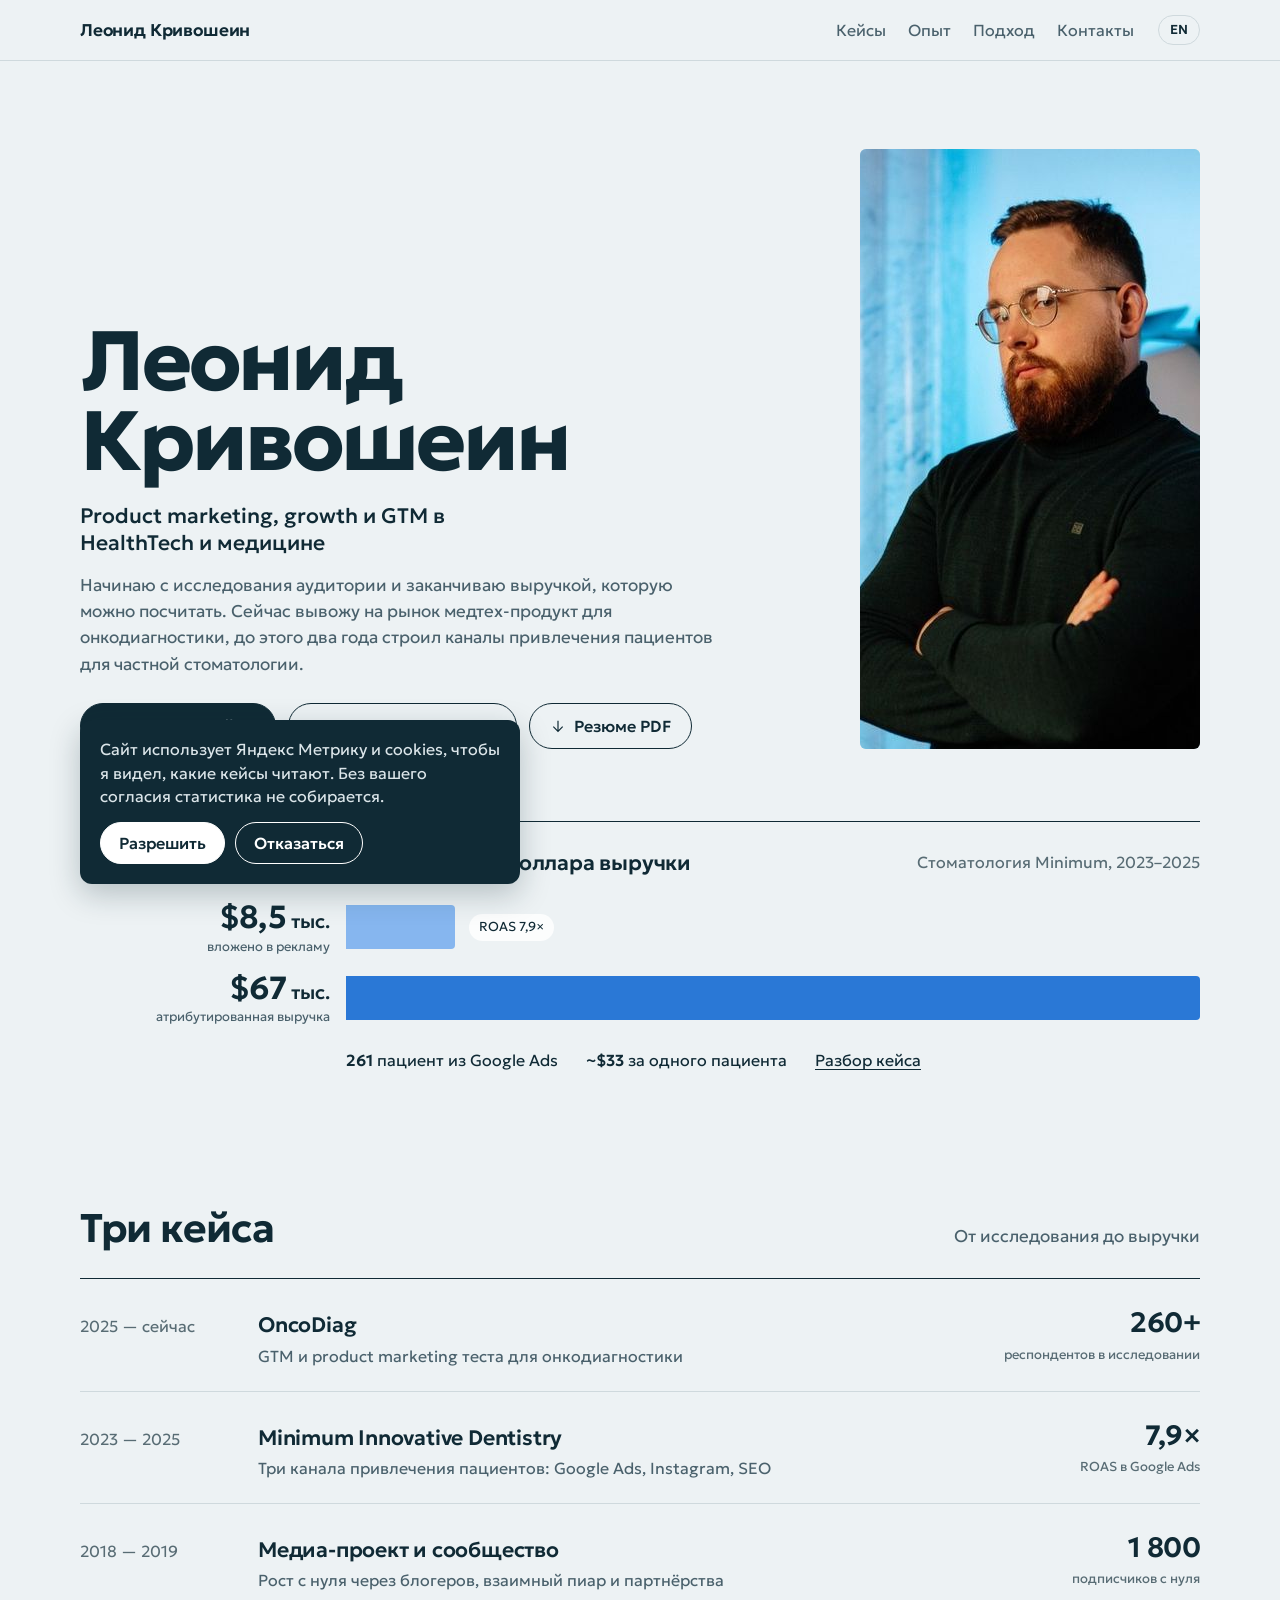
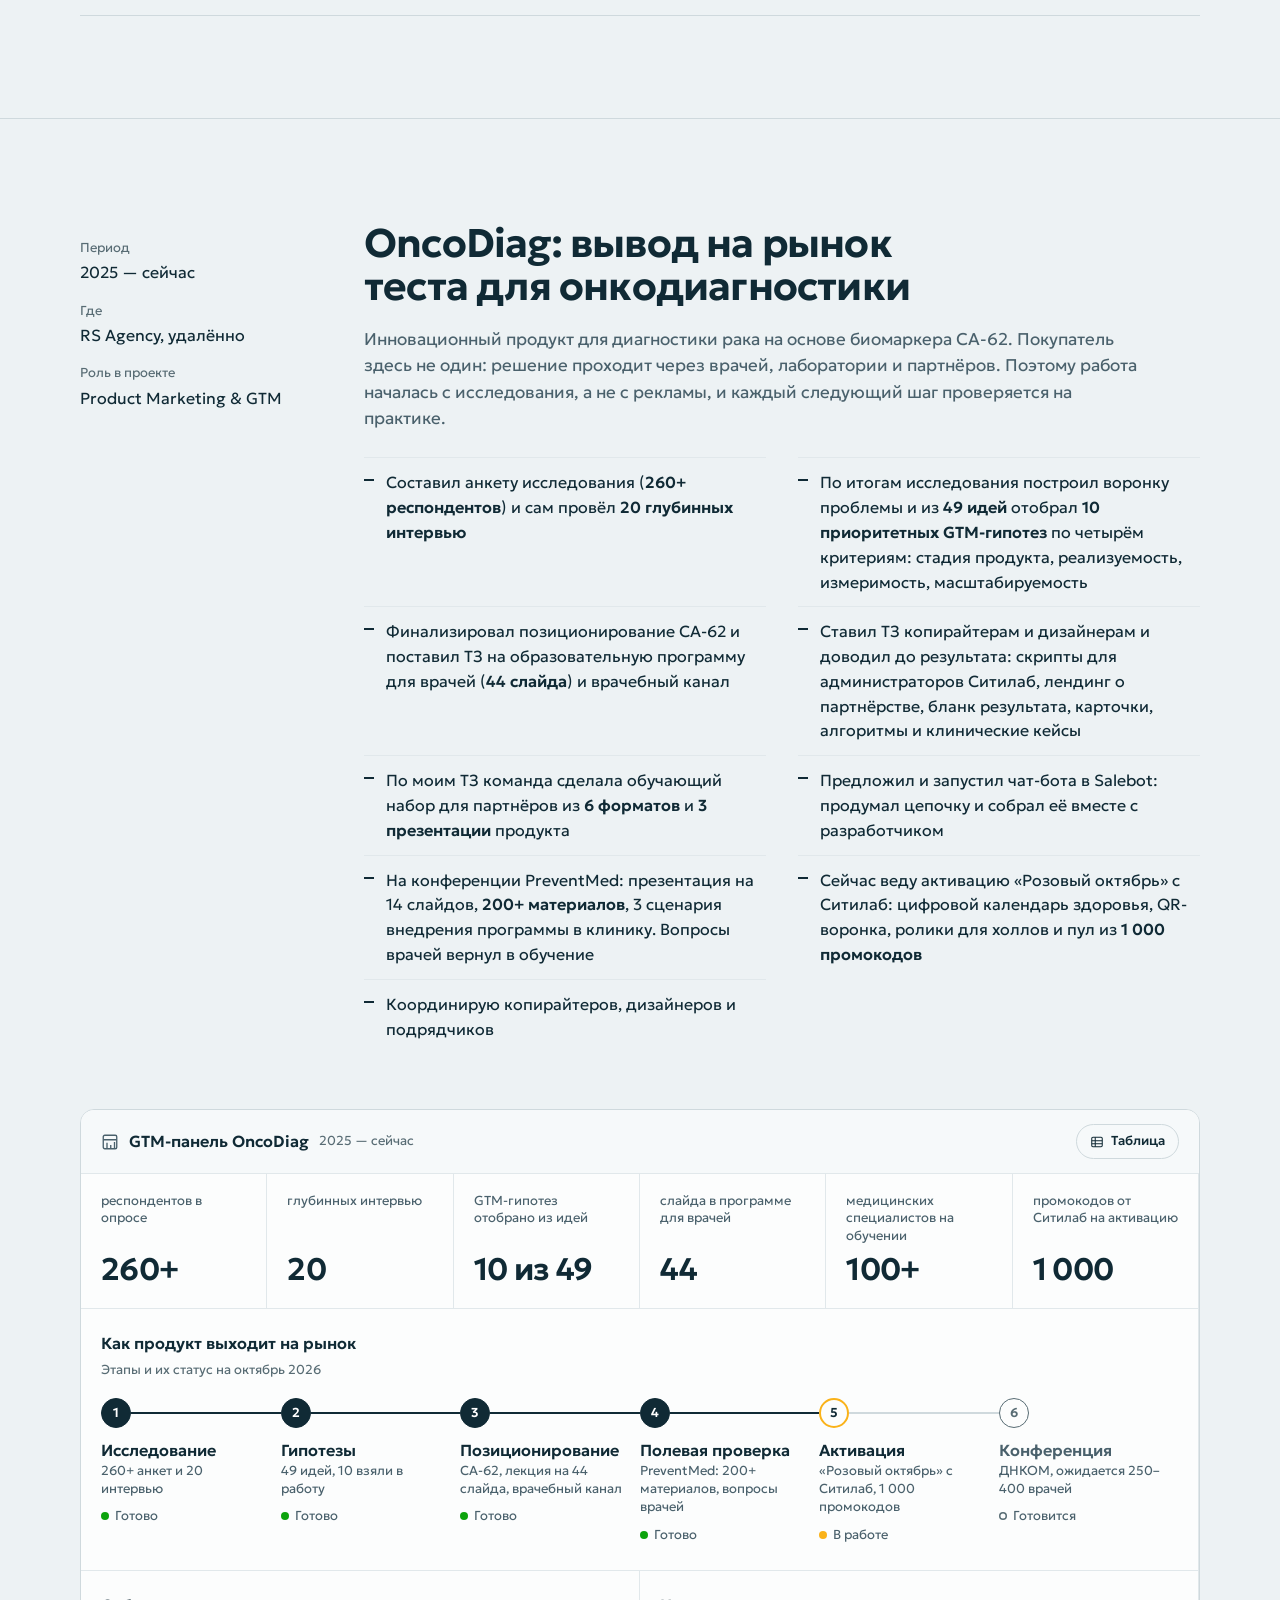
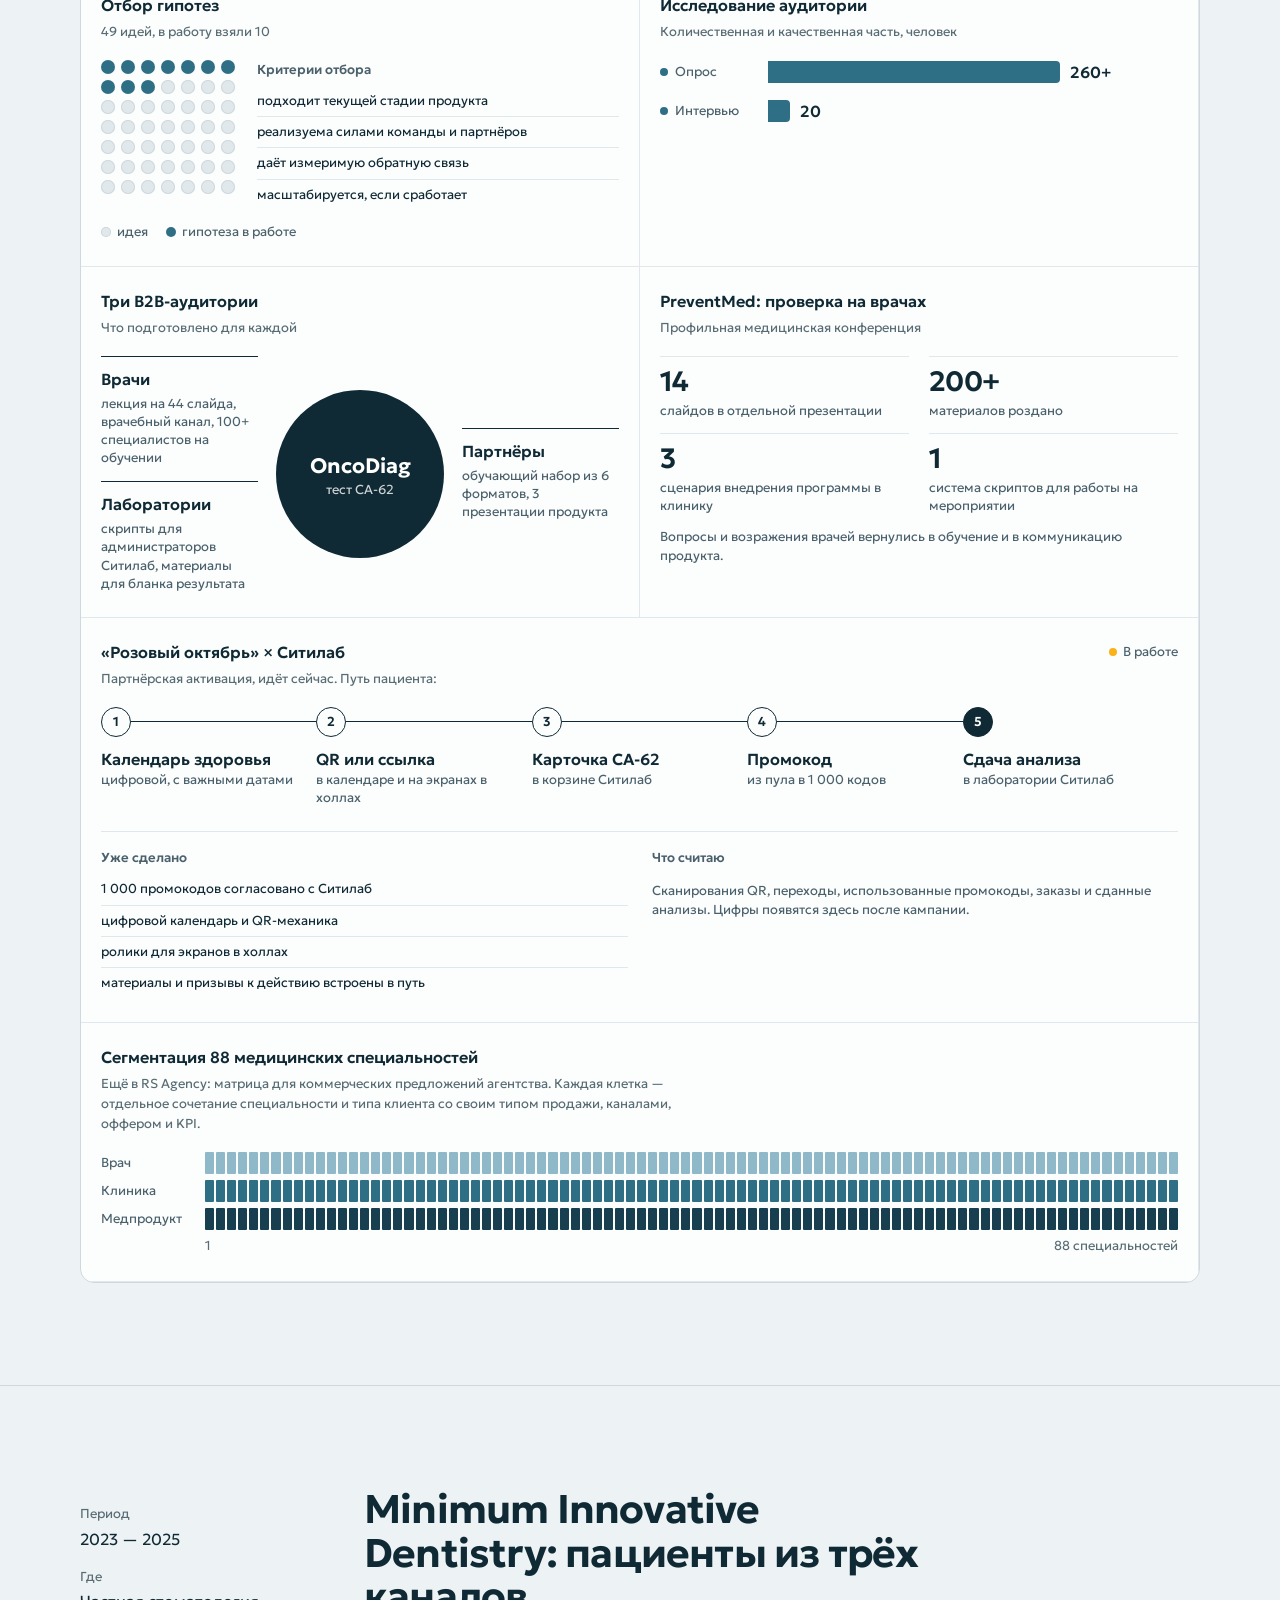
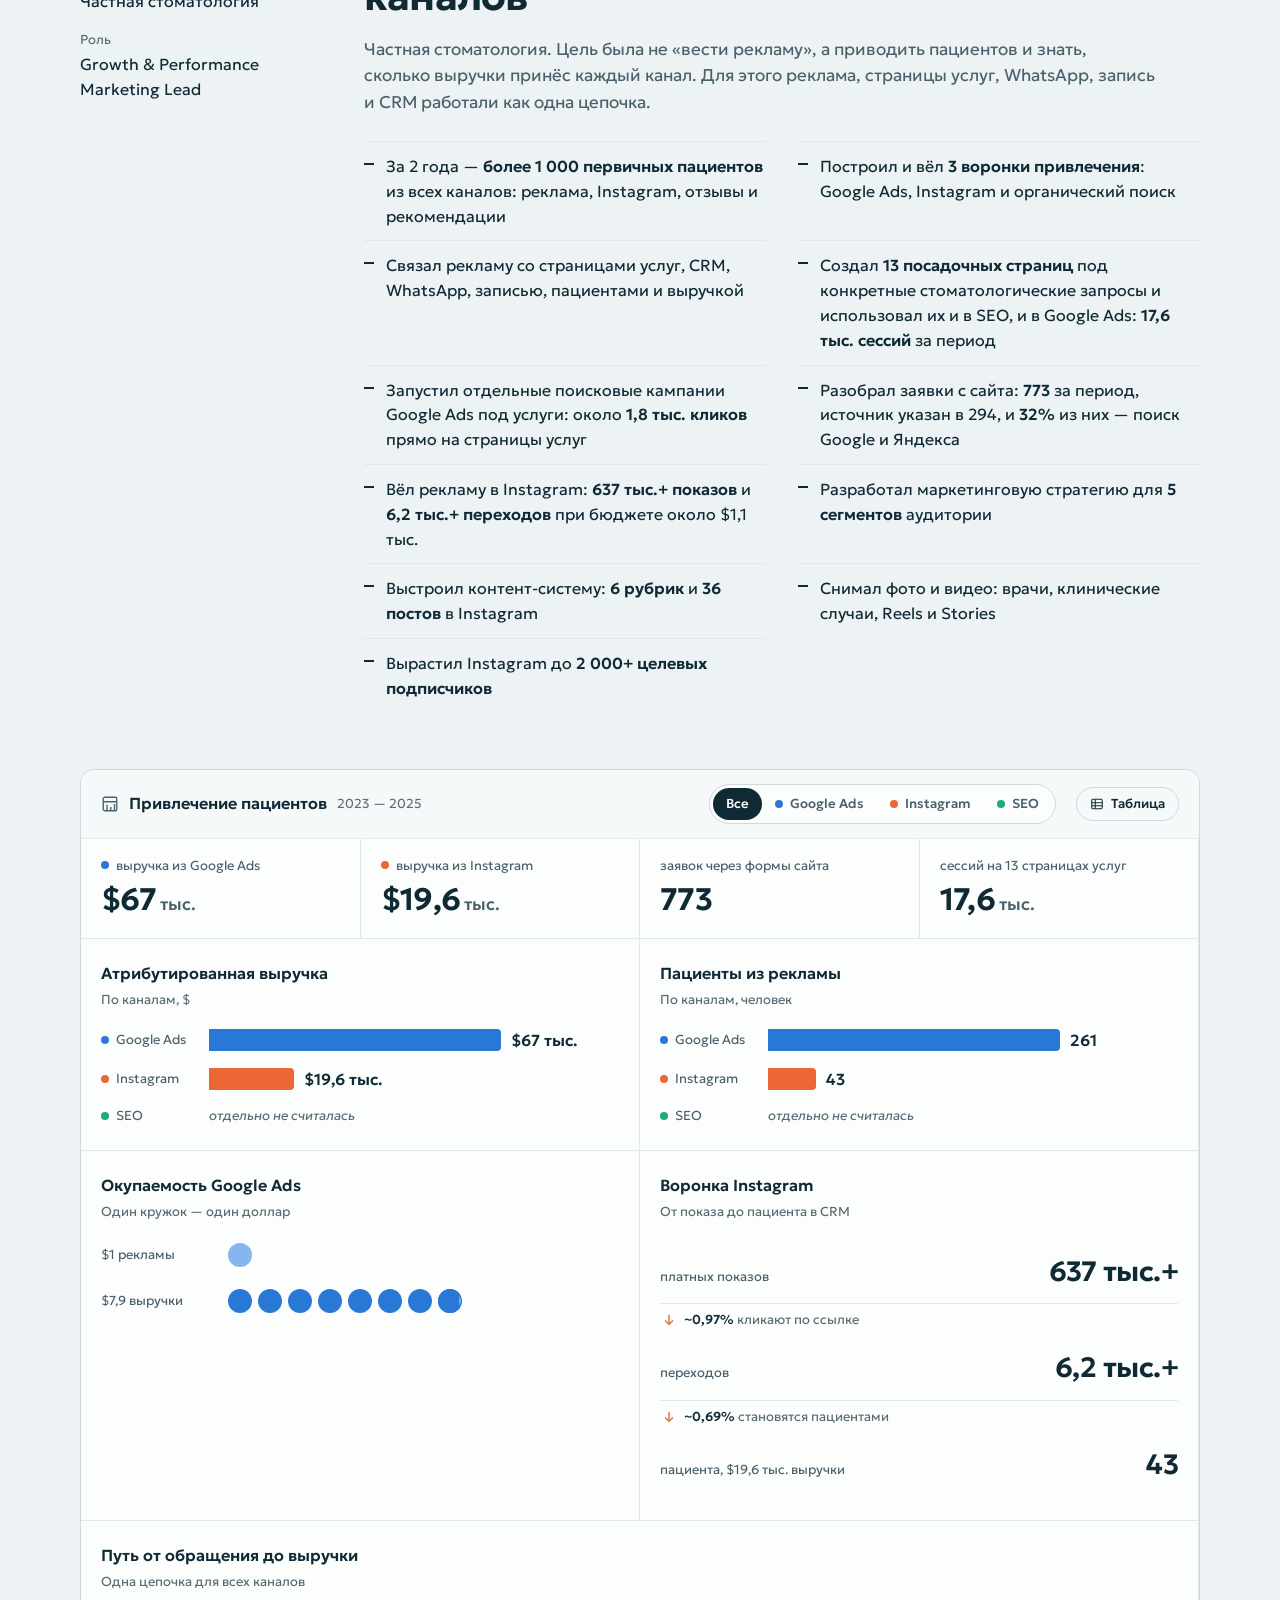
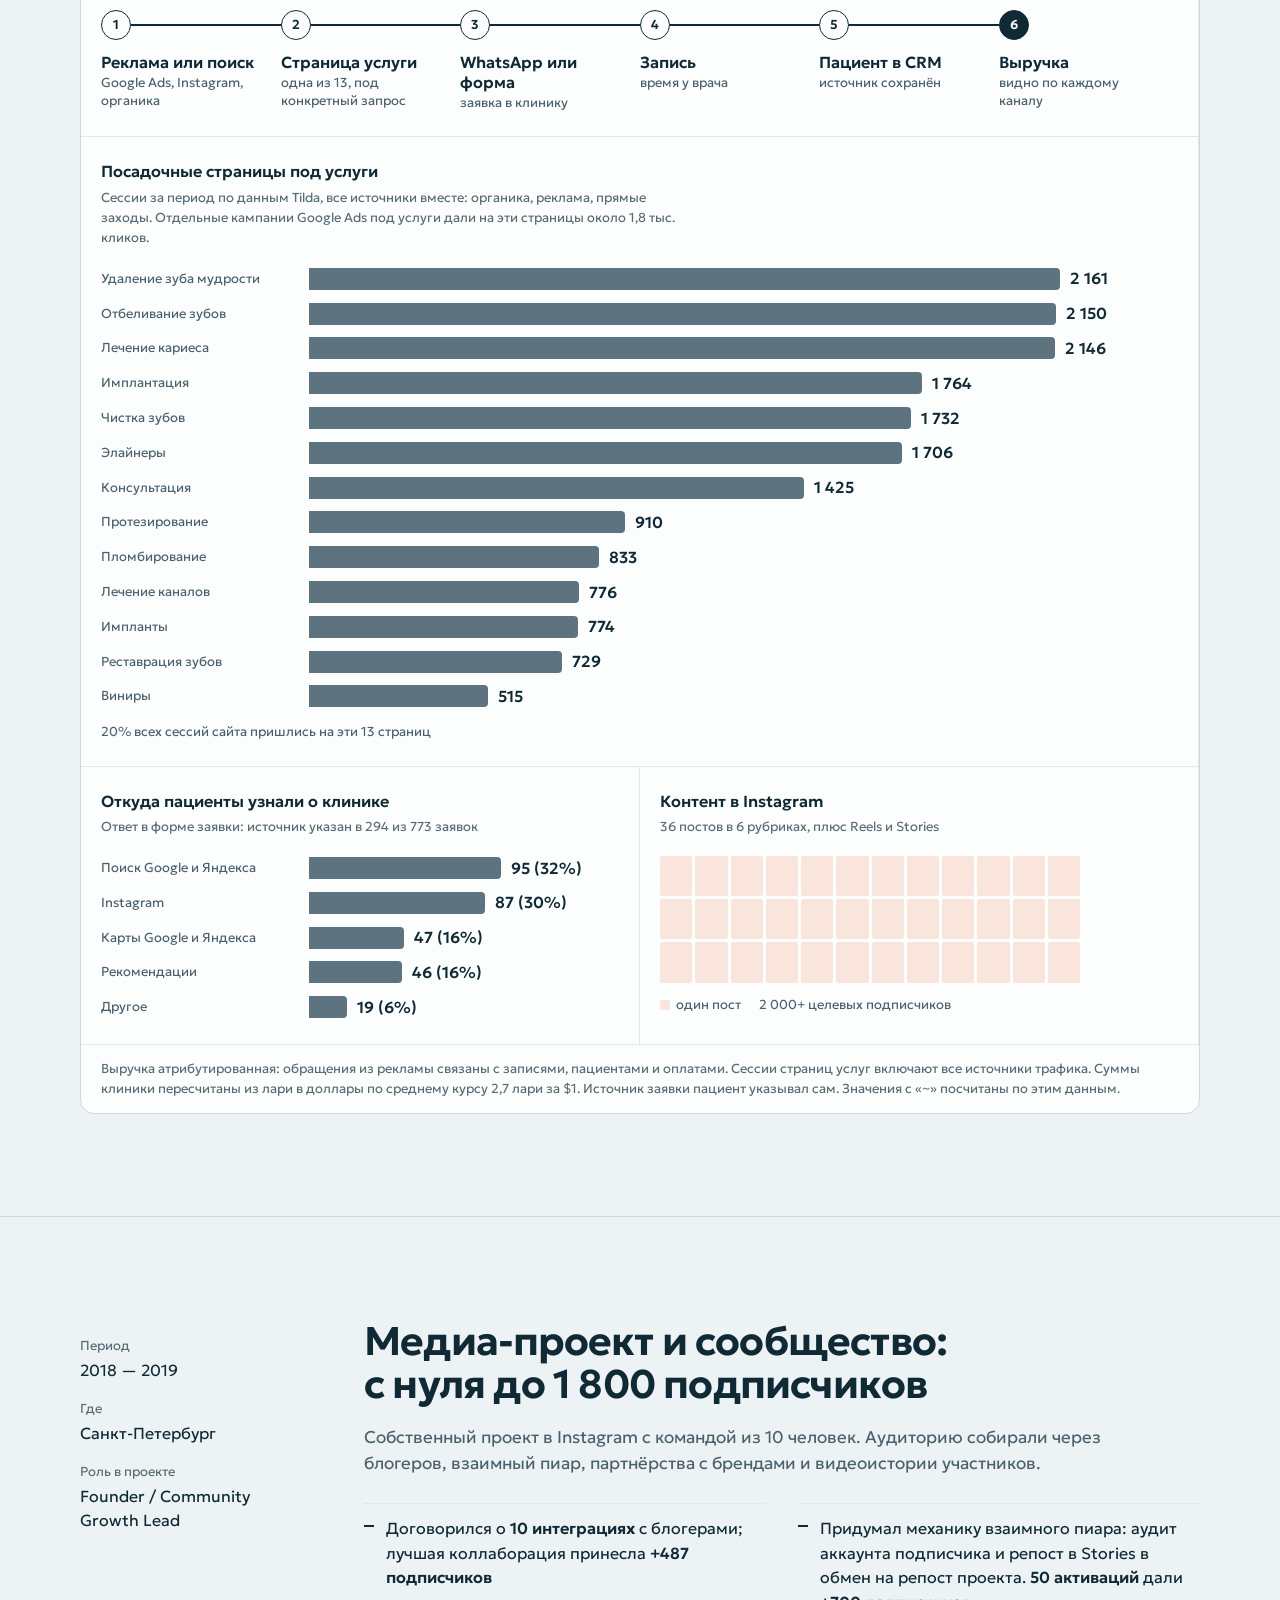
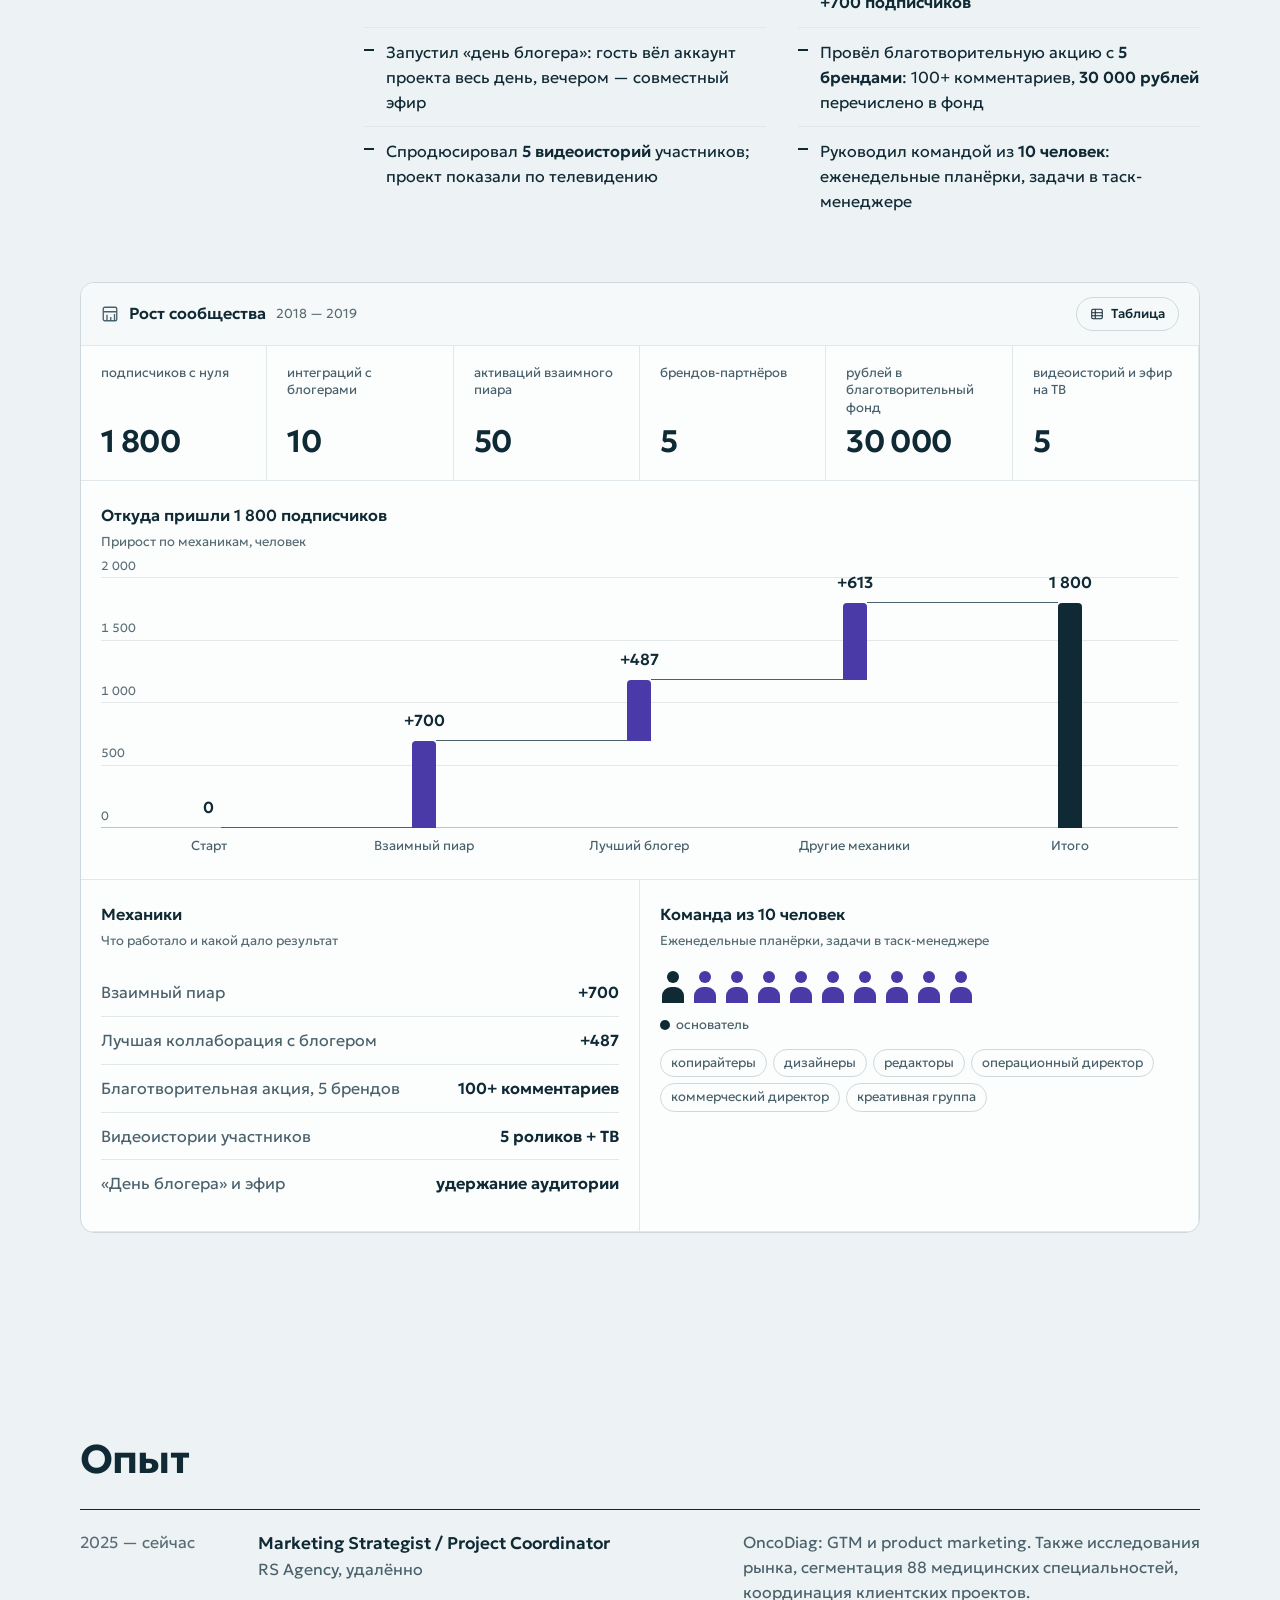
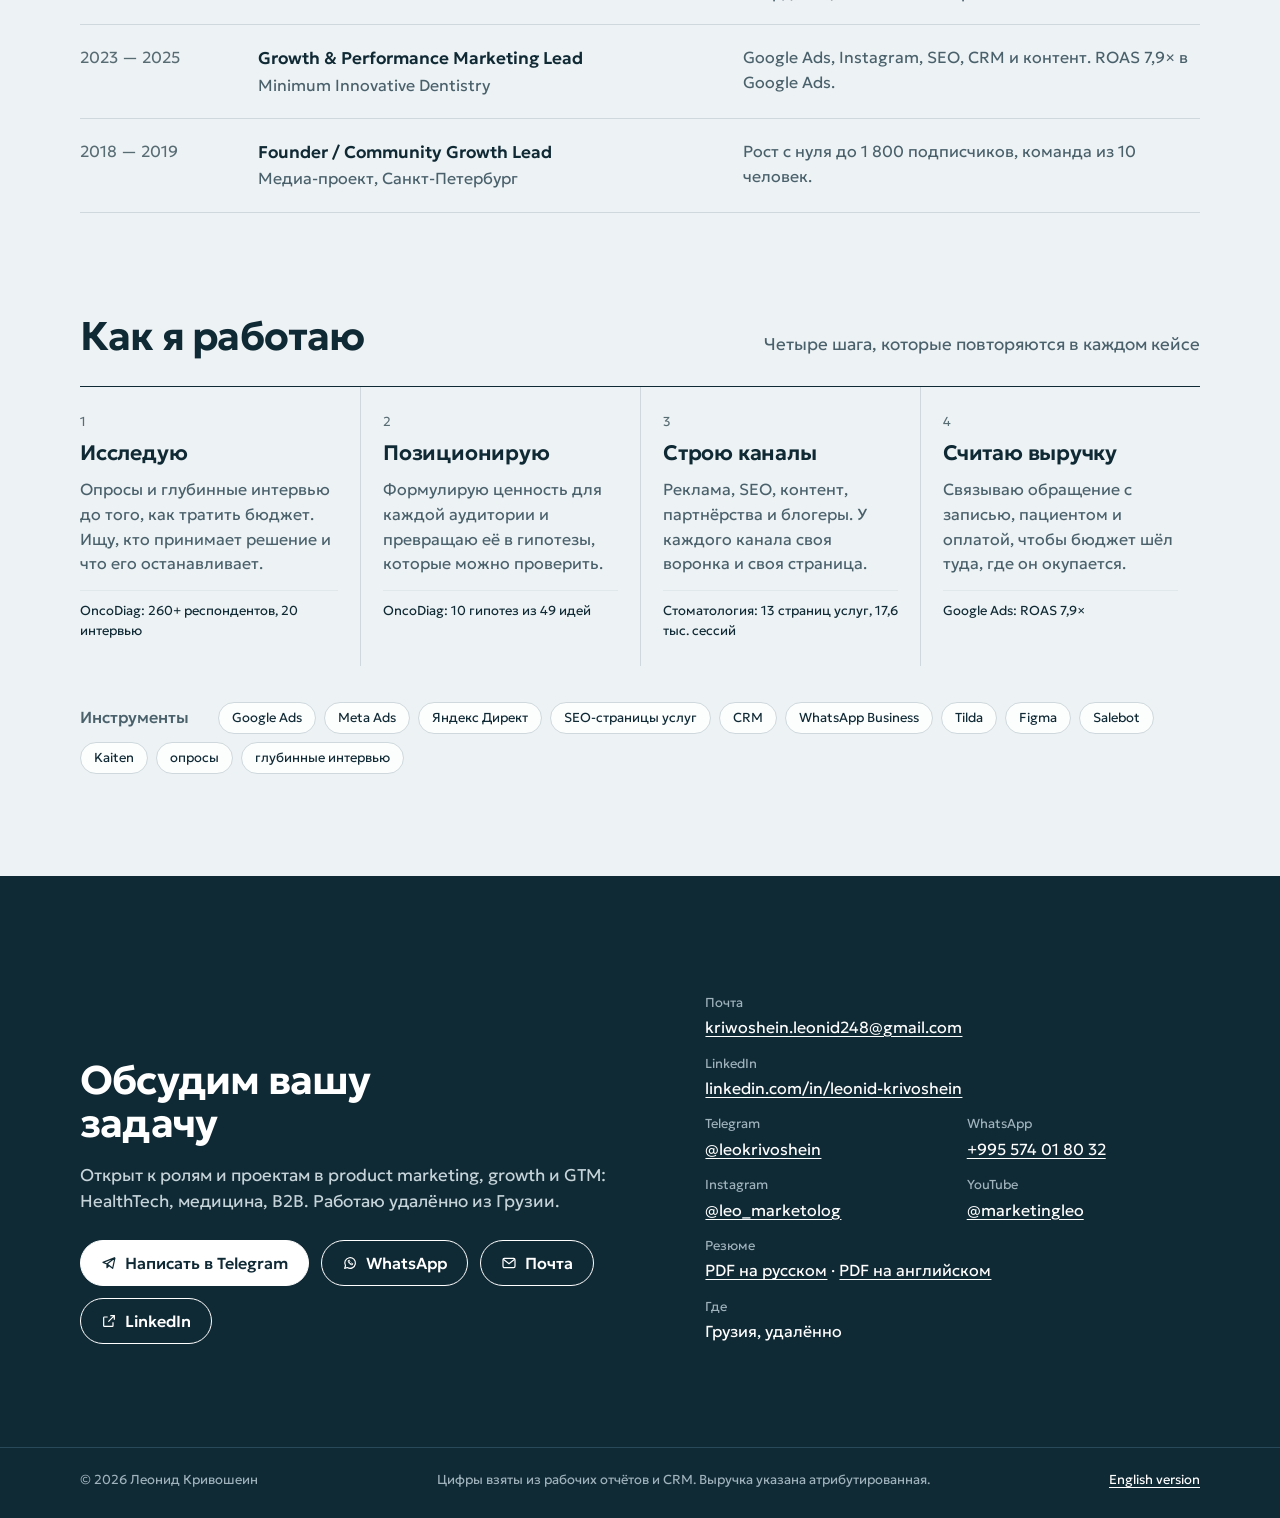
==== index.html @ 5409590f "Describe OncoDiag work as briefs and coordination, add the Salebot bot Materials for Citilab and par" ====
<!doctype html>
<html lang="ru">
<head>
<meta charset="utf-8">
<meta name="viewport" content="width=device-width, initial-scale=1">
<title>Леонид Кривошеин — product marketing и growth в HealthTech</title>
<meta name="description" content="Портфолио маркетолога: GTM медтех-продукта OncoDiag, привлечение пациентов стоматологии с ROAS 7,9×, рост сообщества с нуля до 1 800 подписчиков.">
<meta property="og:type" content="website">
<meta property="og:title" content="Леонид Кривошеин — product marketing и growth в HealthTech">
<meta property="og:description" content="Портфолио маркетолога: GTM медтех-продукта OncoDiag, привлечение пациентов стоматологии с ROAS 7,9×, рост сообщества с нуля до 1 800 подписчиков.">
<meta property="og:locale" content="ru_RU">
<meta property="og:image" content="https://leonidken2.github.io/portfolio/assets/og-ru.png">
<meta name="twitter:card" content="summary_large_image">
<meta name="theme-color" content="#edf2f4">
<link rel="alternate" hreflang="ru" href="https://leonidken2.github.io/portfolio/"><link rel="alternate" hreflang="en" href="https://leonidken2.github.io/portfolio/en/"><link rel="canonical" href="https://leonidken2.github.io/portfolio/">
<link rel="icon" href="assets/favicon.svg" type="image/svg+xml">
<link rel="preload" href="assets/fonts/geologica-cyrillic-full-normal.woff2" as="font" type="font/woff2" crossorigin>
<link rel="stylesheet" href="assets/style.css">
<script>document.documentElement.className+=" js"</script>
<script>
window.__loadMetrika=function(){
(function(m,e,t,r,i,k,a){m[i]=m[i]||function(){(m[i].a=m[i].a||[]).push(arguments)};
m[i].l=1*new Date();for(var j=0;j<document.scripts.length;j++){if(document.scripts[j].src===r){return;}}
k=e.createElement(t),a=e.getElementsByTagName(t)[0],k.async=1,k.src=r,a.parentNode.insertBefore(k,a)})
(window,document,"script","https://mc.yandex.ru/metrika/tag.js","ym");
ym(113589015,"init",{clickmap:true,trackLinks:true,accurateTrackBounce:true,webvisor:true,params:{lang:"ru"}});
};
</script>
</head>
<body data-ym="113589015">
<a class="skip" href="#main">К содержанию</a>
<header class="topbar"><div class="wrap">
  <a class="brand" href="#top">Леонид Кривошеин</a>
  <nav class="nav" aria-label="Разделы"><a href="#cases">Кейсы</a><a href="#experience">Опыт</a><a href="#approach">Подход</a><a href="#contact">Контакты</a></nav>
  <a class="lang" href="en/" hreflang="en" title="English version" data-goal="lang_switch">EN</a>
</div></header>

<main id="main">
<section class="hero" id="top"><div class="wrap">
  <div class="hero-grid">
    <div>
      <h1>Леонид<br>Кривошеин</h1>
      <p class="role">Product marketing, growth и GTM в HealthTech и медицине</p>
      <p class="lead">Начинаю с исследования аудитории и заканчиваю выручкой, которую можно посчитать. Сейчас вывожу на рынок медтех-продукт для онкодиагностики, до этого два года строил каналы привлечения пациентов для частной стоматологии.</p>
      <div class="actions">
        <a class="btn btn-solid" href="#cases"><svg viewBox="0 0 24 24" fill="none" stroke="currentColor" stroke-width="1.8" aria-hidden="true"><path d="M12 4v16M5 13l7 7 7-7"/></svg>Смотреть кейсы</a>
        <a class="btn btn-line" href="https://t.me/leokrivoshein" target="_blank" rel="noopener" data-goal="telegram"><svg viewBox="0 0 24 24" fill="none" stroke="currentColor" stroke-width="1.8" stroke-linejoin="round" aria-hidden="true"><path d="M21 4 3 11l6 2.5M21 4l-3.5 16-8.5-6.5M21 4 9 13.5V19l3-3.2"/></svg>Написать в Telegram</a>
        <a class="btn btn-line" href="cv/Leonid_Krivoshein_CV_RU.pdf" download data-goal="cv_download"><svg viewBox="0 0 24 24" fill="none" stroke="currentColor" stroke-width="1.8" aria-hidden="true"><path d="M12 4v16M5 13l7 7 7-7"/></svg>Резюме PDF</a>
      </div>
    </div>
    <figure class="portrait"><img src="assets/leonid.jpg" width="600" height="600" alt="Леонид Кривошеин"></figure>
  </div>
  <div class="roas">
    <div class="roas-head"><h2>Каждый доллар в Google Ads вернул 7,9 доллара выручки</h2><p>Стоматология Minimum, 2023–2025</p></div>
    <div class="roas-row"><div class="roas-val"><b>$8,5<small>&nbsp;тыс.</small></b><span>вложено в рекламу</span></div><div class="roas-track" style="--w-spend:12.71%"><div class="roas-bar spend" style="--w:12.71%"></div><span class="roas-mult">ROAS 7,9×</span></div></div><div class="roas-row"><div class="roas-val"><b>$67<small>&nbsp;тыс.</small></b><span>атрибутированная выручка</span></div><div class="roas-track" style="--w-spend:12.71%"><div class="roas-bar revenue" style="--w:100.00%"></div></div></div>
    <div class="roas-foot"><span><b>261</b> пациент из Google Ads</span><span><b>~$33</b> за одного пациента</span><a href="#dental">Разбор кейса</a></div>
  </div>
</div></section>

<section class="section" id="cases"><div class="wrap">
  <div class="section-head"><h2>Три кейса</h2><p>От исследования до выручки</p></div>
  <nav class="index" aria-label="Три кейса"><a href="#oncodiag"><span class="index-years">2025 — сейчас</span><span><span class="index-title">OncoDiag</span><span class="index-desc">GTM и product marketing теста для онкодиагностики</span></span><span class="index-metric">260+<small>респондентов в исследовании</small></span></a><a href="#dental"><span class="index-years">2023 — 2025</span><span><span class="index-title">Minimum Innovative Dentistry</span><span class="index-desc">Три канала привлечения пациентов: Google Ads, Instagram, SEO</span></span><span class="index-metric">7,9×<small>ROAS в Google Ads</small></span></a><a href="#community"><span class="index-years">2018 — 2019</span><span><span class="index-title">Медиа-проект и сообщество</span><span class="index-desc">Рост с нуля через блогеров, взаимный пиар и партнёрства</span></span><span class="index-metric">1 800<small>подписчиков с нуля</small></span></a></nav>
</div></section>

<section class="section case" id="oncodiag"><div class="wrap">
  <div class="case-top">
  <dl class="case-meta"><div><dt>Период</dt><dd>2025 — сейчас</dd></div><div><dt>Где</dt><dd>RS Agency, удалённо</dd></div><div><dt>Роль в проекте</dt><dd>Product Marketing &amp; GTM</dd></div></dl>
  <div>
    <h2>OncoDiag: вывод на рынок теста для онкодиагностики</h2>
    <p class="context">Инновационный продукт для диагностики рака на основе биомаркера CA-62. Покупатель здесь не один: решение проходит через врачей, лаборатории и партнёров. Поэтому работа началась с исследования, а не с рекламы, и каждый следующий шаг проверяется на практике.</p>
    <ul class="did"><li>Составил анкету исследования (<b>260+ респондентов</b>) и сам провёл <b>20 глубинных интервью</b></li><li>По итогам исследования построил воронку проблемы и из <b>49 идей</b> отобрал <b>10 приоритетных GTM-гипотез</b> по четырём критериям: стадия продукта, реализуемость, измеримость, масштабируемость</li><li>Финализировал позиционирование CA-62 и поставил ТЗ на образовательную программу для врачей (<b>44 слайда</b>) и врачебный канал</li><li>Ставил ТЗ копирайтерам и дизайнерам и доводил до результата: скрипты для администраторов Ситилаб, лендинг о партнёрстве, бланк результата, карточки, алгоритмы и клинические кейсы</li><li>По моим ТЗ команда сделала обучающий набор для партнёров из <b>6 форматов</b> и <b>3 презентации</b> продукта</li><li>Предложил и запустил чат-бота в Salebot: продумал цепочку и собрал её вместе с разработчиком</li><li>На конференции PreventMed: презентация на 14 слайдов, <b>200+ материалов</b>, 3 сценария внедрения программы в клинику. Вопросы врачей вернул в обучение</li><li>Сейчас веду активацию «Розовый октябрь» с Ситилаб: цифровой календарь здоровья, QR-воронка, ролики для холлов и пул из <b>1 000 промокодов</b></li><li>Координирую копирайтеров, дизайнеров и подрядчиков</li></ul>
  </div>
</div>
  <div class="dash">
  <div class="dash-bar"><div class="dash-title"><svg viewBox="0 0 24 24" fill="none" stroke="currentColor" stroke-width="1.8" aria-hidden="true"><rect x="3" y="3" width="18" height="18" rx="2"/><path d="M3 9h18M8 21v-8M13 21v-5M18 21V12"/></svg><h3>GTM-панель OncoDiag</h3><span>2025 — сейчас</span></div><button class="tbl-toggle" type="button" data-goal="table_open" aria-expanded="false" aria-controls="tbl-onco" data-show="Таблица" data-hide="Скрыть таблицу"><svg viewBox="0 0 24 24" fill="none" stroke="currentColor" stroke-width="1.8" aria-hidden="true"><rect x="3" y="4" width="18" height="16" rx="2"/><path d="M3 10h18M3 15h18M9 4v16"/></svg><span>Таблица</span></button></div>
  <div class="dtable-wrap" id="tbl-onco" hidden><table class="dtable"><caption>Ключевые цифры OncoDiag и RS Agency</caption><thead><tr><th scope="col">Показатель</th><th scope="col" class="num">Значение</th></tr></thead><tbody><tr><th scope="row">респондентов в опросе</th><td class="num">260+</td></tr><tr><th scope="row">глубинных интервью</th><td class="num">20</td></tr><tr><th scope="row">идей для GTM</th><td class="num">49</td></tr><tr><th scope="row">приоритетных GTM-гипотез</th><td class="num">10</td></tr><tr><th scope="row">слайдов в программе для врачей</th><td class="num">44</td></tr><tr><th scope="row">медицинских специалистов на обучении</th><td class="num">100+</td></tr><tr><th scope="row">форматов обучения партнёров</th><td class="num">6</td></tr><tr><th scope="row">презентаций продукта</th><td class="num">3</td></tr><tr><th scope="row">слайдов в презентации для PreventMed</th><td class="num">14</td></tr><tr><th scope="row">материалов роздано на PreventMed</th><td class="num">200+</td></tr><tr><th scope="row">сценариев внедрения в клинику</th><td class="num">3</td></tr><tr><th scope="row">промокодов на «Розовый октябрь»</th><td class="num">1 000</td></tr><tr><th scope="row">ожидаемая аудитория конференции ДНКОМ, врачей</th><td class="num">250–400</td></tr><tr><th scope="row">медицинских специальностей в матрице</th><td class="num">88</td></tr><tr><th scope="row">типа клиентов агентства</th><td class="num">3</td></tr></tbody></table></div>
  <div class="kpis"><div class="kpi"><div class="kpi-label">респондентов в опросе</div><div class="kpi-value">260+</div></div><div class="kpi"><div class="kpi-label">глубинных интервью</div><div class="kpi-value">20</div></div><div class="kpi"><div class="kpi-label">GTM-гипотез отобрано из идей</div><div class="kpi-value">10 из 49</div></div><div class="kpi"><div class="kpi-label">слайда в программе для врачей</div><div class="kpi-value">44</div></div><div class="kpi"><div class="kpi-label">медицинских специалистов на обучении</div><div class="kpi-value">100+</div></div><div class="kpi"><div class="kpi-label">промокодов от Ситилаб на активацию</div><div class="kpi-value">1 000</div></div></div>
  <div class="panels">
    <section class="panel wide"><h4>Как продукт выходит на рынок</h4><p class="sub">Этапы и их статус на октябрь 2026</p><ol class="chain" style="--n:6"><li class="s-done"><span class="dot">1</span><h5>Исследование</h5><p>260+ анкет и 20 интервью</p><span class="status s-done"><i></i>Готово</span></li><li class="s-done"><span class="dot">2</span><h5>Гипотезы</h5><p>49 идей, 10 взяли в работу</p><span class="status s-done"><i></i>Готово</span></li><li class="s-done"><span class="dot">3</span><h5>Позиционирование</h5><p>CA-62, лекция на 44 слайда, врачебный канал</p><span class="status s-done"><i></i>Готово</span></li><li class="s-done"><span class="dot">4</span><h5>Полевая проверка</h5><p>PreventMed: 200+ материалов, вопросы врачей</p><span class="status s-done"><i></i>Готово</span></li><li class="s-active"><span class="dot">5</span><h5>Активация</h5><p>«Розовый октябрь» с Ситилаб, 1 000 промокодов</p><span class="status s-active"><i></i>В работе</span></li><li class="s-next"><span class="dot">6</span><h5>Конференция</h5><p>ДНКОМ, ожидается 250–400 врачей</p><span class="status s-next"><i></i>Готовится</span></li></ol></section>
    <section class="panel"><h4>Отбор гипотез</h4><p class="sub">49 идей, в работу взяли 10</p>
      <div class="hyp"><div class="units" role="img" aria-label="49 идей, в работу взяли 10"><span class="on"></span><span class="on"></span><span class="on"></span><span class="on"></span><span class="on"></span><span class="on"></span><span class="on"></span><span class="on"></span><span class="on"></span><span class="on"></span><span></span><span></span><span></span><span></span><span></span><span></span><span></span><span></span><span></span><span></span><span></span><span></span><span></span><span></span><span></span><span></span><span></span><span></span><span></span><span></span><span></span><span></span><span></span><span></span><span></span><span></span><span></span><span></span><span></span><span></span><span></span><span></span><span></span><span></span><span></span><span></span><span></span><span></span><span></span></div>
      <div><h5 class="mini-h">Критерии отбора</h5><ul class="crit"><li>подходит текущей стадии продукта</li><li>реализуема силами команды и партнёров</li><li>даёт измеримую обратную связь</li><li>масштабируется, если сработает</li></ul></div></div>
      <div class="legend"><span><i class="u"></i>идея</span><span><i class="u on"></i>гипотеза в работе</span></div></section>
    <section class="panel"><h4>Исследование аудитории</h4><p class="sub">Количественная и качественная часть, человек</p><div class="hbars"><div class="hbar" data-ch="onco"><div class="hbar-name"><i style="background:var(--onco)"></i>Опрос</div><div class="hbar-track"><span class="hbar-fill" tabindex="0" style="--r:1.0000;background:var(--onco)" data-tip="260+" data-tip-label="Опрос, человек" aria-label="Опрос: 260+"></span><span class="hbar-val">260+</span></div></div><div class="hbar" data-ch="onco"><div class="hbar-name"><i style="background:var(--onco)"></i>Интервью</div><div class="hbar-track"><span class="hbar-fill" tabindex="0" style="--r:0.0769;background:var(--onco)" data-tip="20" data-tip-label="Интервью, человек" aria-label="Интервью: 20"></span><span class="hbar-val">20</span></div></div></div></section>
    <section class="panel"><h4>Три B2B-аудитории</h4><p class="sub">Что подготовлено для каждой</p>
      <div class="hub"><div class="hub-core"><b>OncoDiag</b><span>тест CA-62</span></div><div class="hub-node n1"><h5>Врачи</h5><p>лекция на 44 слайда, врачебный канал, 100+ специалистов на обучении</p></div><div class="hub-node n2"><h5>Лаборатории</h5><p>скрипты для администраторов Ситилаб, материалы для бланка результата</p></div><div class="hub-node n3"><h5>Партнёры</h5><p>обучающий набор из 6 форматов, 3 презентации продукта</p></div></div></section>
    <section class="panel"><h4>PreventMed: проверка на врачах</h4><p class="sub">Профильная медицинская конференция</p>
      <div class="minikpis"><div><b>14</b><span>слайдов в отдельной презентации</span></div><div><b>200+</b><span>материалов роздано</span></div><div><b>3</b><span>сценария внедрения программы в клинику</span></div><div><b>1</b><span>система скриптов для работы на мероприятии</span></div></div><p class="panel-note">Вопросы и возражения врачей вернулись в обучение и в коммуникацию продукта.</p></section>
    <section class="panel wide"><div class="panel-head"><div><h4>«Розовый октябрь» × Ситилаб</h4><p class="sub">Партнёрская активация, идёт сейчас. Путь пациента:</p></div>
      <span class="status s-active"><i></i>В работе</span></div>
      <ol class="chain" style="--n:5"><li><span class="dot">1</span><h5>Календарь здоровья</h5><p>цифровой, с важными датами</p></li><li><span class="dot">2</span><h5>QR или ссылка</h5><p>в календаре и на экранах в холлах</p></li><li><span class="dot">3</span><h5>Карточка CA-62</h5><p>в корзине Ситилаб</p></li><li><span class="dot">4</span><h5>Промокод</h5><p>из пула в 1 000 кодов</p></li><li class="end"><span class="dot">5</span><h5>Сдача анализа</h5><p>в лаборатории Ситилаб</p></li></ol>
      <div class="po-foot"><div><h5 class="mini-h">Уже сделано</h5><ul class="crit"><li>1 000 промокодов согласовано с Ситилаб</li><li>цифровой календарь и QR-механика</li><li>ролики для экранов в холлах</li><li>материалы и призывы к действию встроены в путь</li></ul></div>
      <div><h5 class="mini-h">Что считаю</h5><p class="panel-note">Сканирования QR, переходы, использованные промокоды, заказы и сданные анализы. Цифры появятся здесь после кампании.</p></div></div></section>
    <section class="panel wide"><h4>Сегментация 88 медицинских специальностей</h4><p class="sub">Ещё в RS Agency: матрица для коммерческих предложений агентства. Каждая клетка — отдельное сочетание специальности и типа клиента со своим типом продажи, каналами, оффером и KPI.</p>
      <div class="matrix" role="img" aria-label="Сегментация 88 медицинских специальностей: 88 × 3"><div class="matrix-label">Врач</div><div class="matrix-row r1"><span></span><span></span><span></span><span></span><span></span><span></span><span></span><span></span><span></span><span></span><span></span><span></span><span></span><span></span><span></span><span></span><span></span><span></span><span></span><span></span><span></span><span></span><span></span><span></span><span></span><span></span><span></span><span></span><span></span><span></span><span></span><span></span><span></span><span></span><span></span><span></span><span></span><span></span><span></span><span></span><span></span><span></span><span></span><span></span><span></span><span></span><span></span><span></span><span></span><span></span><span></span><span></span><span></span><span></span><span></span><span></span><span></span><span></span><span></span><span></span><span></span><span></span><span></span><span></span><span></span><span></span><span></span><span></span><span></span><span></span><span></span><span></span><span></span><span></span><span></span><span></span><span></span><span></span><span></span><span></span><span></span><span></span><span></span><span></span><span></span><span></span><span></span><span></span></div><div class="matrix-label">Клиника</div><div class="matrix-row r2"><span></span><span></span><span></span><span></span><span></span><span></span><span></span><span></span><span></span><span></span><span></span><span></span><span></span><span></span><span></span><span></span><span></span><span></span><span></span><span></span><span></span><span></span><span></span><span></span><span></span><span></span><span></span><span></span><span></span><span></span><span></span><span></span><span></span><span></span><span></span><span></span><span></span><span></span><span></span><span></span><span></span><span></span><span></span><span></span><span></span><span></span><span></span><span></span><span></span><span></span><span></span><span></span><span></span><span></span><span></span><span></span><span></span><span></span><span></span><span></span><span></span><span></span><span></span><span></span><span></span><span></span><span></span><span></span><span></span><span></span><span></span><span></span><span></span><span></span><span></span><span></span><span></span><span></span><span></span><span></span><span></span><span></span><span></span><span></span><span></span><span></span><span></span><span></span></div><div class="matrix-label">Медпродукт</div><div class="matrix-row r3"><span></span><span></span><span></span><span></span><span></span><span></span><span></span><span></span><span></span><span></span><span></span><span></span><span></span><span></span><span></span><span></span><span></span><span></span><span></span><span></span><span></span><span></span><span></span><span></span><span></span><span></span><span></span><span></span><span></span><span></span><span></span><span></span><span></span><span></span><span></span><span></span><span></span><span></span><span></span><span></span><span></span><span></span><span></span><span></span><span></span><span></span><span></span><span></span><span></span><span></span><span></span><span></span><span></span><span></span><span></span><span></span><span></span><span></span><span></span><span></span><span></span><span></span><span></span><span></span><span></span><span></span><span></span><span></span><span></span><span></span><span></span><span></span><span></span><span></span><span></span><span></span><span></span><span></span><span></span><span></span><span></span><span></span><span></span><span></span><span></span><span></span><span></span><span></span></div>
      <div class="matrix-axis"><span>1</span><span>88 специальностей</span></div></div></section>
  </div>
</div>
</div></section>

<section class="section case" id="dental"><div class="wrap">
  <div class="case-top">
  <dl class="case-meta"><div><dt>Период</dt><dd>2023 — 2025</dd></div><div><dt>Где</dt><dd>Частная стоматология</dd></div><div><dt>Роль</dt><dd>Growth &amp; Performance Marketing Lead</dd></div></dl>
  <div>
    <h2>Minimum Innovative Dentistry: пациенты из трёх каналов</h2>
    <p class="context">Частная стоматология. Цель была не «вести рекламу», а приводить пациентов и знать, сколько выручки принёс каждый канал. Для этого реклама, страницы услуг, WhatsApp, запись и CRM работали как одна цепочка.</p>
    <ul class="did"><li>За 2 года — <b>более 1 000 первичных пациентов</b> из всех каналов: реклама, Instagram, отзывы и рекомендации</li><li>Построил и вёл <b>3 воронки привлечения</b>: Google Ads, Instagram и органический поиск</li><li>Связал рекламу со страницами услуг, CRM, WhatsApp, записью, пациентами и выручкой</li><li>Создал <b>13 посадочных страниц</b> под конкретные стоматологические запросы и использовал их и в SEO, и в Google Ads: <b>17,6 тыс. сессий</b> за период</li><li>Запустил отдельные поисковые кампании Google Ads под услуги: около <b>1,8 тыс. кликов</b> прямо на страницы услуг</li><li>Разобрал заявки с сайта: <b>773</b> за период, источник указан в 294, и <b>32%</b> из них — поиск Google и Яндекса</li><li>Вёл рекламу в Instagram: <b>637 тыс.+ показов</b> и <b>6,2 тыс.+ переходов</b> при бюджете около $1,1 тыс.</li><li>Разработал маркетинговую стратегию для <b>5 сегментов</b> аудитории</li><li>Выстроил контент-систему: <b>6 рубрик</b> и <b>36 постов</b> в Instagram</li><li>Снимал фото и видео: врачи, клинические случаи, Reels и Stories</li><li>Вырастил Instagram до <b>2 000+ целевых подписчиков</b></li></ul>
  </div>
</div>
  <div class="dash" data-view="all">
  <div class="dash-bar"><div class="dash-title"><svg viewBox="0 0 24 24" fill="none" stroke="currentColor" stroke-width="1.8" aria-hidden="true"><rect x="3" y="3" width="18" height="18" rx="2"/><path d="M3 9h18M8 21v-8M13 21v-5M18 21V12"/></svg><h3>Привлечение пациентов</h3><span>2023 — 2025</span></div><div class="seg" role="group" aria-label="Канал"><button type="button" data-goal="channel_filter" data-view="all" aria-pressed="true">Все</button><button type="button" data-goal="channel_filter" data-view="google" aria-pressed="false"><i style="background:var(--google)"></i>Google Ads</button><button type="button" data-goal="channel_filter" data-view="insta" aria-pressed="false"><i style="background:var(--insta)"></i>Instagram</button><button type="button" data-goal="channel_filter" data-view="seo" aria-pressed="false"><i style="background:var(--seo)"></i>SEO</button></div><button class="tbl-toggle" type="button" data-goal="table_open" aria-expanded="false" aria-controls="tbl-dental" data-show="Таблица" data-hide="Скрыть таблицу"><svg viewBox="0 0 24 24" fill="none" stroke="currentColor" stroke-width="1.8" aria-hidden="true"><rect x="3" y="4" width="18" height="16" rx="2"/><path d="M3 10h18M3 15h18M9 4v16"/></svg><span>Таблица</span></button></div>
  <div class="dtable-wrap" id="tbl-dental" hidden><table class="dtable"><caption>Данные панели по каналам</caption><thead><tr><th scope="col">Канал</th><th scope="col" class="num">Бюджет</th><th scope="col" class="num">Выручка</th><th scope="col" class="num">Пациенты</th><th scope="col">Ещё</th></tr></thead><tbody><tr><th scope="row">Google Ads</th><td class="num">$8,5 тыс.</td><td class="num">$67 тыс.</td><td class="num">261</td><td>ROAS 7,9×</td></tr><tr><th scope="row">Instagram</th><td class="num">~$1,1 тыс.</td><td class="num">$19,6 тыс.</td><td class="num">43</td><td>637 тыс.+ показов, 6,2 тыс.+ переходов</td></tr><tr><th scope="row">SEO</th><td class="num">—</td><td class="num">—</td><td class="num">—</td><td>31 295 переходов из поисковых систем</td></tr></tbody></table>
    <table class="dtable"><caption>Страницы услуг: сессии в Tilda и клики из кампаний Google Ads под услугу</caption><thead><tr><th scope="col">Страница</th><th scope="col" class="num">Сессии</th><th scope="col" class="num">Клики Google Ads</th></tr></thead><tbody><tr><th scope="row">Удаление зуба мудрости</th><td class="num">2 161</td><td class="num">324</td></tr><tr><th scope="row">Отбеливание зубов</th><td class="num">2 150</td><td class="num">170</td></tr><tr><th scope="row">Лечение кариеса</th><td class="num">2 146</td><td class="num">119</td></tr><tr><th scope="row">Имплантация</th><td class="num">1 764</td><td class="num">343</td></tr><tr><th scope="row">Чистка зубов</th><td class="num">1 732</td><td class="num">228</td></tr><tr><th scope="row">Элайнеры</th><td class="num">1 706</td><td class="num">—</td></tr><tr><th scope="row">Консультация</th><td class="num">1 425</td><td class="num">5</td></tr><tr><th scope="row">Протезирование</th><td class="num">910</td><td class="num">~236</td></tr><tr><th scope="row">Пломбирование</th><td class="num">833</td><td class="num">98</td></tr><tr><th scope="row">Лечение каналов</th><td class="num">776</td><td class="num">~116</td></tr><tr><th scope="row">Импланты</th><td class="num">774</td><td class="num">—</td></tr><tr><th scope="row">Реставрация зубов</th><td class="num">729</td><td class="num">15</td></tr><tr><th scope="row">Виниры</th><td class="num">515</td><td class="num">134</td></tr><tr><th scope="row">Итого</th><td class="num">17 621</td><td class="num">1 788</td></tr></tbody></table>
    <table class="dtable"><caption>Источник, который пациент указал в заявке</caption><thead><tr><th scope="col">Источник</th><th scope="col" class="num">Заявки</th><th scope="col" class="num">Доля</th></tr></thead><tbody><tr><th scope="row">Поиск Google</th><td class="num">89</td><td class="num">30%</td></tr><tr><th scope="row">Поиск Яндекса</th><td class="num">6</td><td class="num">2%</td></tr><tr><th scope="row">Instagram</th><td class="num">87</td><td class="num">30%</td></tr><tr><th scope="row">Google Карты</th><td class="num">36</td><td class="num">12%</td></tr><tr><th scope="row">Яндекс Карты</th><td class="num">11</td><td class="num">4%</td></tr><tr><th scope="row">Рекомендации</th><td class="num">46</td><td class="num">16%</td></tr><tr><th scope="row">Другое</th><td class="num">19</td><td class="num">6%</td></tr><tr><th scope="row">Итого с указанным источником</th><td class="num">294</td><td class="num">100%</td></tr></tbody></table></div>
  <div class="kpis" data-view="all"><div class="kpi"><div class="kpi-label"><i style="background:var(--google)"></i>выручка из Google Ads</div><div class="kpi-value">$67<small>&nbsp;тыс.</small></div></div><div class="kpi"><div class="kpi-label"><i style="background:var(--insta)"></i>выручка из Instagram</div><div class="kpi-value">$19,6<small>&nbsp;тыс.</small></div></div><div class="kpi"><div class="kpi-label">заявок через формы сайта</div><div class="kpi-value">773</div></div><div class="kpi"><div class="kpi-label">сессий на 13 страницах услуг</div><div class="kpi-value">17,6<small>&nbsp;тыс.</small></div></div></div><div class="kpis" data-view="google" hidden><div class="kpi"><div class="kpi-label"><i style="background:var(--google)"></i>бюджет</div><div class="kpi-value">$8,5<small>&nbsp;тыс.</small></div></div><div class="kpi"><div class="kpi-label"><i style="background:var(--google)"></i>атрибутированная выручка</div><div class="kpi-value">$67<small>&nbsp;тыс.</small></div></div><div class="kpi"><div class="kpi-label"><i style="background:var(--google)"></i>ROAS</div><div class="kpi-value">7,9×</div></div><div class="kpi"><div class="kpi-label"><i style="background:var(--google)"></i>пациент</div><div class="kpi-value">261</div></div><div class="kpi"><div class="kpi-label"><i style="background:var(--google)"></i>стоимость пациента</div><div class="kpi-value">~$33</div><div class="kpi-note">расчёт</div></div><div class="kpi"><div class="kpi-label"><i style="background:var(--google)"></i>выручка на пациента</div><div class="kpi-value">~$257</div><div class="kpi-note">расчёт</div></div></div><div class="kpis" data-view="insta" hidden><div class="kpi"><div class="kpi-label"><i style="background:var(--insta)"></i>платных показов</div><div class="kpi-value">637 тыс.+</div></div><div class="kpi"><div class="kpi-label"><i style="background:var(--insta)"></i>переходов по ссылке</div><div class="kpi-value">6,2 тыс.+</div></div><div class="kpi"><div class="kpi-label"><i style="background:var(--insta)"></i>бюджет</div><div class="kpi-value">~$1,1<small>&nbsp;тыс.</small></div></div><div class="kpi"><div class="kpi-label"><i style="background:var(--insta)"></i>пациента по CRM</div><div class="kpi-value">43</div></div><div class="kpi"><div class="kpi-label"><i style="background:var(--insta)"></i>атрибутированная выручка</div><div class="kpi-value">$19,6<small>&nbsp;тыс.</small></div></div><div class="kpi"><div class="kpi-label"><i style="background:var(--insta)"></i>CTR</div><div class="kpi-value">~0,97%</div><div class="kpi-note">расчёт</div></div></div><div class="kpis" data-view="seo" hidden><div class="kpi"><div class="kpi-label"><i style="background:var(--seo)"></i>страниц под конкретные услуги</div><div class="kpi-value">13</div></div><div class="kpi"><div class="kpi-label"><i style="background:var(--seo)"></i>переходов из поисковых систем</div><div class="kpi-value">31,3<small>&nbsp;тыс.</small></div><div class="kpi-note">около трети трафика, из них ~23,9 тыс. из Google</div></div><div class="kpi"><div class="kpi-label"><i style="background:var(--seo)"></i>заявок, где указан поиск Google или Яндекса</div><div class="kpi-value">95</div><div class="kpi-note">32% заявок с указанным источником</div></div><div class="kpi"><div class="kpi-label"><i style="background:var(--seo)"></i>отдельной атрибуции выручки нет</div><div class="kpi-value">—</div></div></div>
  <div class="panels">
    <section class="panel" data-ch="all google insta"><h4>Атрибутированная выручка</h4><p class="sub">По каналам, $</p><div class="hbars"><div class="hbar" data-ch="google"><div class="hbar-name"><i style="background:var(--google)"></i>Google Ads</div><div class="hbar-track"><span class="hbar-fill" tabindex="0" style="--r:1.0000;background:var(--google)" data-tip="$67 тыс." data-tip-label="Google Ads, $" aria-label="Google Ads: $67 тыс."></span><span class="hbar-val">$67 тыс.</span></div></div><div class="hbar" data-ch="insta"><div class="hbar-name"><i style="background:var(--insta)"></i>Instagram</div><div class="hbar-track"><span class="hbar-fill" tabindex="0" style="--r:0.2928;background:var(--insta)" data-tip="$19,6 тыс." data-tip-label="Instagram, $" aria-label="Instagram: $19,6 тыс."></span><span class="hbar-val">$19,6 тыс.</span></div></div><div class="hbar" data-ch="seo"><div class="hbar-name"><i style="background:var(--seo)"></i>SEO</div><div class="hbar-track"><span class="hbar-none">отдельно не считалась</span></div></div></div></section>
    <section class="panel" data-ch="all google insta"><h4>Пациенты из рекламы</h4><p class="sub">По каналам, человек</p><div class="hbars"><div class="hbar" data-ch="google"><div class="hbar-name"><i style="background:var(--google)"></i>Google Ads</div><div class="hbar-track"><span class="hbar-fill" tabindex="0" style="--r:1.0000;background:var(--google)" data-tip="261" data-tip-label="Google Ads, человек" aria-label="Google Ads: 261"></span><span class="hbar-val">261</span></div></div><div class="hbar" data-ch="insta"><div class="hbar-name"><i style="background:var(--insta)"></i>Instagram</div><div class="hbar-track"><span class="hbar-fill" tabindex="0" style="--r:0.1648;background:var(--insta)" data-tip="43" data-tip-label="Instagram, человек" aria-label="Instagram: 43"></span><span class="hbar-val">43</span></div></div><div class="hbar" data-ch="seo"><div class="hbar-name"><i style="background:var(--seo)"></i>SEO</div><div class="hbar-track"><span class="hbar-none">отдельно не считалась</span></div></div></div></section>
    <section class="panel" data-ch="google"><h4>Окупаемость Google Ads</h4><p class="sub">Один кружок — один доллар</p><div class="coins"><div class="coins-row"><span>$1 рекламы</span><svg viewBox="0 0 30 30" width="30" height="30" role="img" aria-label="$1 рекламы"><circle cx="15" cy="15" r="12" fill="var(--google-light)"/></svg></div><div class="coins-row"><span>$7,9 выручки</span><svg viewBox="0 0 240 30" width="240" height="30" role="img" aria-label="$7,9 выручки"><circle cx="15" cy="15" r="12" fill="var(--google)"/><circle cx="45" cy="15" r="12" fill="var(--google)"/><circle cx="75" cy="15" r="12" fill="var(--google)"/><circle cx="105" cy="15" r="12" fill="var(--google)"/><circle cx="135" cy="15" r="12" fill="var(--google)"/><circle cx="165" cy="15" r="12" fill="var(--google)"/><circle cx="195" cy="15" r="12" fill="var(--google)"/><clipPath id="clip79"><rect x="213" y="0" width="21.6" height="30"/></clipPath><circle cx="225" cy="15" r="11.25" fill="none" stroke="var(--google)" stroke-width="1.5"/><circle cx="225" cy="15" r="12" fill="var(--google)" clip-path="url(#clip79)"/></svg></div></div></section>
    <section class="panel" data-ch="insta"><h4>Воронка Instagram</h4><p class="sub">От показа до пациента в CRM</p><div class="ladder"><div class="ladder-step"><span>платных показов</span><b>637 тыс.+</b></div><div class="ladder-rate"><svg viewBox="0 0 16 16" fill="none" stroke="currentColor" stroke-width="1.6" aria-hidden="true"><path d="M8 2v11M3.5 8.5 8 13l4.5-4.5"/></svg><span><b>~0,97%</b> кликают по ссылке</span></div><div class="ladder-step"><span>переходов</span><b>6,2 тыс.+</b></div><div class="ladder-rate"><svg viewBox="0 0 16 16" fill="none" stroke="currentColor" stroke-width="1.6" aria-hidden="true"><path d="M8 2v11M3.5 8.5 8 13l4.5-4.5"/></svg><span><b>~0,69%</b> становятся пациентами</span></div><div class="ladder-step"><span>пациента, $19,6 тыс. выручки</span><b>43</b></div></div></section>
    <section class="panel wide" data-ch="all"><h4>Путь от обращения до выручки</h4><p class="sub">Одна цепочка для всех каналов</p><ol class="chain" style="--n:6"><li><span class="dot">1</span><h5>Реклама или поиск</h5><p>Google Ads, Instagram, органика</p></li><li><span class="dot">2</span><h5>Страница услуги</h5><p>одна из 13, под конкретный запрос</p></li><li><span class="dot">3</span><h5>WhatsApp или форма</h5><p>заявка в клинику</p></li><li><span class="dot">4</span><h5>Запись</h5><p>время у врача</p></li><li><span class="dot">5</span><h5>Пациент в CRM</h5><p>источник сохранён</p></li><li class="end"><span class="dot">6</span><h5>Выручка</h5><p>видно по каждому каналу</p></li></ol></section>
    <section class="panel wide" data-ch="google seo"><h4>Посадочные страницы под услуги</h4><p class="sub">Сессии за период по данным Tilda, все источники вместе: органика, реклама, прямые заходы. Отдельные кампании Google Ads под услуги дали на эти страницы около 1,8 тыс. кликов.</p><div class="hbars names"><div class="hbar" data-ch="page"><div class="hbar-name"><i style="background:var(--mixed)"></i>Удаление зуба мудрости</div><div class="hbar-track"><span class="hbar-fill" tabindex="0" style="--r:1.0000;background:var(--mixed)" data-tip="2 161" data-tip-label="Удаление зуба мудрости, сессий" aria-label="Удаление зуба мудрости: 2 161"></span><span class="hbar-val">2 161</span></div></div><div class="hbar" data-ch="page"><div class="hbar-name"><i style="background:var(--mixed)"></i>Отбеливание зубов</div><div class="hbar-track"><span class="hbar-fill" tabindex="0" style="--r:0.9949;background:var(--mixed)" data-tip="2 150" data-tip-label="Отбеливание зубов, сессий" aria-label="Отбеливание зубов: 2 150"></span><span class="hbar-val">2 150</span></div></div><div class="hbar" data-ch="page"><div class="hbar-name"><i style="background:var(--mixed)"></i>Лечение кариеса</div><div class="hbar-track"><span class="hbar-fill" tabindex="0" style="--r:0.9931;background:var(--mixed)" data-tip="2 146" data-tip-label="Лечение кариеса, сессий" aria-label="Лечение кариеса: 2 146"></span><span class="hbar-val">2 146</span></div></div><div class="hbar" data-ch="page"><div class="hbar-name"><i style="background:var(--mixed)"></i>Имплантация</div><div class="hbar-track"><span class="hbar-fill" tabindex="0" style="--r:0.8163;background:var(--mixed)" data-tip="1 764" data-tip-label="Имплантация, сессий" aria-label="Имплантация: 1 764"></span><span class="hbar-val">1 764</span></div></div><div class="hbar" data-ch="page"><div class="hbar-name"><i style="background:var(--mixed)"></i>Чистка зубов</div><div class="hbar-track"><span class="hbar-fill" tabindex="0" style="--r:0.8015;background:var(--mixed)" data-tip="1 732" data-tip-label="Чистка зубов, сессий" aria-label="Чистка зубов: 1 732"></span><span class="hbar-val">1 732</span></div></div><div class="hbar" data-ch="page"><div class="hbar-name"><i style="background:var(--mixed)"></i>Элайнеры</div><div class="hbar-track"><span class="hbar-fill" tabindex="0" style="--r:0.7894;background:var(--mixed)" data-tip="1 706" data-tip-label="Элайнеры, сессий" aria-label="Элайнеры: 1 706"></span><span class="hbar-val">1 706</span></div></div><div class="hbar" data-ch="page"><div class="hbar-name"><i style="background:var(--mixed)"></i>Консультация</div><div class="hbar-track"><span class="hbar-fill" tabindex="0" style="--r:0.6594;background:var(--mixed)" data-tip="1 425" data-tip-label="Консультация, сессий" aria-label="Консультация: 1 425"></span><span class="hbar-val">1 425</span></div></div><div class="hbar" data-ch="page"><div class="hbar-name"><i style="background:var(--mixed)"></i>Протезирование</div><div class="hbar-track"><span class="hbar-fill" tabindex="0" style="--r:0.4211;background:var(--mixed)" data-tip="910" data-tip-label="Протезирование, сессий" aria-label="Протезирование: 910"></span><span class="hbar-val">910</span></div></div><div class="hbar" data-ch="page"><div class="hbar-name"><i style="background:var(--mixed)"></i>Пломбирование</div><div class="hbar-track"><span class="hbar-fill" tabindex="0" style="--r:0.3855;background:var(--mixed)" data-tip="833" data-tip-label="Пломбирование, сессий" aria-label="Пломбирование: 833"></span><span class="hbar-val">833</span></div></div><div class="hbar" data-ch="page"><div class="hbar-name"><i style="background:var(--mixed)"></i>Лечение каналов</div><div class="hbar-track"><span class="hbar-fill" tabindex="0" style="--r:0.3591;background:var(--mixed)" data-tip="776" data-tip-label="Лечение каналов, сессий" aria-label="Лечение каналов: 776"></span><span class="hbar-val">776</span></div></div><div class="hbar" data-ch="page"><div class="hbar-name"><i style="background:var(--mixed)"></i>Импланты</div><div class="hbar-track"><span class="hbar-fill" tabindex="0" style="--r:0.3582;background:var(--mixed)" data-tip="774" data-tip-label="Импланты, сессий" aria-label="Импланты: 774"></span><span class="hbar-val">774</span></div></div><div class="hbar" data-ch="page"><div class="hbar-name"><i style="background:var(--mixed)"></i>Реставрация зубов</div><div class="hbar-track"><span class="hbar-fill" tabindex="0" style="--r:0.3373;background:var(--mixed)" data-tip="729" data-tip-label="Реставрация зубов, сессий" aria-label="Реставрация зубов: 729"></span><span class="hbar-val">729</span></div></div><div class="hbar" data-ch="page"><div class="hbar-name"><i style="background:var(--mixed)"></i>Виниры</div><div class="hbar-track"><span class="hbar-fill" tabindex="0" style="--r:0.2383;background:var(--mixed)" data-tip="515" data-tip-label="Виниры, сессий" aria-label="Виниры: 515"></span><span class="hbar-val">515</span></div></div></div>
      <p class="panel-note">20% всех сессий сайта пришлись на эти 13 страниц</p></section>
    <section class="panel" data-ch="all"><h4>Откуда пациенты узнали о клинике</h4><p class="sub">Ответ в форме заявки: источник указан в 294 из 773 заявок</p><div class="hbars names"><div class="hbar" data-ch="src"><div class="hbar-name"><i style="background:var(--mixed)"></i>Поиск Google и Яндекса</div><div class="hbar-track"><span class="hbar-fill" tabindex="0" style="--r:1.0000;background:var(--mixed)" data-tip="95 (32%)" data-tip-label="Поиск Google и Яндекса, заявок" aria-label="Поиск Google и Яндекса: 95 (32%)"></span><span class="hbar-val">95 (32%)</span></div></div><div class="hbar" data-ch="src"><div class="hbar-name"><i style="background:var(--mixed)"></i>Instagram</div><div class="hbar-track"><span class="hbar-fill" tabindex="0" style="--r:0.9158;background:var(--mixed)" data-tip="87 (30%)" data-tip-label="Instagram, заявок" aria-label="Instagram: 87 (30%)"></span><span class="hbar-val">87 (30%)</span></div></div><div class="hbar" data-ch="src"><div class="hbar-name"><i style="background:var(--mixed)"></i>Карты Google и Яндекса</div><div class="hbar-track"><span class="hbar-fill" tabindex="0" style="--r:0.4947;background:var(--mixed)" data-tip="47 (16%)" data-tip-label="Карты Google и Яндекса, заявок" aria-label="Карты Google и Яндекса: 47 (16%)"></span><span class="hbar-val">47 (16%)</span></div></div><div class="hbar" data-ch="src"><div class="hbar-name"><i style="background:var(--mixed)"></i>Рекомендации</div><div class="hbar-track"><span class="hbar-fill" tabindex="0" style="--r:0.4842;background:var(--mixed)" data-tip="46 (16%)" data-tip-label="Рекомендации, заявок" aria-label="Рекомендации: 46 (16%)"></span><span class="hbar-val">46 (16%)</span></div></div><div class="hbar" data-ch="src"><div class="hbar-name"><i style="background:var(--mixed)"></i>Другое</div><div class="hbar-track"><span class="hbar-fill" tabindex="0" style="--r:0.2000;background:var(--mixed)" data-tip="19 (6%)" data-tip-label="Другое, заявок" aria-label="Другое: 19 (6%)"></span><span class="hbar-val">19 (6%)</span></div></div></div></section>
    <section class="panel" data-ch="insta"><h4>Контент в Instagram</h4><p class="sub">36 постов в 6 рубриках, плюс Reels и Stories</p>
      <div class="posts" role="img" aria-label="36 постов в 6 рубриках, плюс Reels и Stories"><span></span><span></span><span></span><span></span><span></span><span></span><span></span><span></span><span></span><span></span><span></span><span></span><span></span><span></span><span></span><span></span><span></span><span></span><span></span><span></span><span></span><span></span><span></span><span></span><span></span><span></span><span></span><span></span><span></span><span></span><span></span><span></span><span></span><span></span><span></span><span></span></div>
      <div class="legend"><span><i style="background:var(--insta-wash)"></i>один пост</span><span>2 000+ целевых подписчиков</span></div></section>
  </div>
  <p class="dash-note">Выручка атрибутированная: обращения из рекламы связаны с записями, пациентами и оплатами. Сессии страниц услуг включают все источники трафика. Суммы клиники пересчитаны из лари в доллары по среднему курсу 2,7 лари за $1. Источник заявки пациент указывал сам. Значения с «~» посчитаны по этим данным.</p>
</div>
</div></section>

<section class="section case" id="community"><div class="wrap">
  <div class="case-top">
  <dl class="case-meta"><div><dt>Период</dt><dd>2018 — 2019</dd></div><div><dt>Где</dt><dd>Санкт-Петербург</dd></div><div><dt>Роль в проекте</dt><dd>Founder / Community Growth Lead</dd></div></dl>
  <div>
    <h2>Медиа-проект и сообщество: с нуля до 1 800 подписчиков</h2>
    <p class="context">Собственный проект в Instagram с командой из 10 человек. Аудиторию собирали через блогеров, взаимный пиар, партнёрства с брендами и видеоистории участников.</p>
    <ul class="did"><li>Договорился о <b>10 интеграциях</b> с блогерами; лучшая коллаборация принесла <b>+487 подписчиков</b></li><li>Придумал механику взаимного пиара: аудит аккаунта подписчика и репост в Stories в обмен на репост проекта. <b>50 активаций</b> дали <b>+700 подписчиков</b></li><li>Запустил «день блогера»: гость вёл аккаунт проекта весь день, вечером — совместный эфир</li><li>Провёл благотворительную акцию с <b>5 брендами</b>: 100+ комментариев, <b>30 000 рублей</b> перечислено в фонд</li><li>Спродюсировал <b>5 видеоисторий</b> участников; проект показали по телевидению</li><li>Руководил командой из <b>10 человек</b>: еженедельные планёрки, задачи в таск-менеджере</li></ul>
  </div>
</div>
  <div class="dash">
  <div class="dash-bar"><div class="dash-title"><svg viewBox="0 0 24 24" fill="none" stroke="currentColor" stroke-width="1.8" aria-hidden="true"><rect x="3" y="3" width="18" height="18" rx="2"/><path d="M3 9h18M8 21v-8M13 21v-5M18 21V12"/></svg><h3>Рост сообщества</h3><span>2018 — 2019</span></div><button class="tbl-toggle" type="button" data-goal="table_open" aria-expanded="false" aria-controls="tbl-comm" data-show="Таблица" data-hide="Скрыть таблицу"><svg viewBox="0 0 24 24" fill="none" stroke="currentColor" stroke-width="1.8" aria-hidden="true"><rect x="3" y="4" width="18" height="16" rx="2"/><path d="M3 10h18M3 15h18M9 4v16"/></svg><span>Таблица</span></button></div>
  <div class="dtable-wrap" id="tbl-comm" hidden><table class="dtable"><caption>Прирост подписчиков по механикам</caption><thead><tr><th scope="col">Источник</th><th scope="col" class="num">Подписчики</th></tr></thead><tbody><tr><th scope="row">Взаимный пиар</th><td class="num">+700</td></tr><tr><th scope="row">Лучшая коллаборация с блогером</th><td class="num">+487</td></tr><tr><th scope="row">Другие блогеры, эфиры, видео и акции</th><td class="num">+613</td></tr><tr><th scope="row">Итого</th><td class="num">1 800</td></tr></tbody></table></div>
  <div class="kpis"><div class="kpi"><div class="kpi-label">подписчиков с нуля</div><div class="kpi-value">1 800</div></div><div class="kpi"><div class="kpi-label">интеграций с блогерами</div><div class="kpi-value">10</div></div><div class="kpi"><div class="kpi-label">активаций взаимного пиара</div><div class="kpi-value">50</div></div><div class="kpi"><div class="kpi-label">брендов-партнёров</div><div class="kpi-value">5</div></div><div class="kpi"><div class="kpi-label">рублей в благотворительный фонд</div><div class="kpi-value">30 000</div></div><div class="kpi"><div class="kpi-label">видеоисторий и эфир на ТВ</div><div class="kpi-value">5</div></div></div>
  <div class="panels">
    <section class="panel wide"><h4>Откуда пришли 1 800 подписчиков</h4><p class="sub">Прирост по механикам, человек</p><div class="wfall" style="--n:5"><div class="wf-grid" aria-hidden="true"><div class="base" style="bottom:0.00%"><span>0</span></div><div class="" style="bottom:25.00%"><span>500</span></div><div class="" style="bottom:50.00%"><span>1 000</span></div><div class="" style="bottom:75.00%"><span>1 500</span></div><div class="" style="bottom:100.00%"><span>2 000</span></div></div><div class="wf-col"><span class="wf-val" style="--top:0%">0</span><span class="wf-link r" style="--y:0%"></span></div><div class="wf-col"><span class="wf-bar" tabindex="0" style="--b:0.00%;--h:35.00%" data-tip="+700" data-tip-label="Взаимный пиар" aria-label="Взаимный пиар: +700"></span><span class="wf-val" style="--top:35.00%">+700</span><span class="wf-link l" style="--y:0.00%"></span><span class="wf-link r" style="--y:35.00%"></span></div><div class="wf-col"><span class="wf-bar" tabindex="0" style="--b:35.00%;--h:24.35%" data-tip="+487" data-tip-label="Лучшая коллаборация с блогером" aria-label="Лучшая коллаборация с блогером: +487"></span><span class="wf-val" style="--top:59.35%">+487</span><span class="wf-link l" style="--y:35.00%"></span><span class="wf-link r" style="--y:59.35%"></span></div><div class="wf-col"><span class="wf-bar" tabindex="0" style="--b:59.35%;--h:30.65%" data-tip="+613" data-tip-label="Другие блогеры, эфиры, видео и акции" aria-label="Другие блогеры, эфиры, видео и акции: +613"></span><span class="wf-val" style="--top:90.00%">+613</span><span class="wf-link l" style="--y:59.35%"></span><span class="wf-link r" style="--y:90.00%"></span></div><div class="wf-col"><span class="wf-bar total" tabindex="0" style="--b:0.00%;--h:90.00%" data-tip="1 800" data-tip-label="Итого" aria-label="Итого: 1 800"></span><span class="wf-val" style="--top:90.00%">1 800</span><span class="wf-link l" style="--y:90.00%"></span></div></div><div class="wf-labels" style="--n:5"><span title="Старт">Старт</span><span title="Взаимный пиар">Взаимный пиар</span><span title="Лучшая коллаборация с блогером">Лучший блогер</span><span title="Другие блогеры, эфиры, видео и акции">Другие механики</span><span title="Итого">Итого</span></div></section>
    <section class="panel"><h4>Механики</h4><p class="sub">Что работало и какой дало результат</p><ul class="mech"><li><span>Взаимный пиар</span><b>+700</b></li><li><span>Лучшая коллаборация с блогером</span><b>+487</b></li><li><span>Благотворительная акция, 5 брендов</span><b>100+ комментариев</b></li><li><span>Видеоистории участников</span><b>5 роликов + ТВ</b></li><li><span>«День блогера» и эфир</span><b>удержание аудитории</b></li></ul></section>
    <section class="panel"><h4>Команда из 10 человек</h4><p class="sub">Еженедельные планёрки, задачи в таск-менеджере</p>
      <div class="team" role="img" aria-label="Команда из 10 человек"><svg viewBox="0 0 26 34" aria-hidden="true" class="lead"><circle cx="13" cy="8" r="6" fill="currentColor"/><path d="M2 34v-7a9 9 0 0 1 9-9h4a9 9 0 0 1 9 9v7z" fill="currentColor"/></svg><svg viewBox="0 0 26 34" aria-hidden="true"><circle cx="13" cy="8" r="6" fill="currentColor"/><path d="M2 34v-7a9 9 0 0 1 9-9h4a9 9 0 0 1 9 9v7z" fill="currentColor"/></svg><svg viewBox="0 0 26 34" aria-hidden="true"><circle cx="13" cy="8" r="6" fill="currentColor"/><path d="M2 34v-7a9 9 0 0 1 9-9h4a9 9 0 0 1 9 9v7z" fill="currentColor"/></svg><svg viewBox="0 0 26 34" aria-hidden="true"><circle cx="13" cy="8" r="6" fill="currentColor"/><path d="M2 34v-7a9 9 0 0 1 9-9h4a9 9 0 0 1 9 9v7z" fill="currentColor"/></svg><svg viewBox="0 0 26 34" aria-hidden="true"><circle cx="13" cy="8" r="6" fill="currentColor"/><path d="M2 34v-7a9 9 0 0 1 9-9h4a9 9 0 0 1 9 9v7z" fill="currentColor"/></svg><svg viewBox="0 0 26 34" aria-hidden="true"><circle cx="13" cy="8" r="6" fill="currentColor"/><path d="M2 34v-7a9 9 0 0 1 9-9h4a9 9 0 0 1 9 9v7z" fill="currentColor"/></svg><svg viewBox="0 0 26 34" aria-hidden="true"><circle cx="13" cy="8" r="6" fill="currentColor"/><path d="M2 34v-7a9 9 0 0 1 9-9h4a9 9 0 0 1 9 9v7z" fill="currentColor"/></svg><svg viewBox="0 0 26 34" aria-hidden="true"><circle cx="13" cy="8" r="6" fill="currentColor"/><path d="M2 34v-7a9 9 0 0 1 9-9h4a9 9 0 0 1 9 9v7z" fill="currentColor"/></svg><svg viewBox="0 0 26 34" aria-hidden="true"><circle cx="13" cy="8" r="6" fill="currentColor"/><path d="M2 34v-7a9 9 0 0 1 9-9h4a9 9 0 0 1 9 9v7z" fill="currentColor"/></svg><svg viewBox="0 0 26 34" aria-hidden="true"><circle cx="13" cy="8" r="6" fill="currentColor"/><path d="M2 34v-7a9 9 0 0 1 9-9h4a9 9 0 0 1 9 9v7z" fill="currentColor"/></svg></div>
      <div class="legend"><span><i style="background:var(--ink);border-radius:50%"></i>основатель</span></div>
      <div class="roles"><span>копирайтеры</span><span>дизайнеры</span><span>редакторы</span><span>операционный директор</span><span>коммерческий директор</span><span>креативная группа</span></div></section>
  </div>
</div>
</div></section>

<section class="section" id="experience"><div class="wrap">
  <div class="section-head"><h2>Опыт</h2></div>
  <ol class="exp"><li><span class="exp-years">2025 — сейчас</span><span><span class="exp-role">Marketing Strategist / Project Coordinator</span><br><span class="exp-org">RS Agency, удалённо</span></span><span class="exp-what">OncoDiag: GTM и product marketing. Также исследования рынка, сегментация 88 медицинских специальностей, координация клиентских проектов.</span></li><li><span class="exp-years">2023 — 2025</span><span><span class="exp-role">Growth &amp; Performance Marketing Lead</span><br><span class="exp-org">Minimum Innovative Dentistry</span></span><span class="exp-what">Google Ads, Instagram, SEO, CRM и контент. ROAS 7,9× в Google Ads.</span></li><li><span class="exp-years">2018 — 2019</span><span><span class="exp-role">Founder / Community Growth Lead</span><br><span class="exp-org">Медиа-проект, Санкт-Петербург</span></span><span class="exp-what">Рост с нуля до 1 800 подписчиков, команда из 10 человек.</span></li></ol>
</div></section>

<section class="section" id="approach" style="padding-top:0"><div class="wrap">
  <div class="section-head"><h2>Как я работаю</h2><p>Четыре шага, которые повторяются в каждом кейсе</p></div>
  <ol class="steps"><li><span class="n">1</span><h3>Исследую</h3><p>Опросы и глубинные интервью до того, как тратить бюджет. Ищу, кто принимает решение и что его останавливает.</p><p class="proof">OncoDiag: 260+ респондентов, 20 интервью</p></li><li><span class="n">2</span><h3>Позиционирую</h3><p>Формулирую ценность для каждой аудитории и превращаю её в гипотезы, которые можно проверить.</p><p class="proof">OncoDiag: 10 гипотез из 49 идей</p></li><li><span class="n">3</span><h3>Строю каналы</h3><p>Реклама, SEO, контент, партнёрства и блогеры. У каждого канала своя воронка и своя страница.</p><p class="proof">Стоматология: 13 страниц услуг, 17,6 тыс. сессий</p></li><li><span class="n">4</span><h3>Считаю выручку</h3><p>Связываю обращение с записью, пациентом и оплатой, чтобы бюджет шёл туда, где он окупается.</p><p class="proof">Google Ads: ROAS 7,9×</p></li></ol>
  <ul class="tools"><li style="border:0;background:none;padding-left:0"><h3>Инструменты</h3></li><li>Google Ads</li><li>Meta Ads</li><li>Яндекс Директ</li><li>SEO-страницы услуг</li><li>CRM</li><li>WhatsApp Business</li><li>Tilda</li><li>Figma</li><li>Salebot</li><li>Kaiten</li><li>опросы</li><li>глубинные интервью</li></ul>
</div></section>

<section class="section contact" id="contact"><div class="wrap contact-grid">
  <div>
    <h2>Обсудим вашу задачу</h2>
    <p>Открыт к ролям и проектам в product marketing, growth и GTM: HealthTech, медицина, B2B. Работаю удалённо из Грузии.</p>
    <div class="actions">
      <a class="btn btn-solid" href="https://t.me/leokrivoshein" target="_blank" rel="noopener" data-goal="telegram"><svg viewBox="0 0 24 24" fill="none" stroke="currentColor" stroke-width="1.8" stroke-linejoin="round" aria-hidden="true"><path d="M21 4 3 11l6 2.5M21 4l-3.5 16-8.5-6.5M21 4 9 13.5V19l3-3.2"/></svg>Написать в Telegram</a><a class="btn btn-line" href="https://wa.me/99574018032" target="_blank" rel="noopener" data-goal="whatsapp"><svg viewBox="0 0 24 24" fill="none" stroke="currentColor" stroke-width="1.8" stroke-linejoin="round" aria-hidden="true"><path d="M4 20l1.3-3.9A8 8 0 1 1 8 18.8z"/><path d="M9.2 8.6c0 3.3 2.9 6.2 6.2 6.2l.9-1.6-2-1-1 .9a4.5 4.5 0 0 1-2.4-2.4l.9-1-1-2z" stroke-width="1.4"/></svg>WhatsApp</a><a class="btn btn-line" href="mailto:kriwoshein.leonid248@gmail.com" data-goal="email"><svg viewBox="0 0 24 24" fill="none" stroke="currentColor" stroke-width="1.8" aria-hidden="true"><rect x="3" y="5" width="18" height="14" rx="2"/><path d="m3.5 6.5 8.5 6.5 8.5-6.5"/></svg>Почта</a><a class="btn btn-line" href="https://linkedin.com/in/leonid-krivoshein/" target="_blank" rel="noopener" data-goal="linkedin"><svg viewBox="0 0 24 24" fill="none" stroke="currentColor" stroke-width="1.8" aria-hidden="true"><path d="M14 4h6v6M20 4l-9 9M18 14v5a1 1 0 0 1-1 1H5a1 1 0 0 1-1-1V7a1 1 0 0 1 1-1h5"/></svg>LinkedIn</a>
    </div>
  </div>
  <dl>
    <div class="full"><dt>Почта</dt><dd><a href="mailto:kriwoshein.leonid248@gmail.com" data-goal="email">kriwoshein.leonid248@gmail.com</a></dd></div>
    <div class="full"><dt>LinkedIn</dt><dd><a href="https://linkedin.com/in/leonid-krivoshein/" target="_blank" rel="noopener" data-goal="linkedin">linkedin.com/in/leonid-krivoshein</a></dd></div>
    <div><dt>Telegram</dt><dd><a href="https://t.me/leokrivoshein" target="_blank" rel="noopener" data-goal="telegram">@leokrivoshein</a></dd></div>
    <div><dt>WhatsApp</dt><dd><a href="https://wa.me/99574018032" target="_blank" rel="noopener" data-goal="whatsapp">+995 574 01 80 32</a></dd></div>
    <div><dt>Instagram</dt><dd><a href="https://www.instagram.com/leo_marketolog/" target="_blank" rel="noopener" data-goal="instagram">@leo_marketolog</a></dd></div>
    <div><dt>YouTube</dt><dd><a href="https://www.youtube.com/@marketingleo" target="_blank" rel="noopener" data-goal="youtube">@marketingleo</a></dd></div>
    <div class="full"><dt>Резюме</dt><dd><a href="cv/Leonid_Krivoshein_CV_RU.pdf" download data-goal="cv_download">PDF на русском</a> · <a href="cv/Leonid_Krivoshein_CV_EN.pdf" download data-goal="cv_download">PDF на английском</a></dd></div>
    <div class="full"><dt>Где</dt><dd>Грузия, удалённо</dd></div>
  </dl>
</div></section>
</main>

<footer class="footer"><div class="wrap">
  <p>© 2026 Леонид Кривошеин</p>
  <p>Цифры взяты из рабочих отчётов и CRM. Выручка указана атрибутированная.</p>
  <p><a href="en/" hreflang="en" data-goal="lang_switch">English version</a> <button type="button" class="linkbtn" data-consent-open hidden>Настройки cookies</button></p>
</div></footer>
<div class="consent" id="consent" role="region" aria-label="Cookies" hidden><p>Сайт использует Яндекс Метрику и cookies, чтобы я видел, какие кейсы читают. Без вашего согласия статистика не собирается.</p><div class="consent-actions"><button type="button" class="btn btn-solid" data-consent="yes">Разрешить</button><button type="button" class="btn btn-line" data-consent="no">Отказаться</button></div></div>
<script src="assets/app.js" defer></script>
</body>
</html>
---- assets/style.css ----
/* Leonid Krivoshein — portfolio
   One family (Geologica), cool clinical paper, data colors carry identity:
   Google Ads = blue, Instagram = orange, SEO = aqua. */

@font-face {
  font-family: "Geologica";
  font-style: oblique 0deg 12deg;
  font-display: swap;
  font-weight: 100 900;
  src: url(fonts/geologica-cyrillic-full-normal.woff2) format("woff2-variations");
  unicode-range: U+0301, U+0400-045F, U+0490-0491, U+04B0-04B1, U+2116;
}
@font-face {
  font-family: "Geologica";
  font-style: oblique 0deg 12deg;
  font-display: swap;
  font-weight: 100 900;
  src: url(fonts/geologica-latin-full-normal.woff2) format("woff2-variations");
  unicode-range: U+0000-00FF, U+0131, U+0152-0153, U+02BB-02BC, U+02C6, U+02DA, U+02DC, U+0304, U+0308, U+0329, U+2000-206F, U+20AC, U+2122, U+2191, U+2193, U+2212, U+2215, U+FEFF, U+FFFD;
}

:root {
  color-scheme: light;
  --paper: #edf2f4;
  --surface: #fcfdfd;
  --ink: #102a35;
  --ink-2: #4a616c;
  --muted: #586c74;
  --line: #cfd9dd;
  --line-soft: #e1e8eb;
  --grid: #e3e9eb;
  --dim: #c5cfd3;

  --google: #2a78d6;
  --google-light: #86b6ef;
  --google-deep: #184f95;
  --insta: #eb6834;
  --insta-wash: rgba(235, 104, 52, 0.16);
  --seo: #1baf7a;
  --onco: #2f6f86;
  --onco-light: #8fb9c8;
  --onco-deep: #173f4f;
  --community: #4a3aa7;
  --focus: #2a78d6;

  --font: "Geologica", system-ui, -apple-system, "Segoe UI", sans-serif;
  --step--1: 0.8125rem;   /* 13 */
  --step-0: 1rem;         /* 16 */
  --step-1: 1.0625rem;    /* 17 body */
  --step-2: 1.3125rem;    /* 21 */
  --step-3: 1.75rem;      /* 28 */
  --step-4: clamp(1.75rem, 1.2rem + 2.2vw, 2.5rem);   /* h2 */
  --step-5: clamp(2.5rem, 1.4rem + 5.2vw, 5.25rem);   /* h1 */

  --wrap: 1120px;
  --gutter: clamp(16px, 4vw, 40px);
  --r-frame: 14px;
  --r-mark: 4px;
}

*, *::before, *::after { box-sizing: border-box; }
html { -webkit-text-size-adjust: 100%; scroll-behavior: smooth; }
@media (prefers-reduced-motion: reduce) { html { scroll-behavior: auto; } }

body {
  margin: 0;
  background: var(--paper);
  color: var(--ink);
  font-family: var(--font);
  font-size: var(--step-1);
  font-weight: 360;
  line-height: 1.55;
  font-variation-settings: "SHRP" 0;
  text-rendering: optimizeLegibility;
}

img { max-width: 100%; display: block; }
a { color: inherit; text-decoration-thickness: 1px; text-underline-offset: 3px; }
a:hover { text-decoration-thickness: 2px; }
:focus-visible { outline: 2px solid var(--focus); outline-offset: 3px; border-radius: 2px; }
p { margin: 0 0 1em; max-width: 66ch; }
h1, h2, h3 { margin: 0; font-weight: 640; letter-spacing: -0.02em; line-height: 1.08; }
h2 { font-size: var(--step-4); }
h3 { font-size: var(--step-0); font-weight: 560; letter-spacing: 0; line-height: 1.3; }
ul, ol { margin: 0; padding: 0; list-style: none; }

.wrap { width: min(100% - 2 * var(--gutter), var(--wrap)); margin-inline: auto; }

.skip { position: absolute; left: -9999px; top: 8px; background: var(--ink); color: #fff; padding: 8px 12px; z-index: 50; }
.skip:focus { left: 8px; }

/* ---------- Top bar ---------- */
.topbar { border-bottom: 1px solid var(--line); background: var(--paper); position: sticky; top: 0; z-index: 20; }
.topbar .wrap { display: flex; align-items: center; gap: 24px; min-height: 60px; }
.brand { font-weight: 600; text-decoration: none; letter-spacing: -0.01em; margin-right: auto; white-space: nowrap; }
.nav { display: flex; gap: 22px; font-size: var(--step-0); }
.nav a { text-decoration: none; color: var(--ink-2); }
.nav a:hover { color: var(--ink); text-decoration: underline; }
.lang {
  font-size: var(--step--1); font-weight: 560; text-decoration: none;
  border: 1px solid var(--line); border-radius: 999px; padding: 4px 11px; color: var(--ink);
}
.lang:hover { border-color: var(--ink); }
@media (max-width: 760px) { .nav { display: none; } }

/* ---------- Hero ---------- */
.hero { padding: clamp(40px, 7vw, 88px) 0 0; }
.hero-grid { display: grid; grid-template-columns: minmax(0, 1fr) clamp(220px, 28vw, 340px); gap: clamp(28px, 5vw, 64px); align-items: end; }
.hero h1 {
  font-size: var(--step-5); font-weight: 720; letter-spacing: -0.035em; line-height: 0.95;
  font-variation-settings: "SHRP" 70;
}
.hero .role { font-size: var(--step-2); font-weight: 480; margin: 22px 0 14px; max-width: 30ch; line-height: 1.3; }
.hero .lead { color: var(--ink-2); max-width: 54ch; }
.actions { display: flex; flex-wrap: wrap; gap: 12px; margin-top: 26px; }
.btn {
  display: inline-flex; align-items: center; gap: 8px; min-height: 46px; padding: 0 20px;
  border-radius: 999px; font-size: var(--step-0); font-weight: 520; text-decoration: none;
  border: 1px solid var(--ink); transition: background-color .15s, color .15s;
}
.btn-solid { background: var(--ink); color: #fff; }
.btn-solid:hover { background: #1d4252; }
.btn-line { color: var(--ink); }
.btn-line:hover { background: var(--ink); color: #fff; }
.btn svg { width: 16px; height: 16px; flex: none; }

.portrait { margin: 0; position: relative; }
.portrait img { aspect-ratio: 4 / 5; object-fit: cover; object-position: 50% 20%; border-radius: 6px; width: 100%; background: #bfe0ef; }
.portrait figcaption { font-size: var(--step--1); color: var(--muted); margin-top: 10px; }

/* the to-scale spend → revenue bars: the one loud thing */
.roas { margin-top: clamp(40px, 6vw, 72px); padding: 28px 0 32px; border-top: 1px solid var(--ink); }
.roas-head { display: flex; flex-wrap: wrap; justify-content: space-between; gap: 6px 24px; margin-bottom: 22px; }
.roas-head h2 { font-size: var(--step-2); font-weight: 560; letter-spacing: -0.01em; line-height: 1.3; }
.roas-head p { margin: 0; color: var(--muted); font-size: var(--step-0); }
.roas-row { display: grid; grid-template-columns: clamp(150px, 20vw, 250px) minmax(0, 1fr); align-items: center; gap: 16px; }
.roas-row + .roas-row { margin-top: 14px; }
.roas-val { text-align: right; line-height: 1.15; }
.roas-val b { display: block; white-space: nowrap; font-size: clamp(1.25rem, 0.9rem + 1.6vw, 2rem); font-weight: 650; letter-spacing: -0.02em; }
.roas-val span { font-size: var(--step--1); color: var(--ink-2); }
.roas-track { position: relative; height: clamp(28px, 4vw, 44px); }
.roas-bar {
  position: absolute; inset: 0 auto 0 0; width: var(--w);
  border-radius: 0 var(--r-mark) var(--r-mark) 0; transform-origin: left center;
}
.roas-bar.spend { background: var(--google-light); }
.roas-bar.revenue { background: var(--google); }
.js .roas-bar { transform: scaleX(0); }
.js .roas.is-in .roas-bar { transform: scaleX(1); transition: transform 1.1s cubic-bezier(.2, .7, .1, 1); }
.js .roas.is-in .roas-bar.revenue { transition-delay: .35s; transition-duration: 1.6s; }
.roas-mult {
  position: absolute; top: 50%; transform: translateY(-50%); left: calc(var(--w-spend) + 14px);
  font-size: var(--step--1); color: var(--ink); background: var(--surface); border-radius: 999px; padding: 3px 10px; white-space: nowrap;
}
.roas-foot { display: flex; flex-wrap: wrap; gap: 8px 28px; margin-top: 22px; padding-left: calc(clamp(150px, 20vw, 250px) + 16px); font-size: var(--step-0); }
.roas-foot b { font-weight: 620; }
@media (prefers-reduced-motion: reduce) { .js .roas-bar { transform: none; transition: none !important; } }

@media (max-width: 760px) {
  .hero-grid { grid-template-columns: 1fr; }
  .portrait { order: -1; max-width: 220px; }
  .roas-row { grid-template-columns: 1fr; gap: 6px; }
  .roas-val { text-align: left; display: flex; align-items: baseline; gap: 10px; }
  .roas-val b { display: inline; }
  .roas-foot { padding-left: 0; }
}

/* ---------- Case index ---------- */
.section { padding: clamp(56px, 8vw, 104px) 0; }
.section-head { display: flex; flex-wrap: wrap; align-items: baseline; justify-content: space-between; gap: 8px 24px; margin-bottom: 28px; }
.section-head p { margin: 0; color: var(--ink-2); }
.index { border-top: 1px solid var(--ink); }
.index a {
  display: grid; grid-template-columns: 150px minmax(0, 1fr) auto; gap: 8px 28px; align-items: baseline;
  padding: 22px 0; border-bottom: 1px solid var(--line); text-decoration: none;
}
.index a:hover .index-title { text-decoration: underline; text-decoration-thickness: 1px; text-underline-offset: 4px; }
.index-years { color: var(--muted); font-size: var(--step-0); }
.index-title { font-size: var(--step-2); font-weight: 560; letter-spacing: -0.01em; line-height: 1.25; }
.index-desc { display: block; color: var(--ink-2); font-size: var(--step-0); margin-top: 4px; }
.index-metric { text-align: right; font-size: var(--step-3); font-weight: 640; letter-spacing: -0.02em; white-space: nowrap; }
.index-metric small { display: block; font-size: var(--step--1); font-weight: 400; color: var(--muted); letter-spacing: 0; }
@media (max-width: 760px) {
  .index a { grid-template-columns: 1fr; }
  .index-metric { text-align: left; }
}

/* ---------- Case ---------- */
.case { border-top: 1px solid var(--line); }
.case-top { display: grid; grid-template-columns: 220px minmax(0, 1fr); gap: 24px clamp(24px, 5vw, 64px); }
.case-meta { font-size: var(--step-0); color: var(--ink-2); }
.case-meta dt { color: var(--muted); font-size: var(--step--1); margin-top: 14px; }
.case-meta dt:first-child { margin-top: 0; }
.case-meta > div + div { margin-top: 16px; }
.case-meta dd { margin: 2px 0 0; color: var(--ink); }
.case h2 { max-width: 22ch; margin-bottom: 18px; }
.case .context { color: var(--ink-2); }
.did { margin-top: 26px; display: grid; grid-template-columns: repeat(2, minmax(0, 1fr)); gap: 0 32px; }
.did li { padding: 12px 0 12px 22px; border-top: 1px solid var(--line-soft); position: relative; font-size: var(--step-0); }
.did li::before { content: ""; position: absolute; left: 0; top: 21px; width: 10px; height: 2px; background: var(--ink); }
.did b { font-weight: 600; }
@media (max-width: 860px) {
  .case-top { grid-template-columns: 1fr; }
  .case-meta { display: flex; flex-wrap: wrap; gap: 4px 28px; }
  .case-meta div { min-width: 120px; }
  .case-meta dt { margin-top: 0; }
  .case-meta > div + div { margin-top: 0; }
  .did { grid-template-columns: 1fr; }
}

/* ---------- Dashboard frame (BI look) ---------- */
.dash {
  margin-top: clamp(36px, 5vw, 56px); background: var(--surface);
  border: 1px solid var(--line); border-radius: var(--r-frame); overflow: hidden;
}
.dash-bar {
  display: flex; flex-wrap: wrap; align-items: center; gap: 12px 20px; padding: 14px 20px;
  border-bottom: 1px solid var(--line-soft); background: #f6f9fa;
}
.dash-title { display: flex; align-items: center; gap: 10px; margin-right: auto; }
.dash-title svg { width: 18px; height: 18px; color: var(--ink-2); flex: none; }
.dash-title h3 { font-size: var(--step-0); font-weight: 580; }
.dash-title span { color: var(--muted); font-size: var(--step--1); }
.seg { display: inline-flex; flex-wrap: wrap; border: 1px solid var(--line); border-radius: 999px; padding: 3px; background: var(--surface); }
.seg button {
  font: inherit; font-size: var(--step--1); font-weight: 520; color: var(--ink-2); background: none;
  border: 0; border-radius: 999px; padding: 6px 13px; cursor: pointer; display: inline-flex; align-items: center; gap: 7px;
}
.seg button:hover { color: var(--ink); background: var(--line-soft); }
.seg button[aria-pressed="true"] { background: var(--ink); color: #fff; }
.seg i { width: 8px; height: 8px; border-radius: 50%; display: inline-block; }
.tbl-toggle {
  font: inherit; font-size: var(--step--1); font-weight: 520; color: var(--ink); background: none; cursor: pointer;
  border: 1px solid var(--line); border-radius: 999px; padding: 6px 13px; display: inline-flex; gap: 7px; align-items: center;
}
.tbl-toggle:hover { border-color: var(--ink); }
.tbl-toggle svg { width: 14px; height: 14px; }

/* KPI strip: ruled cells, not floating cards */
.kpis { display: grid; grid-template-columns: repeat(auto-fit, minmax(150px, 1fr)); border-bottom: 1px solid var(--line-soft); }
.kpis[hidden] { display: none; }
.kpi { display: flex; flex-direction: column; justify-content: space-between; gap: 8px; padding: 18px 20px 20px; border-right: 1px solid var(--line-soft); border-top: 1px solid var(--line-soft); margin-top: -1px; }
.kpi-label { font-size: var(--step--1); color: var(--ink-2); line-height: 1.35; display: flex; align-items: center; gap: 7px; }
.kpi-label i { width: 8px; height: 8px; border-radius: 50%; flex: none; }
.kpi-value { font-size: clamp(1.5rem, 1.2rem + 1vw, 1.95rem); font-weight: 640; letter-spacing: -0.02em; line-height: 1.15; }
.kpi-note { order: 3; }
.kpi-value small { font-size: 0.55em; font-weight: 520; letter-spacing: 0; color: var(--ink-2); }
.roas-val b small { font-size: 0.6em; font-weight: 520; letter-spacing: 0; }
.kpi-note { font-size: var(--step--1); color: var(--muted); margin-top: 4px; }

.panels { display: grid; grid-template-columns: repeat(2, minmax(0, 1fr)); }
.panel { padding: 22px 20px 24px; border-right: 1px solid var(--line-soft); border-bottom: 1px solid var(--line-soft); transition: opacity .25s; min-width: 0; }
.panel.wide { grid-column: 1 / -1; }
.panel h4 { margin: 0 0 4px; font-size: var(--step-0); font-weight: 580; }
.panel .sub { margin: 0 0 18px; font-size: var(--step--1); color: var(--muted); }
.dash[data-view]:not([data-view="all"]) .panel:not([data-ch~="all"]):not(.is-match) { opacity: .32; }
@media (max-width: 760px) { .panels { grid-template-columns: 1fr; } .panel { border-right: 0; } }

.dash-note { padding: 14px 20px; font-size: var(--step--1); color: var(--muted); margin: 0; max-width: none; }

/* data tables (twin of every chart) */
.dtable-wrap { padding: 4px 20px 20px; overflow-x: auto; border-bottom: 1px solid var(--line-soft); }
.dtable-wrap[hidden] { display: none; }
.dtable { width: 100%; border-collapse: collapse; font-size: var(--step-0); font-variant-numeric: tabular-nums; }
.dtable caption { text-align: left; font-size: var(--step--1); color: var(--muted); padding: 14px 0 8px; }
.dtable th, .dtable td { text-align: left; padding: 9px 14px 9px 0; border-bottom: 1px solid var(--line-soft); vertical-align: top; }
.dtable th { font-weight: 560; font-size: var(--step--1); color: var(--ink-2); }
.dtable td.num { text-align: right; white-space: nowrap; }
.dtable th.num { text-align: right; }

/* ---------- Chart marks ---------- */
.hbars { display: grid; gap: 14px; }
.hbar { display: grid; grid-template-columns: 96px minmax(0, 1fr); align-items: center; gap: 12px; font-size: var(--step--1); }
.hbar-name { color: var(--ink-2); display: flex; align-items: center; gap: 7px; }
.hbar-name i { width: 8px; height: 8px; border-radius: 50%; flex: none; }
.hbar-track { display: flex; align-items: center; gap: 10px; min-width: 0; }
.hbar-fill { height: 22px; border-radius: 0 var(--r-mark) var(--r-mark) 0; width: max(3px, calc((100% - 118px) * var(--r))); flex: none; cursor: default; transition: filter .15s; }
.hbar-fill:hover, .hbar-fill:focus-visible { filter: brightness(1.12); }
.hbar-val { font-size: var(--step-0); font-weight: 580; white-space: nowrap; }
.hbar-none { color: var(--muted); font-style: oblique 8deg; }
.dash[data-view="google"] .hbar[data-ch="insta"] .hbar-fill,
.dash[data-view="insta"] .hbar[data-ch="google"] .hbar-fill { background: var(--dim) !important; }

/* Instagram ladder */
.ladder { display: grid; gap: 0; }
.ladder-step { display: grid; grid-template-columns: minmax(0, 1fr) auto; align-items: baseline; padding: 10px 0; border-bottom: 1px solid var(--line-soft); }
.ladder-step:last-child { border-bottom: 0; }
.ladder-step b { font-size: var(--step-3); font-weight: 640; letter-spacing: -0.02em; }
.ladder-step span { color: var(--ink-2); font-size: var(--step--1); }
.ladder-rate { display: flex; align-items: center; gap: 8px; padding: 6px 0 6px 2px; font-size: var(--step--1); color: var(--muted); }
.ladder-rate svg { width: 14px; height: 14px; color: var(--insta); flex: none; }
.ladder-rate b { color: var(--ink); font-weight: 580; }

/* coins (unit chart for ROAS) */
.coins { display: grid; gap: 16px; }
.coins-row { display: grid; grid-template-columns: 112px minmax(0, 1fr); gap: 12px; align-items: center; font-size: var(--step--1); color: var(--ink-2); }
.coins-row svg { height: 30px; width: auto; max-width: 100%; overflow: visible; }

/* chain / sequence */
.chain { display: grid; grid-template-columns: repeat(var(--n), minmax(0, 1fr)); gap: 0; counter-reset: step; }
.chain li { position: relative; padding: 0 14px 0 0; }
.chain .dot { width: 30px; height: 30px; border-radius: 50%; display: grid; place-items: center; font-size: var(--step--1); font-weight: 620; background: var(--surface); border: 1.5px solid var(--ink); position: relative; z-index: 1; }
.chain li::after { content: ""; position: absolute; left: 30px; right: 0; top: 14px; height: 1.5px; background: var(--ink); }
.chain li:last-child::after { display: none; }
.chain li.end .dot { background: var(--ink); color: #fff; }
.chain h5 { margin: 12px 0 2px; font-size: var(--step-0); font-weight: 580; line-height: 1.25; }
.chain p { margin: 0; font-size: var(--step--1); color: var(--ink-2); line-height: 1.4; }
@media (max-width: 760px) {
  .chain { grid-template-columns: 1fr; }
  .chain li { padding: 0 0 18px 44px; }
  .chain .dot { position: absolute; left: 0; top: 0; }
  .chain li::after { left: 14px; right: auto; top: 30px; bottom: 0; width: 1.5px; height: auto; }
  .chain h5 { margin-top: 4px; }
}

/* hub: three B2B audiences */
.hub { display: grid; grid-template-columns: 1fr auto 1fr; grid-template-rows: auto auto; gap: 14px 18px; align-items: center; }
.hub-core {
  grid-column: 2; grid-row: 1 / span 2; width: 168px; aspect-ratio: 1; border-radius: 50%;
  display: grid; place-content: center; text-align: center; padding: 16px; background: var(--ink); color: #fff;
}
.hub-core b { font-size: var(--step-2); font-weight: 650; display: block; }
.hub-core span { font-size: var(--step--1); opacity: .8; line-height: 1.3; }
.hub-node { border-top: 1.5px solid var(--ink); padding-top: 10px; }
.hub-node h5 { margin: 0 0 3px; font-size: var(--step-0); font-weight: 580; }
.hub-node p { margin: 0; font-size: var(--step--1); color: var(--ink-2); line-height: 1.4; }
.hub-node.n1 { grid-column: 1; grid-row: 1; }
.hub-node.n2 { grid-column: 1; grid-row: 2; }
.hub-node.n3 { grid-column: 3; grid-row: 1 / span 2; }
@media (max-width: 760px) {
  .hub { grid-template-columns: 1fr; }
  .hub-core { grid-column: 1; grid-row: auto; width: 140px; }
  .hub-node.n1, .hub-node.n2, .hub-node.n3 { grid-column: 1; grid-row: auto; }
}

/* 88 × 3 segmentation matrix */
.matrix { display: grid; grid-template-columns: 92px minmax(0, 1fr); gap: 6px 12px; align-items: center; }
.matrix-label { font-size: var(--step--1); color: var(--ink-2); }
.matrix-row { display: grid; grid-template-columns: repeat(88, minmax(0, 1fr)); gap: 2px; }
@media (max-width: 560px) { .matrix-row { gap: 1px; } .matrix-row span { height: 18px; border-radius: 0; } .matrix { grid-template-columns: 74px minmax(0, 1fr); } }
.matrix-row span { height: 22px; border-radius: 1px; }
.matrix-row.r1 span { background: var(--onco-light); }
.matrix-row.r2 span { background: var(--onco); }
.matrix-row.r3 span { background: var(--onco-deep); }
.matrix-axis { grid-column: 2; display: flex; justify-content: space-between; font-size: var(--step--1); color: var(--muted); }

/* content grid (36 posts) */
.posts { display: grid; grid-template-columns: repeat(12, minmax(0, 1fr)); gap: 3px; max-width: 420px; }
.posts span { aspect-ratio: 4 / 5; background: var(--insta-wash); border-radius: 2px; position: relative; }
.legend { display: flex; flex-wrap: wrap; gap: 6px 18px; font-size: var(--step--1); color: var(--ink-2); margin-top: 12px; }
.legend i { display: inline-block; width: 10px; height: 10px; border-radius: 2px; margin-right: 6px; vertical-align: -1px; }

/* waterfall (html, so labels keep real text size on phones) */
.wfall { position: relative; height: 250px; margin: 26px 0 0 0; display: grid; grid-template-columns: repeat(var(--n), minmax(0, 1fr)); }
.wf-grid { position: absolute; inset: 0; pointer-events: none; }
.wf-grid div { position: absolute; left: 0; right: 0; border-top: 1px solid var(--grid); }
.wf-grid div.base { border-top-color: #b9c6cb; }
.wf-grid span { position: absolute; left: 0; bottom: 3px; font-size: 12px; color: var(--muted); font-variant-numeric: tabular-nums; }
.wf-col { position: relative; }
.wf-bar {
  position: absolute; left: 50%; width: 24px; margin-left: -12px; bottom: var(--b); height: var(--h);
  border-radius: var(--r-mark) var(--r-mark) 0 0; background: var(--community); cursor: default;
}
.wf-bar.total { background: var(--ink); }
.wf-bar::after { content: ""; position: absolute; inset: -6px -14px; }
.wf-bar:hover, .wf-bar:focus-visible { filter: brightness(1.2); }
.wf-val { position: absolute; left: 0; right: 0; text-align: center; bottom: calc(var(--top) + 8px); font-size: var(--step-0); font-weight: 600; white-space: nowrap; }
.wf-link { position: absolute; border-top: 1px solid var(--ink-2); bottom: var(--y); }
.wf-link.l { left: 0; right: calc(50% + 12px); }
.wf-link.r { left: calc(50% + 12px); right: 0; }
.wf-labels { display: grid; grid-template-columns: repeat(var(--n), minmax(0, 1fr)); margin-top: 10px; }
.wf-labels span { text-align: center; font-size: var(--step--1); color: var(--ink-2); line-height: 1.3; padding: 0 4px; }
@media (max-width: 560px) { .wf-labels span { font-size: 11.5px; padding: 0 2px; } .wfall { height: 220px; } .wf-val { font-size: var(--step--1); } }

/* team pictogram */
.team { display: flex; gap: 6px; flex-wrap: wrap; align-items: flex-end; }
.team svg { width: 26px; height: 34px; color: var(--community); }
.team svg.lead { color: var(--ink); }
.roles { display: flex; flex-wrap: wrap; gap: 6px; margin-top: 14px; }
.roles span { font-size: var(--step--1); border: 1px solid var(--line); border-radius: 999px; padding: 3px 10px; color: var(--ink-2); }

/* mechanics list in community case */
.mech { display: grid; gap: 0; }
.mech li { display: grid; grid-template-columns: minmax(0, 1fr) auto; gap: 12px; padding: 11px 0; border-bottom: 1px solid var(--line-soft); font-size: var(--step-0); }
.mech li:last-child { border-bottom: 0; }
.mech b { font-weight: 620; text-align: right; }
.mech span { color: var(--ink-2); }

/* ---------- Experience ---------- */
.exp { border-top: 1px solid var(--ink); }
.exp li { display: grid; grid-template-columns: 150px minmax(0, 1fr) minmax(0, 1fr); gap: 6px 28px; padding: 20px 0; border-bottom: 1px solid var(--line); }
.exp-years { color: var(--muted); font-size: var(--step-0); }
.exp-role { font-weight: 560; }
.exp-org { color: var(--ink-2); font-size: var(--step-0); }
.exp-what { color: var(--ink-2); font-size: var(--step-0); }
@media (max-width: 760px) { .exp li { grid-template-columns: 1fr; } }

/* ---------- Approach ---------- */
.steps { display: grid; grid-template-columns: repeat(4, minmax(0, 1fr)); border-top: 1px solid var(--ink); }
.steps li { padding: 20px 22px 24px 0; }
.steps li + li { padding-left: 22px; border-left: 1px solid var(--line); }
.steps .n { font-size: var(--step--1); color: var(--muted); }
.steps h3 { font-size: var(--step-2); font-weight: 600; margin: 6px 0 10px; letter-spacing: -0.01em; }
.steps p { font-size: var(--step-0); color: var(--ink-2); margin: 0 0 14px; }
.steps .proof { font-size: var(--step--1); color: var(--ink); border-top: 1px solid var(--line-soft); padding-top: 10px; margin: 0; }
@media (max-width: 900px) {
  .steps { grid-template-columns: repeat(2, minmax(0, 1fr)); }
  .steps li:nth-child(3) { padding-left: 0; border-left: 0; }
  .steps li:nth-child(n + 3) { border-top: 1px solid var(--line); }
}
@media (max-width: 560px) {
  .steps { grid-template-columns: 1fr; }
  .steps li, .steps li + li { padding-left: 0; border-left: 0; }
  .steps li + li { border-top: 1px solid var(--line); }
}
.tools { margin-top: 36px; display: flex; flex-wrap: wrap; gap: 8px; align-items: center; }
.tools h3 { margin-right: 8px; color: var(--ink-2); font-weight: 500; }
.tools li { border: 1px solid var(--line); border-radius: 999px; padding: 5px 13px; font-size: var(--step--1); background: var(--surface); }

/* ---------- Contact ---------- */
.contact { background: var(--ink); color: #fff; }
.contact h2 { max-width: 16ch; }
.contact p { color: #c6d4da; margin-top: 16px; }
.contact .btn { border-color: #fff; }
.contact .btn-solid { background: #fff; color: var(--ink); }
.contact .btn-solid:hover { background: #dfe8ec; }
.contact .btn-line { color: #fff; }
.contact .btn-line:hover { background: #fff; color: var(--ink); }
.contact :focus-visible { outline-color: #9ec5f4; }
.contact-grid { display: grid; grid-template-columns: minmax(0, 1.2fr) minmax(0, 1fr); gap: 32px; align-items: end; }
.contact dl { margin: 0; font-size: var(--step-0); }
.contact dt { color: #9fb3bc; font-size: var(--step--1); margin-top: 14px; }
.contact dd { margin: 2px 0 0; }
.contact dd a { color: #fff; }
@media (max-width: 760px) { .contact-grid { grid-template-columns: 1fr; } }

.footer { background: var(--ink); color: #9fb3bc; font-size: var(--step--1); border-top: 1px solid #27495a; }
.footer .wrap { display: flex; flex-wrap: wrap; justify-content: space-between; gap: 8px 24px; padding: 22px 0 28px; }
.footer p { margin: 0; }
.footer a { color: #fff; }

/* ---------- Tooltip ---------- */
.tip {
  position: fixed; z-index: 60; pointer-events: none; background: var(--ink); color: #fff;
  padding: 8px 11px; border-radius: 8px; font-size: var(--step--1); line-height: 1.35; max-width: 240px;
  opacity: 0; transform: translateY(4px); transition: opacity .12s, transform .12s;
}
.tip.on { opacity: 1; transform: none; }
.tip b { display: block; font-size: var(--step-0); font-weight: 600; }
.tip span { color: #c6d4da; }

@media print {
  .topbar, .seg, .tbl-toggle { display: none; }
  .contact, .footer { background: none; color: var(--ink); }
}

@media (max-width: 560px) {
  .dash-bar { padding: 12px 14px; }
  .seg { width: 100%; justify-content: space-between; }
  .seg button { padding: 6px 9px; }
  .kpi { padding: 14px 14px 16px; }
  .kpi-value { font-size: 1.3rem; }
  .panel { padding: 20px 14px 22px; }
  .hbar { grid-template-columns: 84px minmax(0, 1fr); }
  .hbar-fill { width: max(3px, calc((100% - 104px) * var(--r))); }
  .portrait { max-width: 190px; }
}

section[id] { scroll-margin-top: 64px; }

/* ---------- additions: status, hypotheses, field test, activation, page charts ---------- */
:root { --mixed: #5d7480; --good: #0ca30c; --warn: #fab219; }

.status { display: inline-flex; align-items: center; gap: 6px; margin-top: 8px; font-size: var(--step--1); color: var(--ink-2); white-space: nowrap; }
.status i { width: 8px; height: 8px; border-radius: 50%; flex: none; }
.status.s-done i { background: var(--good); }
.status.s-active i { background: var(--warn); }
.status.s-next i { background: transparent; box-shadow: inset 0 0 0 1.5px var(--muted); }
.chain li.s-done .dot { background: var(--ink); color: #fff; }
.chain li.s-active .dot { border-color: var(--warn); border-width: 2px; }
.chain li.s-next .dot { border-color: var(--muted); color: var(--muted); }
.chain li.s-active::after, .chain li.s-next::after { background: var(--line); }
.chain li.s-next h5, .chain li.s-next p { color: var(--ink-2); }

.mini-h { margin: 0 0 6px; font-size: var(--step--1); font-weight: 560; color: var(--ink-2); }
.crit li { font-size: var(--step--1); line-height: 1.4; padding: 6px 0; border-bottom: 1px solid var(--line-soft); }
.crit li:last-child { border-bottom: 0; }
.panel-note { margin: 14px 0 0; font-size: var(--step--1); color: var(--ink-2); line-height: 1.45; }
.panel-head { display: flex; justify-content: space-between; align-items: flex-start; gap: 12px; }
.panel-head .status { margin-top: 2px; }

.hyp { display: grid; grid-template-columns: auto minmax(0, 1fr); gap: 22px; align-items: start; }
.units { display: grid; grid-template-columns: repeat(7, 14px); gap: 6px; }
.units span { width: 14px; height: 14px; border-radius: 50%; background: var(--line-soft); box-shadow: inset 0 0 0 1px var(--line); }
.units span.on { background: var(--onco); box-shadow: none; }
.legend i.u { width: 10px; height: 10px; border-radius: 50%; background: var(--line-soft); box-shadow: inset 0 0 0 1px var(--line); }
.legend i.u.on { background: var(--onco); box-shadow: none; }
@media (max-width: 560px) { .hyp { grid-template-columns: 1fr; } }

.minikpis { display: grid; grid-template-columns: repeat(2, minmax(0, 1fr)); gap: 14px 20px; }
.minikpis div { border-top: 1px solid var(--line-soft); padding-top: 10px; }
.minikpis b { display: block; font-size: var(--step-3); font-weight: 640; letter-spacing: -0.02em; line-height: 1.1; }
.minikpis span { font-size: var(--step--1); color: var(--ink-2); line-height: 1.35; display: block; margin-top: 4px; }

.po-foot { display: grid; grid-template-columns: repeat(2, minmax(0, 1fr)); gap: 24px; margin-top: 24px; padding-top: 16px; border-top: 1px solid var(--line-soft); }
@media (max-width: 760px) { .po-foot { grid-template-columns: 1fr; } }

.hbars.names .hbar { grid-template-columns: 196px minmax(0, 1fr); }
.hbars.names { gap: 10px; }
@media (max-width: 560px) { .hbars.names .hbar { grid-template-columns: 112px minmax(0, 1fr); } .hbars.names .hbar-name { line-height: 1.25; } }
.hbars.names .hbar-name i { display: none; }

/* ---------- cookie consent ---------- */
.consent {
  position: fixed; z-index: 40; left: max(16px, calc((100vw - var(--wrap)) / 2)); bottom: 16px;
  width: min(440px, calc(100vw - 32px)); background: var(--ink); color: #fff;
  border-radius: 12px; padding: 18px 20px 20px; box-shadow: 0 10px 30px rgba(16, 42, 53, 0.25);
}
.consent[hidden] { display: none; }
.consent p { margin: 0 0 14px; font-size: var(--step-0); line-height: 1.45; color: #dbe5e9; }
.consent-actions { display: flex; gap: 10px; flex-wrap: wrap; }
.consent .btn { font: inherit; font-size: var(--step-0); font-weight: 520; min-height: 42px; padding: 0 18px; border-color: #fff; cursor: pointer; }
.consent .btn-solid { background: #fff; color: var(--ink); }
.consent .btn-solid:hover { background: #dfe8ec; }
.consent .btn-line { color: #fff; background: transparent; }
.consent .btn-line:hover { background: #fff; color: var(--ink); }
.consent :focus-visible { outline-color: #9ec5f4; }
.linkbtn { font: inherit; color: #fff; background: none; border: 0; padding: 0; margin-left: 16px; text-decoration: underline; text-underline-offset: 3px; cursor: pointer; }
.linkbtn[hidden] { display: none; }
@media print { .consent { display: none; } }

.contact dl { display: grid; grid-template-columns: repeat(2, minmax(0, 1fr)); gap: 0 28px; }
.contact dl > div { min-width: 0; }
.contact dl > div.full { grid-column: 1 / -1; }
.contact dd { overflow-wrap: anywhere; }
@media (max-width: 560px) { .contact dl { grid-template-columns: 1fr; } }

/* ---------- Toolkit: working materials ---------- */
.toolkit .dash { scroll-margin-top: 80px; }
.toolkit .section-head { margin-bottom: 0; }
a.tbl-toggle { text-decoration: none; }
.tk-n { display: block; font-size: var(--step--1); font-weight: 620; color: var(--onco); font-variant-numeric: tabular-nums; }
.tk-grid { display: grid; grid-template-columns: repeat(4, minmax(0, 1fr)); gap: 12px; }
.tk-grid li { border: 1px solid var(--line-soft); border-radius: var(--r-mark); padding: 12px 14px 14px; background: var(--paper); }
.tk-grid h5 { margin: 6px 0 4px; font-size: var(--step-0); font-weight: 580; line-height: 1.25; }
.tk-grid p { margin: 0; font-size: var(--step--1); color: var(--ink-2); line-height: 1.4; }
.tk-learn li { font-size: var(--step-0); padding: 9px 0; }
.tk-table { overflow-x: auto; }
.tk-table .dtable caption { position: absolute; width: 1px; height: 1px; overflow: hidden; clip: rect(0 0 0 0); white-space: nowrap; }
@media (max-width: 560px) { .tk-table .dtable { font-size: var(--step--1); } .tk-table .dtable th, .tk-table .dtable td { padding-right: 8px; } }
.tk-table tbody tr:last-child th, .tk-table tbody tr:last-child td { font-weight: 620; color: var(--ink); border-bottom: 0; }
.tk-note { font-size: var(--step-0); margin-top: 0; }
.tk-cards { display: grid; grid-template-columns: repeat(2, minmax(0, 1fr)); gap: 12px; }
.tk-cards li { border: 1px solid var(--line-soft); border-radius: var(--r-mark); padding: 14px 16px; background: var(--paper); }
.tk-cards h5 { margin: 0 0 6px; font-size: var(--step-0); font-weight: 580; }
.tk-cards p { margin: 0; font-size: var(--step--1); color: var(--ink-2); line-height: 1.45; max-width: none; }
.tk-plan { display: grid; grid-template-columns: repeat(4, minmax(0, 1fr)); gap: 8px; }
.tk-plan li { border-left: 3px solid var(--onco); background: var(--paper); padding: 8px 12px; font-size: var(--step--1); line-height: 1.35; border-radius: 0 var(--r-mark) var(--r-mark) 0; }
.tk-plan .tk-n { margin-bottom: 2px; }
@media (max-width: 900px) { .tk-grid, .tk-plan { grid-template-columns: repeat(2, minmax(0, 1fr)); } }
@media (max-width: 560px) { .tk-grid, .tk-plan, .tk-cards { grid-template-columns: 1fr; } }
.tk-crumbs { font-size: var(--step--1); color: var(--muted); margin: 0 0 18px; }
.tk-crumbs a { color: var(--ink-2); }
.tk-head { margin-bottom: 0; flex-direction: column; align-items: flex-start; }
.tk-h1 { font-size: var(--step-4); max-width: 24ch; }
.tk-foot { margin-top: clamp(36px, 5vw, 56px); }
.tk-foot h2 { font-size: var(--step-2); margin-bottom: 14px; }
.tk-foot .actions { margin-top: 24px; }
.tk-others { display: grid; grid-template-columns: repeat(3, minmax(0, 1fr)); gap: 12px; }
.tk-others a { display: block; text-decoration: none; border: 1px solid var(--line); border-radius: var(--r-frame); padding: 14px 16px; background: var(--surface); }
.tk-others a:hover { border-color: var(--ink); }
.tk-others .index-title { display: block; font-weight: 580; margin-bottom: 4px; }
.tk-others .index-desc { display: block; font-size: var(--step--1); color: var(--ink-2); line-height: 1.4; }
.nav a[aria-current="page"] { color: var(--ink); text-decoration: underline; }
@media (max-width: 760px) { .tk-others { grid-template-columns: 1fr; } }
.tk-head + .index { margin-top: 28px; }
.tk-others .index-title { font-size: var(--step-0); letter-spacing: 0; line-height: 1.3; }
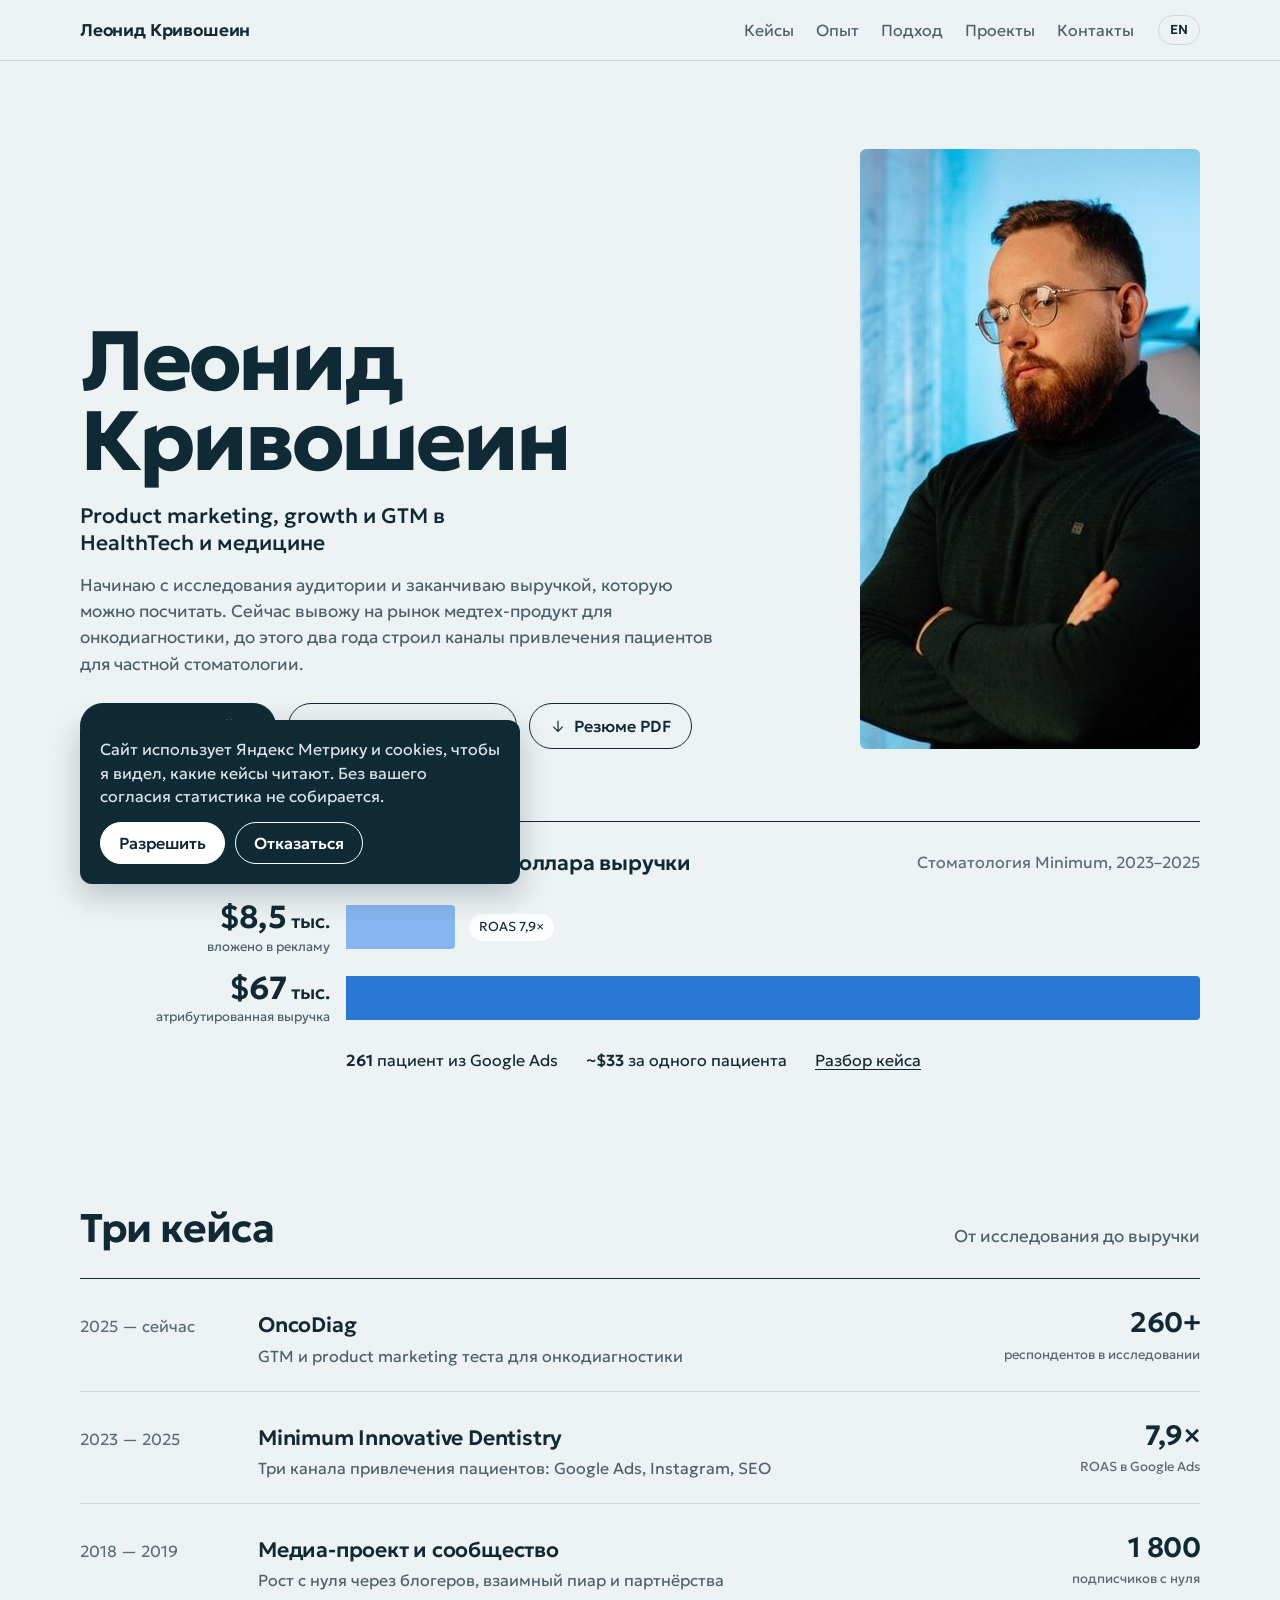
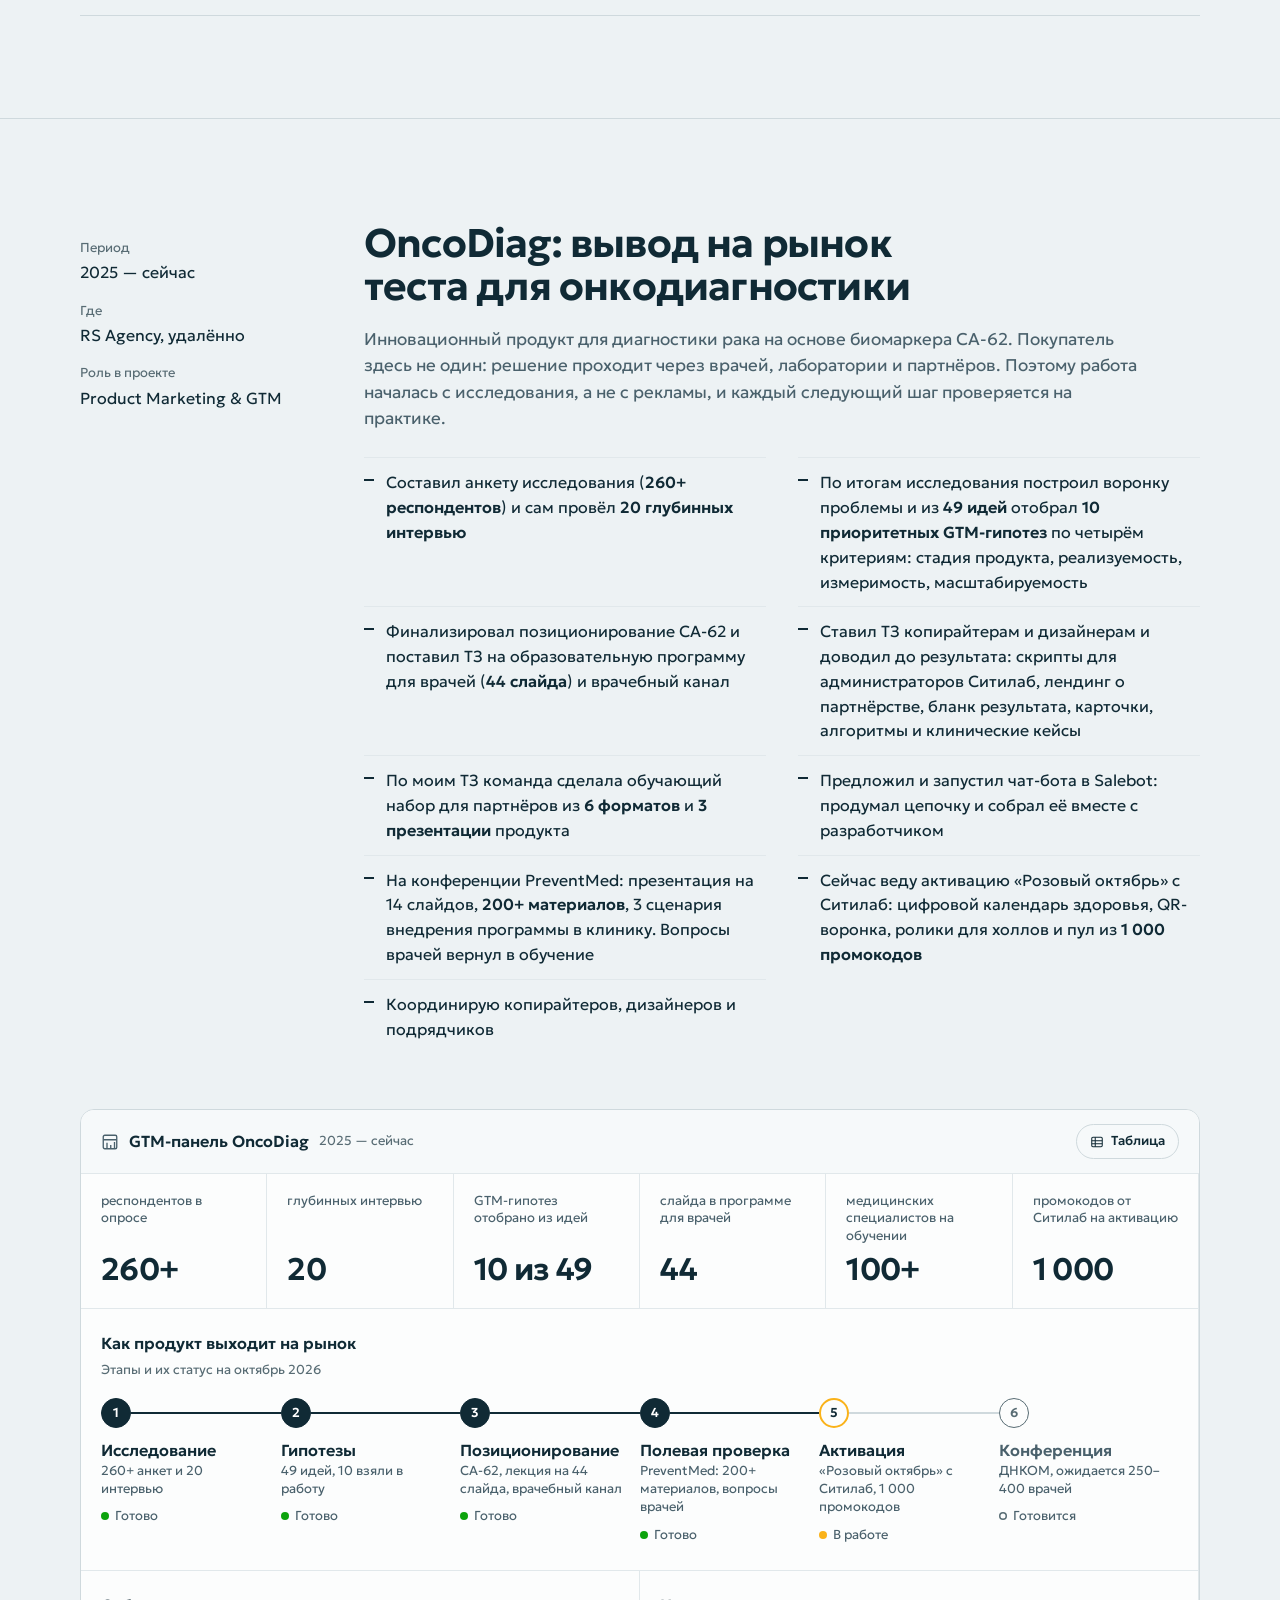
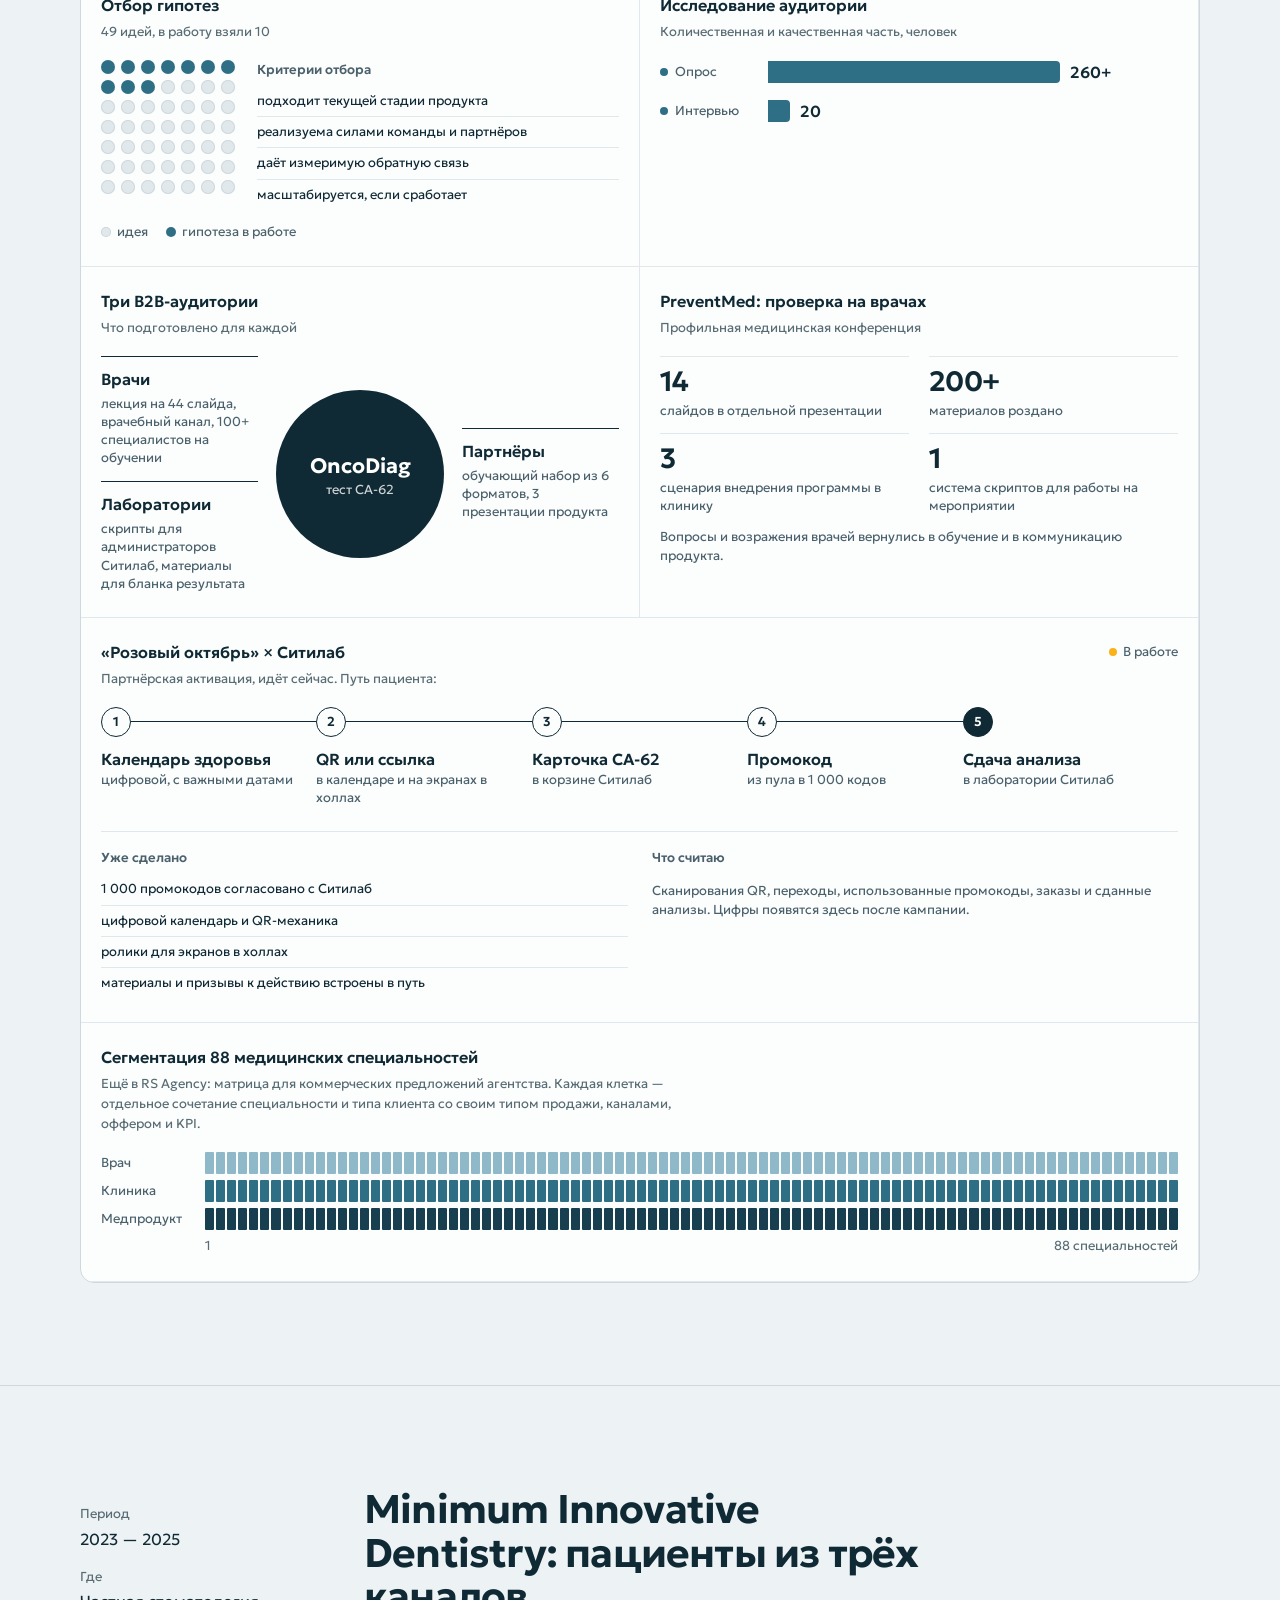
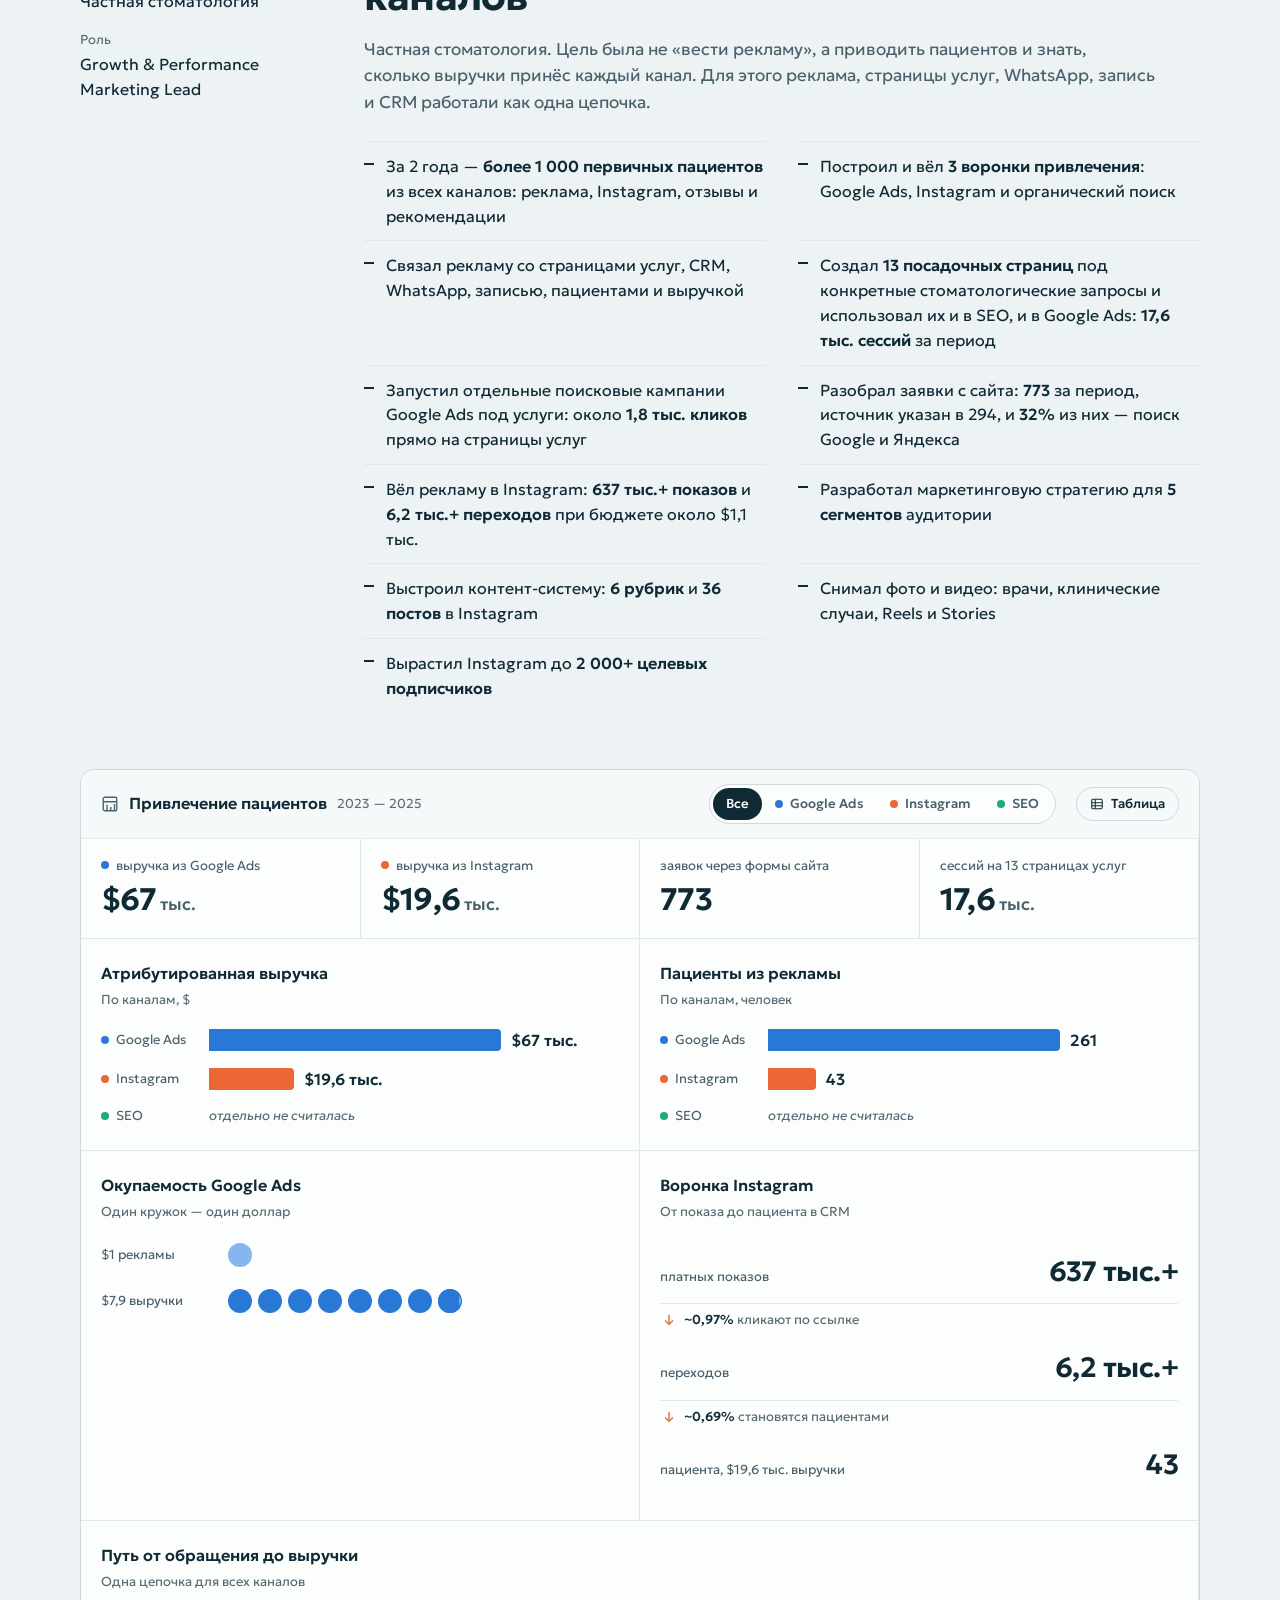
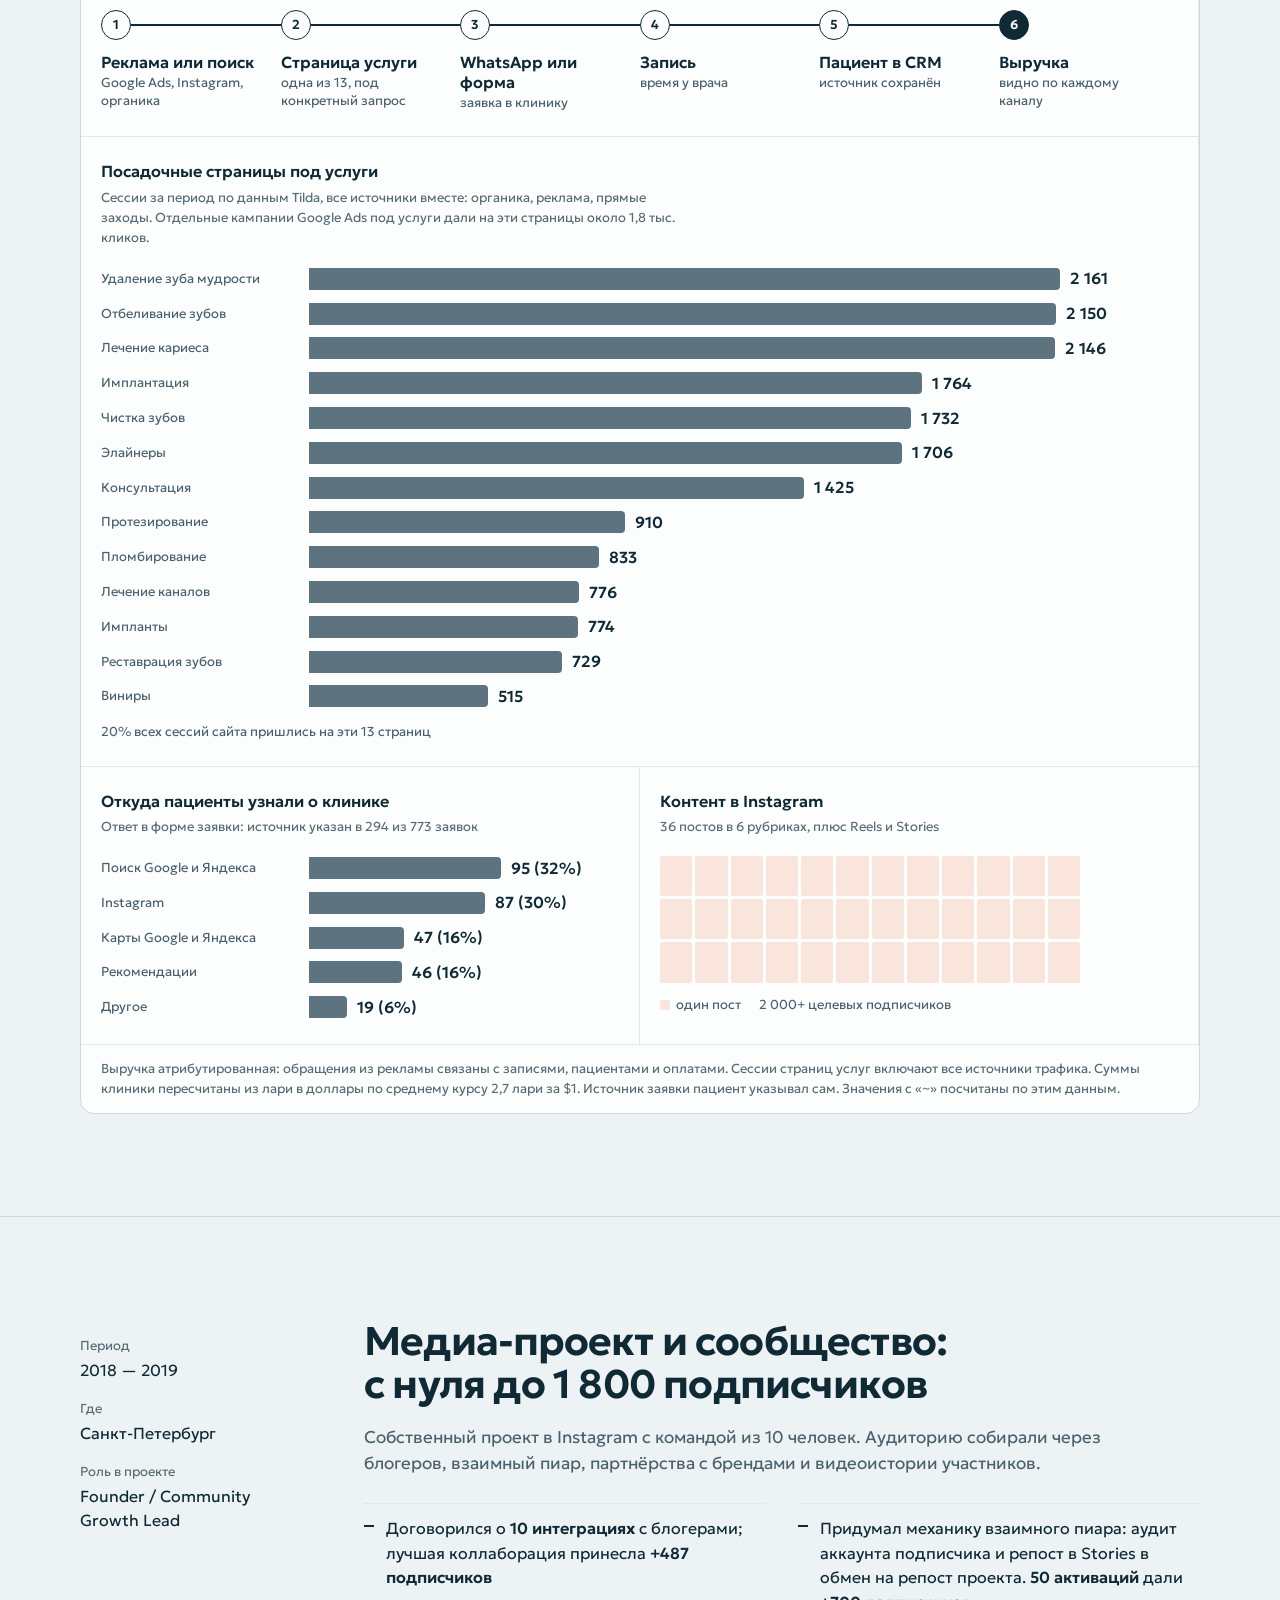
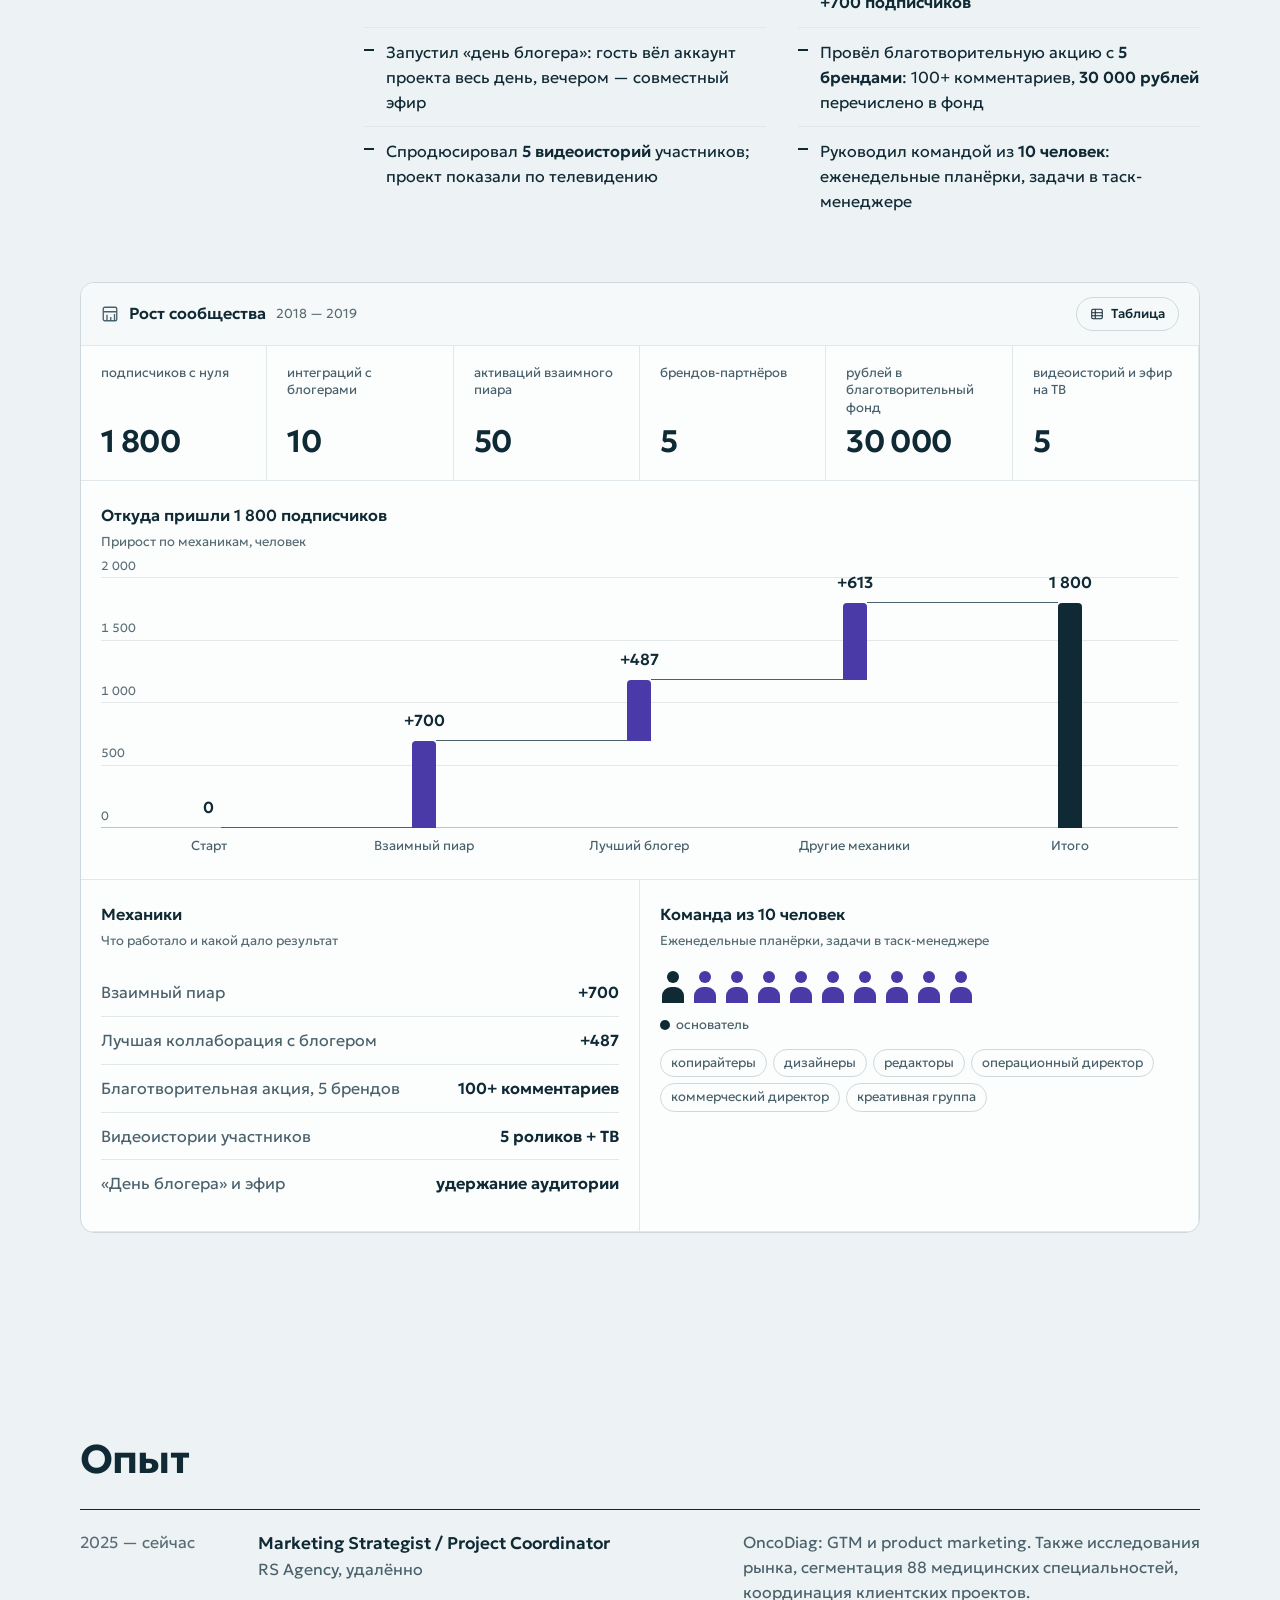
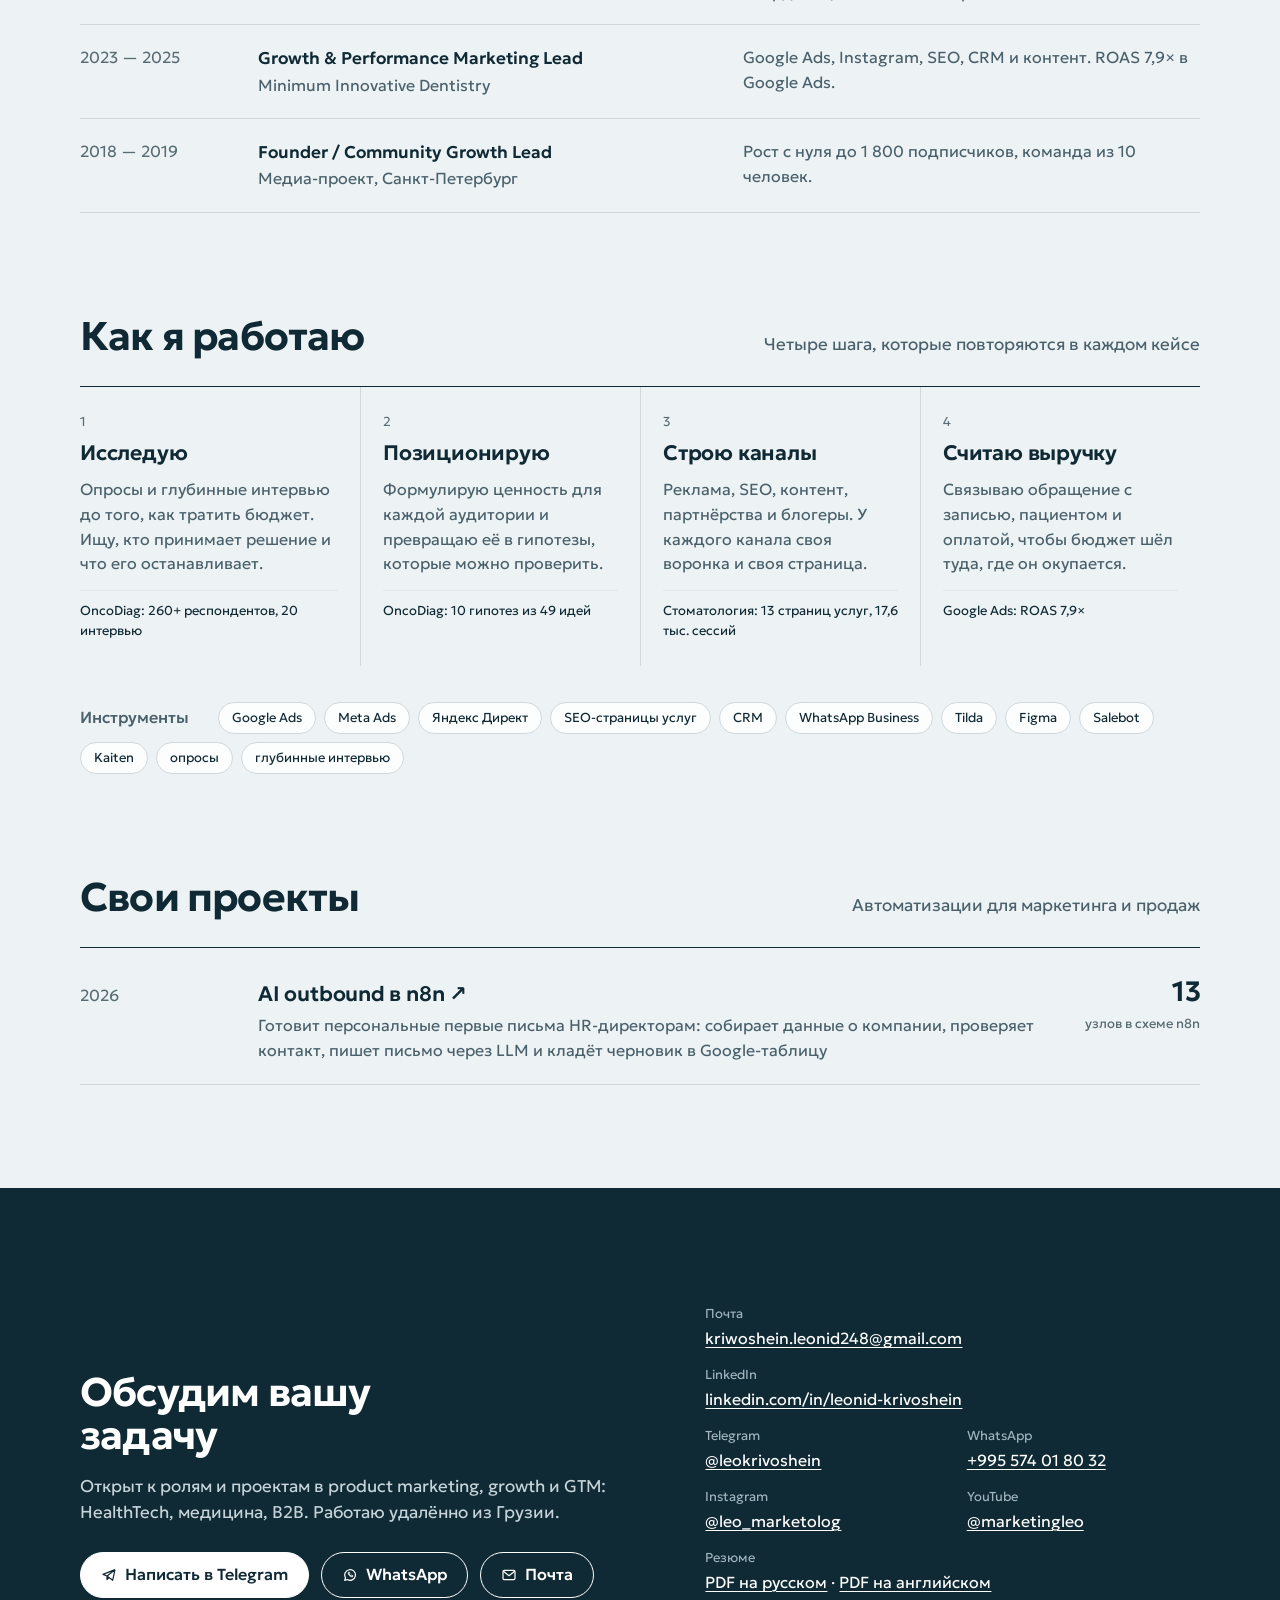
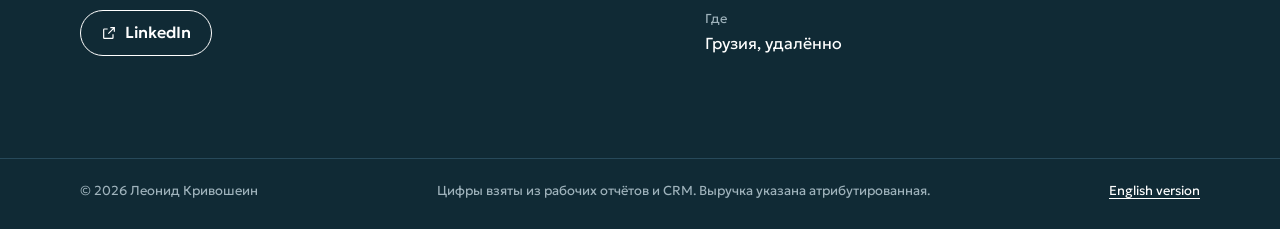
==== commit 11918569: "Add side projects section with the n8n AI outbound workflow Co-Authored-By: Claude Opus 5.5 <noreply" ====
--- a/index.html
+++ b/index.html
@@ -31,7 +31,7 @@
 <a class="skip" href="#main">К содержанию</a>
 <header class="topbar"><div class="wrap">
   <a class="brand" href="#top">Леонид Кривошеин</a>
-  <nav class="nav" aria-label="Разделы"><a href="#cases">Кейсы</a><a href="#experience">Опыт</a><a href="#approach">Подход</a><a href="#contact">Контакты</a></nav>
+  <nav class="nav" aria-label="Разделы"><a href="#cases">Кейсы</a><a href="#experience">Опыт</a><a href="#approach">Подход</a><a href="#projects">Проекты</a><a href="#contact">Контакты</a></nav>
   <a class="lang" href="en/" hreflang="en" title="English version" data-goal="lang_switch">EN</a>
 </div></header>
 
@@ -165,6 +165,11 @@
   <ul class="tools"><li style="border:0;background:none;padding-left:0"><h3>Инструменты</h3></li><li>Google Ads</li><li>Meta Ads</li><li>Яндекс Директ</li><li>SEO-страницы услуг</li><li>CRM</li><li>WhatsApp Business</li><li>Tilda</li><li>Figma</li><li>Salebot</li><li>Kaiten</li><li>опросы</li><li>глубинные интервью</li></ul>
 </div></section>
 
+<section class="section" id="projects" style="padding-top:0"><div class="wrap">
+  <div class="section-head"><h2>Свои проекты</h2><p>Автоматизации для маркетинга и продаж</p></div>
+  <div class="index"><a href="https://github.com/leonidken2/portfolio/tree/main/projects/n8n-ai-outbound" target="_blank" rel="noopener" data-goal="project_github"><span class="index-years">2026</span><span><span class="index-title">AI outbound в n8n ↗</span><span class="index-desc">Готовит персональные первые письма HR-директорам: собирает данные о компании, проверяет контакт, пишет письмо через LLM и кладёт черновик в Google-таблицу</span></span><span class="index-metric">13<small>узлов в схеме n8n</small></span></a></div>
+</div></section>
+
 <section class="section contact" id="contact"><div class="wrap contact-grid">
   <div>
     <h2>Обсудим вашу задачу</h2>
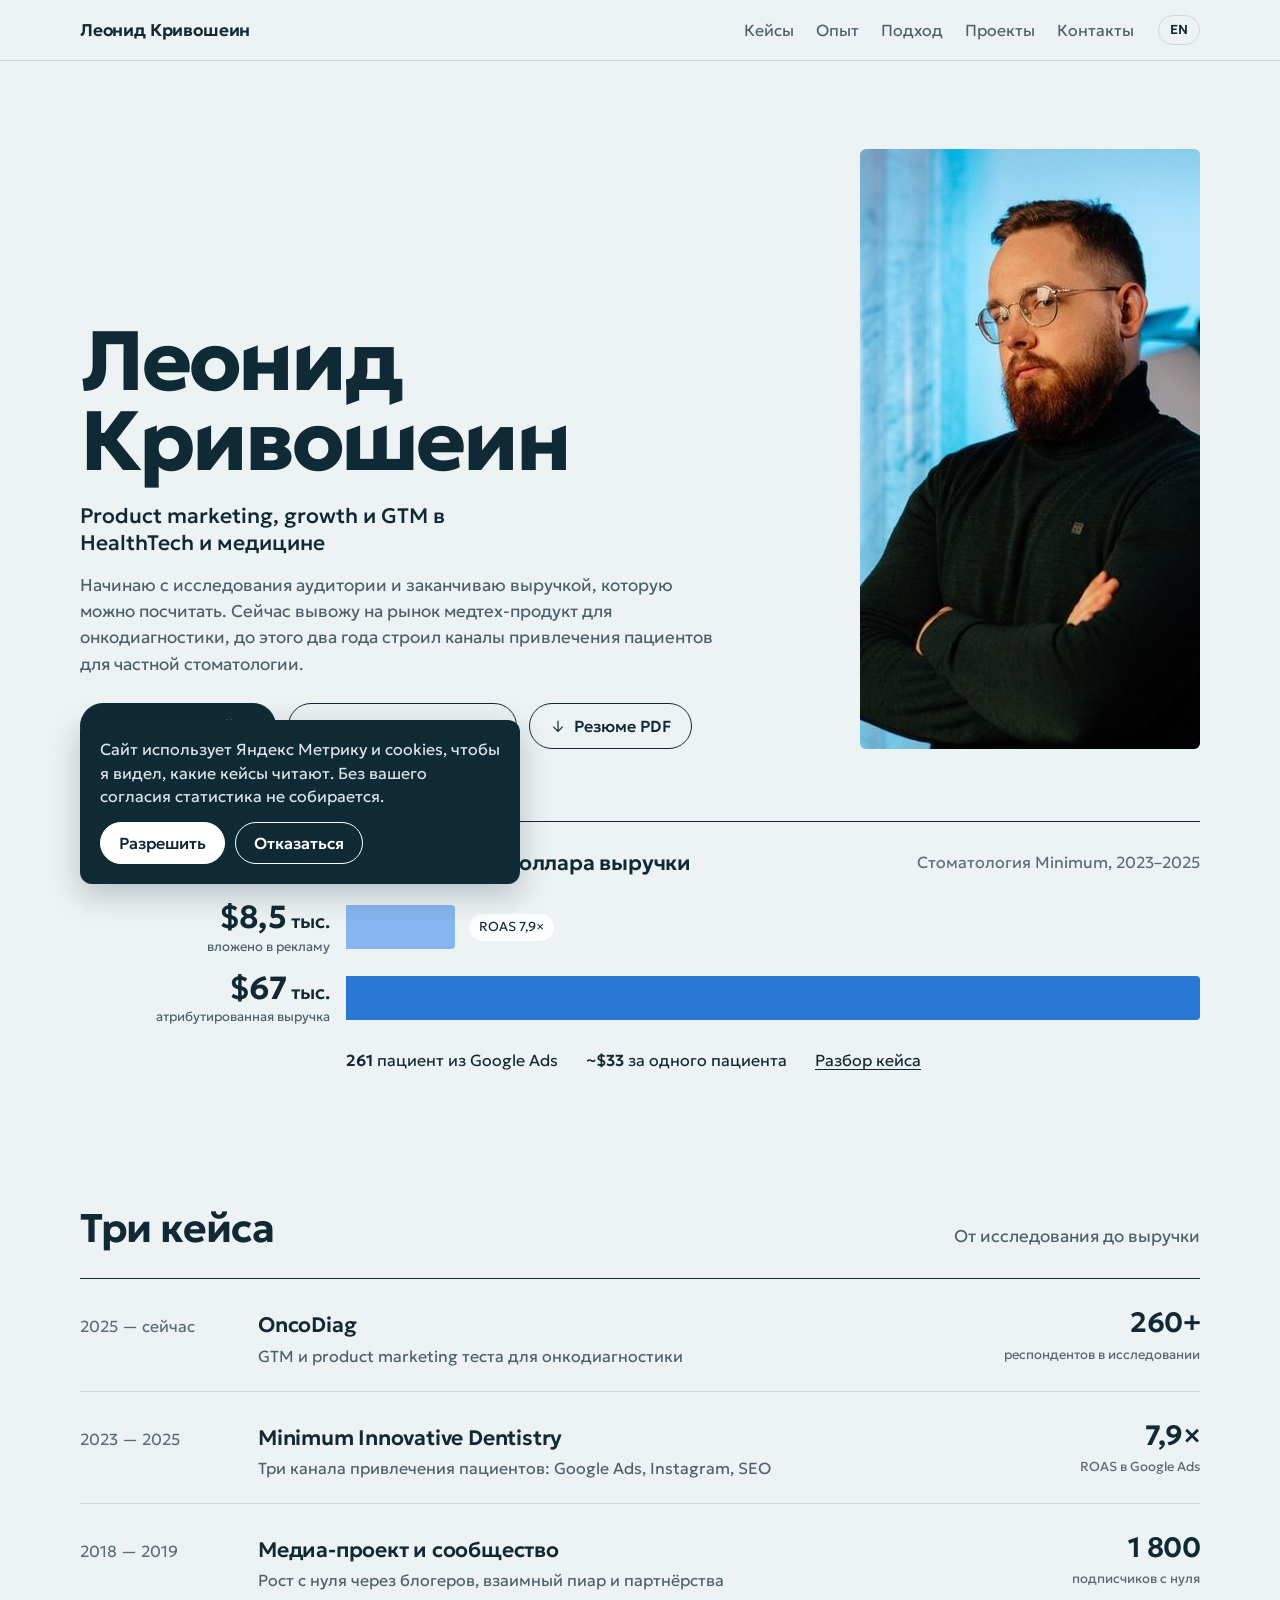
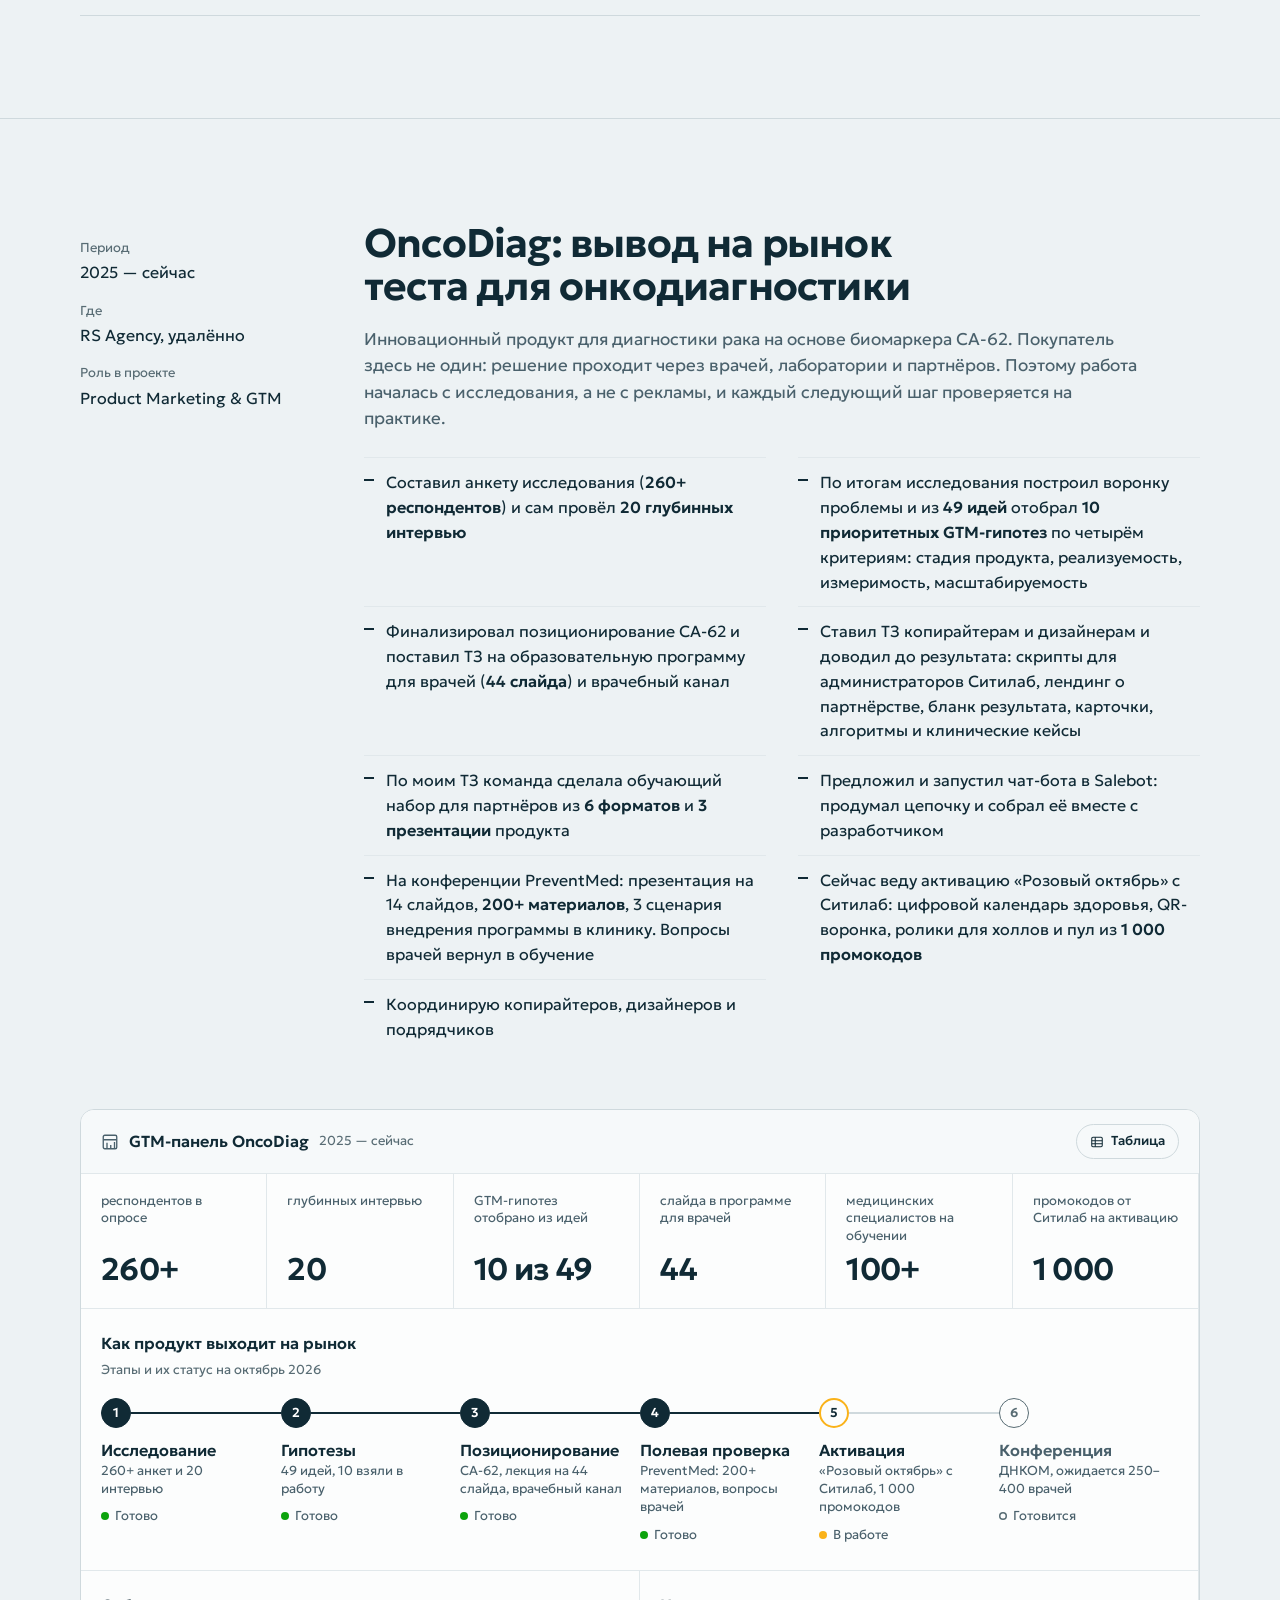
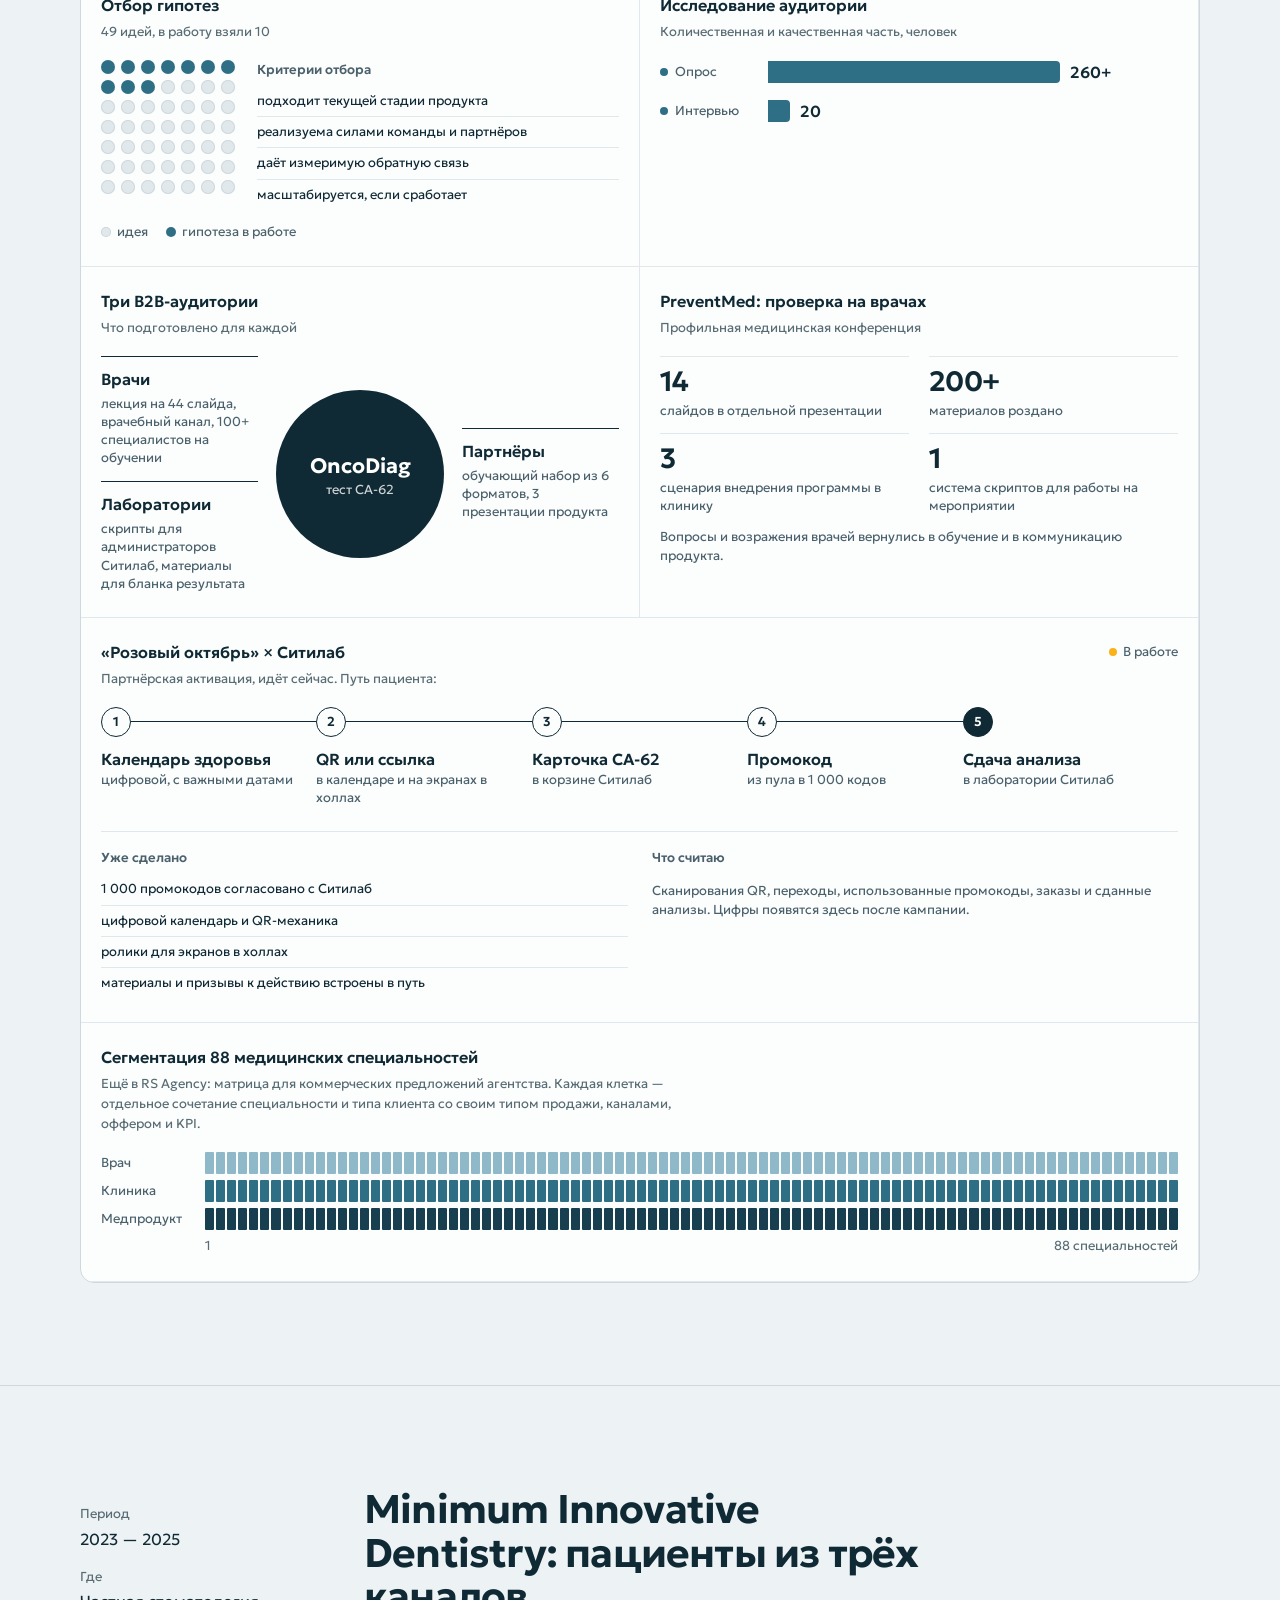
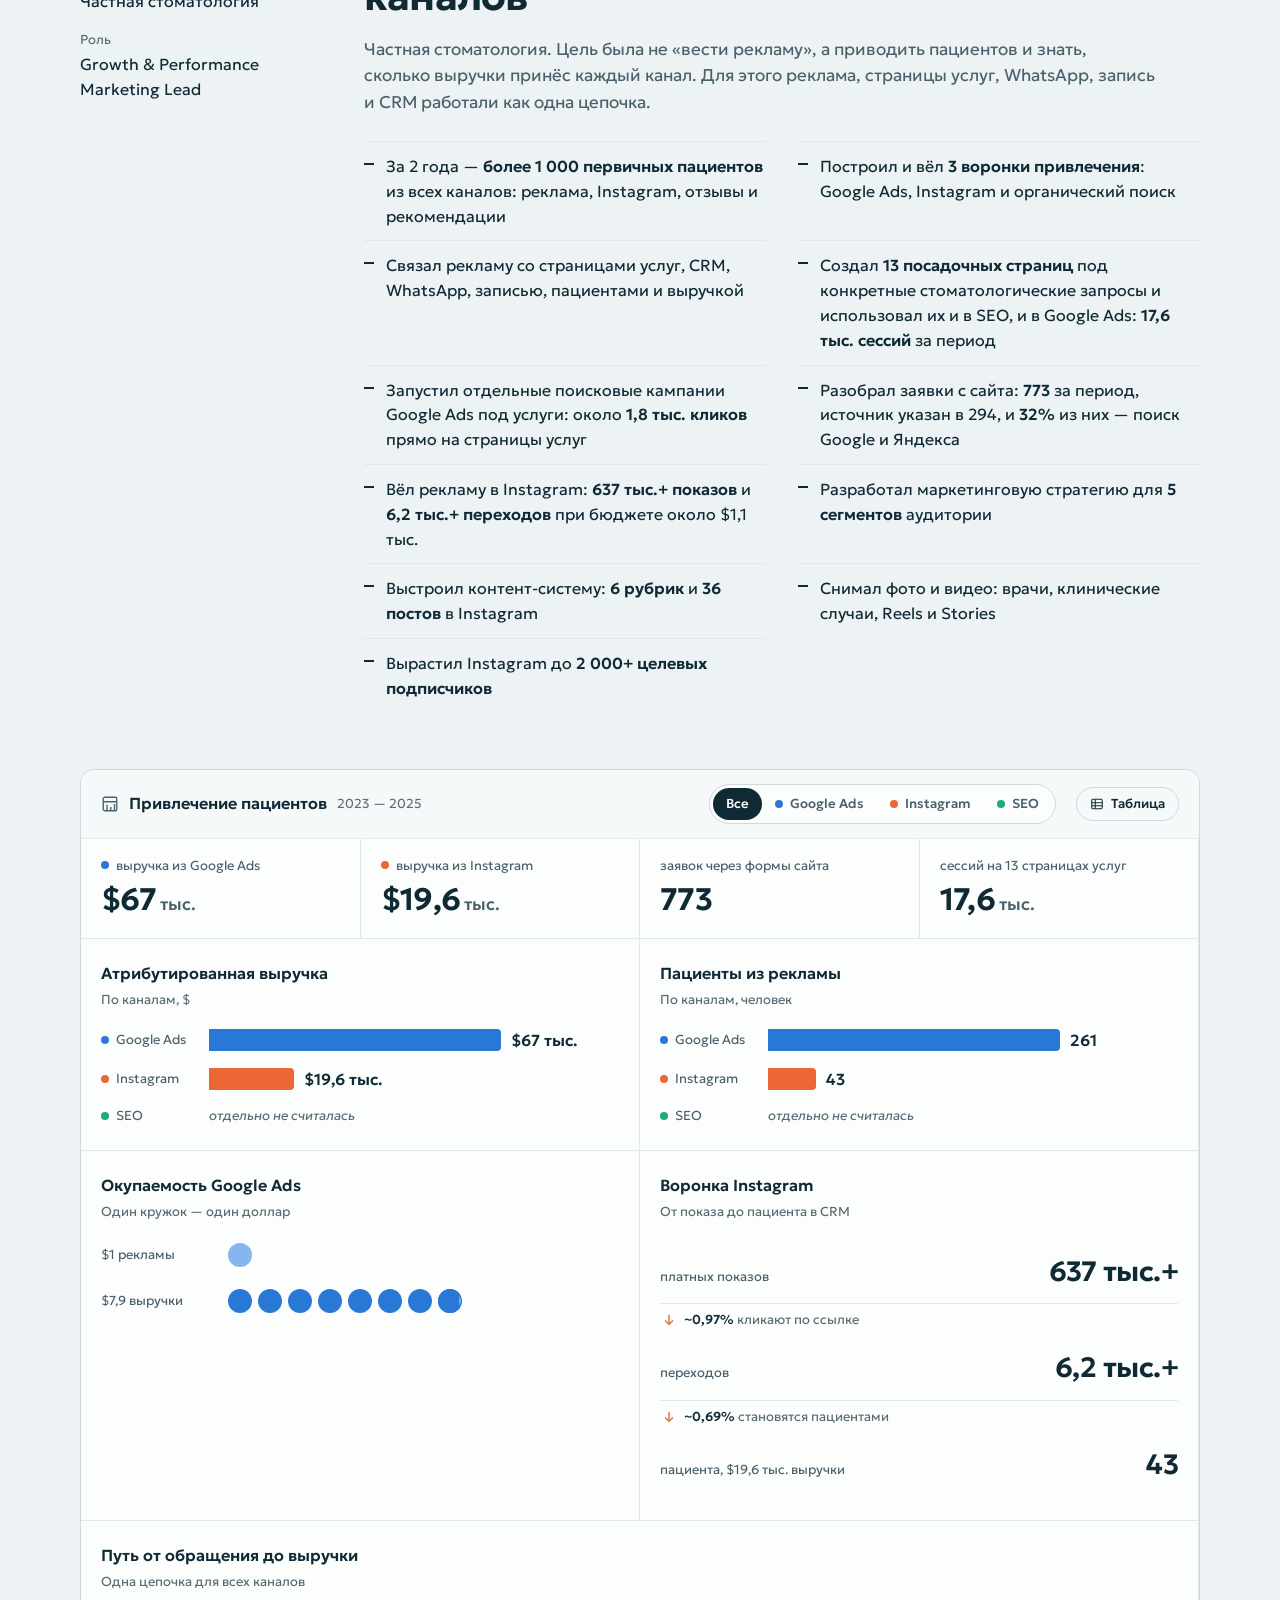
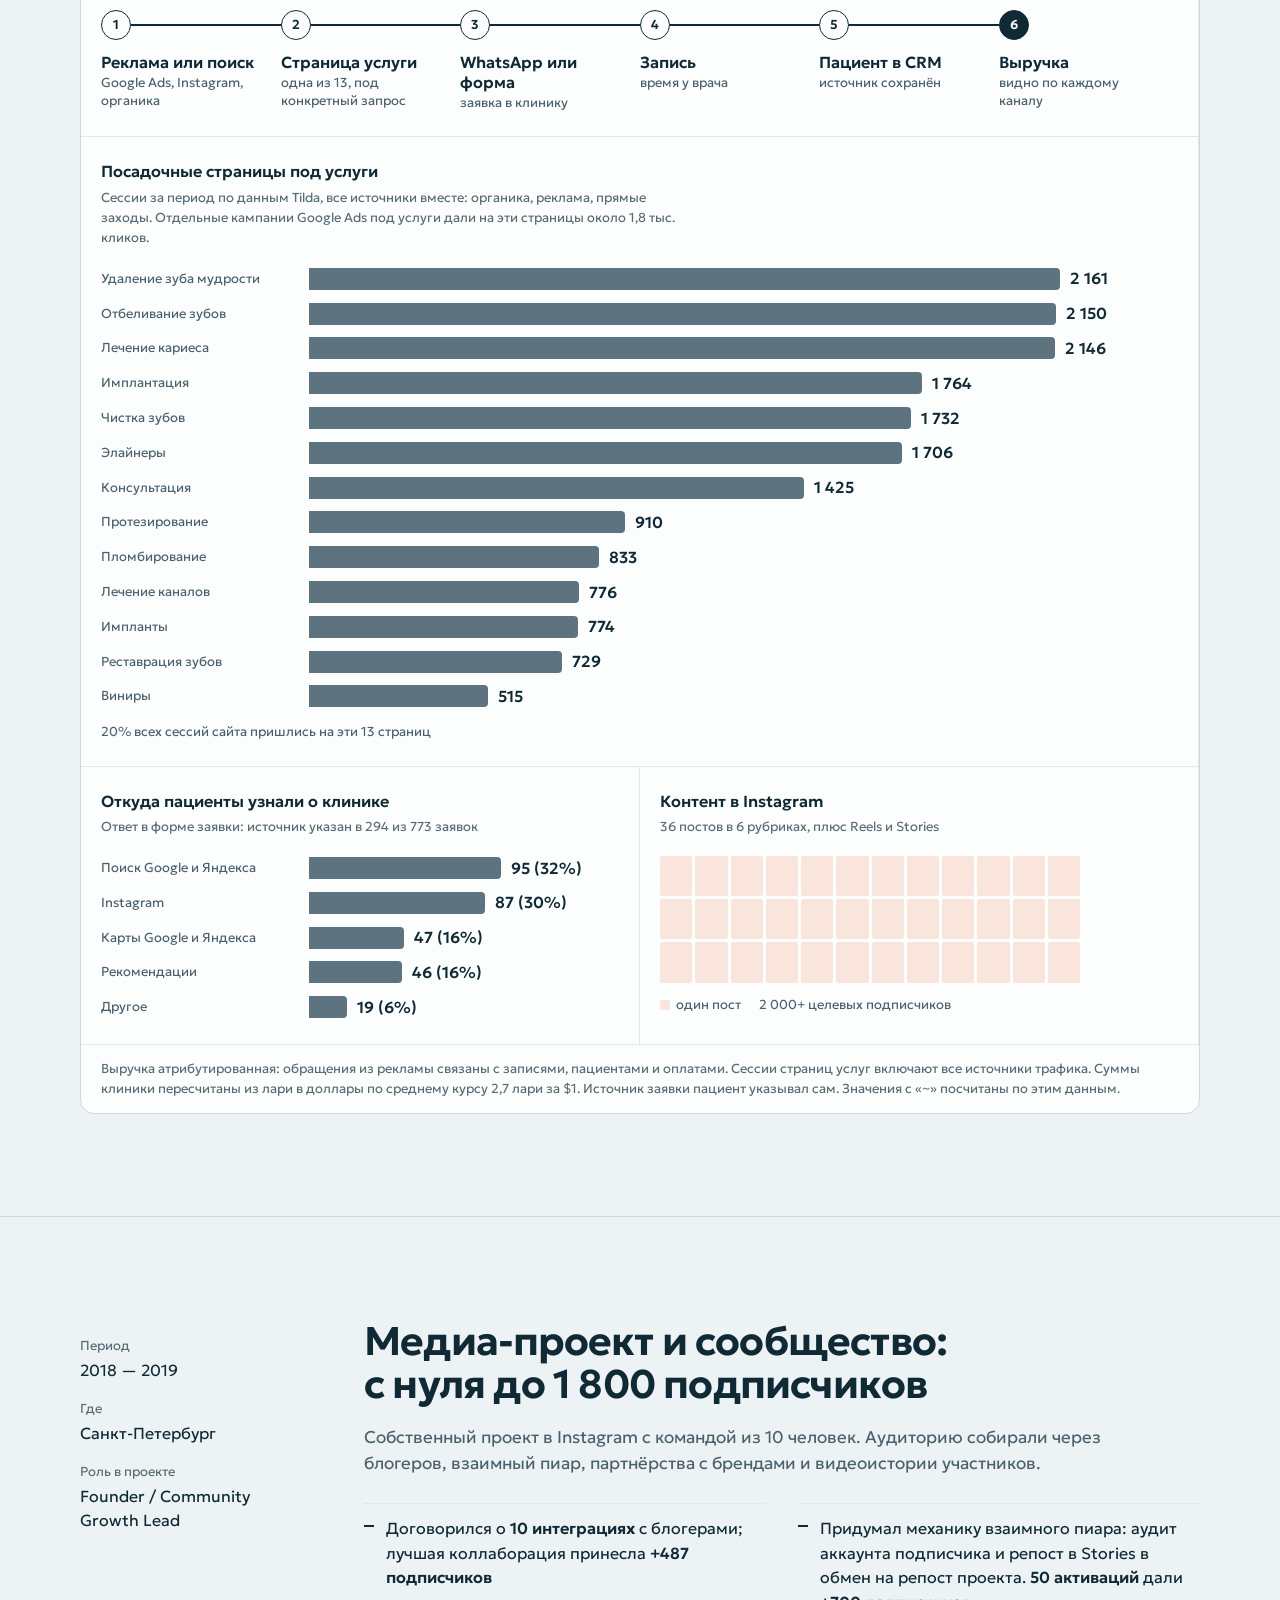
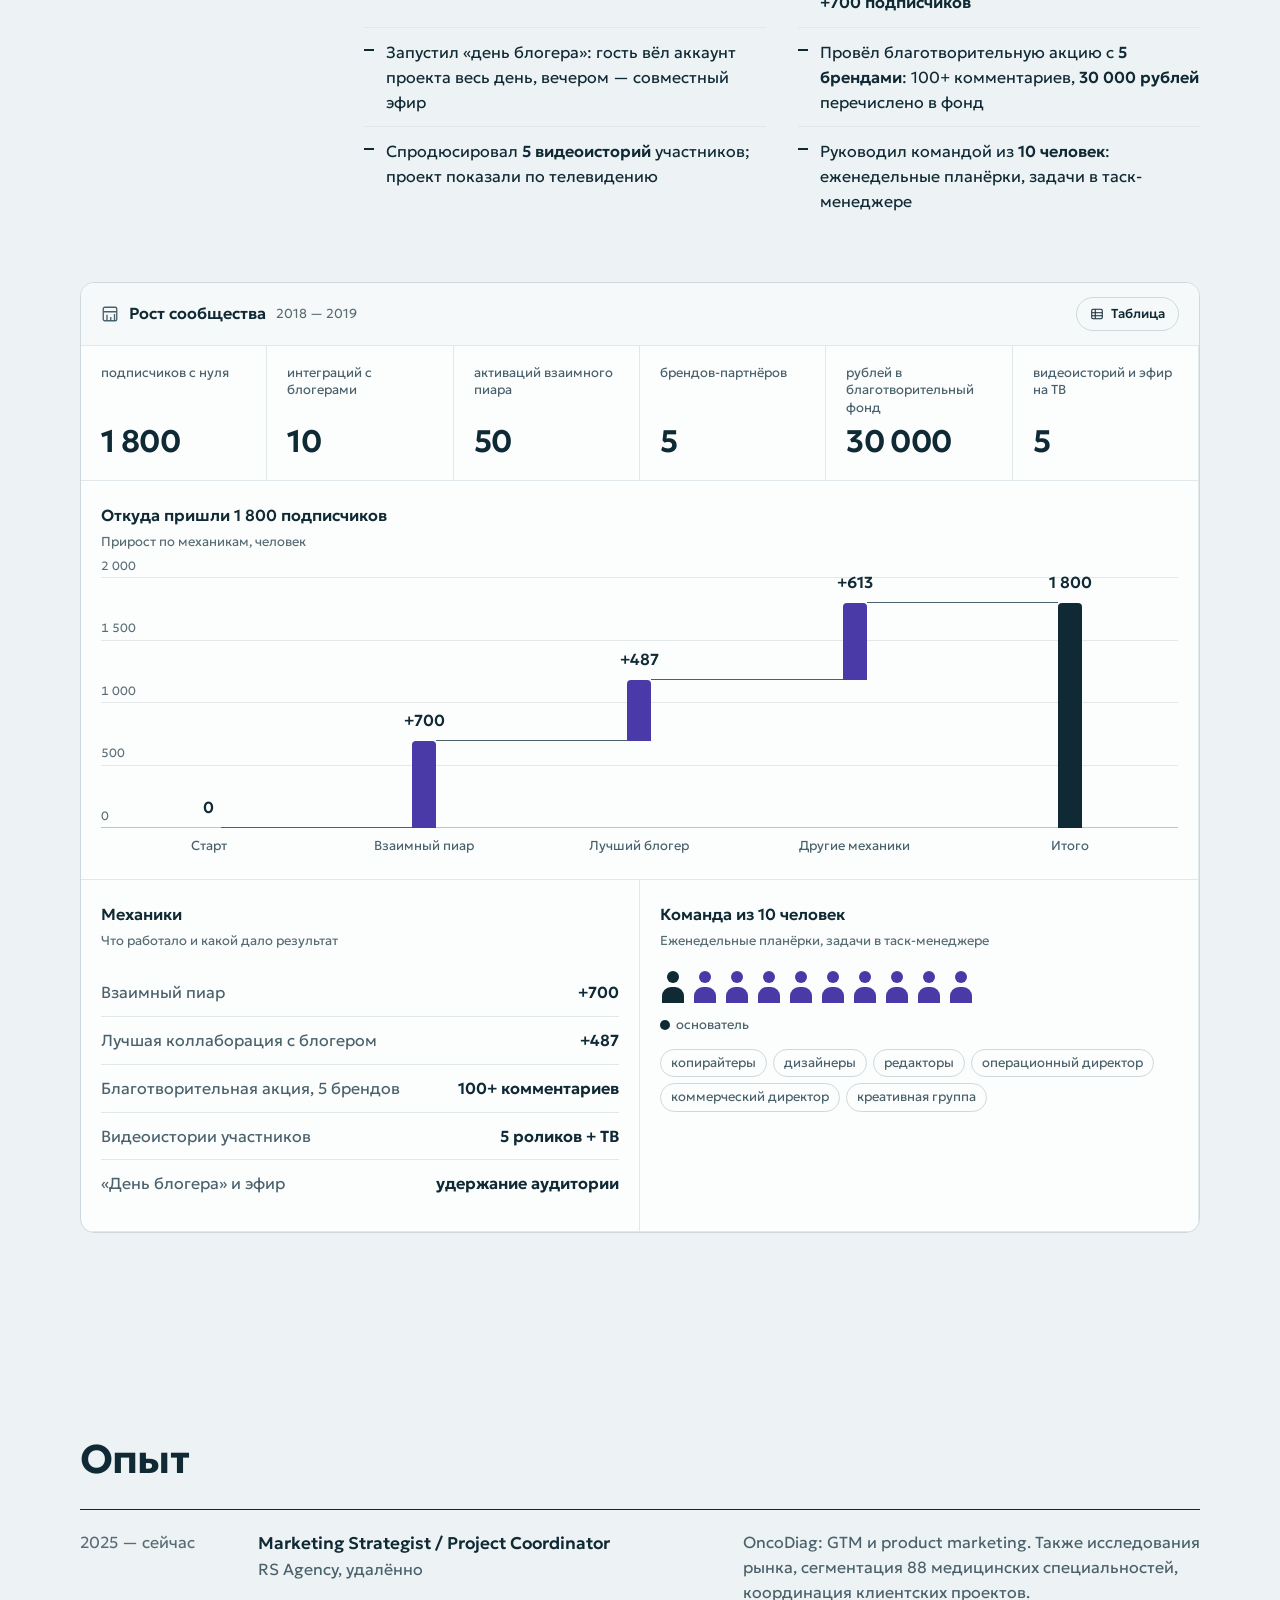
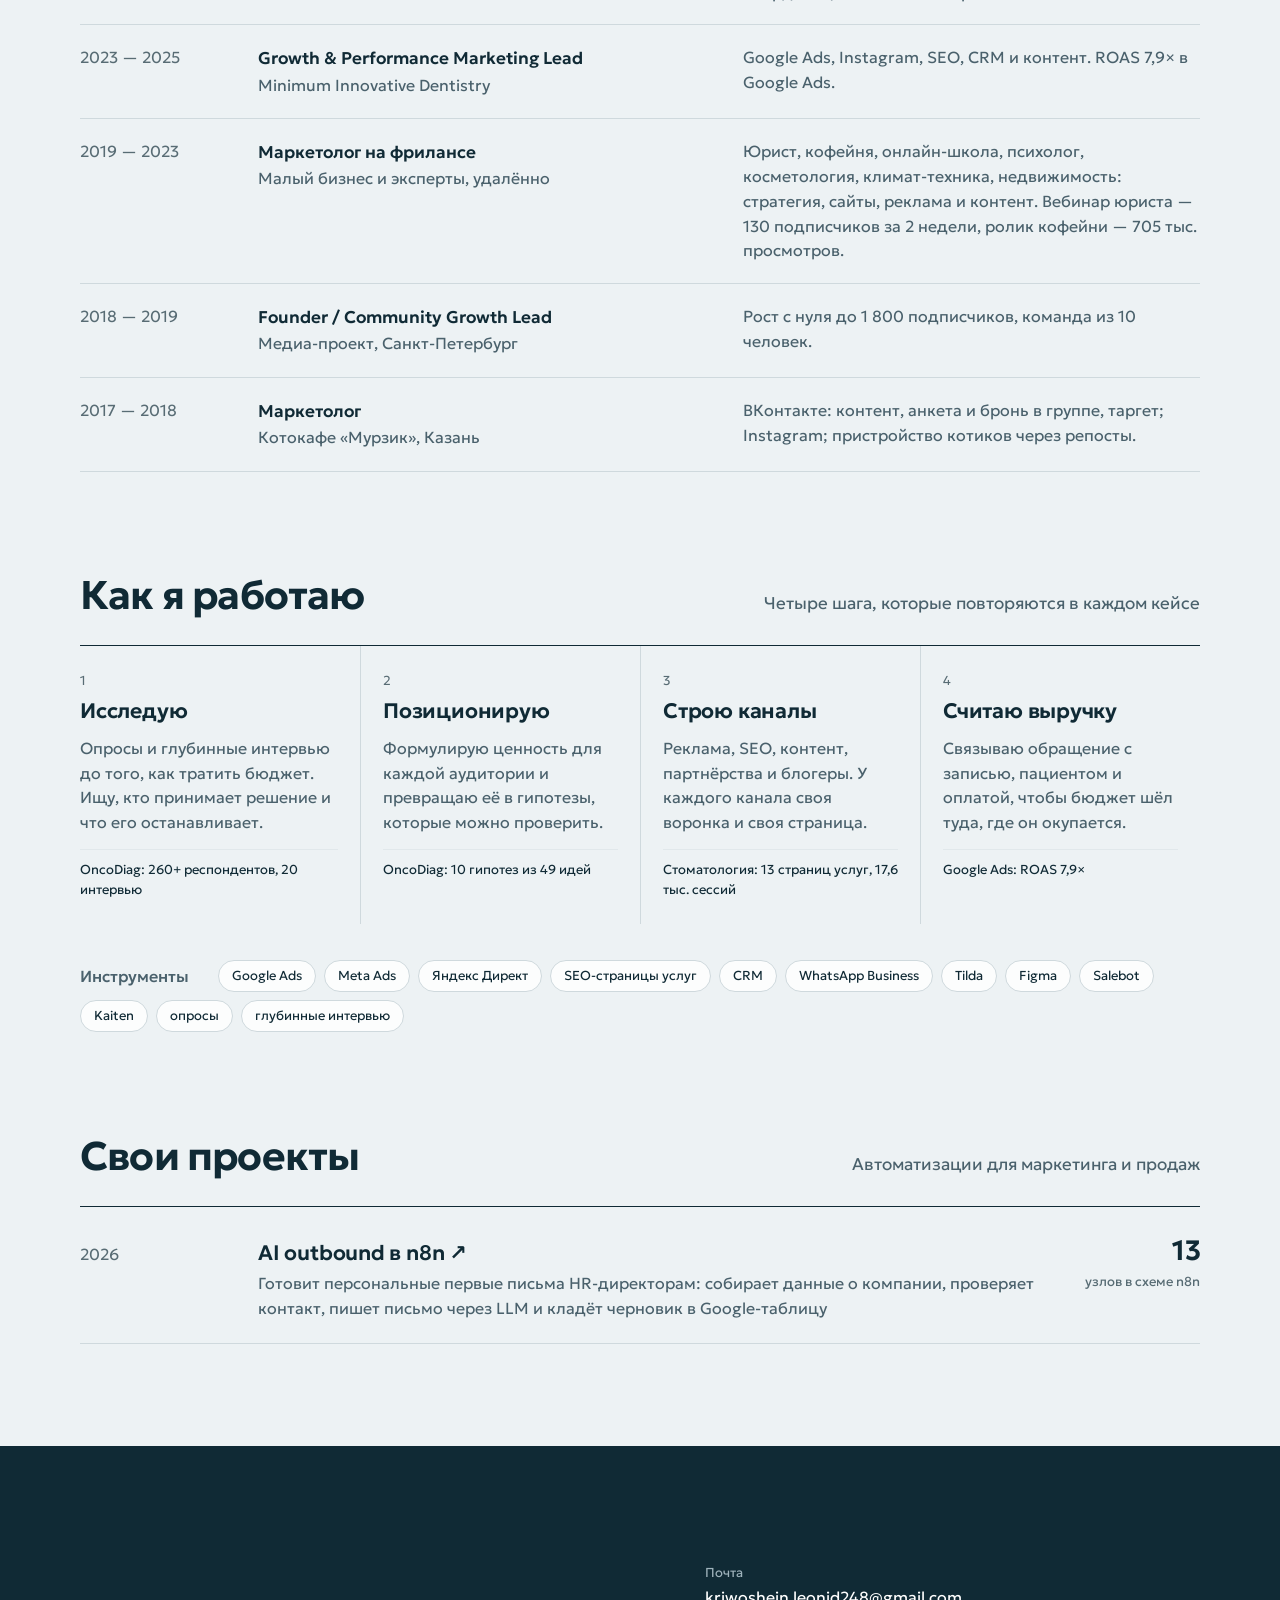
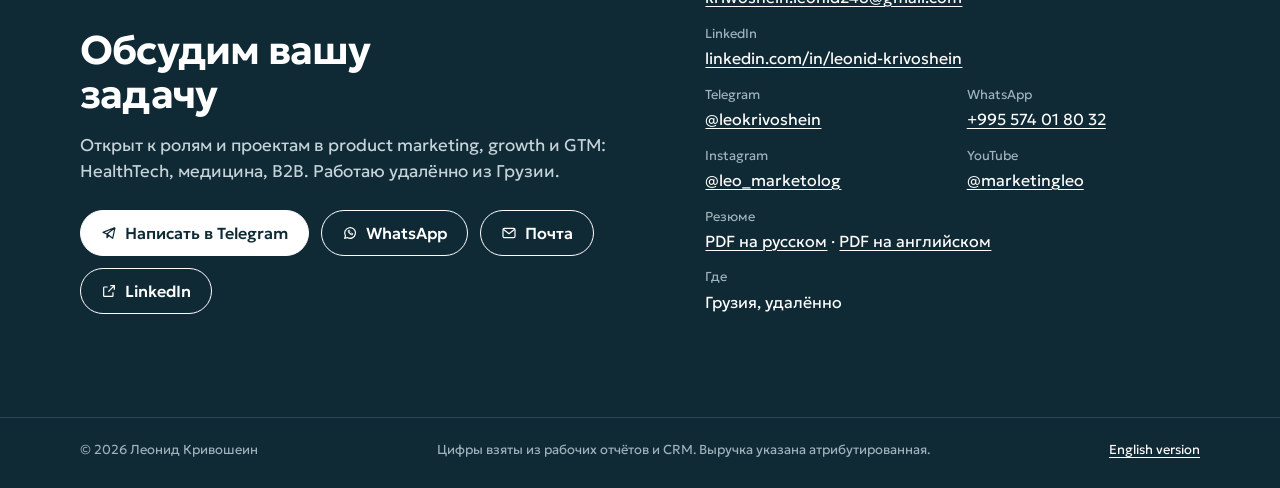
==== commit 6ff9c44a: "CV and site: add 2017–2023 experience (freelance 2019–2023, Murzik cat café 2017–2018) Summary now o" ====
--- a/index.html
+++ b/index.html
@@ -156,7 +156,7 @@
 
 <section class="section" id="experience"><div class="wrap">
   <div class="section-head"><h2>Опыт</h2></div>
-  <ol class="exp"><li><span class="exp-years">2025 — сейчас</span><span><span class="exp-role">Marketing Strategist / Project Coordinator</span><br><span class="exp-org">RS Agency, удалённо</span></span><span class="exp-what">OncoDiag: GTM и product marketing. Также исследования рынка, сегментация 88 медицинских специальностей, координация клиентских проектов.</span></li><li><span class="exp-years">2023 — 2025</span><span><span class="exp-role">Growth &amp; Performance Marketing Lead</span><br><span class="exp-org">Minimum Innovative Dentistry</span></span><span class="exp-what">Google Ads, Instagram, SEO, CRM и контент. ROAS 7,9× в Google Ads.</span></li><li><span class="exp-years">2018 — 2019</span><span><span class="exp-role">Founder / Community Growth Lead</span><br><span class="exp-org">Медиа-проект, Санкт-Петербург</span></span><span class="exp-what">Рост с нуля до 1 800 подписчиков, команда из 10 человек.</span></li></ol>
+  <ol class="exp"><li><span class="exp-years">2025 — сейчас</span><span><span class="exp-role">Marketing Strategist / Project Coordinator</span><br><span class="exp-org">RS Agency, удалённо</span></span><span class="exp-what">OncoDiag: GTM и product marketing. Также исследования рынка, сегментация 88 медицинских специальностей, координация клиентских проектов.</span></li><li><span class="exp-years">2023 — 2025</span><span><span class="exp-role">Growth &amp; Performance Marketing Lead</span><br><span class="exp-org">Minimum Innovative Dentistry</span></span><span class="exp-what">Google Ads, Instagram, SEO, CRM и контент. ROAS 7,9× в Google Ads.</span></li><li><span class="exp-years">2019 — 2023</span><span><span class="exp-role">Маркетолог на фрилансе</span><br><span class="exp-org">Малый бизнес и эксперты, удалённо</span></span><span class="exp-what">Юрист, кофейня, онлайн-школа, психолог, косметология, климат-техника, недвижимость: стратегия, сайты, реклама и контент. Вебинар юриста — 130 подписчиков за 2 недели, ролик кофейни — 705 тыс. просмотров.</span></li><li><span class="exp-years">2018 — 2019</span><span><span class="exp-role">Founder / Community Growth Lead</span><br><span class="exp-org">Медиа-проект, Санкт-Петербург</span></span><span class="exp-what">Рост с нуля до 1 800 подписчиков, команда из 10 человек.</span></li><li><span class="exp-years">2017 — 2018</span><span><span class="exp-role">Маркетолог</span><br><span class="exp-org">Котокафе «Мурзик», Казань</span></span><span class="exp-what">ВКонтакте: контент, анкета и бронь в группе, таргет; Instagram; пристройство котиков через репосты.</span></li></ol>
 </div></section>
 
 <section class="section" id="approach" style="padding-top:0"><div class="wrap">
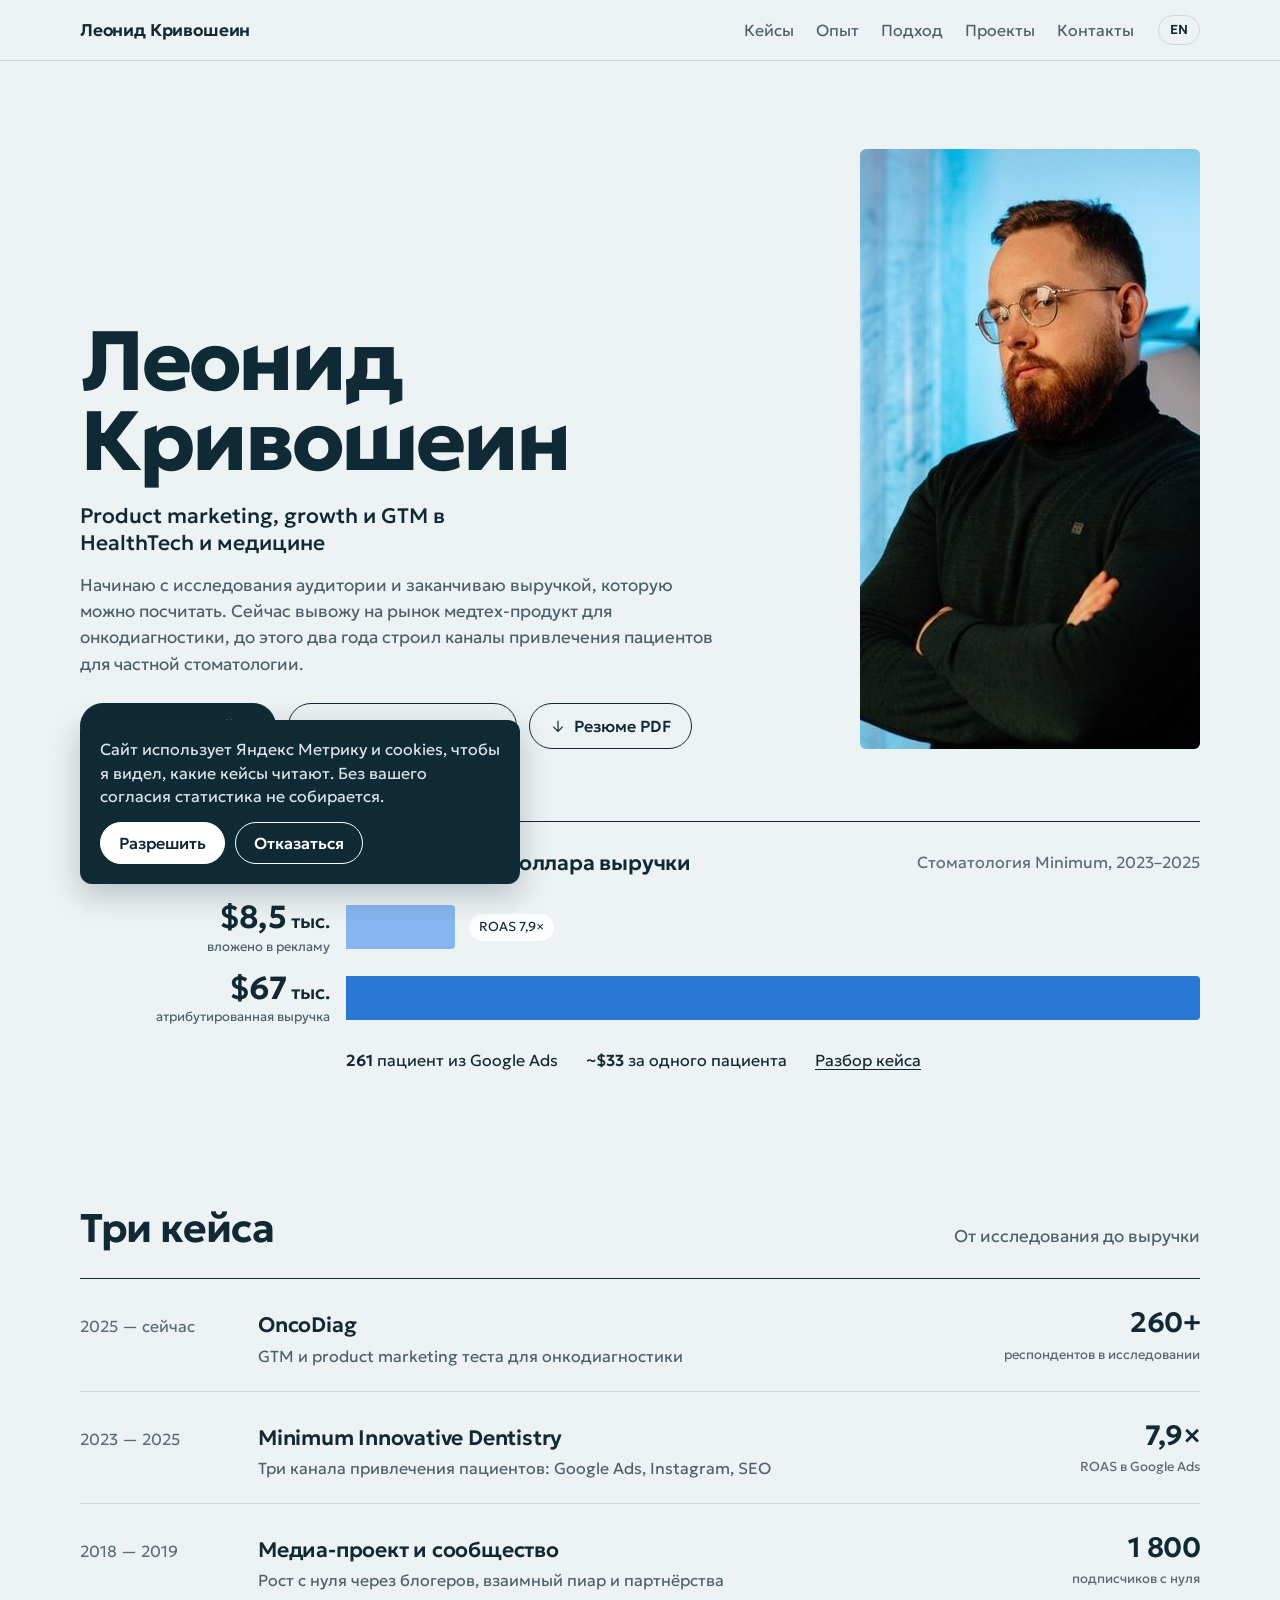
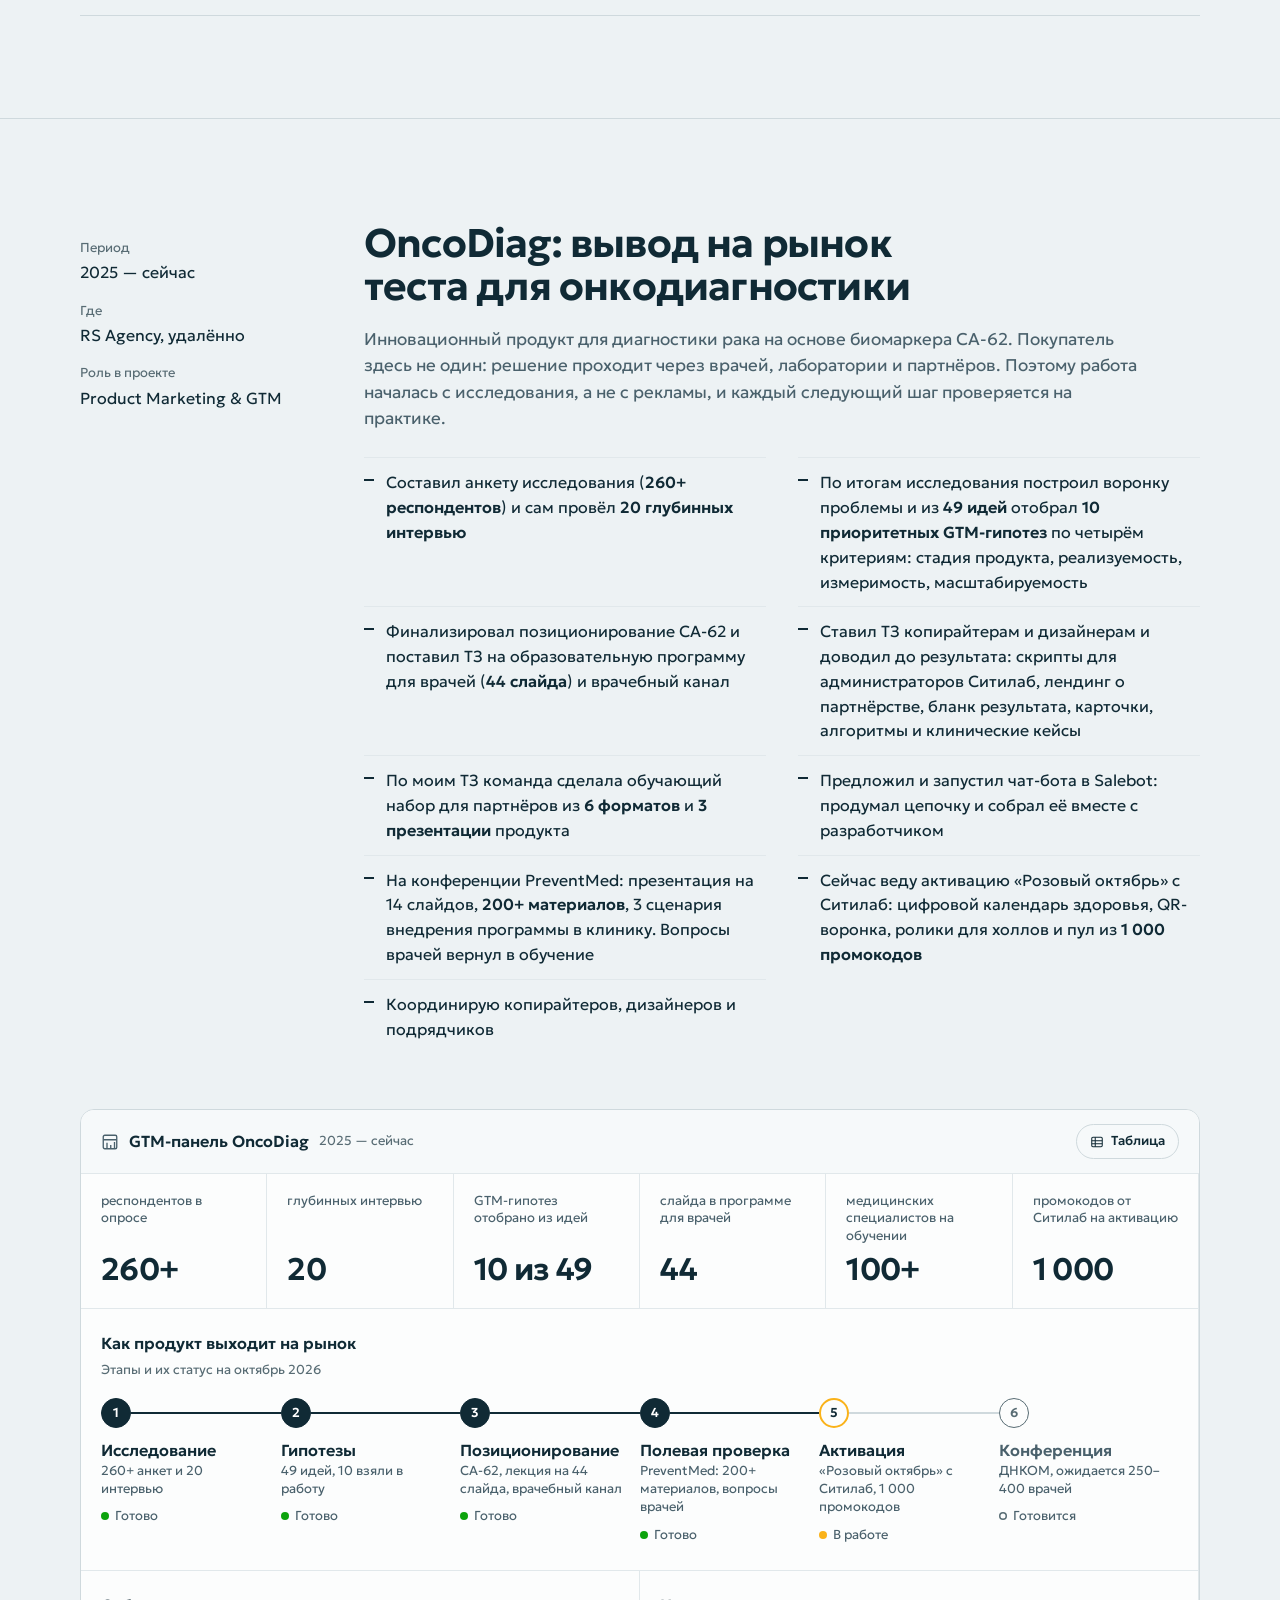
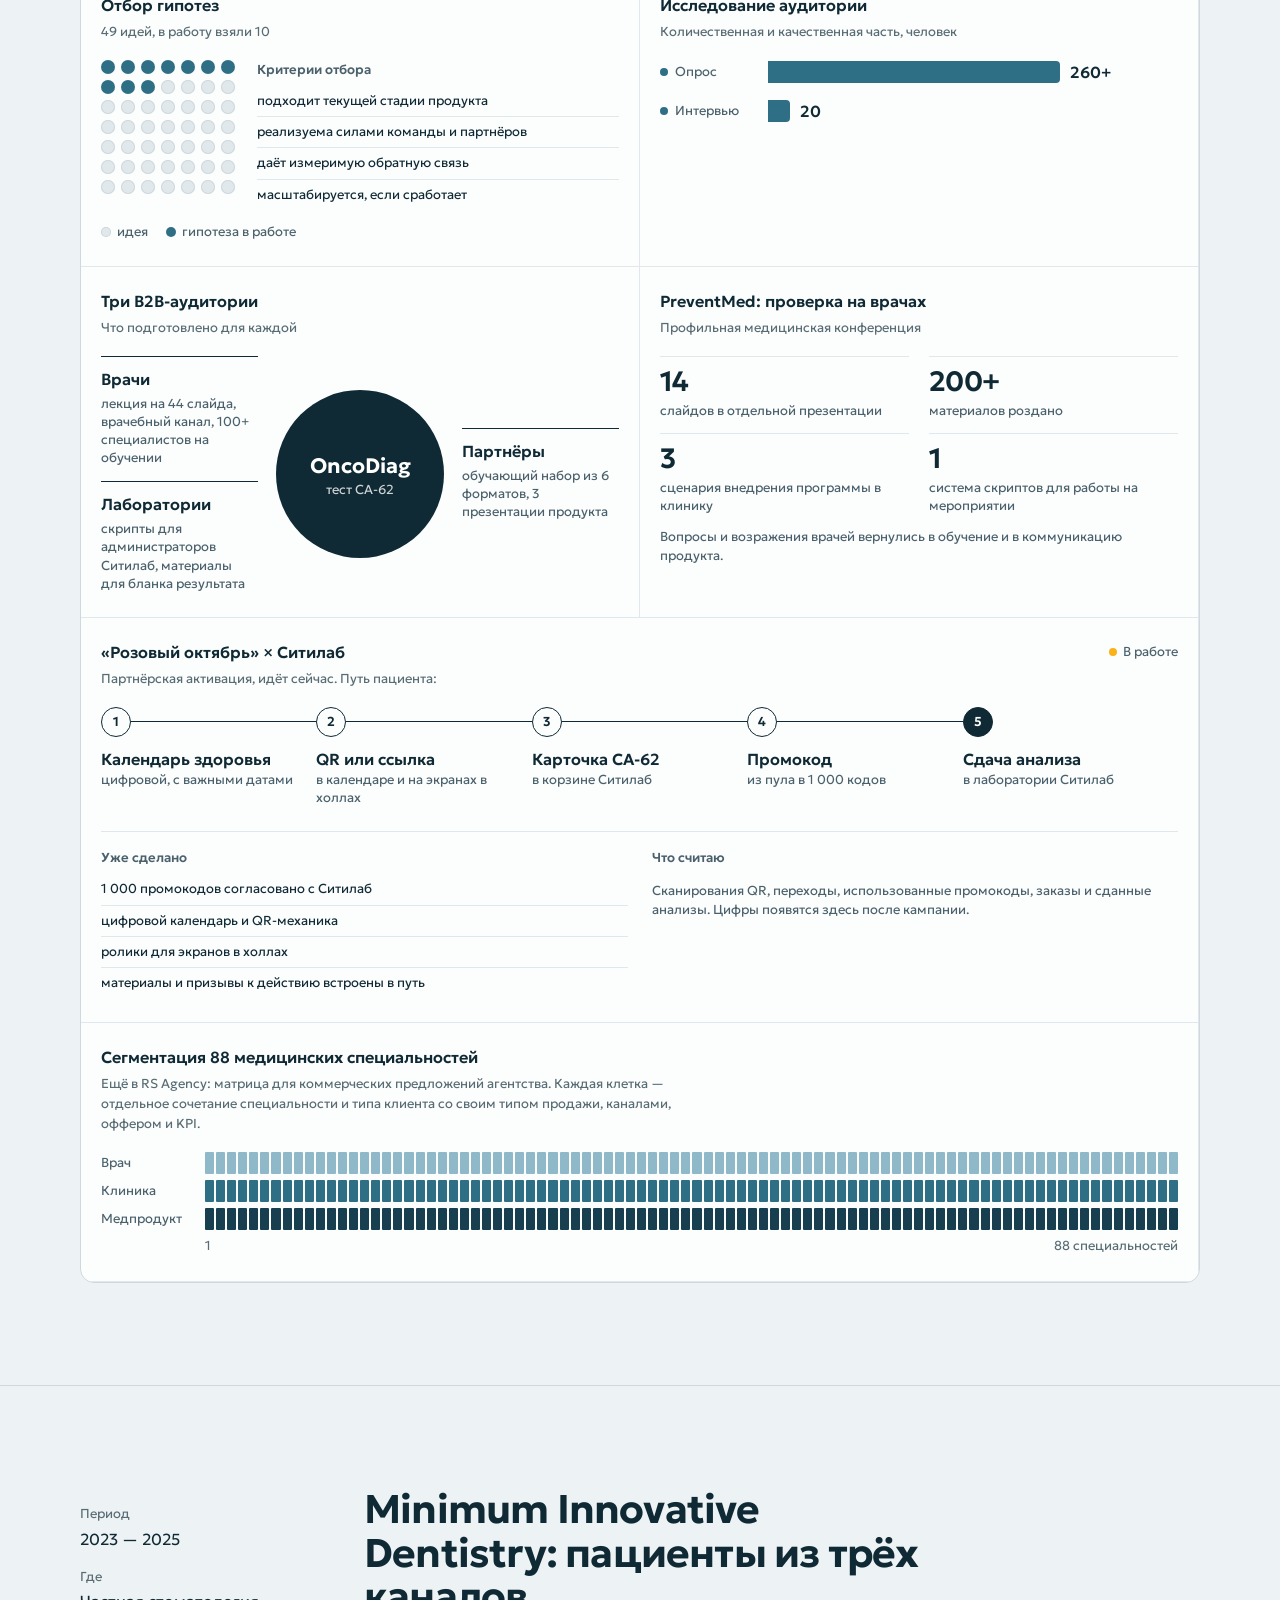
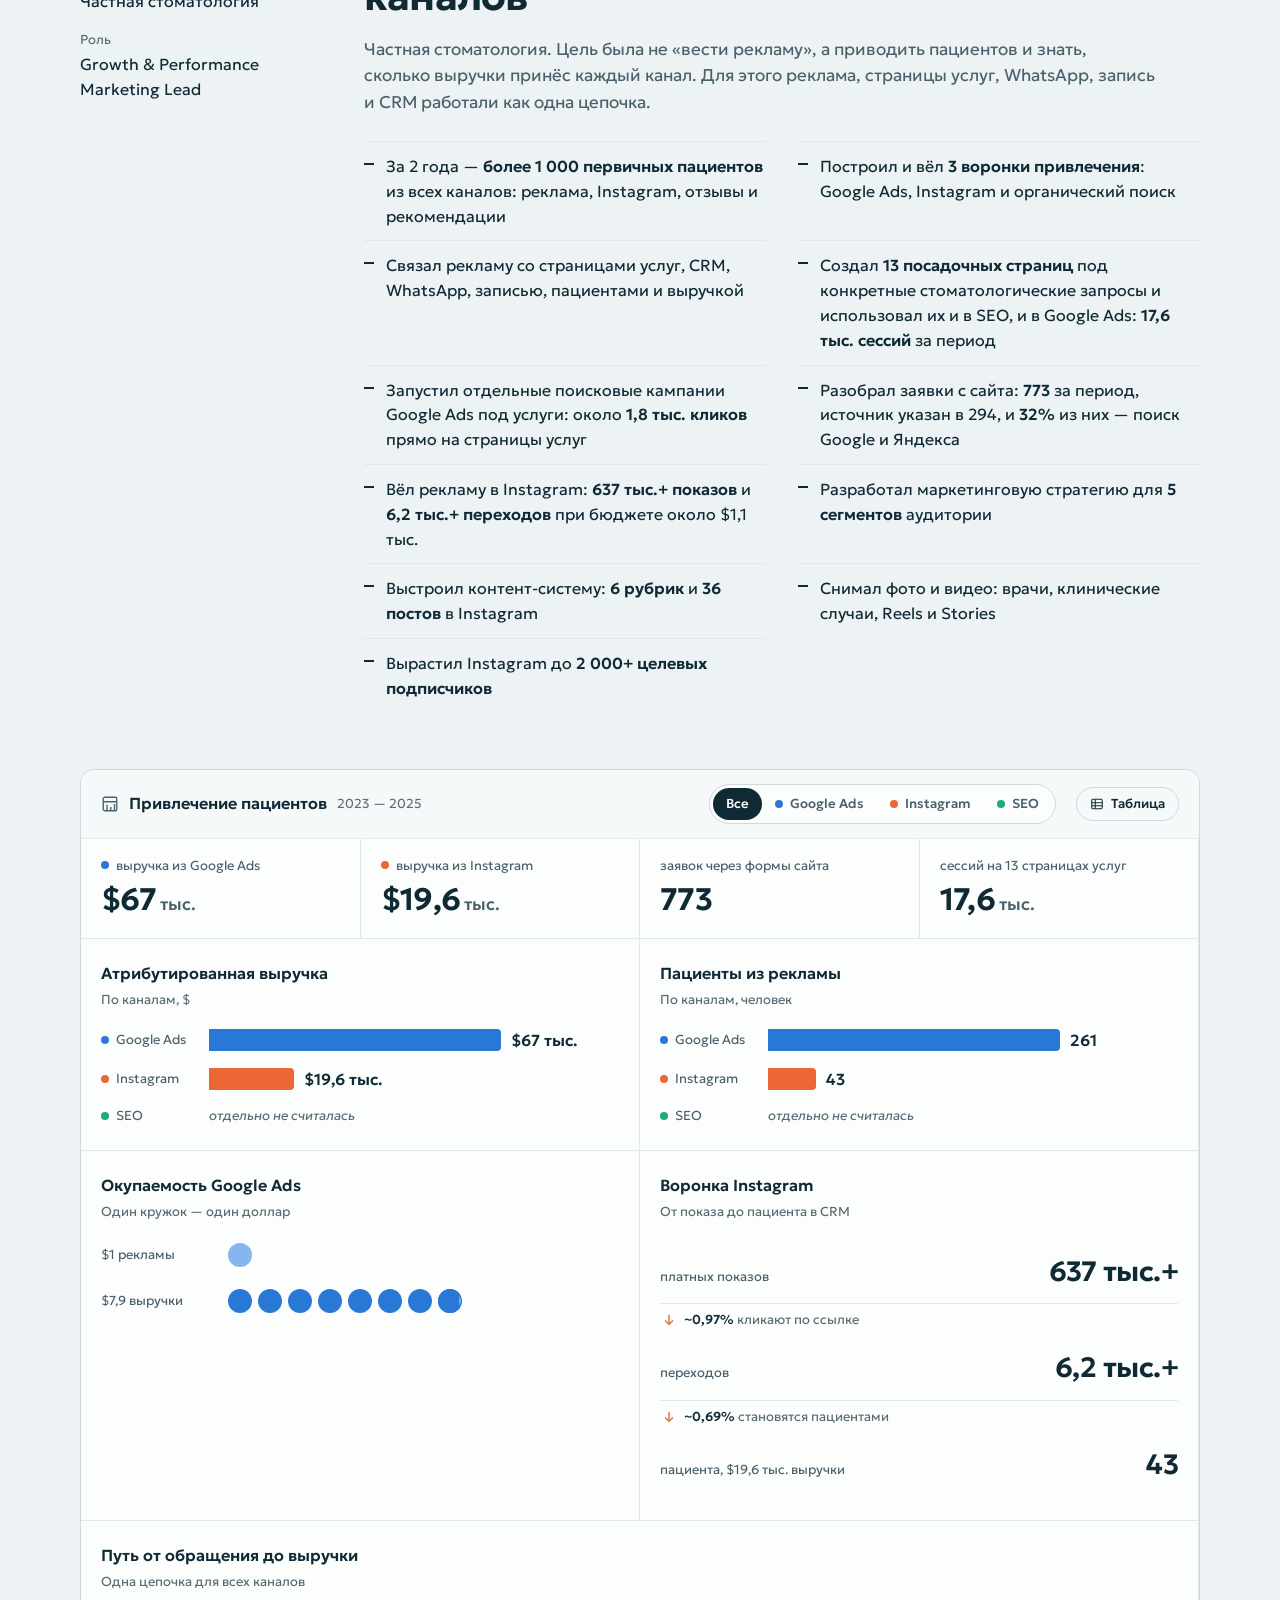
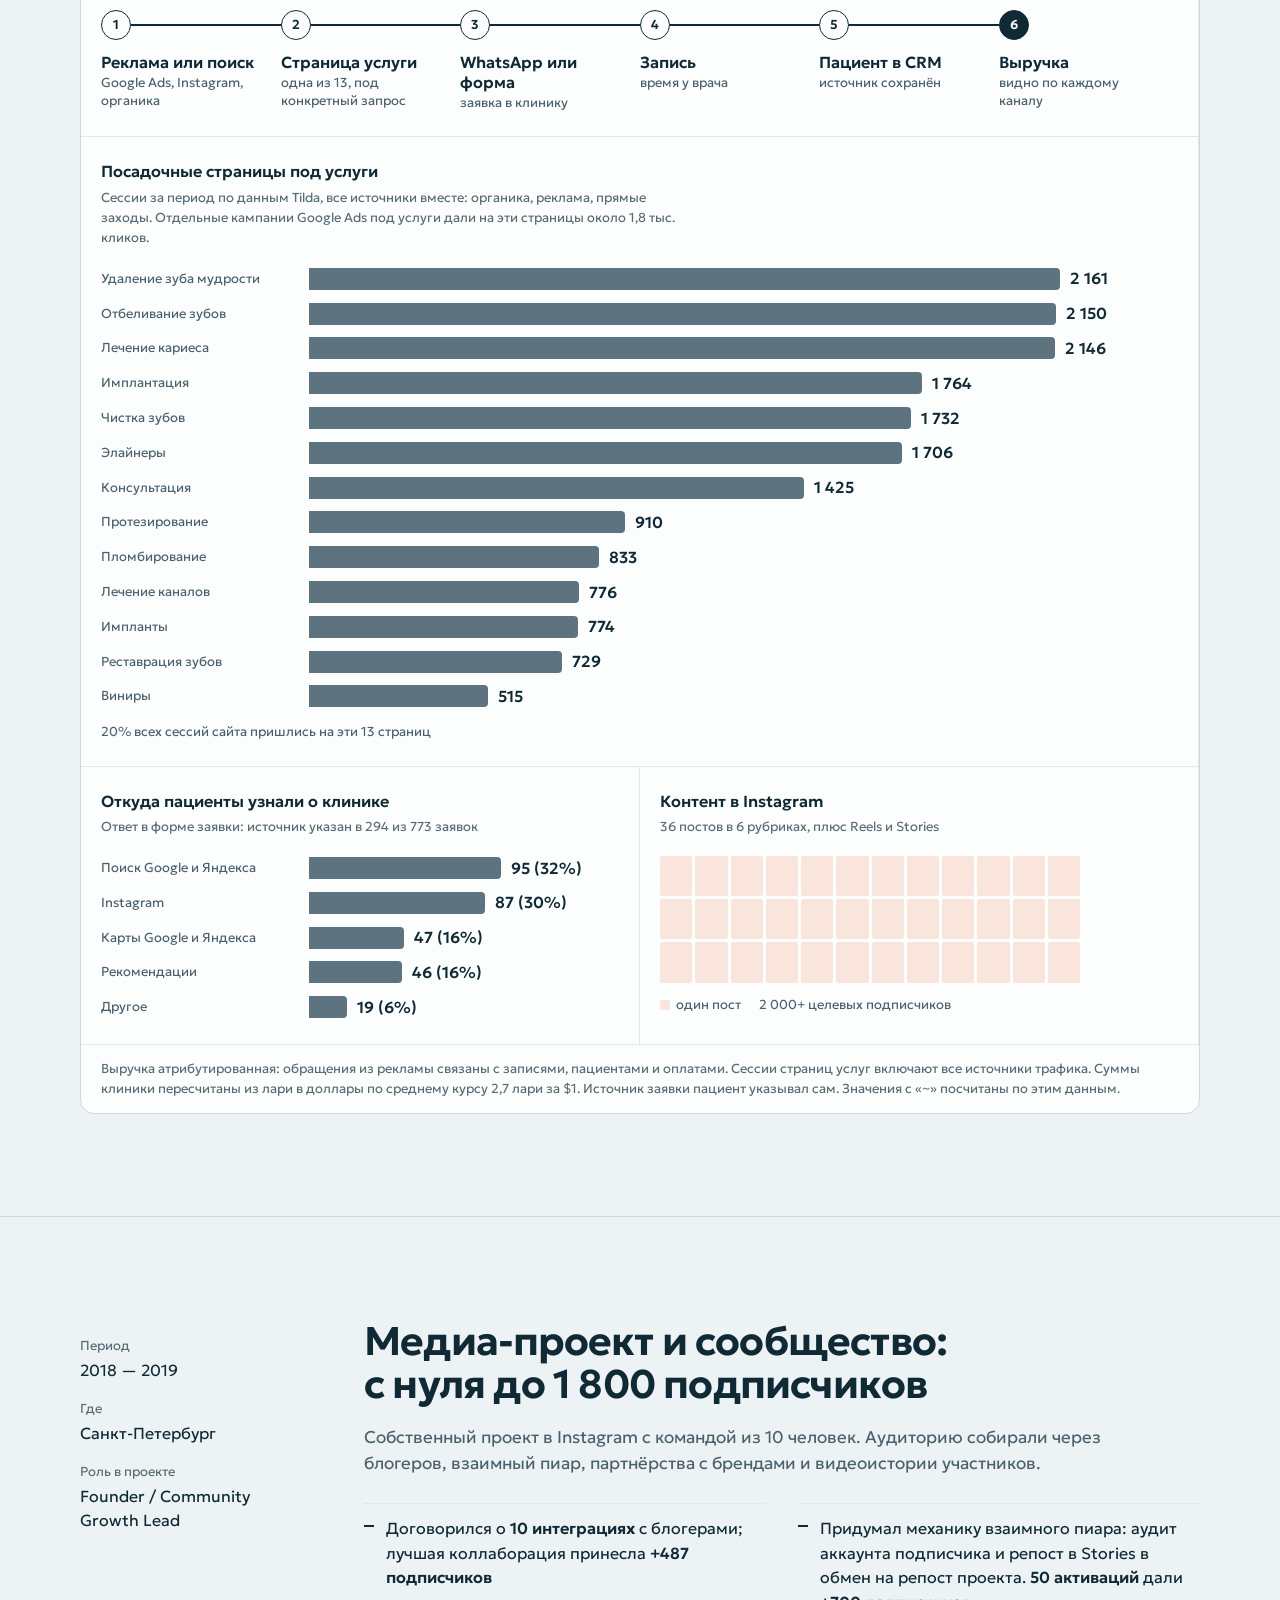
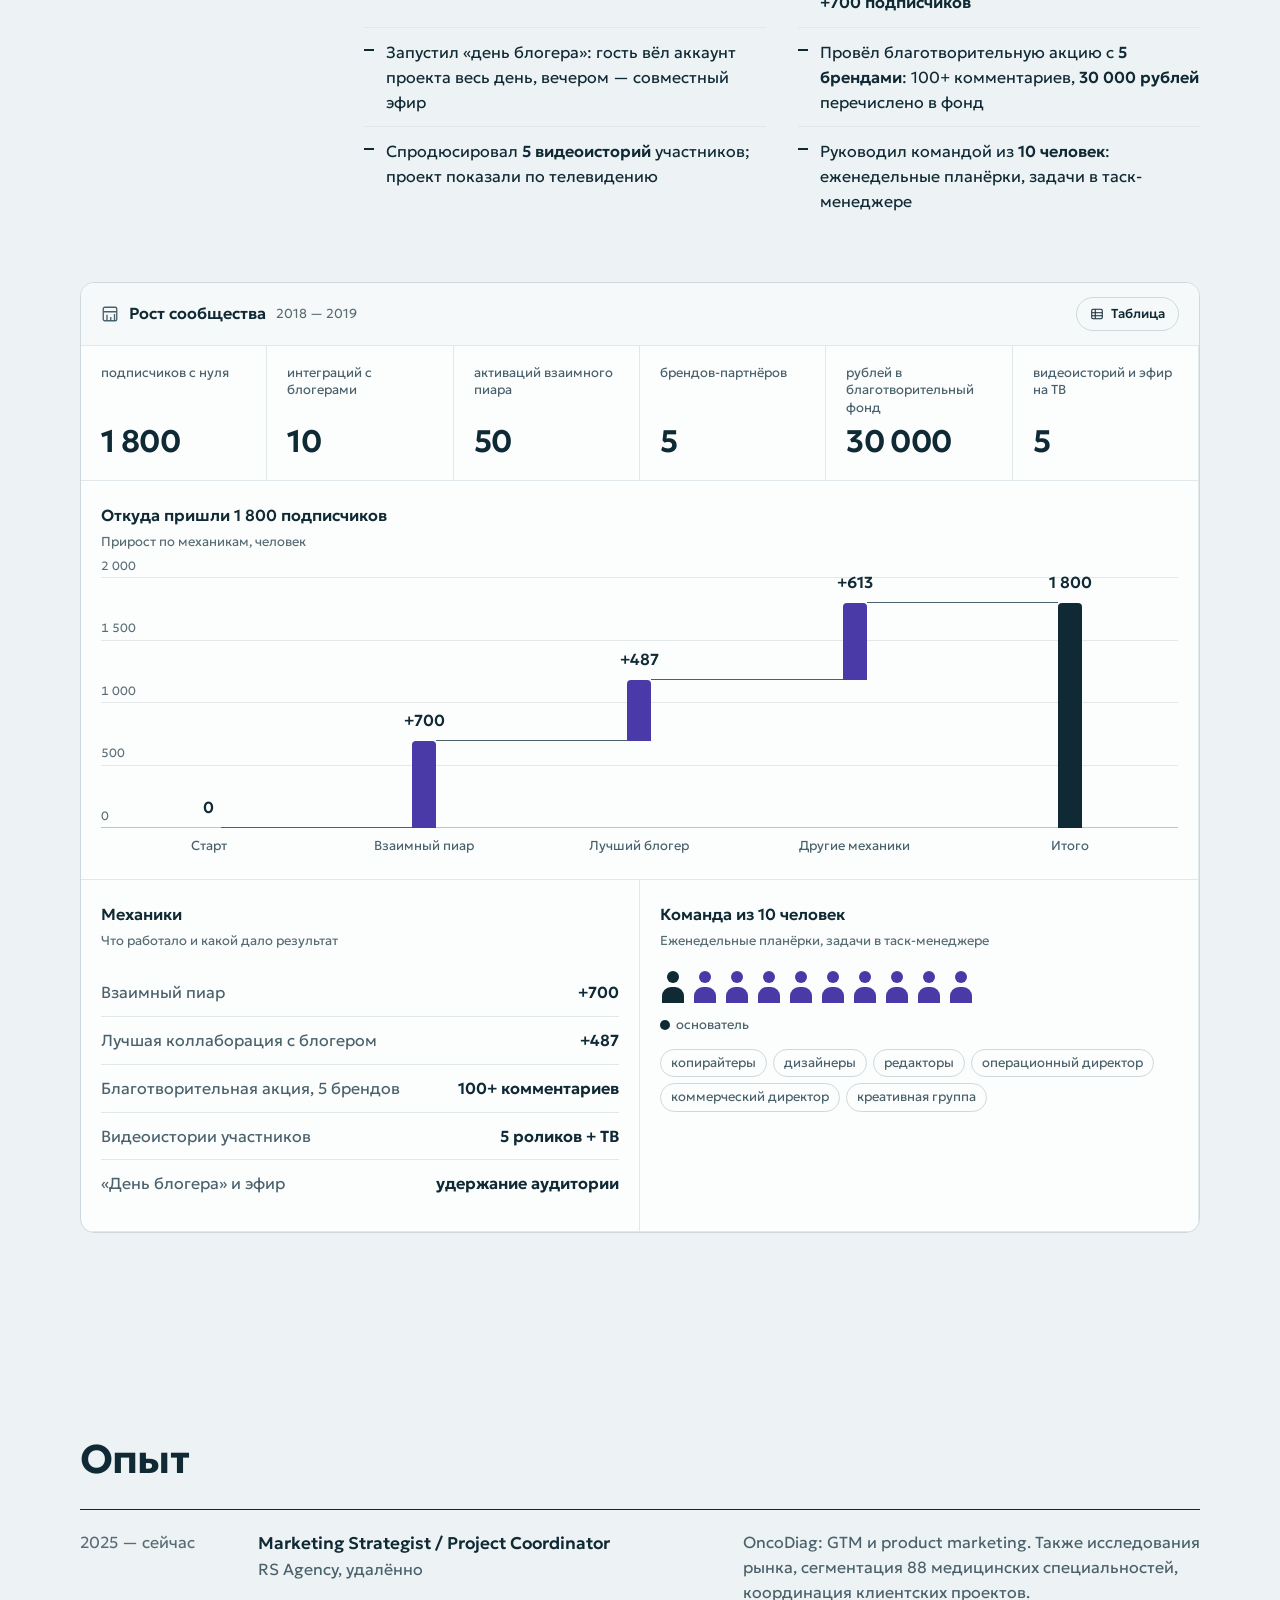
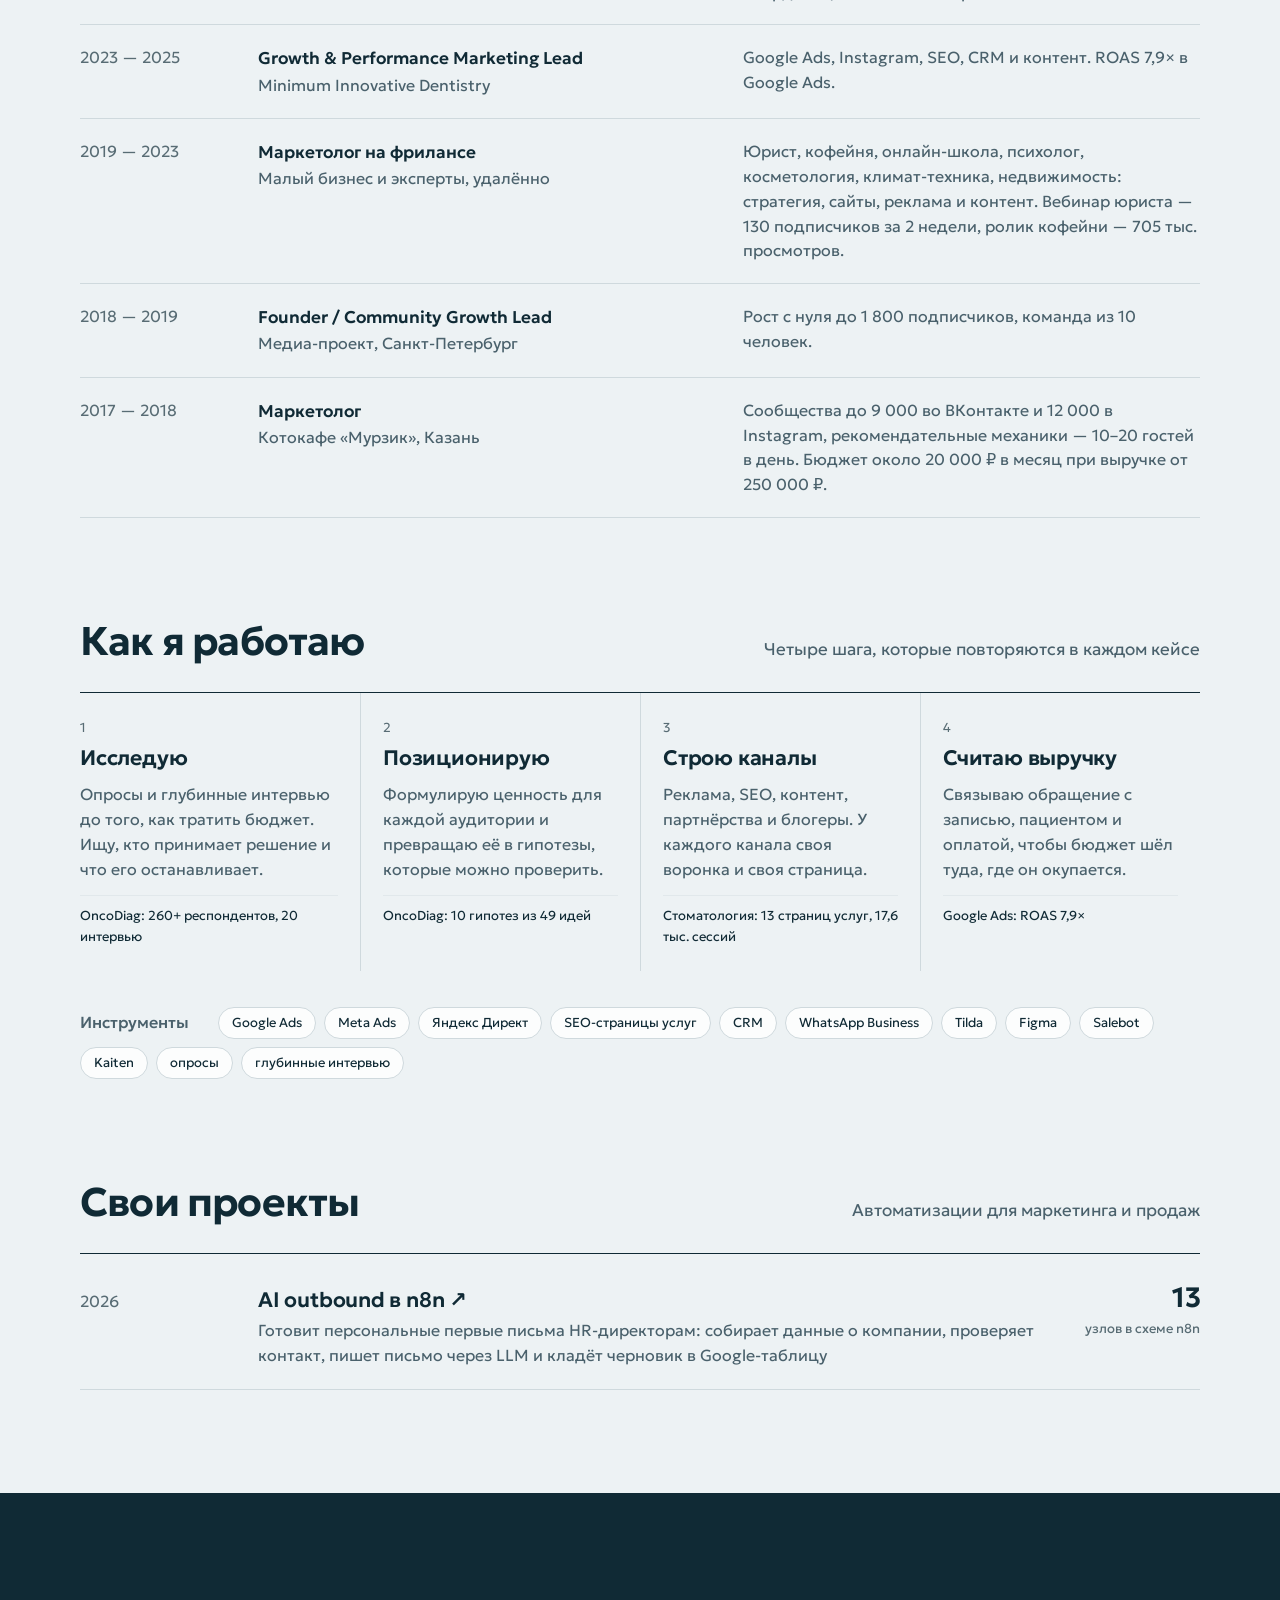
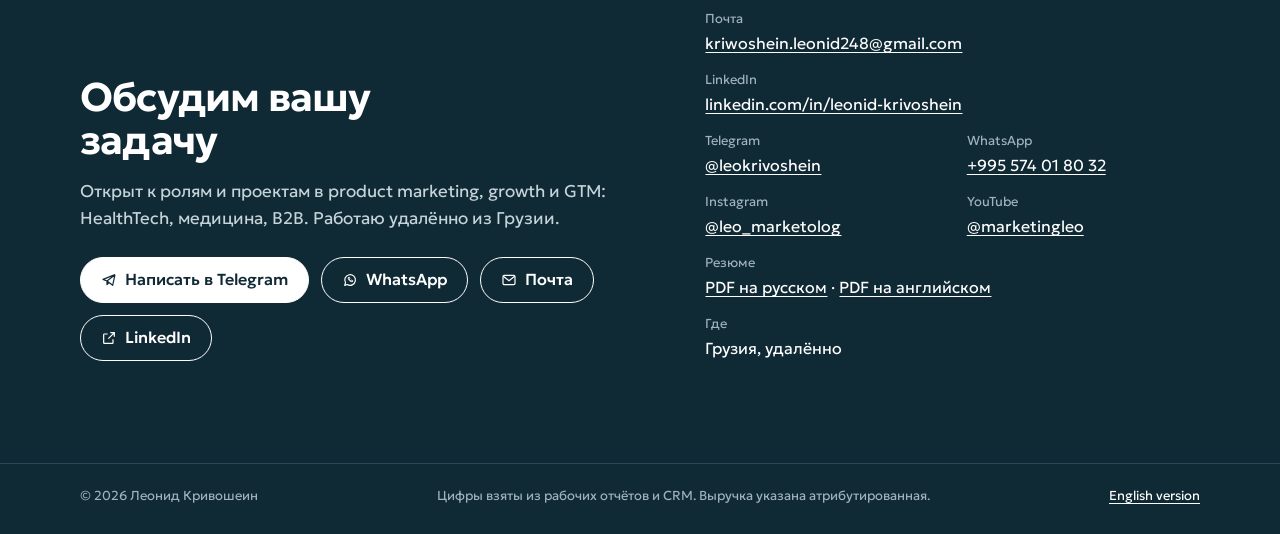
==== commit 1a2a5262: "CV and site: Murzik cat café results and links VK 9,000 and Instagram 12,000, referral mechanics (10" ====
--- a/index.html
+++ b/index.html
@@ -156,7 +156,7 @@
 
 <section class="section" id="experience"><div class="wrap">
   <div class="section-head"><h2>Опыт</h2></div>
-  <ol class="exp"><li><span class="exp-years">2025 — сейчас</span><span><span class="exp-role">Marketing Strategist / Project Coordinator</span><br><span class="exp-org">RS Agency, удалённо</span></span><span class="exp-what">OncoDiag: GTM и product marketing. Также исследования рынка, сегментация 88 медицинских специальностей, координация клиентских проектов.</span></li><li><span class="exp-years">2023 — 2025</span><span><span class="exp-role">Growth &amp; Performance Marketing Lead</span><br><span class="exp-org">Minimum Innovative Dentistry</span></span><span class="exp-what">Google Ads, Instagram, SEO, CRM и контент. ROAS 7,9× в Google Ads.</span></li><li><span class="exp-years">2019 — 2023</span><span><span class="exp-role">Маркетолог на фрилансе</span><br><span class="exp-org">Малый бизнес и эксперты, удалённо</span></span><span class="exp-what">Юрист, кофейня, онлайн-школа, психолог, косметология, климат-техника, недвижимость: стратегия, сайты, реклама и контент. Вебинар юриста — 130 подписчиков за 2 недели, ролик кофейни — 705 тыс. просмотров.</span></li><li><span class="exp-years">2018 — 2019</span><span><span class="exp-role">Founder / Community Growth Lead</span><br><span class="exp-org">Медиа-проект, Санкт-Петербург</span></span><span class="exp-what">Рост с нуля до 1 800 подписчиков, команда из 10 человек.</span></li><li><span class="exp-years">2017 — 2018</span><span><span class="exp-role">Маркетолог</span><br><span class="exp-org">Котокафе «Мурзик», Казань</span></span><span class="exp-what">ВКонтакте: контент, анкета и бронь в группе, таргет; Instagram; пристройство котиков через репосты.</span></li></ol>
+  <ol class="exp"><li><span class="exp-years">2025 — сейчас</span><span><span class="exp-role">Marketing Strategist / Project Coordinator</span><br><span class="exp-org">RS Agency, удалённо</span></span><span class="exp-what">OncoDiag: GTM и product marketing. Также исследования рынка, сегментация 88 медицинских специальностей, координация клиентских проектов.</span></li><li><span class="exp-years">2023 — 2025</span><span><span class="exp-role">Growth &amp; Performance Marketing Lead</span><br><span class="exp-org">Minimum Innovative Dentistry</span></span><span class="exp-what">Google Ads, Instagram, SEO, CRM и контент. ROAS 7,9× в Google Ads.</span></li><li><span class="exp-years">2019 — 2023</span><span><span class="exp-role">Маркетолог на фрилансе</span><br><span class="exp-org">Малый бизнес и эксперты, удалённо</span></span><span class="exp-what">Юрист, кофейня, онлайн-школа, психолог, косметология, климат-техника, недвижимость: стратегия, сайты, реклама и контент. Вебинар юриста — 130 подписчиков за 2 недели, ролик кофейни — 705 тыс. просмотров.</span></li><li><span class="exp-years">2018 — 2019</span><span><span class="exp-role">Founder / Community Growth Lead</span><br><span class="exp-org">Медиа-проект, Санкт-Петербург</span></span><span class="exp-what">Рост с нуля до 1 800 подписчиков, команда из 10 человек.</span></li><li><span class="exp-years">2017 — 2018</span><span><span class="exp-role">Маркетолог</span><br><span class="exp-org">Котокафе «Мурзик», Казань</span></span><span class="exp-what">Сообщества до 9 000 во ВКонтакте и 12 000 в Instagram, рекомендательные механики — 10–20 гостей в день. Бюджет около 20 000 ₽ в месяц при выручке от 250 000 ₽.</span></li></ol>
 </div></section>
 
 <section class="section" id="approach" style="padding-top:0"><div class="wrap">
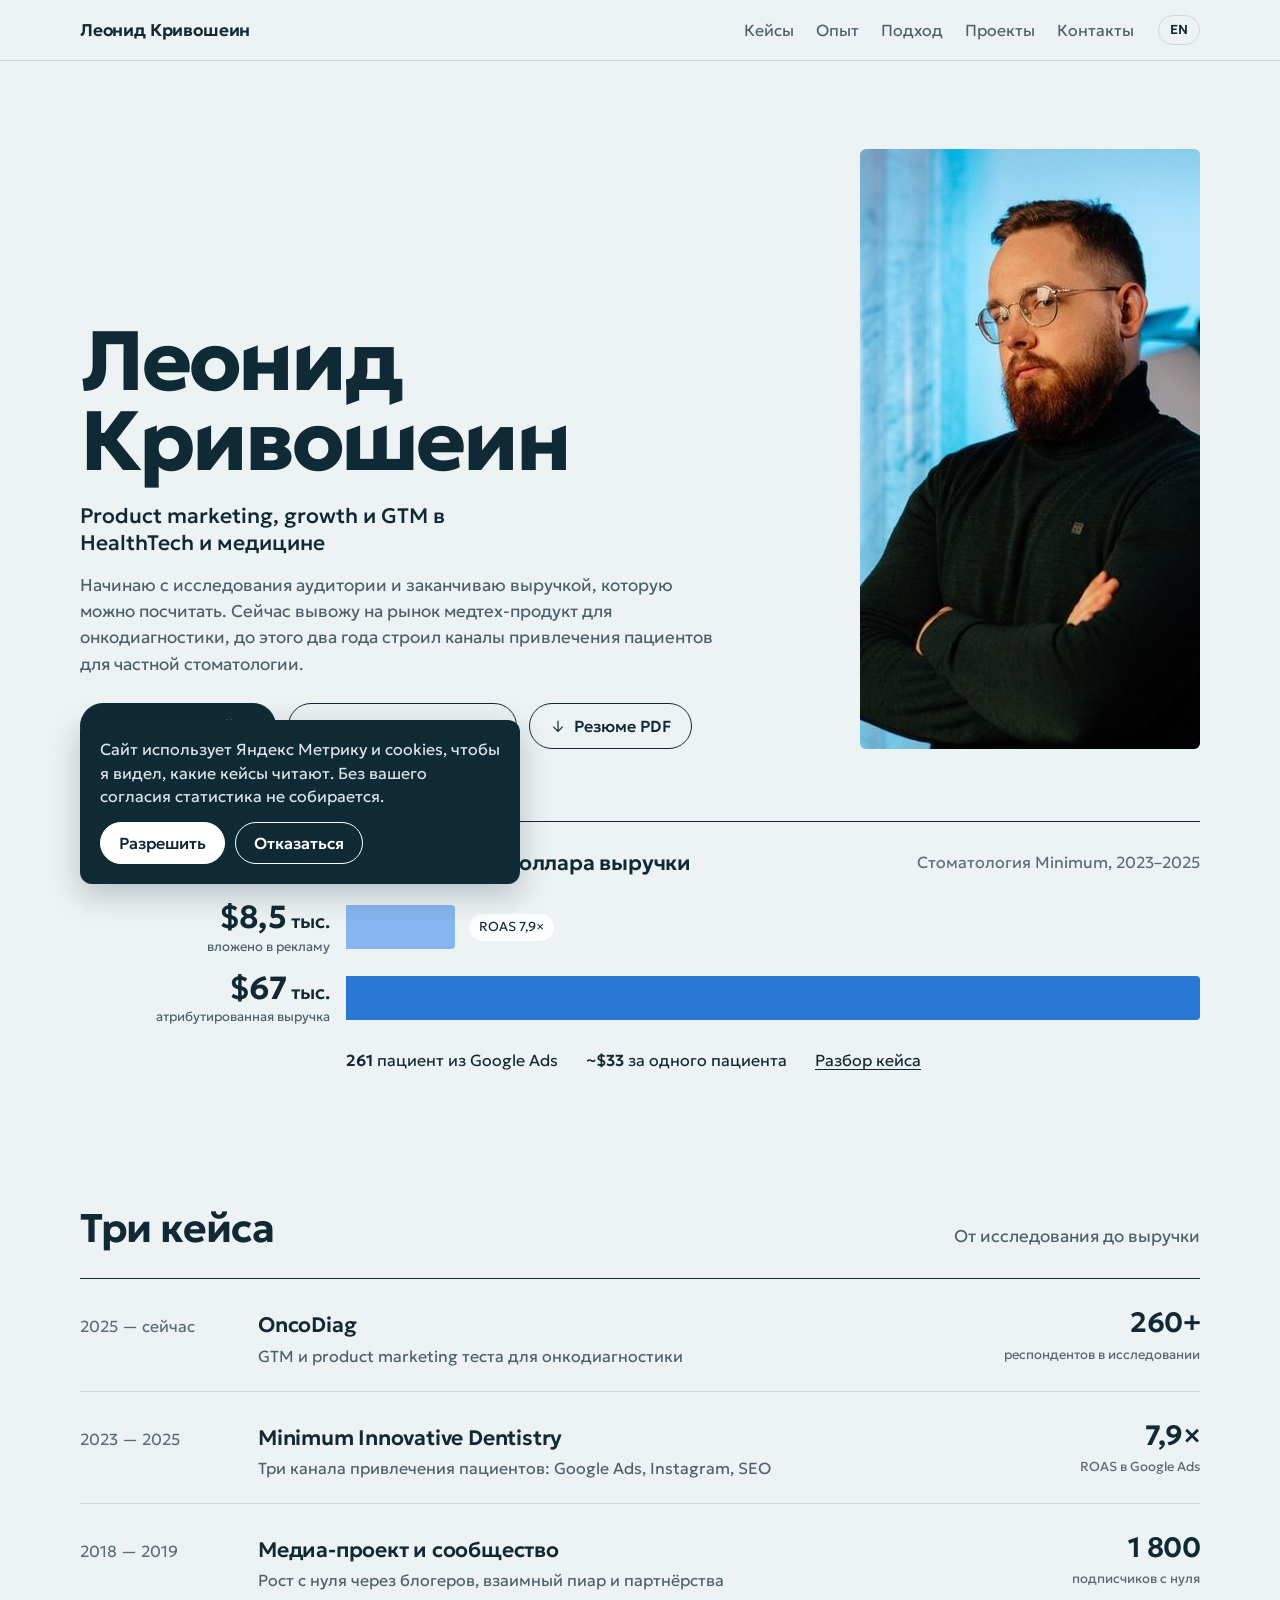
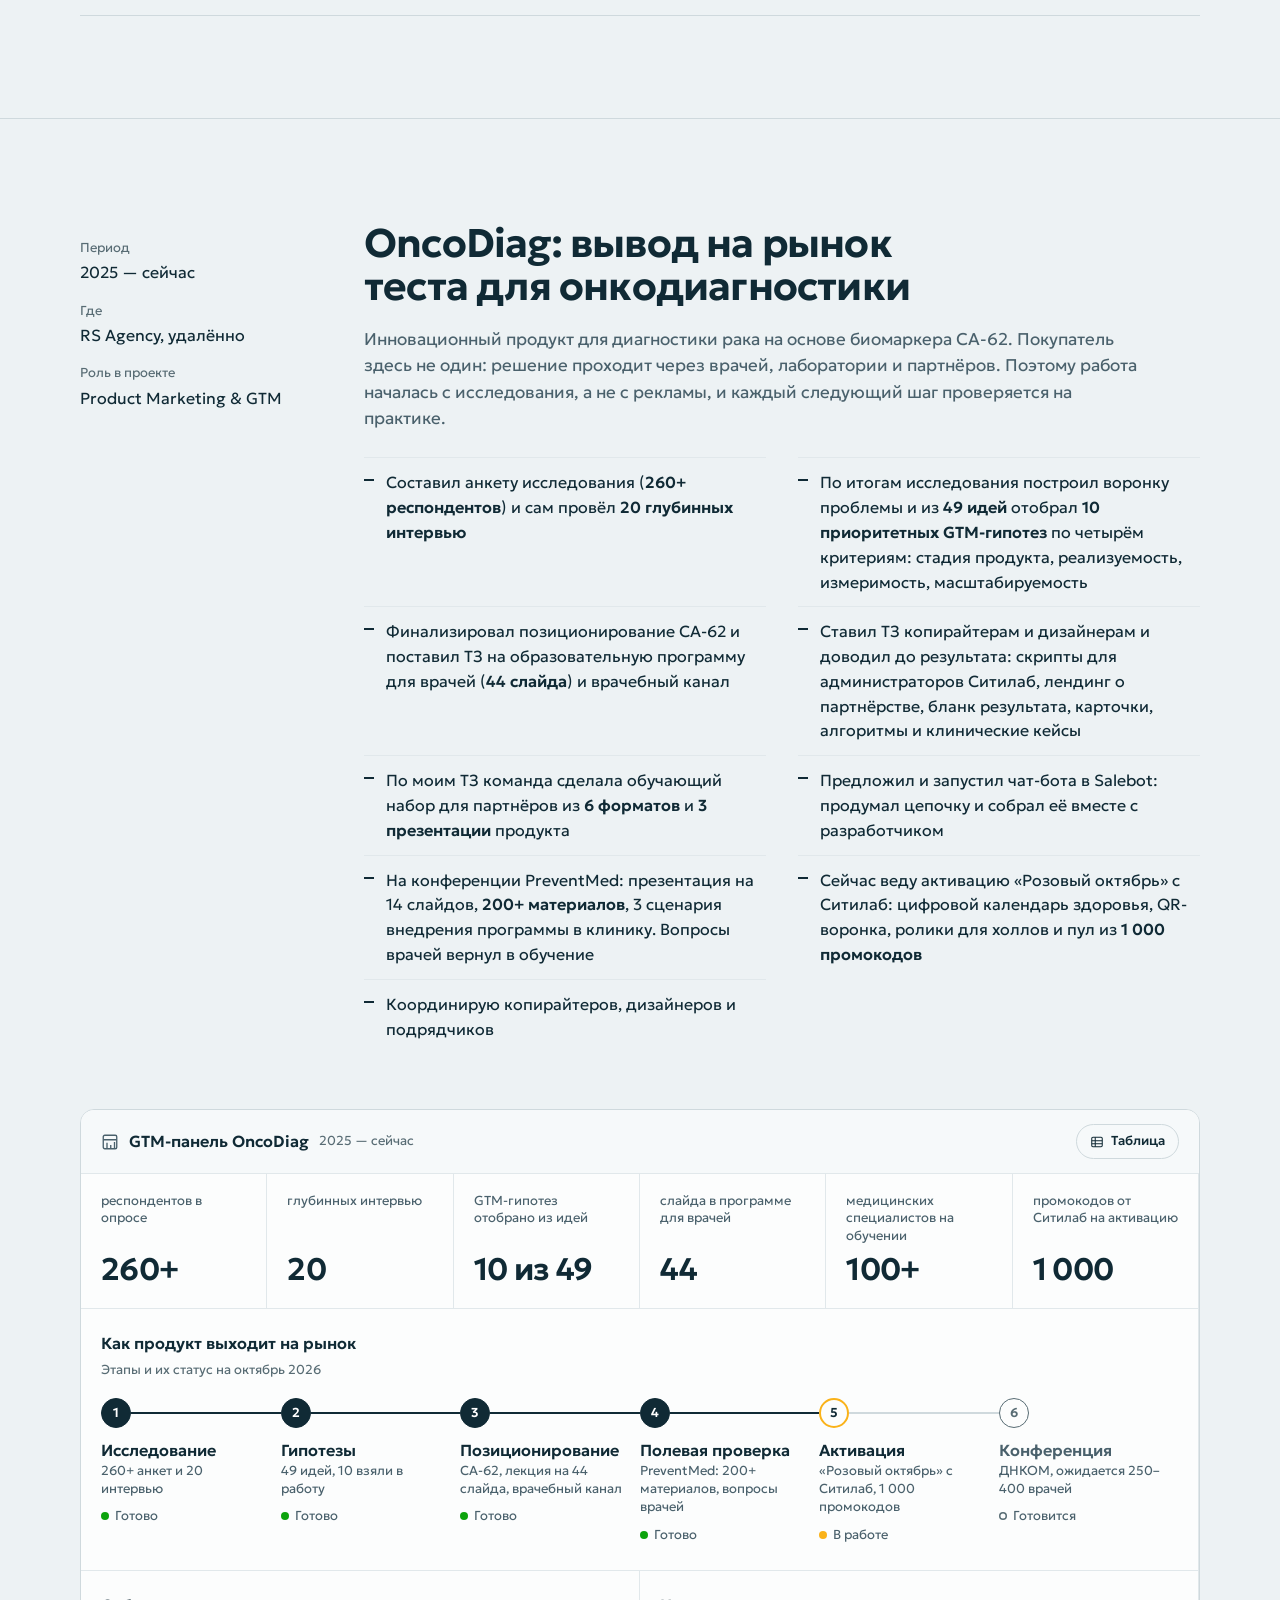
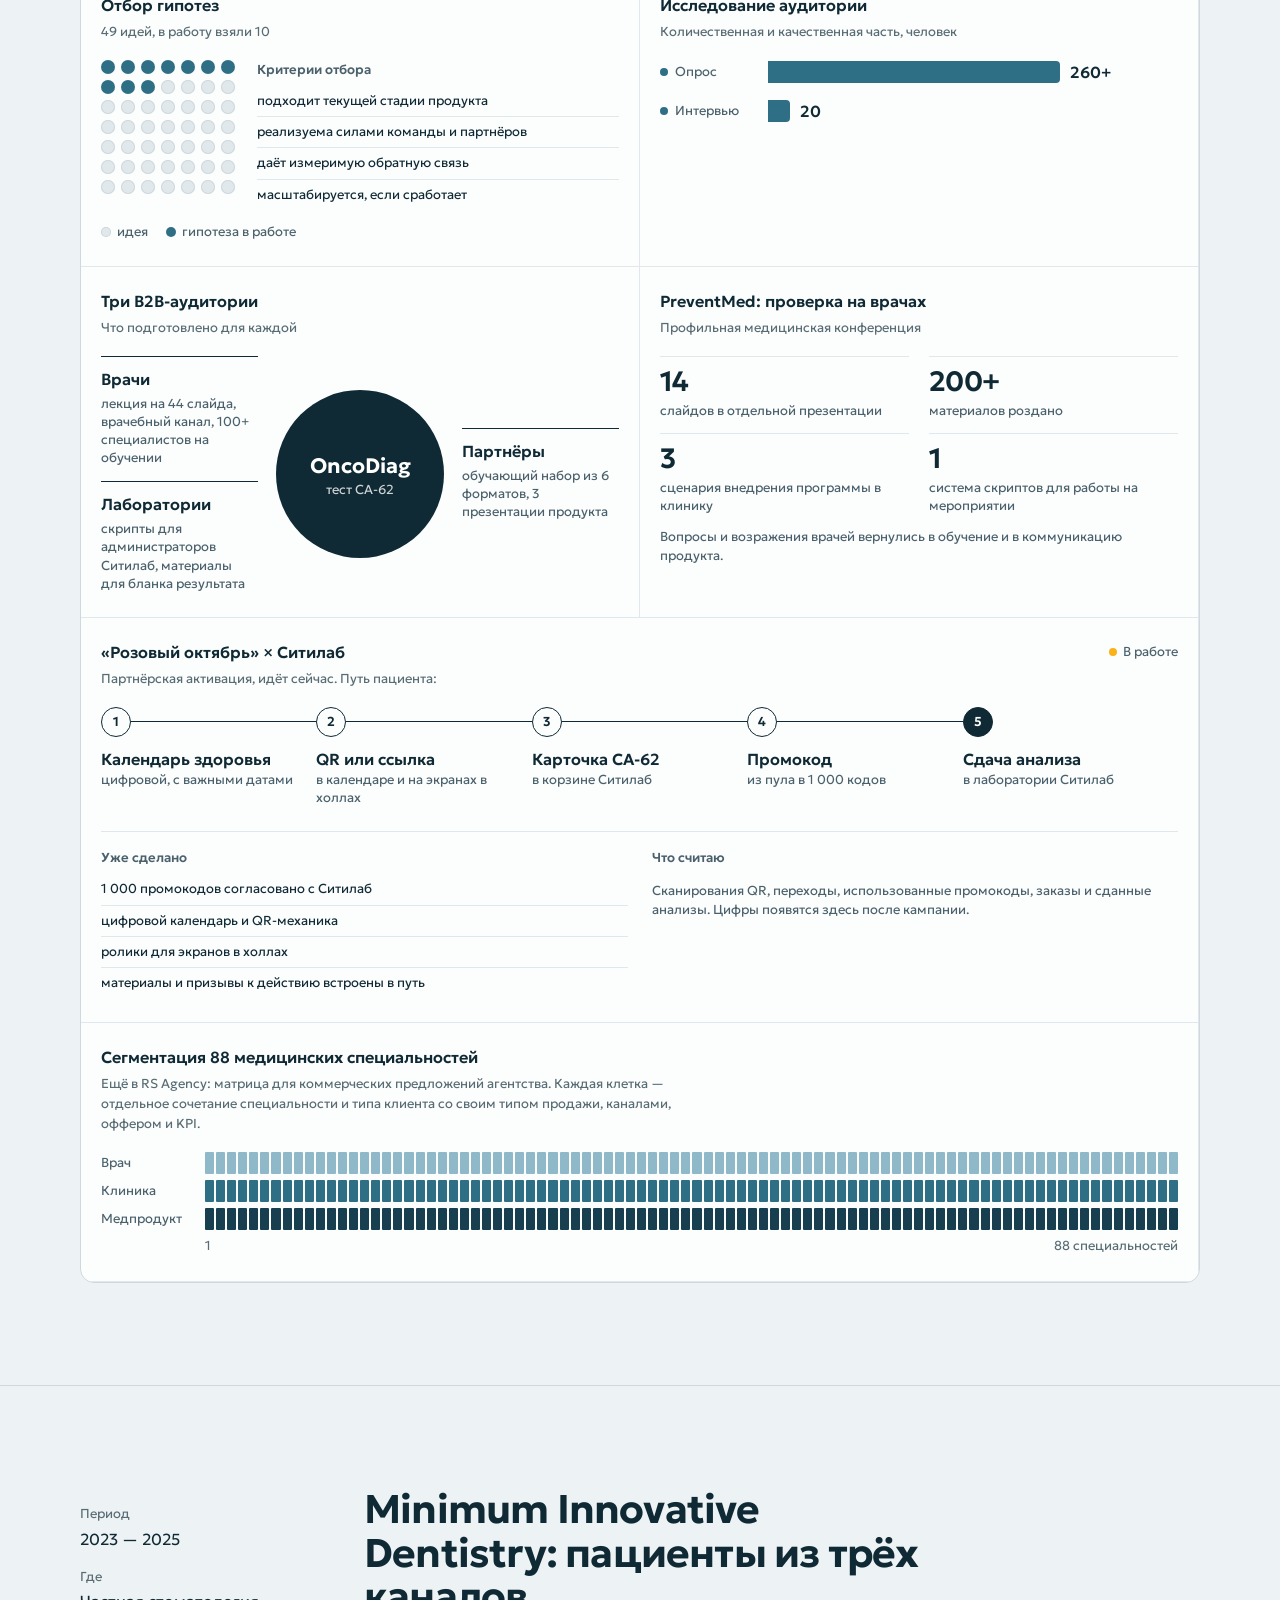
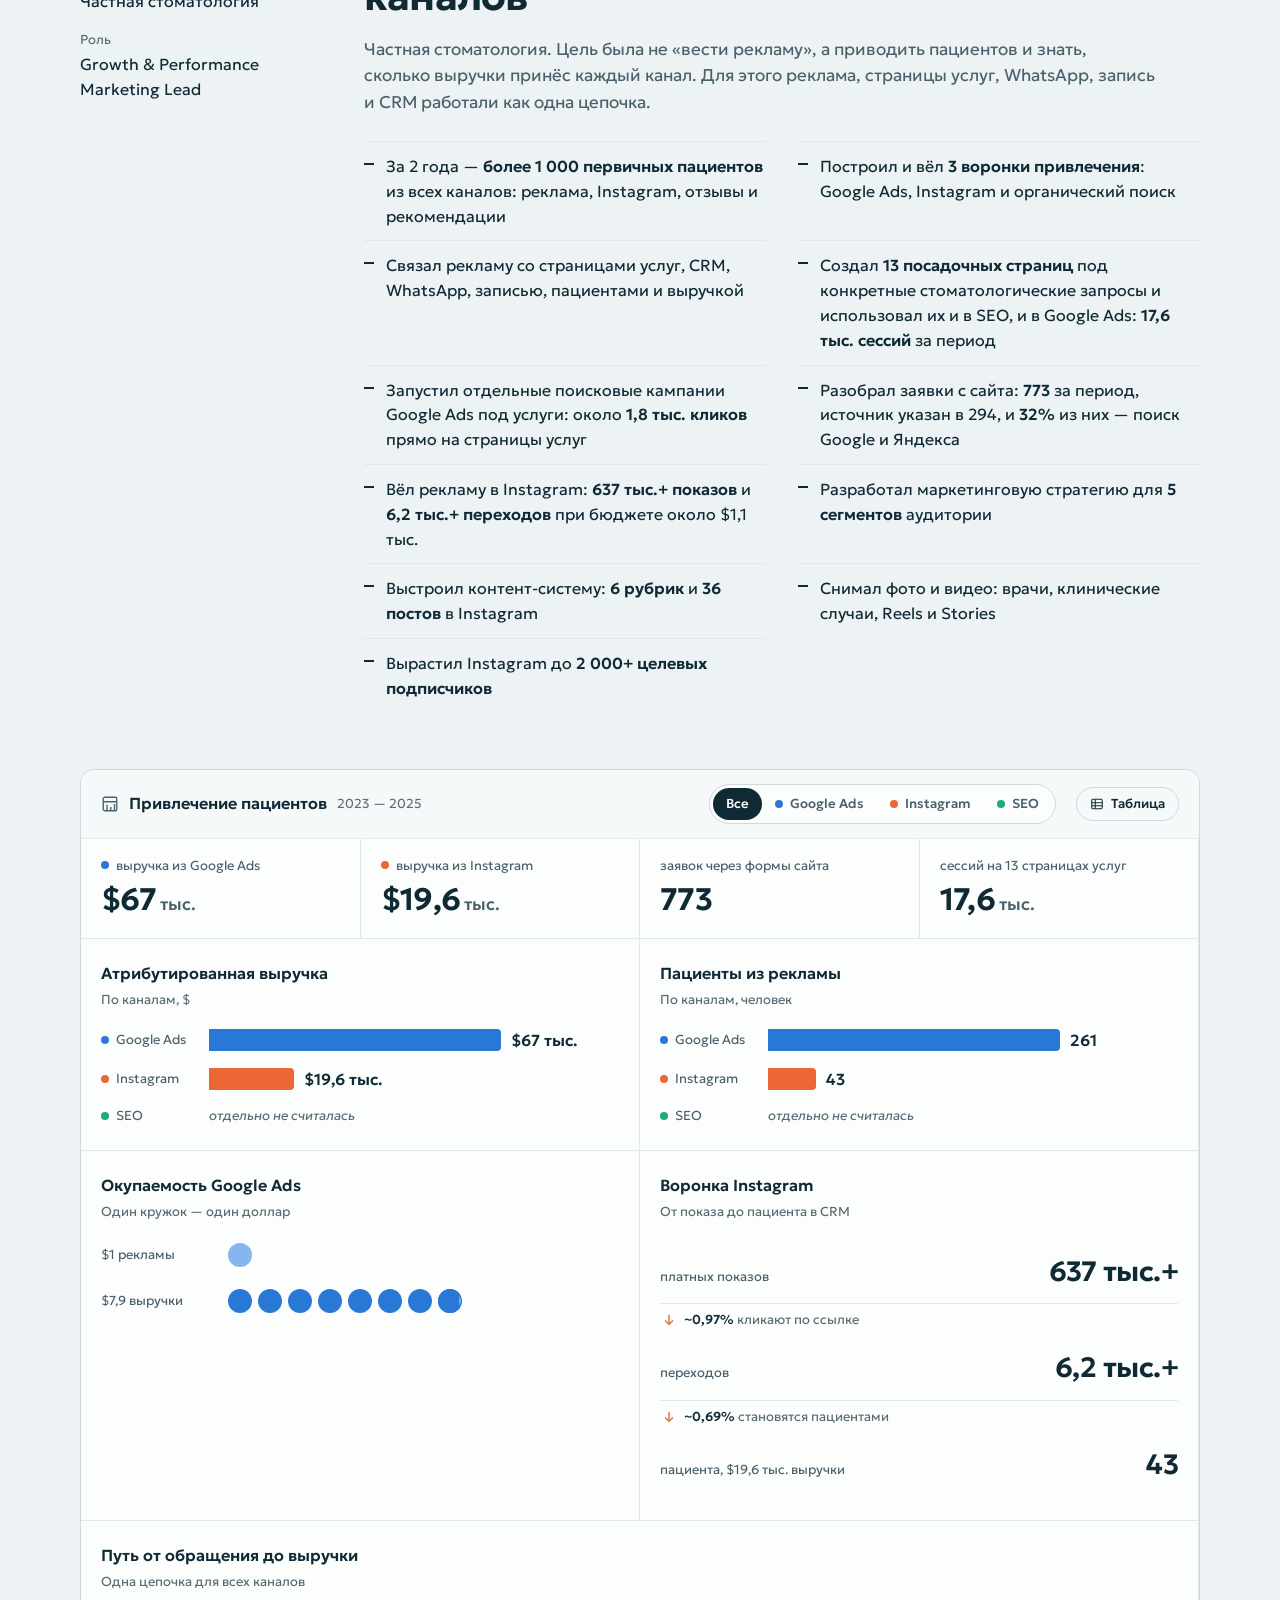
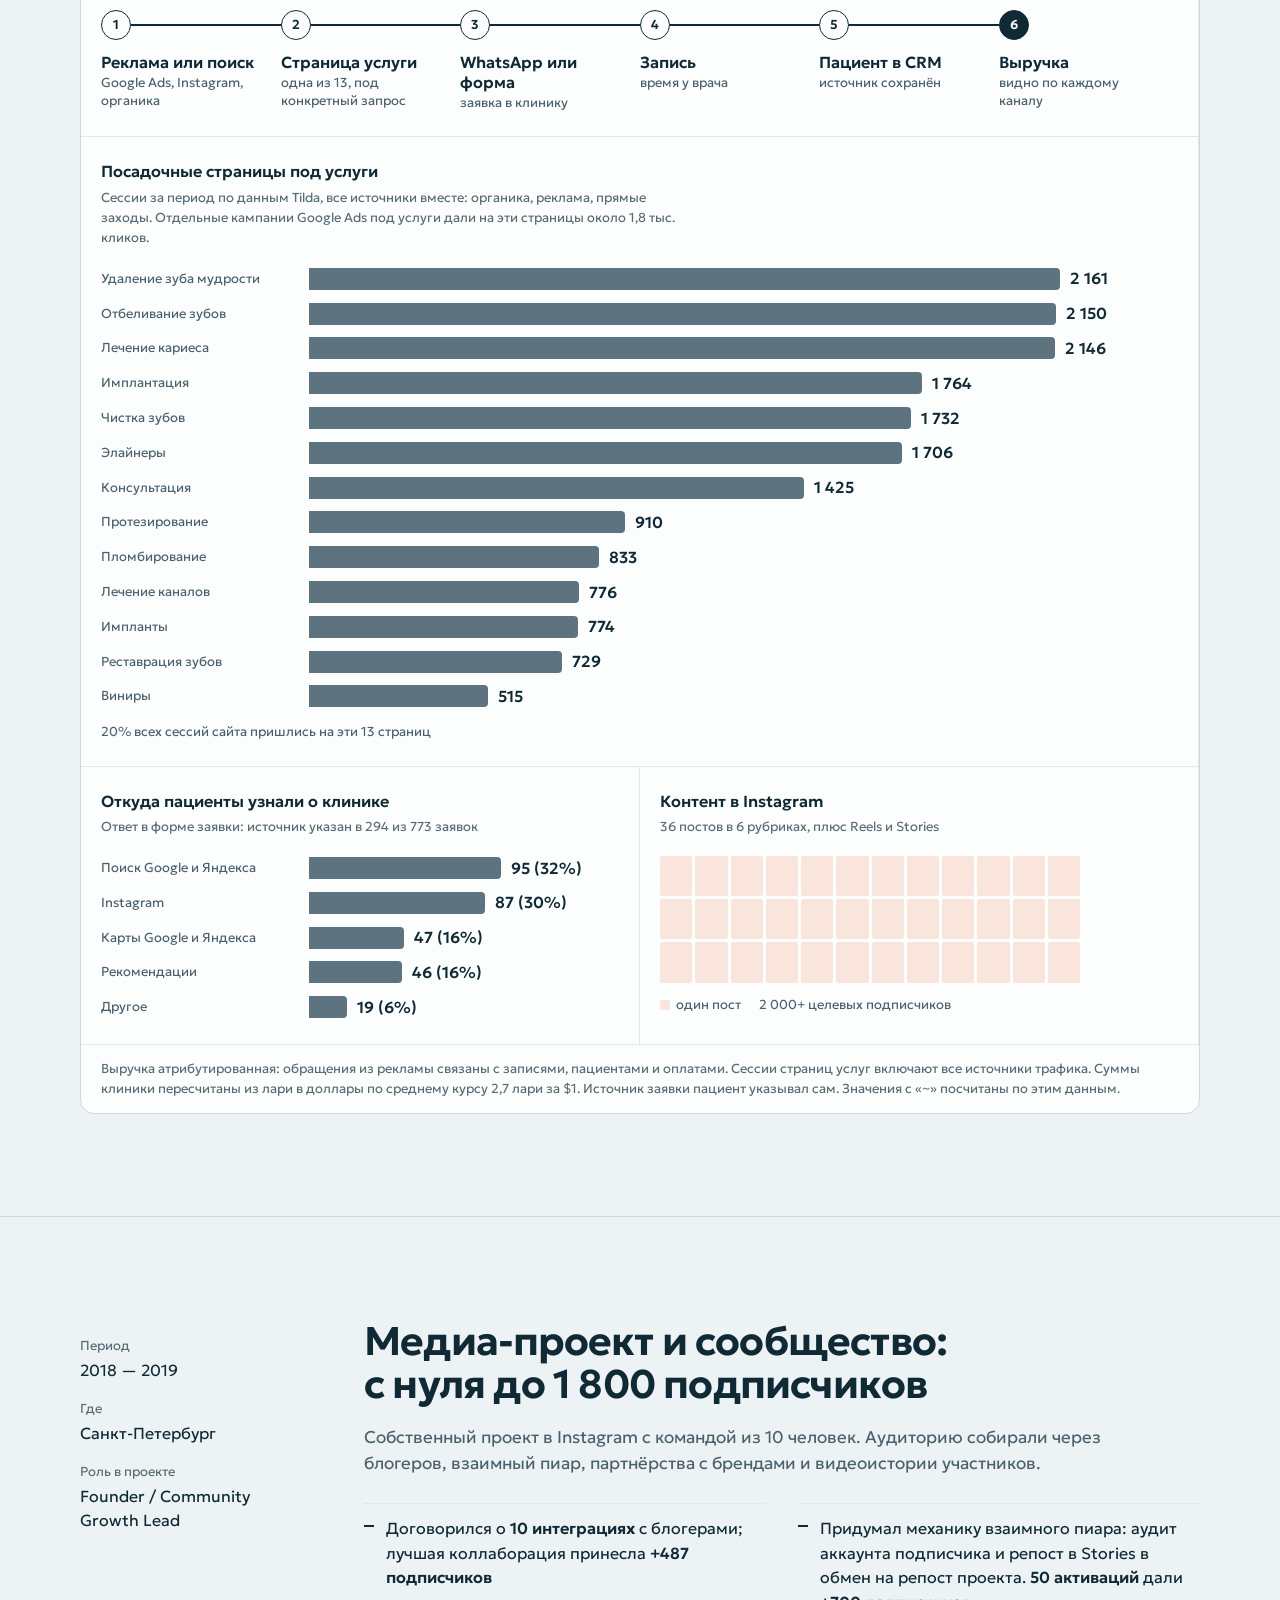
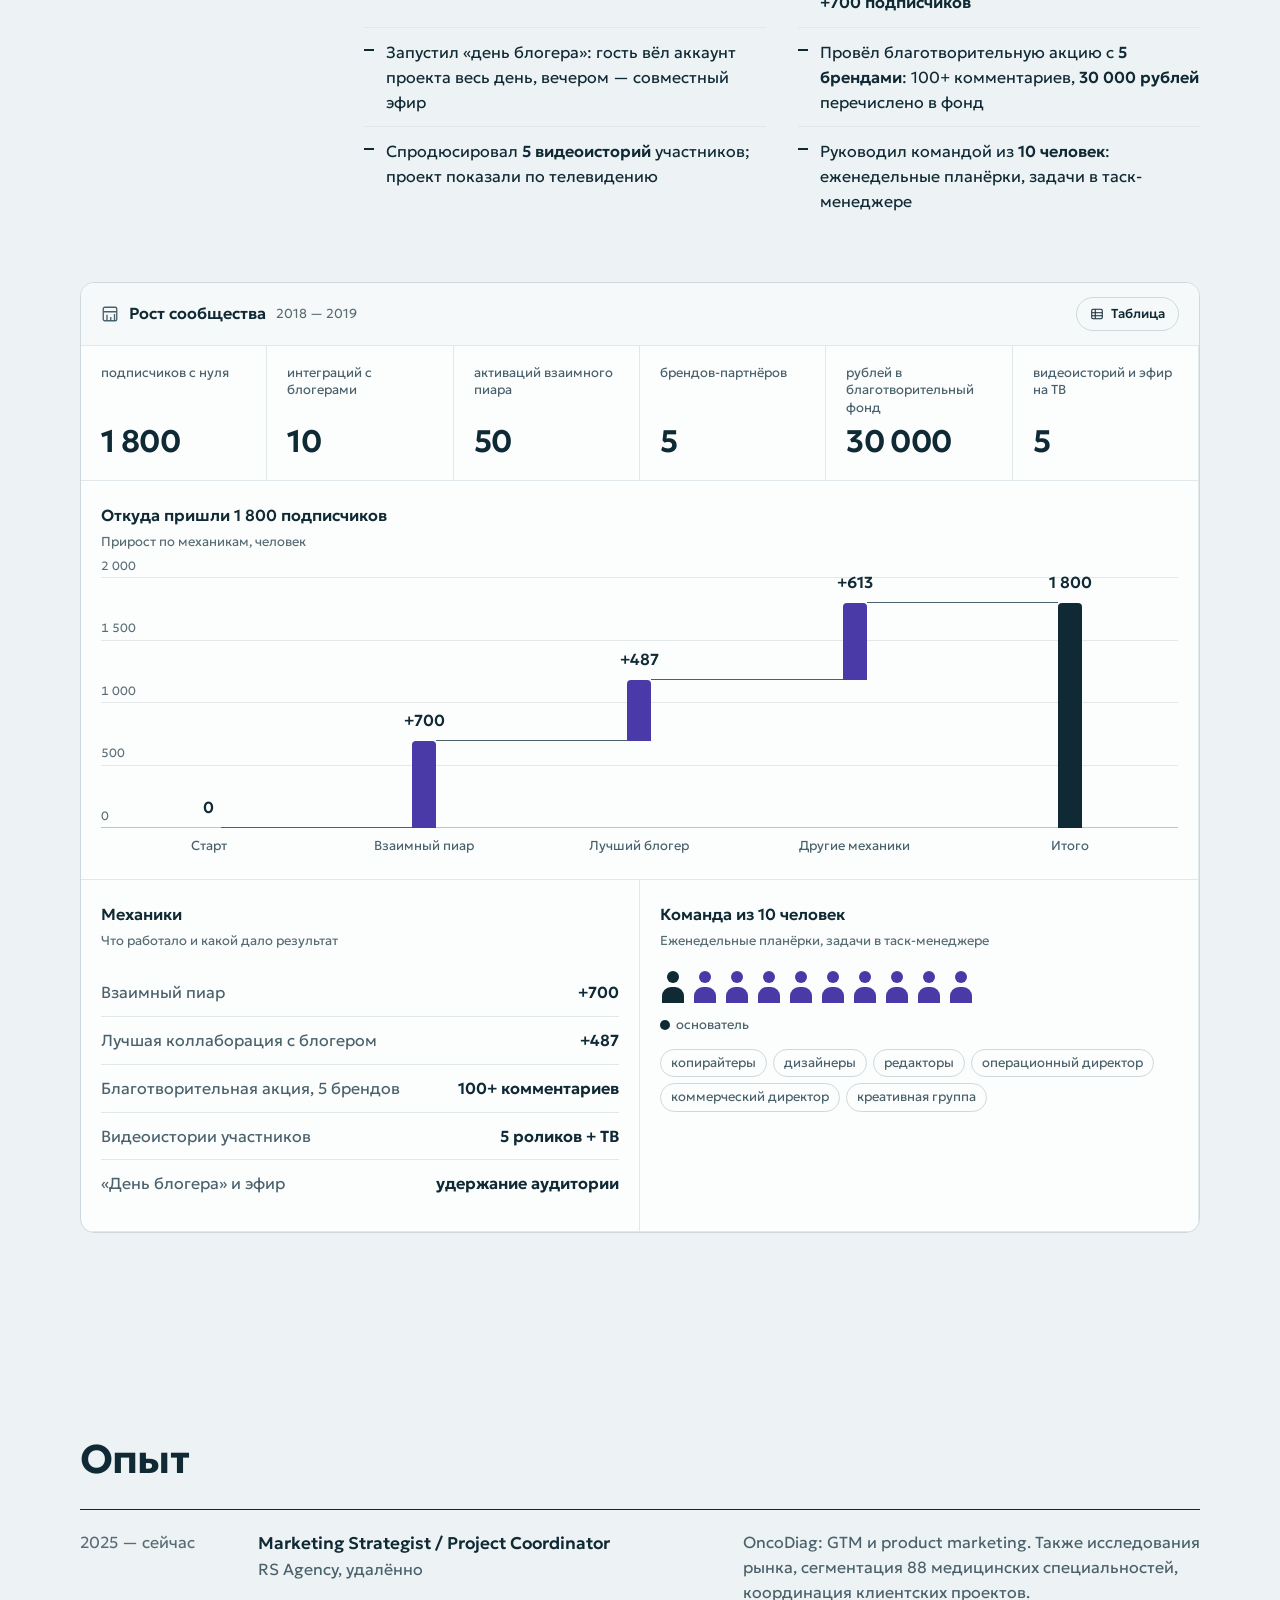
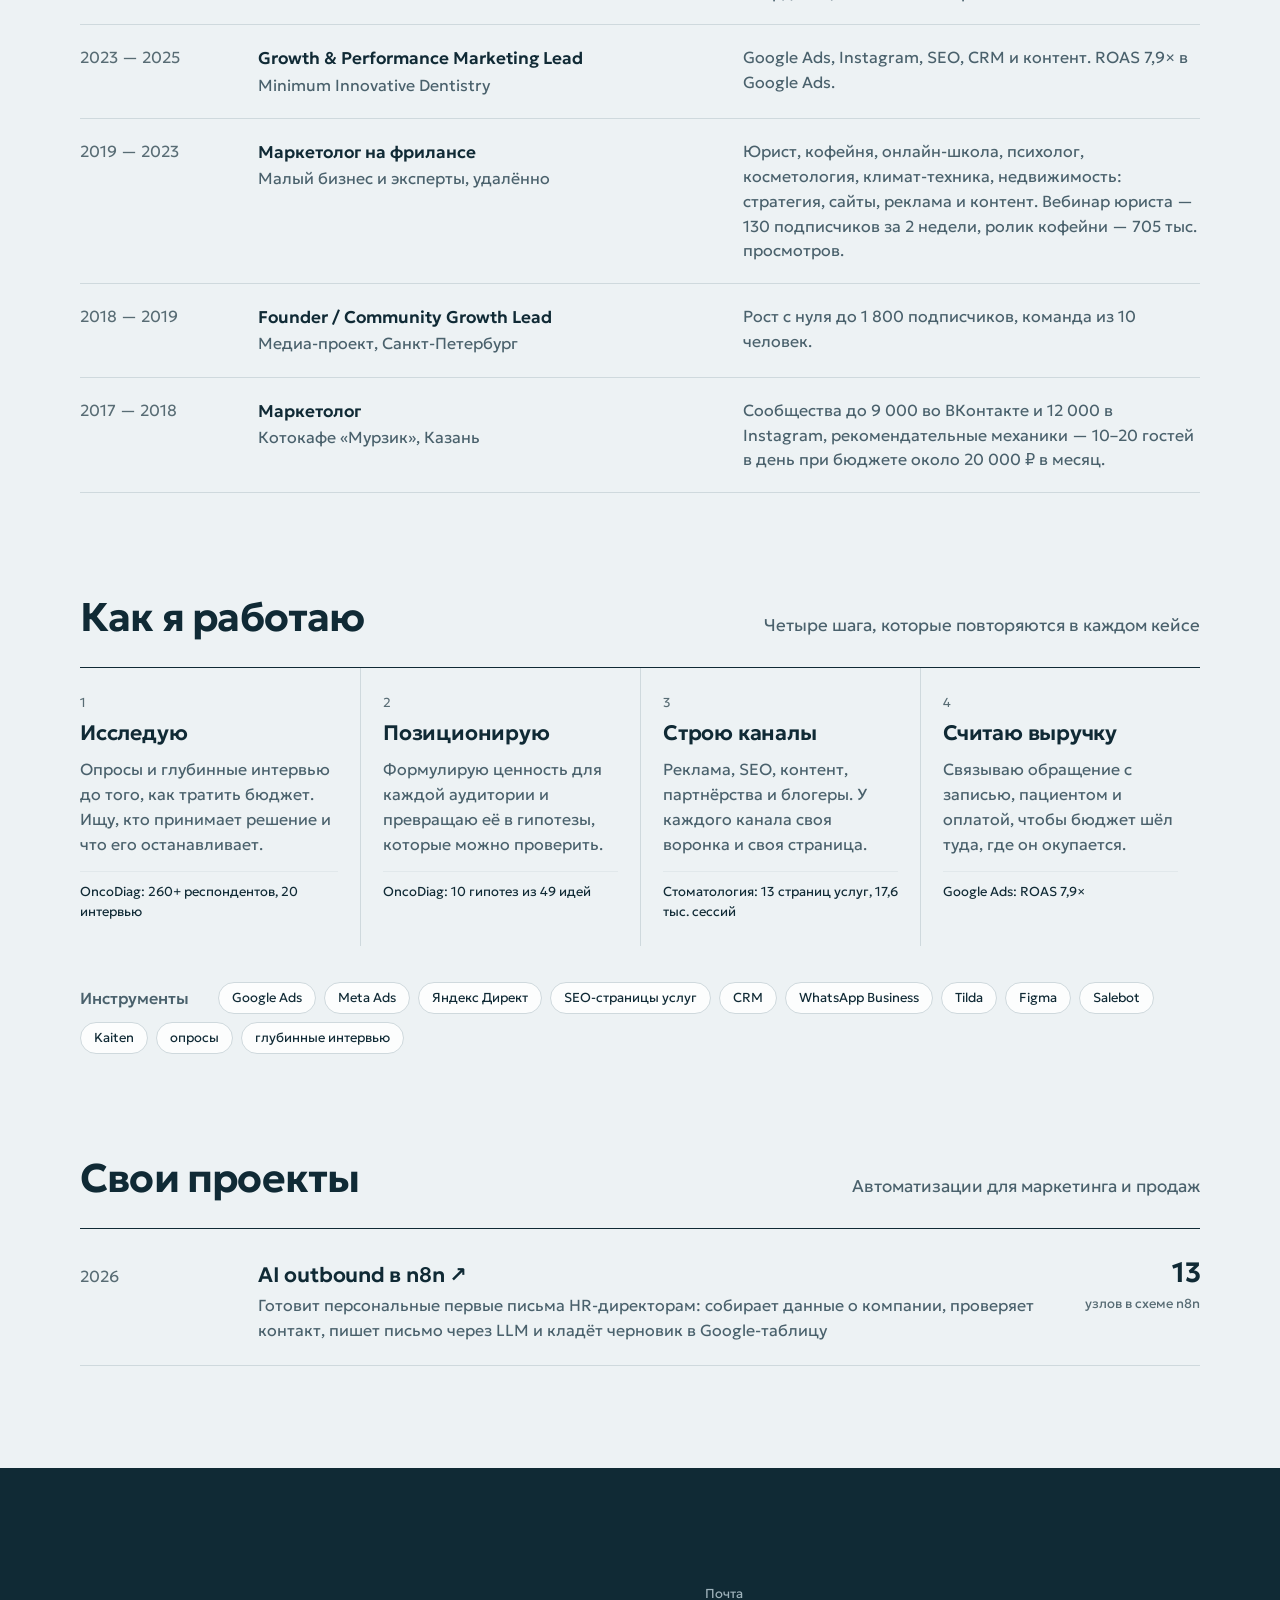
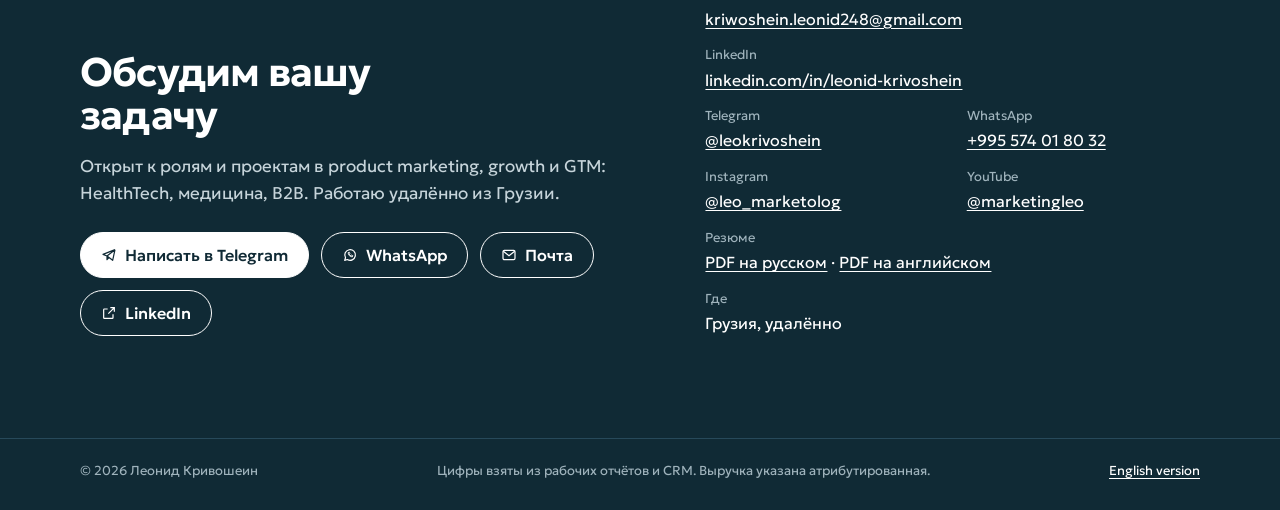
==== commit 822aca1f: "CV and site: drop café revenue figures, keep one Instagram link Co-Authored-By: Claude Opus 5.5 <nor" ====
--- a/index.html
+++ b/index.html
@@ -156,7 +156,7 @@
 
 <section class="section" id="experience"><div class="wrap">
   <div class="section-head"><h2>Опыт</h2></div>
-  <ol class="exp"><li><span class="exp-years">2025 — сейчас</span><span><span class="exp-role">Marketing Strategist / Project Coordinator</span><br><span class="exp-org">RS Agency, удалённо</span></span><span class="exp-what">OncoDiag: GTM и product marketing. Также исследования рынка, сегментация 88 медицинских специальностей, координация клиентских проектов.</span></li><li><span class="exp-years">2023 — 2025</span><span><span class="exp-role">Growth &amp; Performance Marketing Lead</span><br><span class="exp-org">Minimum Innovative Dentistry</span></span><span class="exp-what">Google Ads, Instagram, SEO, CRM и контент. ROAS 7,9× в Google Ads.</span></li><li><span class="exp-years">2019 — 2023</span><span><span class="exp-role">Маркетолог на фрилансе</span><br><span class="exp-org">Малый бизнес и эксперты, удалённо</span></span><span class="exp-what">Юрист, кофейня, онлайн-школа, психолог, косметология, климат-техника, недвижимость: стратегия, сайты, реклама и контент. Вебинар юриста — 130 подписчиков за 2 недели, ролик кофейни — 705 тыс. просмотров.</span></li><li><span class="exp-years">2018 — 2019</span><span><span class="exp-role">Founder / Community Growth Lead</span><br><span class="exp-org">Медиа-проект, Санкт-Петербург</span></span><span class="exp-what">Рост с нуля до 1 800 подписчиков, команда из 10 человек.</span></li><li><span class="exp-years">2017 — 2018</span><span><span class="exp-role">Маркетолог</span><br><span class="exp-org">Котокафе «Мурзик», Казань</span></span><span class="exp-what">Сообщества до 9 000 во ВКонтакте и 12 000 в Instagram, рекомендательные механики — 10–20 гостей в день. Бюджет около 20 000 ₽ в месяц при выручке от 250 000 ₽.</span></li></ol>
+  <ol class="exp"><li><span class="exp-years">2025 — сейчас</span><span><span class="exp-role">Marketing Strategist / Project Coordinator</span><br><span class="exp-org">RS Agency, удалённо</span></span><span class="exp-what">OncoDiag: GTM и product marketing. Также исследования рынка, сегментация 88 медицинских специальностей, координация клиентских проектов.</span></li><li><span class="exp-years">2023 — 2025</span><span><span class="exp-role">Growth &amp; Performance Marketing Lead</span><br><span class="exp-org">Minimum Innovative Dentistry</span></span><span class="exp-what">Google Ads, Instagram, SEO, CRM и контент. ROAS 7,9× в Google Ads.</span></li><li><span class="exp-years">2019 — 2023</span><span><span class="exp-role">Маркетолог на фрилансе</span><br><span class="exp-org">Малый бизнес и эксперты, удалённо</span></span><span class="exp-what">Юрист, кофейня, онлайн-школа, психолог, косметология, климат-техника, недвижимость: стратегия, сайты, реклама и контент. Вебинар юриста — 130 подписчиков за 2 недели, ролик кофейни — 705 тыс. просмотров.</span></li><li><span class="exp-years">2018 — 2019</span><span><span class="exp-role">Founder / Community Growth Lead</span><br><span class="exp-org">Медиа-проект, Санкт-Петербург</span></span><span class="exp-what">Рост с нуля до 1 800 подписчиков, команда из 10 человек.</span></li><li><span class="exp-years">2017 — 2018</span><span><span class="exp-role">Маркетолог</span><br><span class="exp-org">Котокафе «Мурзик», Казань</span></span><span class="exp-what">Сообщества до 9 000 во ВКонтакте и 12 000 в Instagram, рекомендательные механики — 10–20 гостей в день при бюджете около 20 000 ₽ в месяц.</span></li></ol>
 </div></section>
 
 <section class="section" id="approach" style="padding-top:0"><div class="wrap">
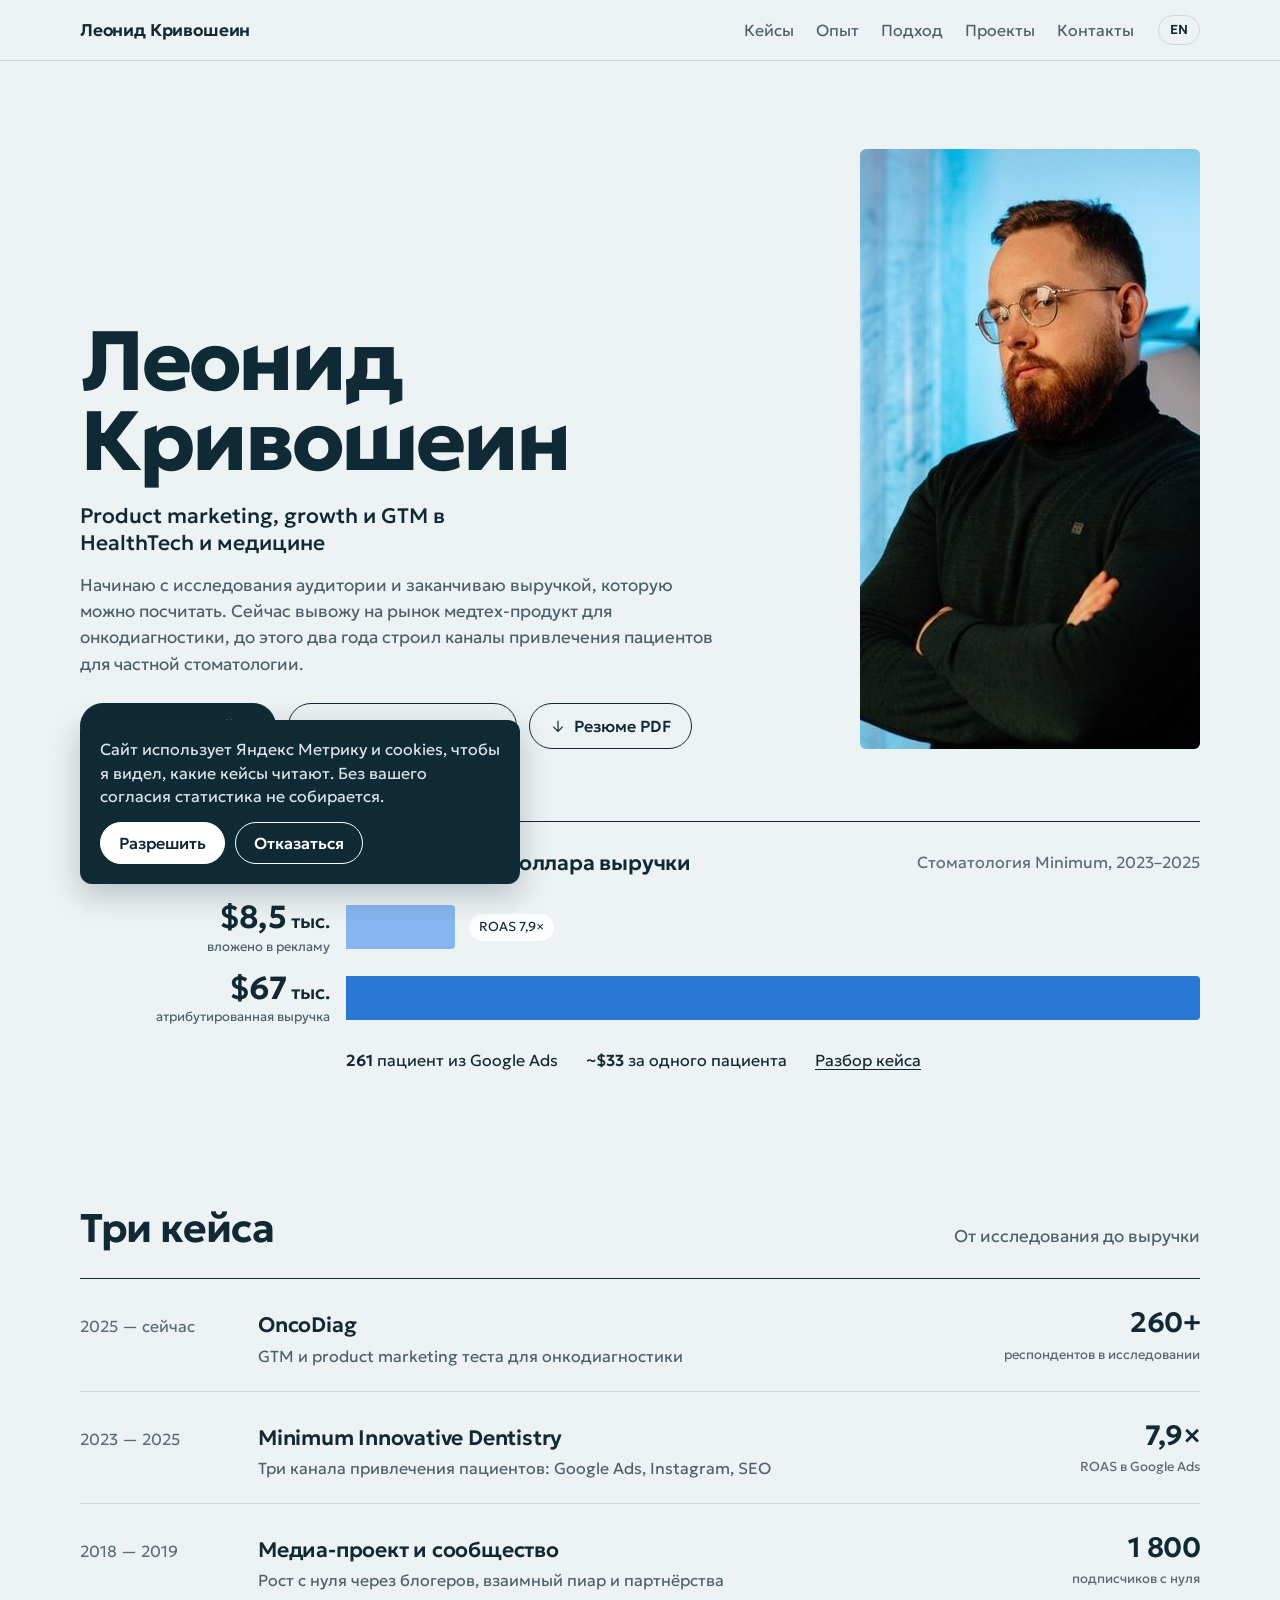
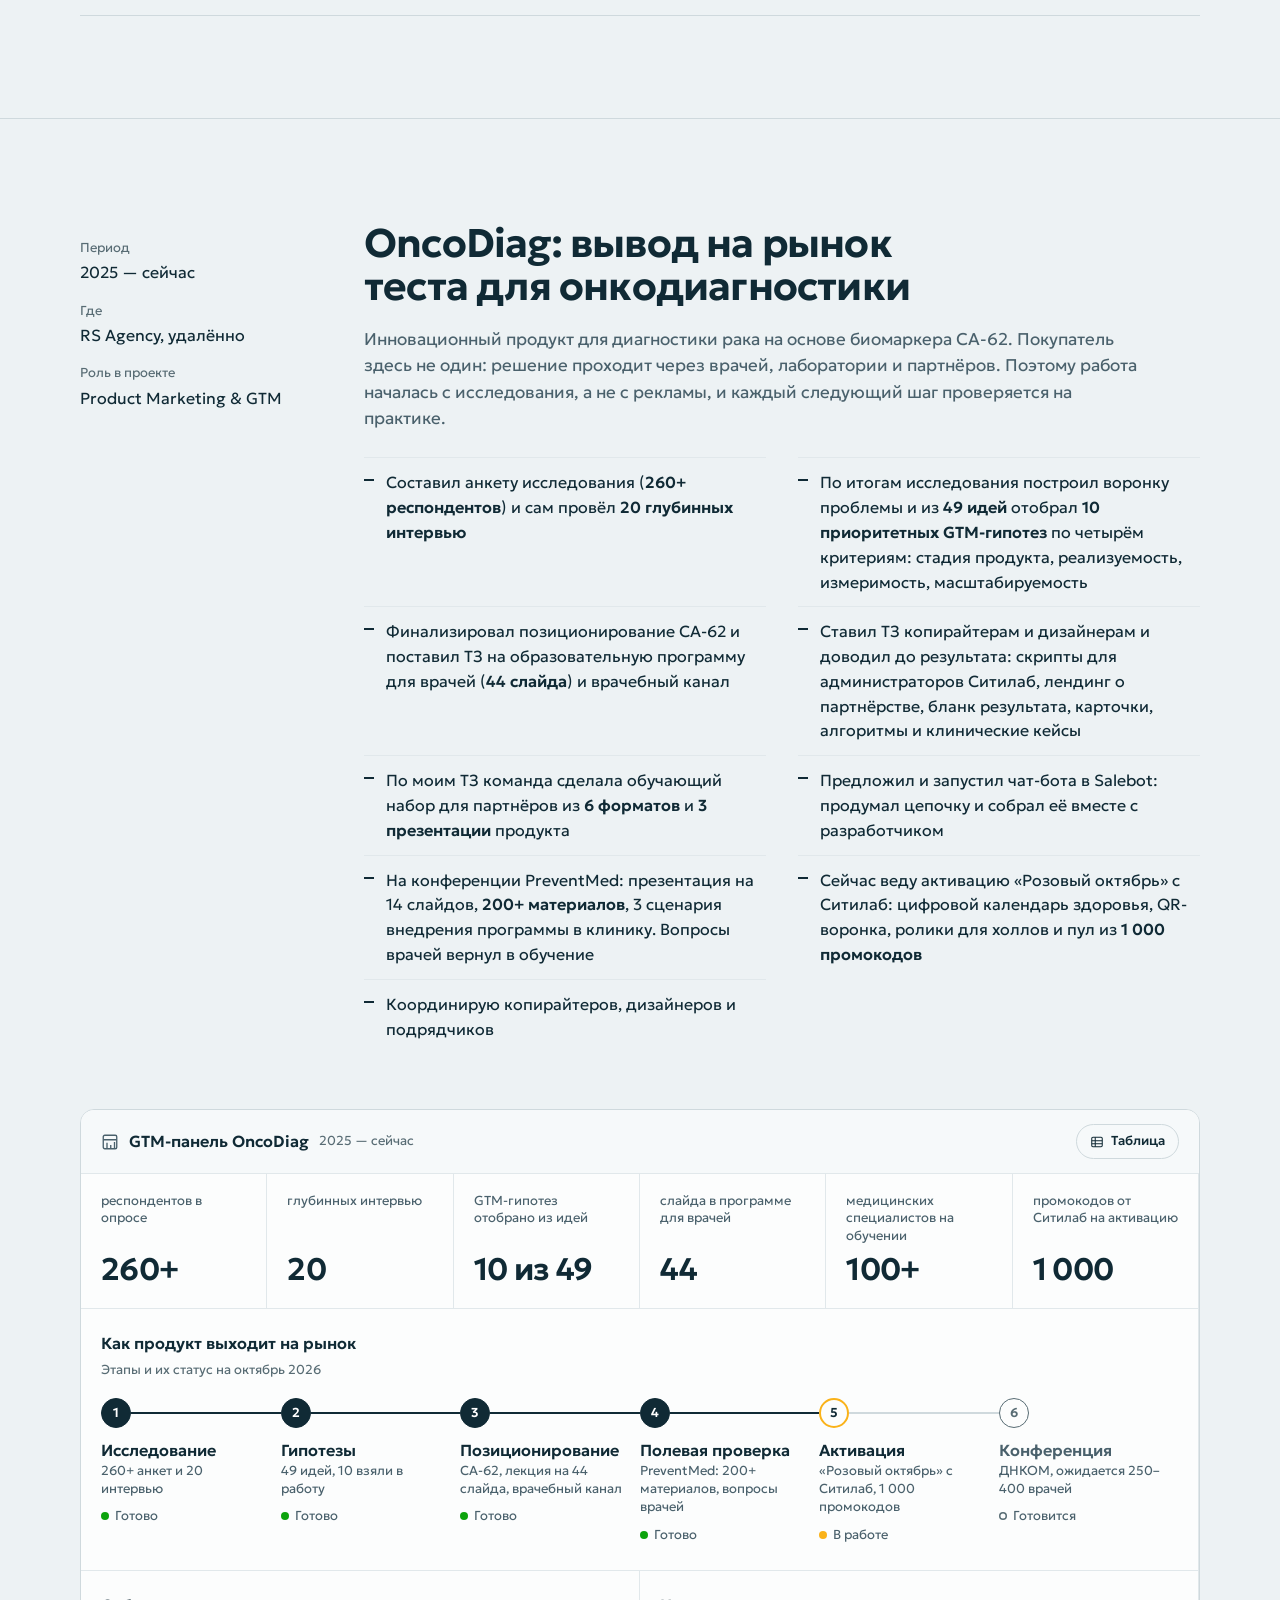
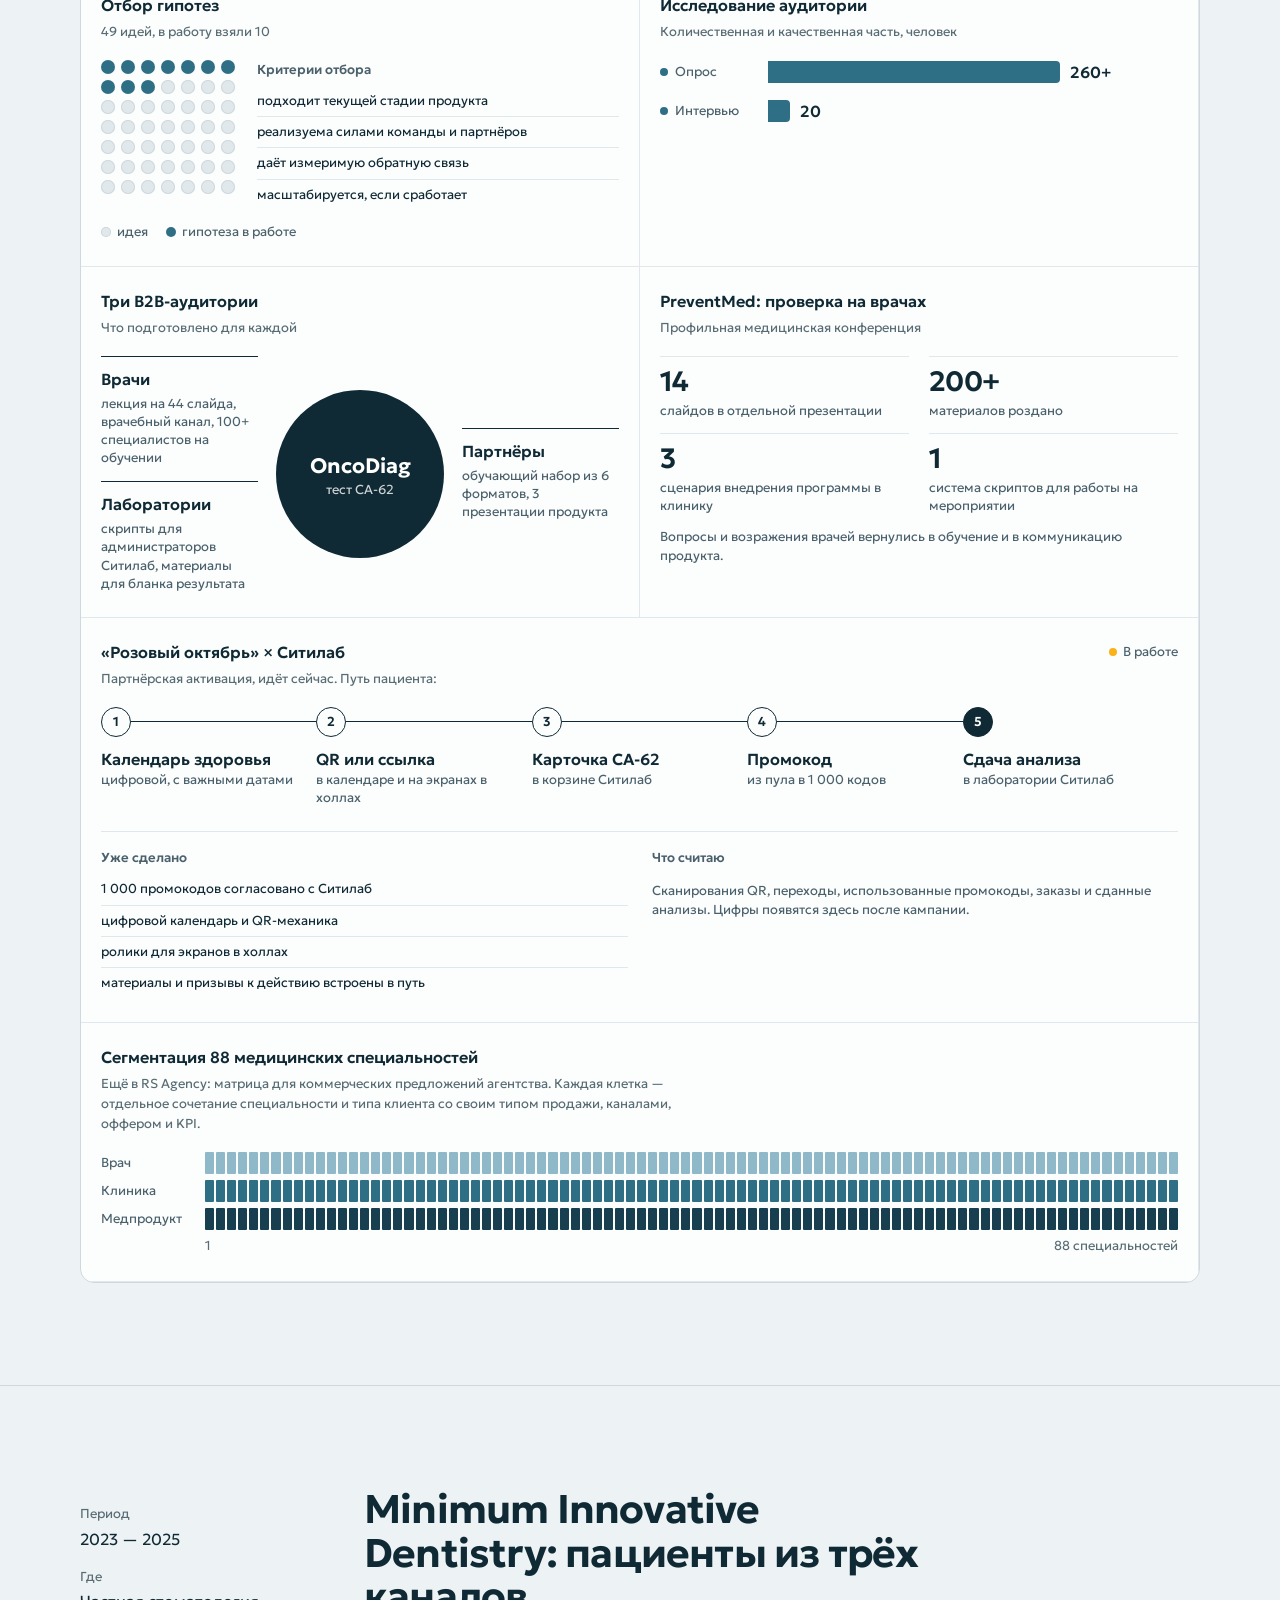
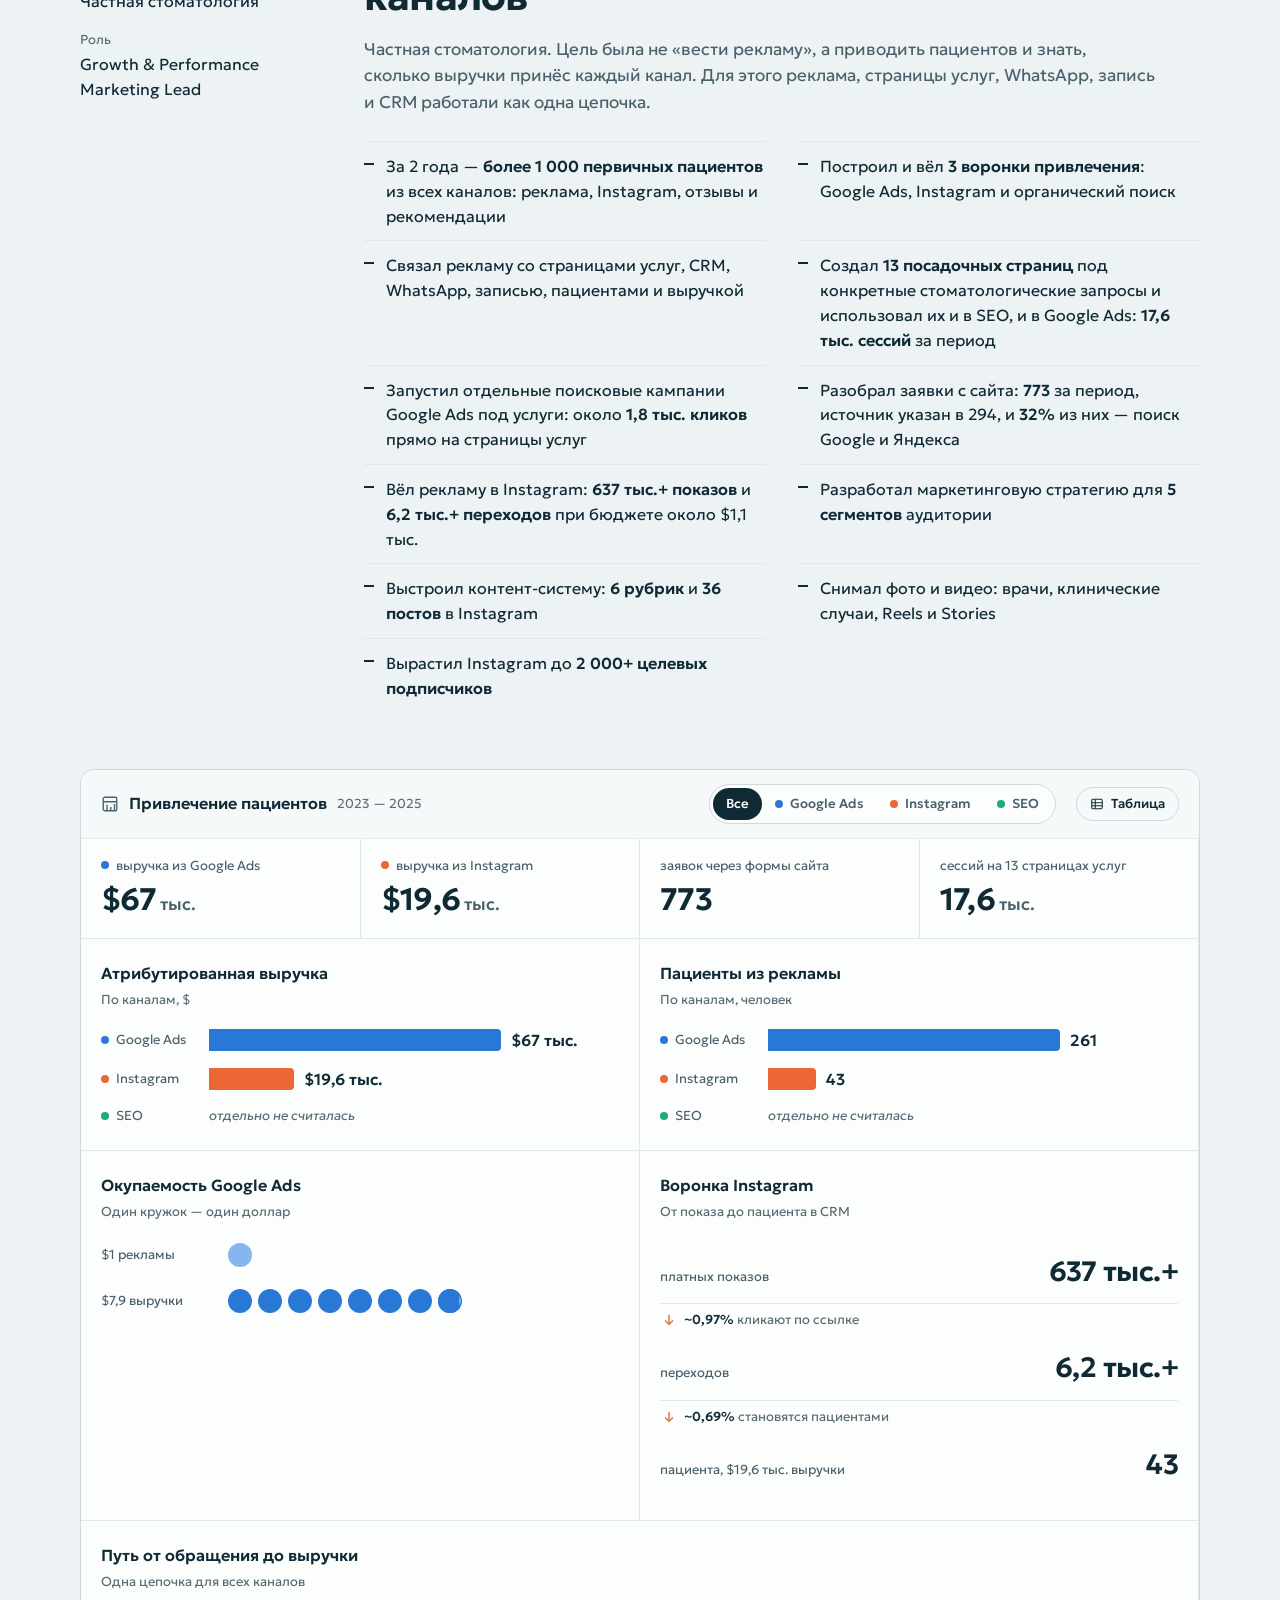
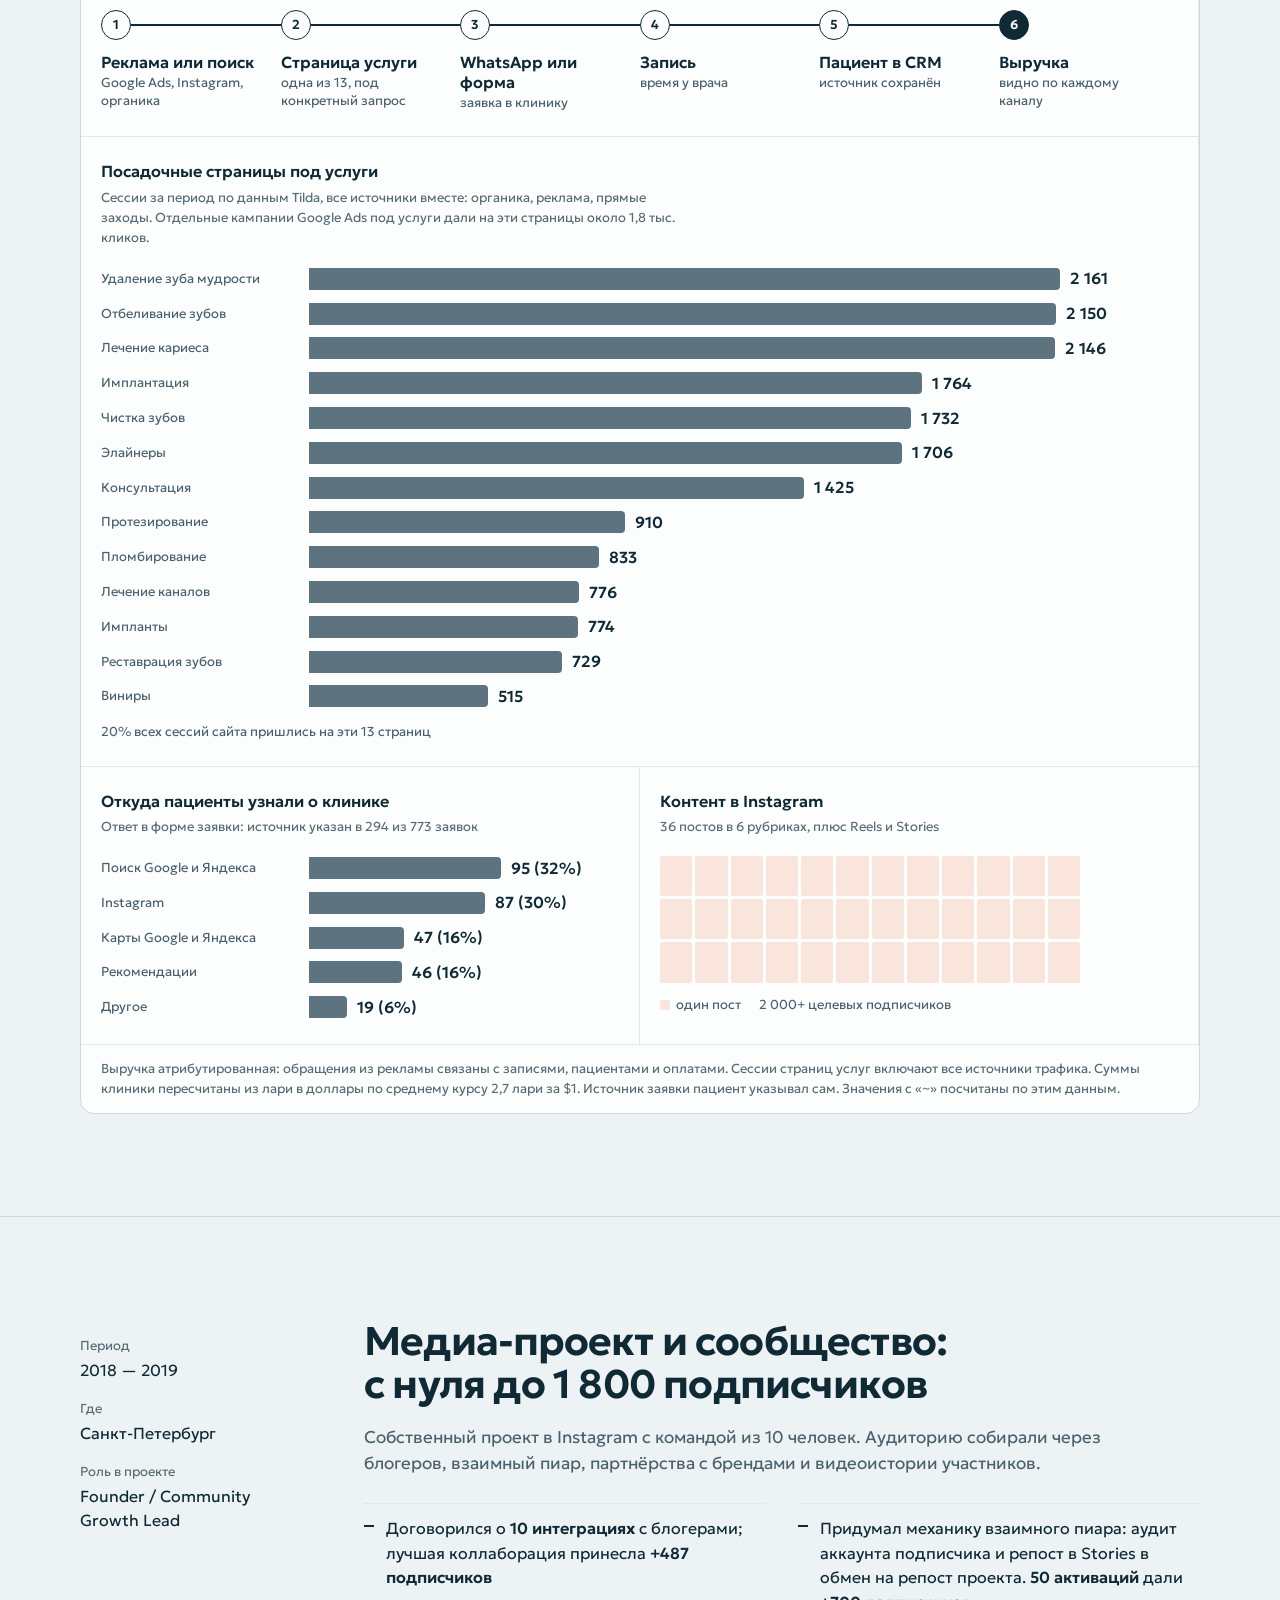
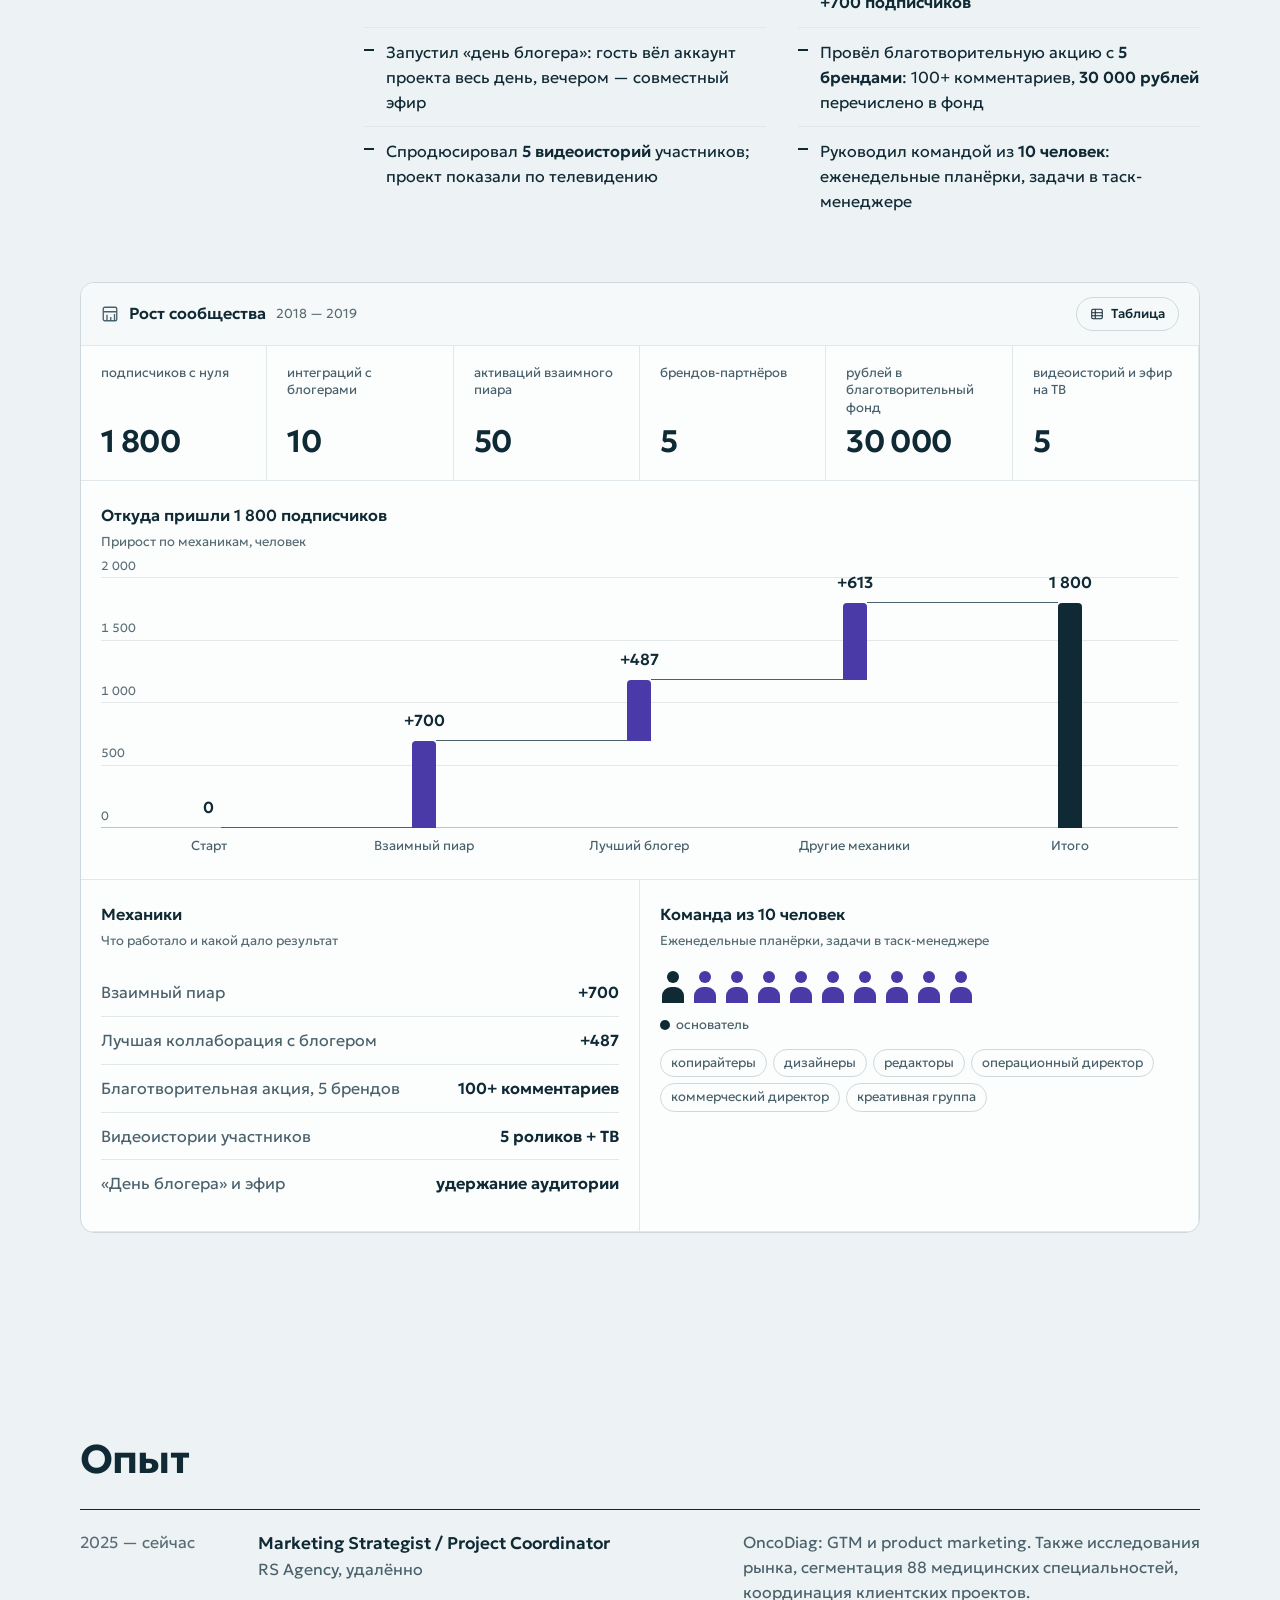
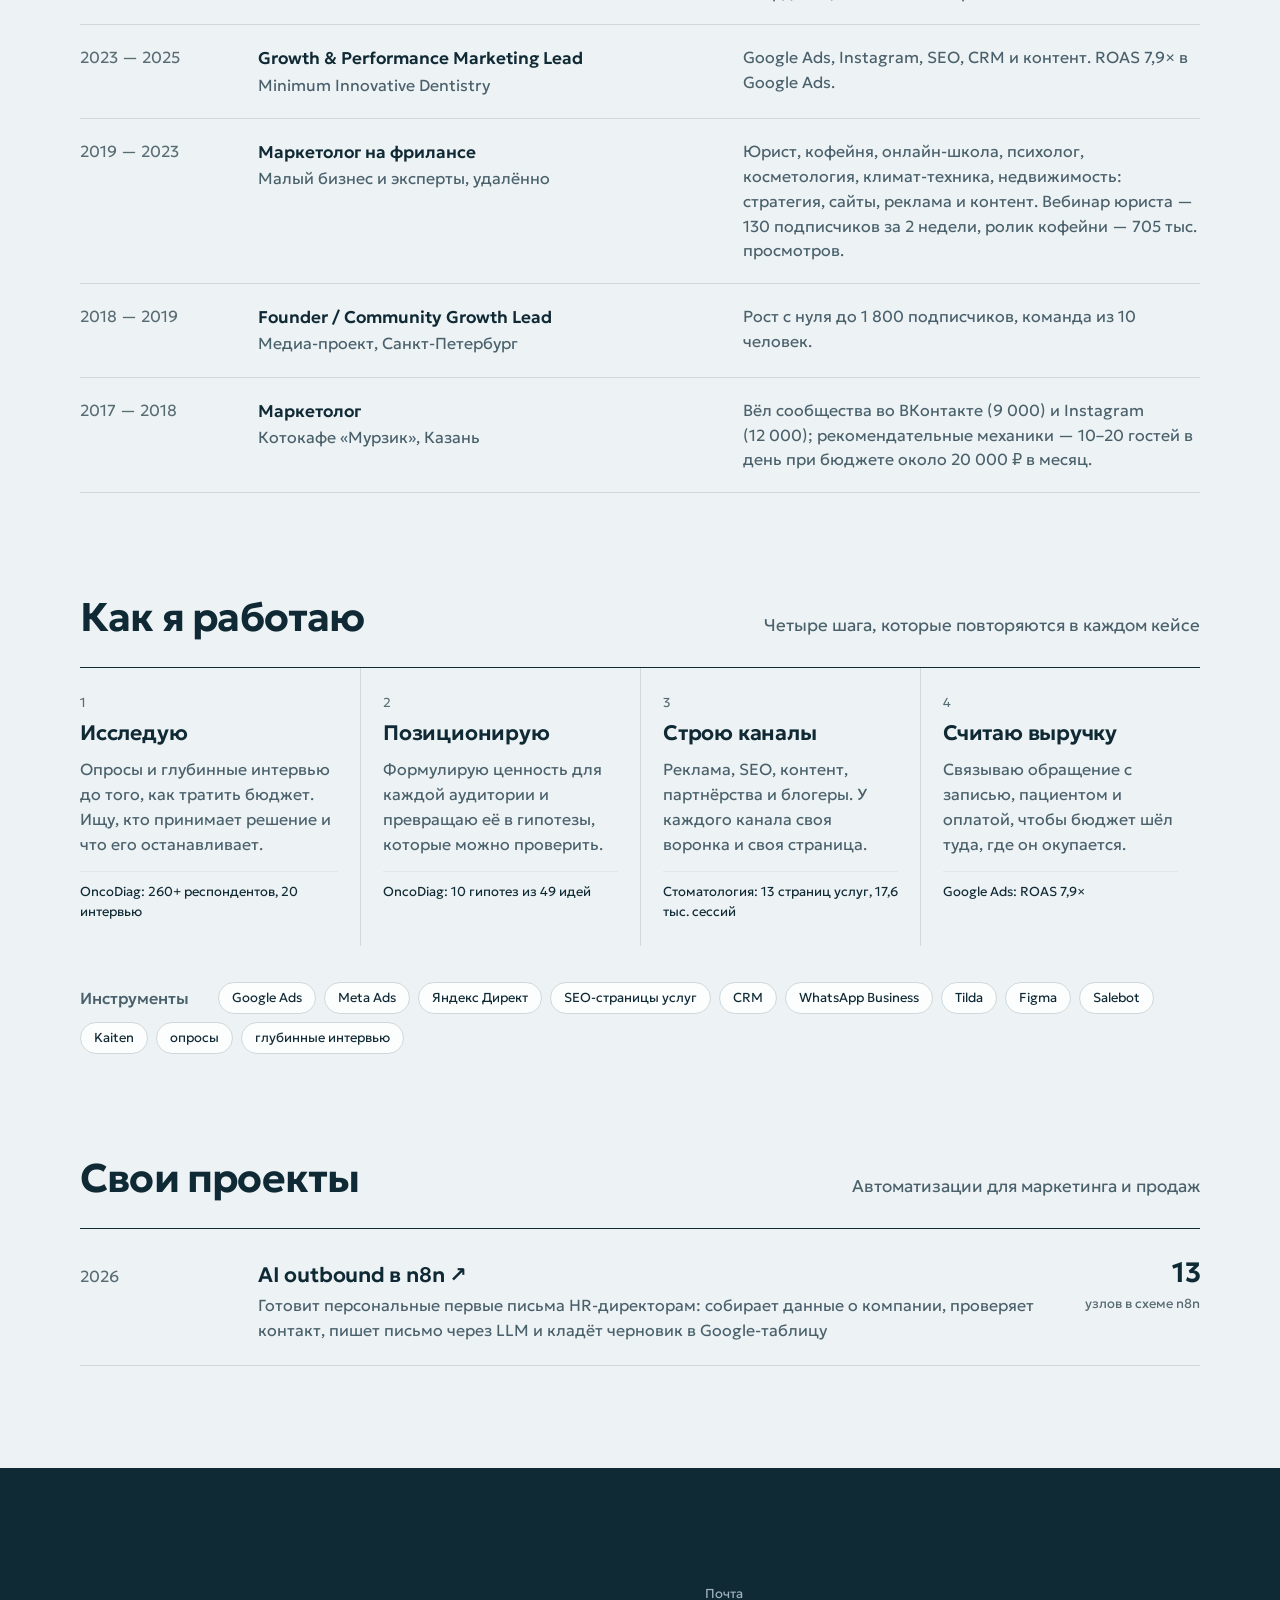
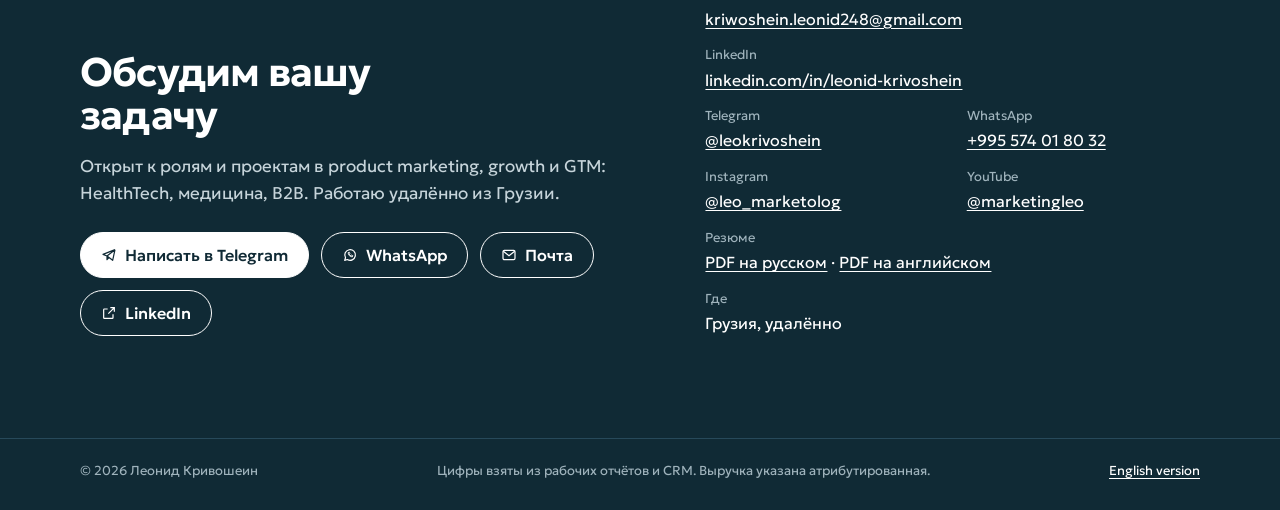
==== commit cb8e7768: "CV and site: 'ran' the café communities instead of 'grew' (draft, awaiting Leonid's ok) Co-Authored-" ====
--- a/index.html
+++ b/index.html
@@ -156,7 +156,7 @@
 
 <section class="section" id="experience"><div class="wrap">
   <div class="section-head"><h2>Опыт</h2></div>
-  <ol class="exp"><li><span class="exp-years">2025 — сейчас</span><span><span class="exp-role">Marketing Strategist / Project Coordinator</span><br><span class="exp-org">RS Agency, удалённо</span></span><span class="exp-what">OncoDiag: GTM и product marketing. Также исследования рынка, сегментация 88 медицинских специальностей, координация клиентских проектов.</span></li><li><span class="exp-years">2023 — 2025</span><span><span class="exp-role">Growth &amp; Performance Marketing Lead</span><br><span class="exp-org">Minimum Innovative Dentistry</span></span><span class="exp-what">Google Ads, Instagram, SEO, CRM и контент. ROAS 7,9× в Google Ads.</span></li><li><span class="exp-years">2019 — 2023</span><span><span class="exp-role">Маркетолог на фрилансе</span><br><span class="exp-org">Малый бизнес и эксперты, удалённо</span></span><span class="exp-what">Юрист, кофейня, онлайн-школа, психолог, косметология, климат-техника, недвижимость: стратегия, сайты, реклама и контент. Вебинар юриста — 130 подписчиков за 2 недели, ролик кофейни — 705 тыс. просмотров.</span></li><li><span class="exp-years">2018 — 2019</span><span><span class="exp-role">Founder / Community Growth Lead</span><br><span class="exp-org">Медиа-проект, Санкт-Петербург</span></span><span class="exp-what">Рост с нуля до 1 800 подписчиков, команда из 10 человек.</span></li><li><span class="exp-years">2017 — 2018</span><span><span class="exp-role">Маркетолог</span><br><span class="exp-org">Котокафе «Мурзик», Казань</span></span><span class="exp-what">Сообщества до 9 000 во ВКонтакте и 12 000 в Instagram, рекомендательные механики — 10–20 гостей в день при бюджете около 20 000 ₽ в месяц.</span></li></ol>
+  <ol class="exp"><li><span class="exp-years">2025 — сейчас</span><span><span class="exp-role">Marketing Strategist / Project Coordinator</span><br><span class="exp-org">RS Agency, удалённо</span></span><span class="exp-what">OncoDiag: GTM и product marketing. Также исследования рынка, сегментация 88 медицинских специальностей, координация клиентских проектов.</span></li><li><span class="exp-years">2023 — 2025</span><span><span class="exp-role">Growth &amp; Performance Marketing Lead</span><br><span class="exp-org">Minimum Innovative Dentistry</span></span><span class="exp-what">Google Ads, Instagram, SEO, CRM и контент. ROAS 7,9× в Google Ads.</span></li><li><span class="exp-years">2019 — 2023</span><span><span class="exp-role">Маркетолог на фрилансе</span><br><span class="exp-org">Малый бизнес и эксперты, удалённо</span></span><span class="exp-what">Юрист, кофейня, онлайн-школа, психолог, косметология, климат-техника, недвижимость: стратегия, сайты, реклама и контент. Вебинар юриста — 130 подписчиков за 2 недели, ролик кофейни — 705 тыс. просмотров.</span></li><li><span class="exp-years">2018 — 2019</span><span><span class="exp-role">Founder / Community Growth Lead</span><br><span class="exp-org">Медиа-проект, Санкт-Петербург</span></span><span class="exp-what">Рост с нуля до 1 800 подписчиков, команда из 10 человек.</span></li><li><span class="exp-years">2017 — 2018</span><span><span class="exp-role">Маркетолог</span><br><span class="exp-org">Котокафе «Мурзик», Казань</span></span><span class="exp-what">Вёл сообщества во ВКонтакте (9 000) и Instagram (12 000); рекомендательные механики — 10–20 гостей в день при бюджете около 20 000 ₽ в месяц.</span></li></ol>
 </div></section>
 
 <section class="section" id="approach" style="padding-top:0"><div class="wrap">
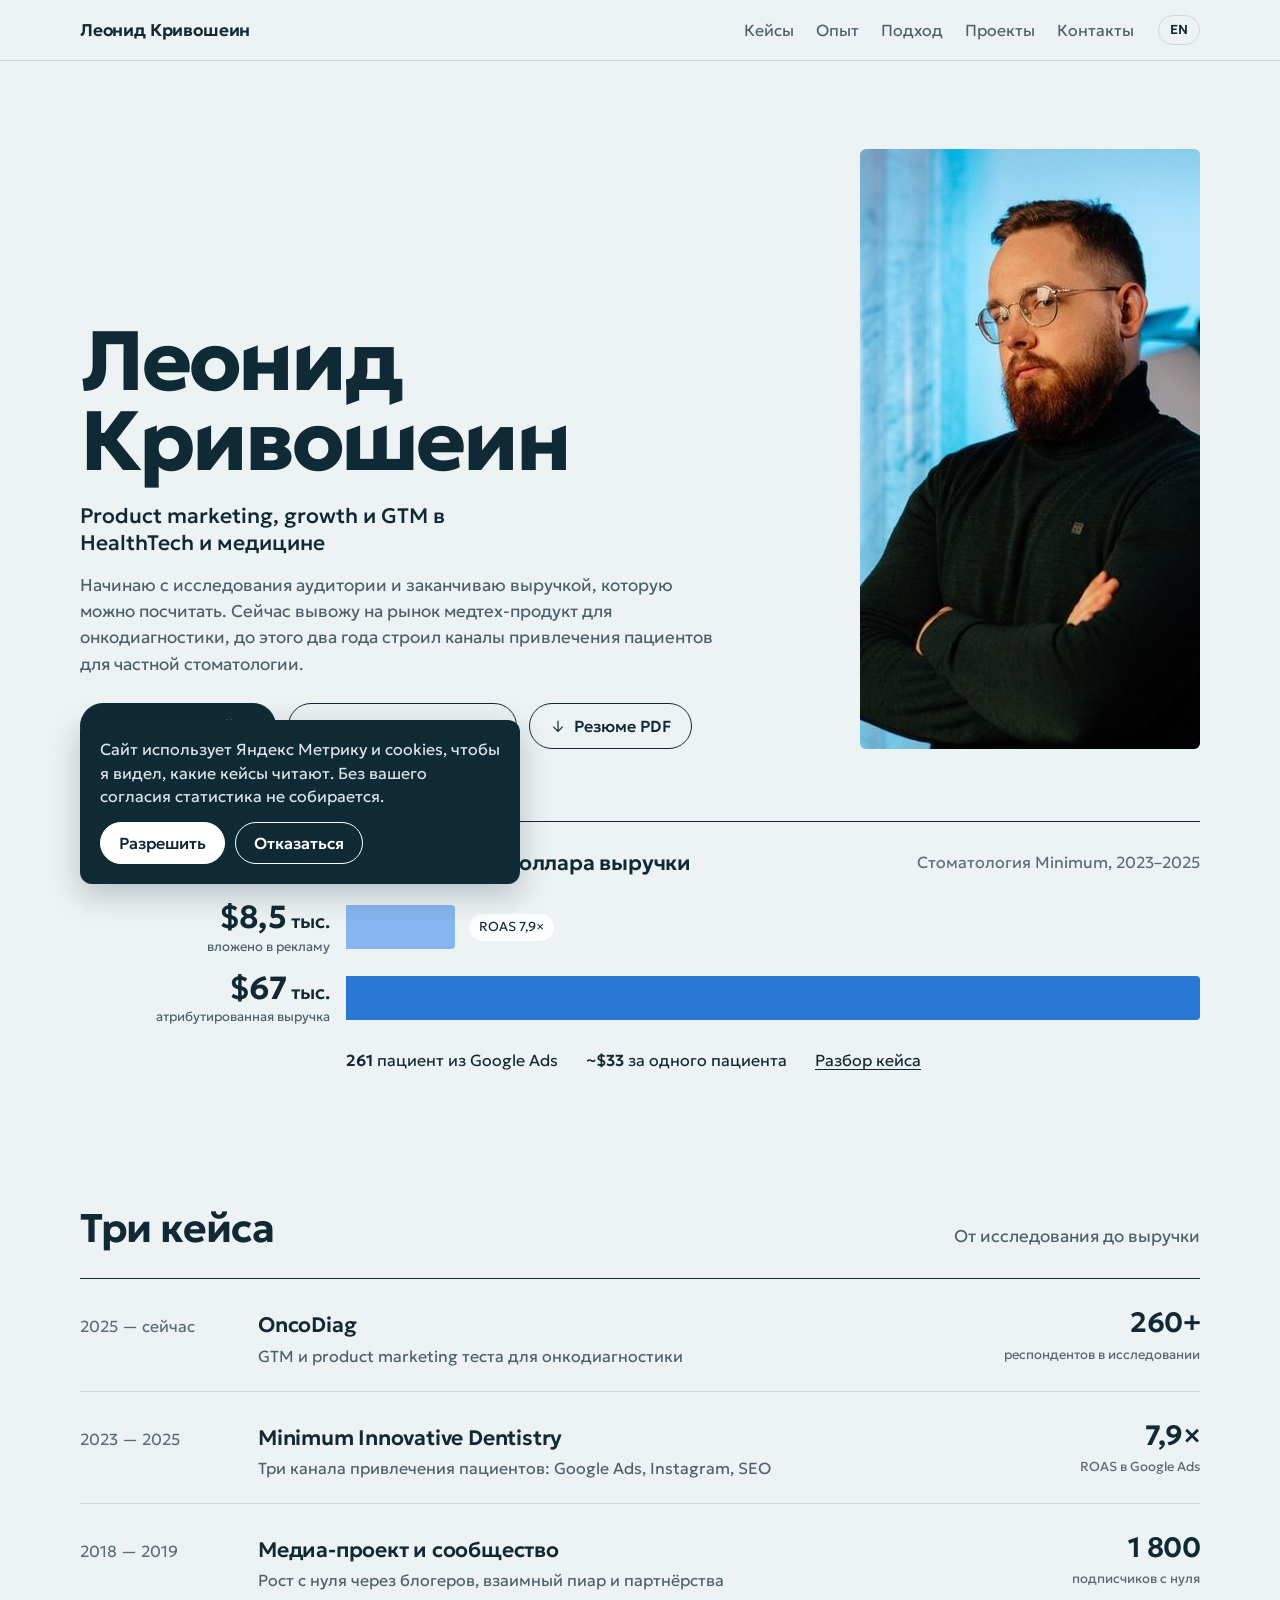
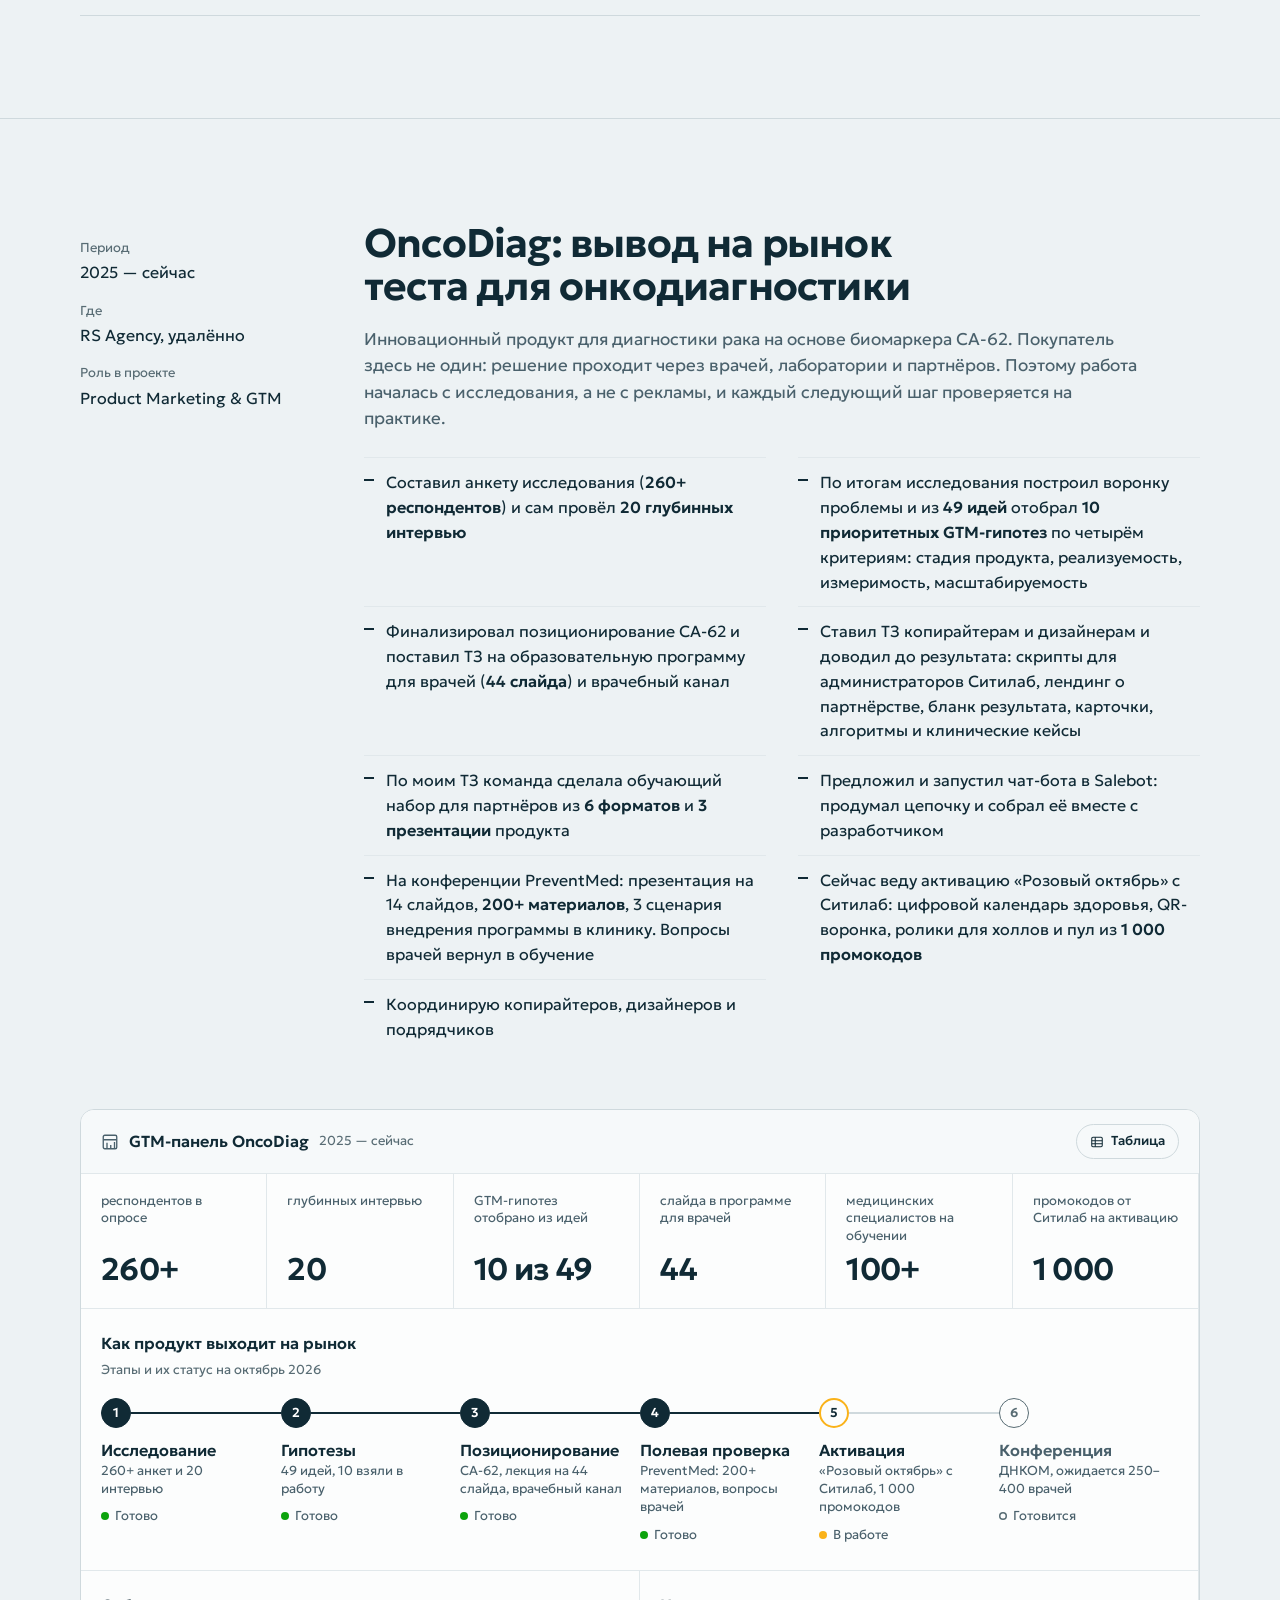
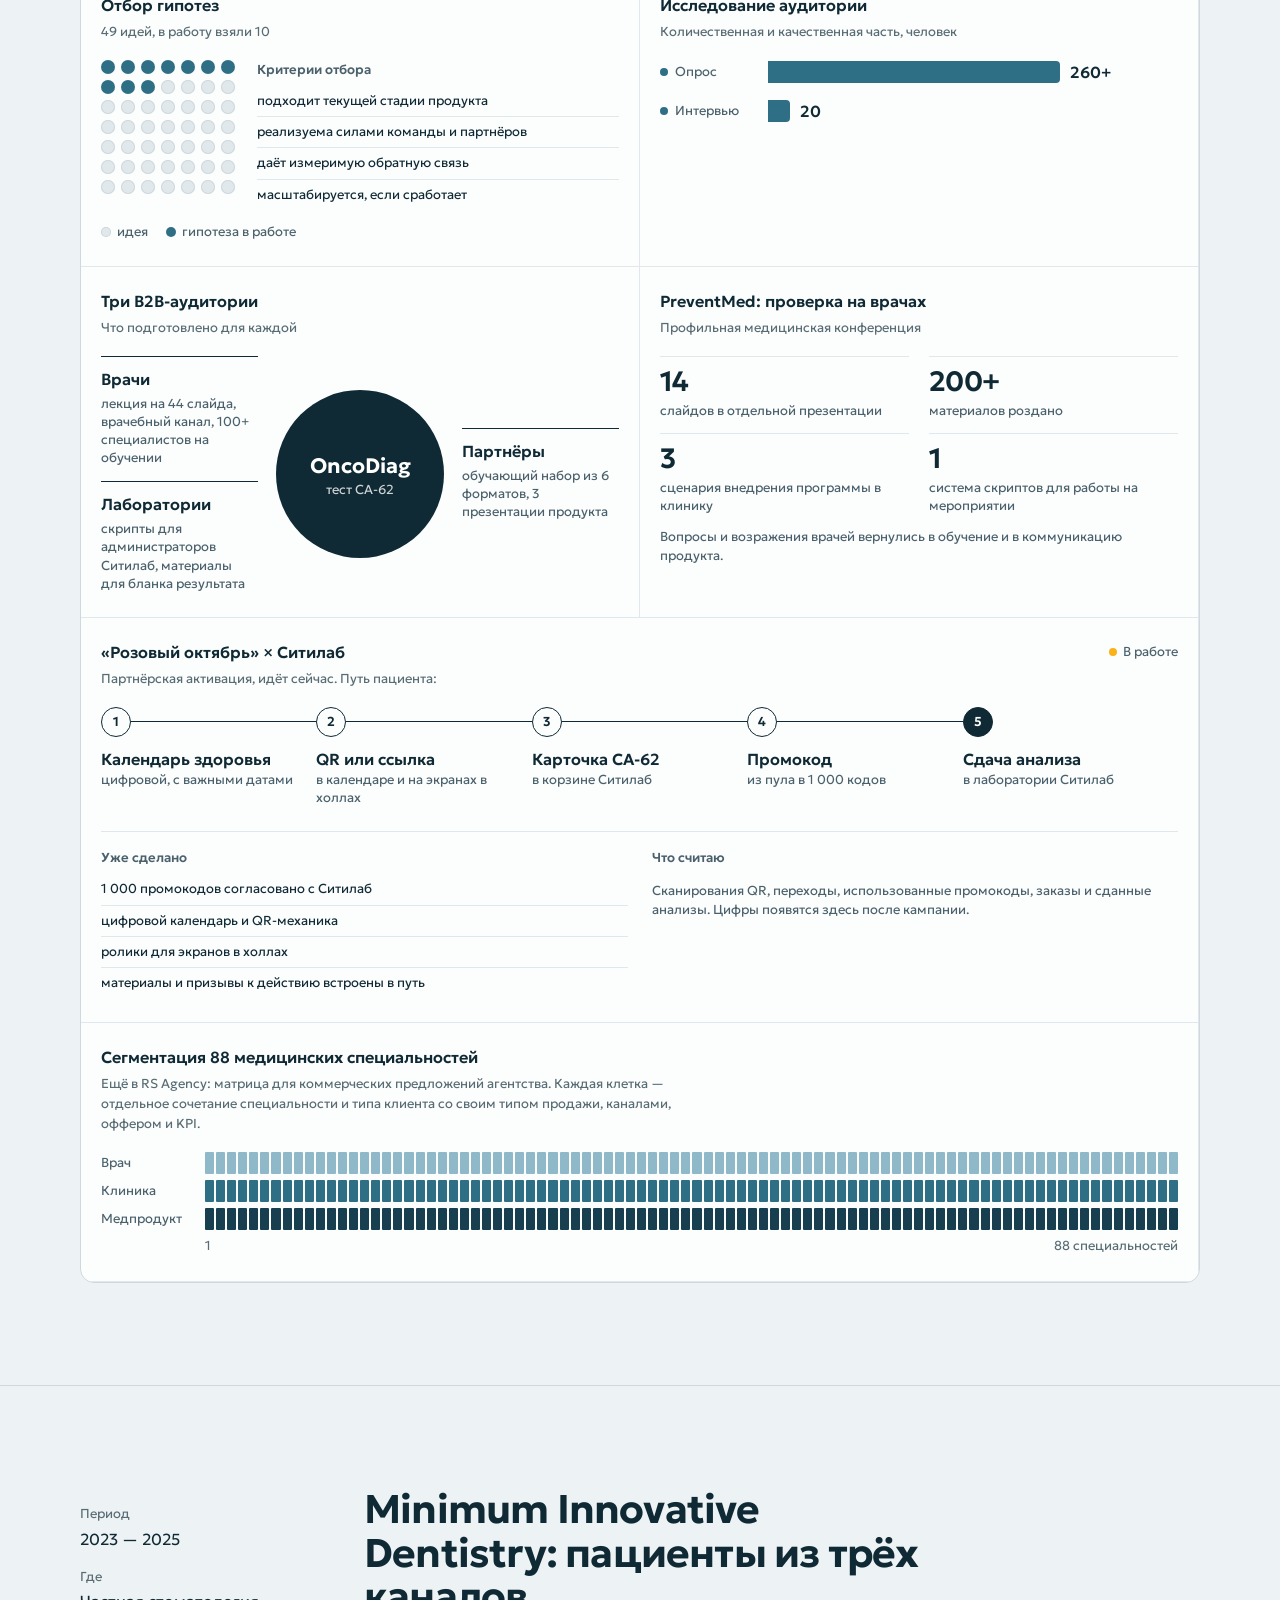
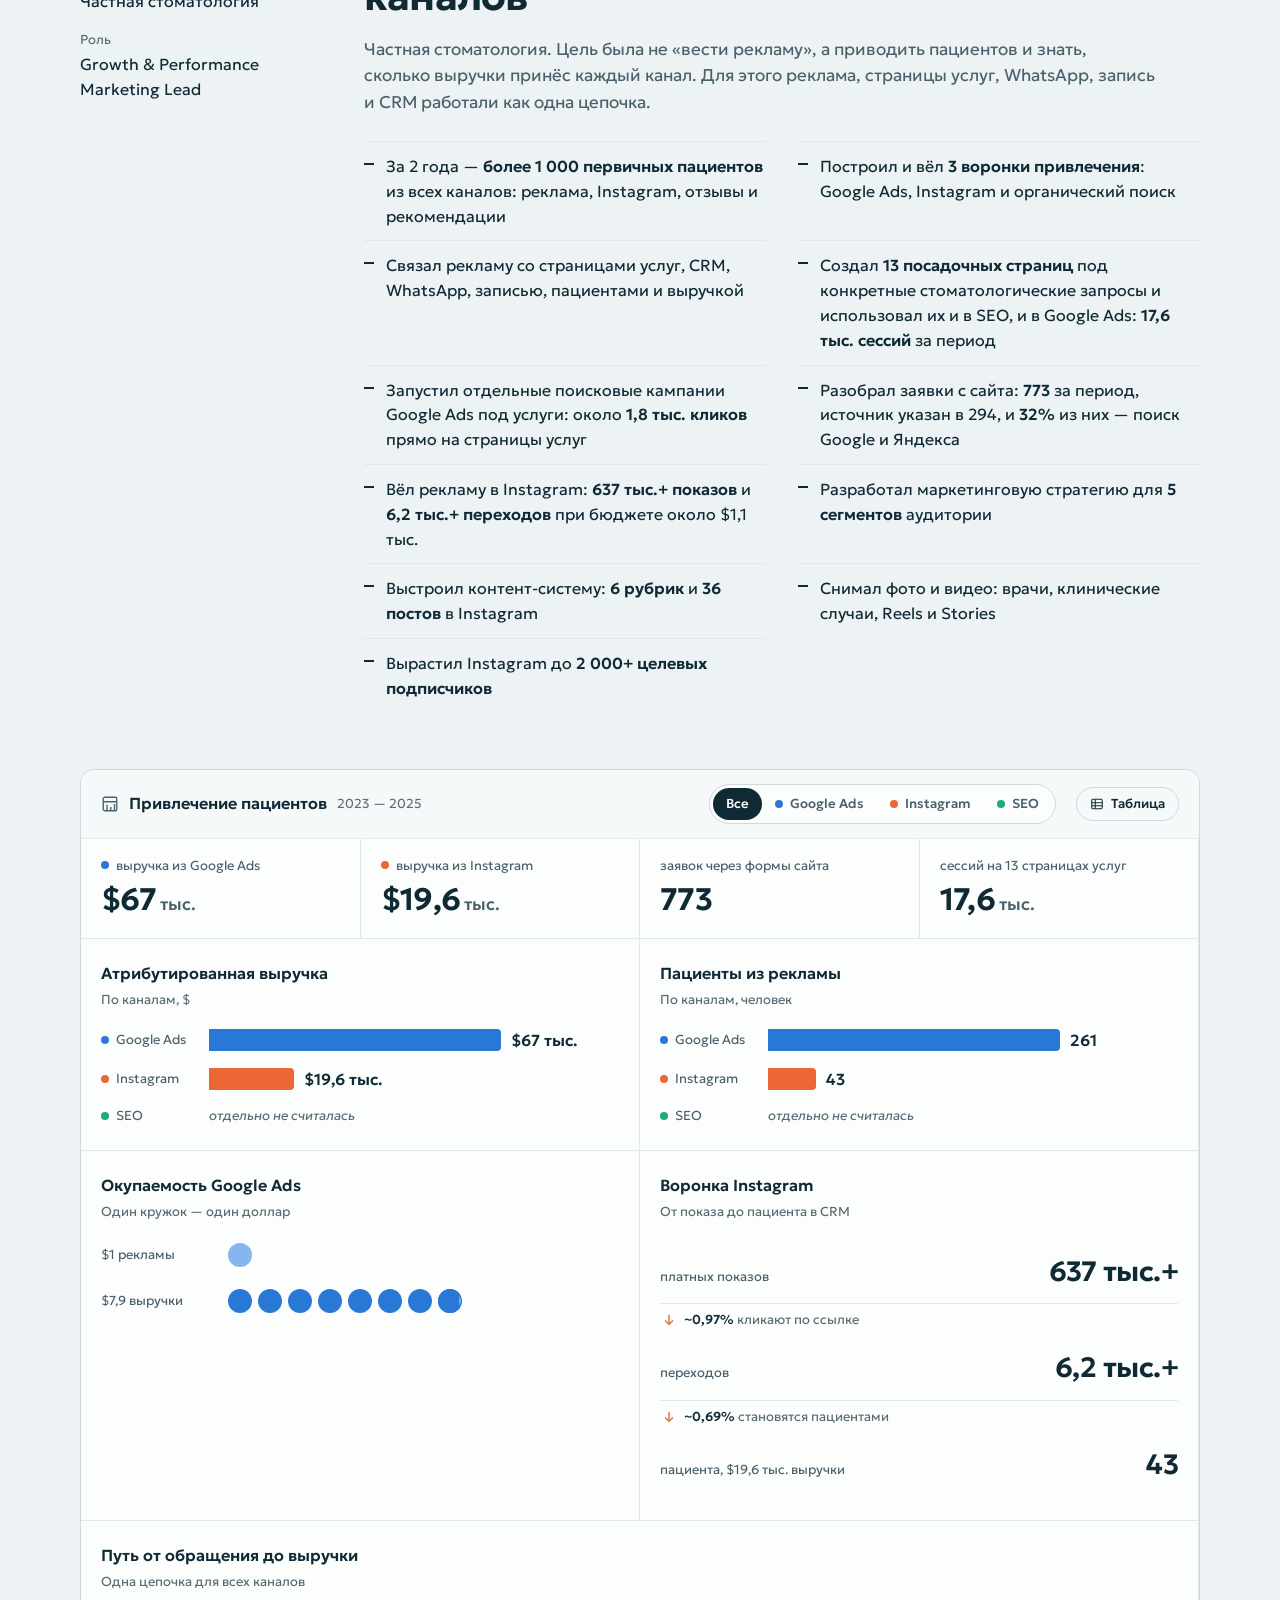
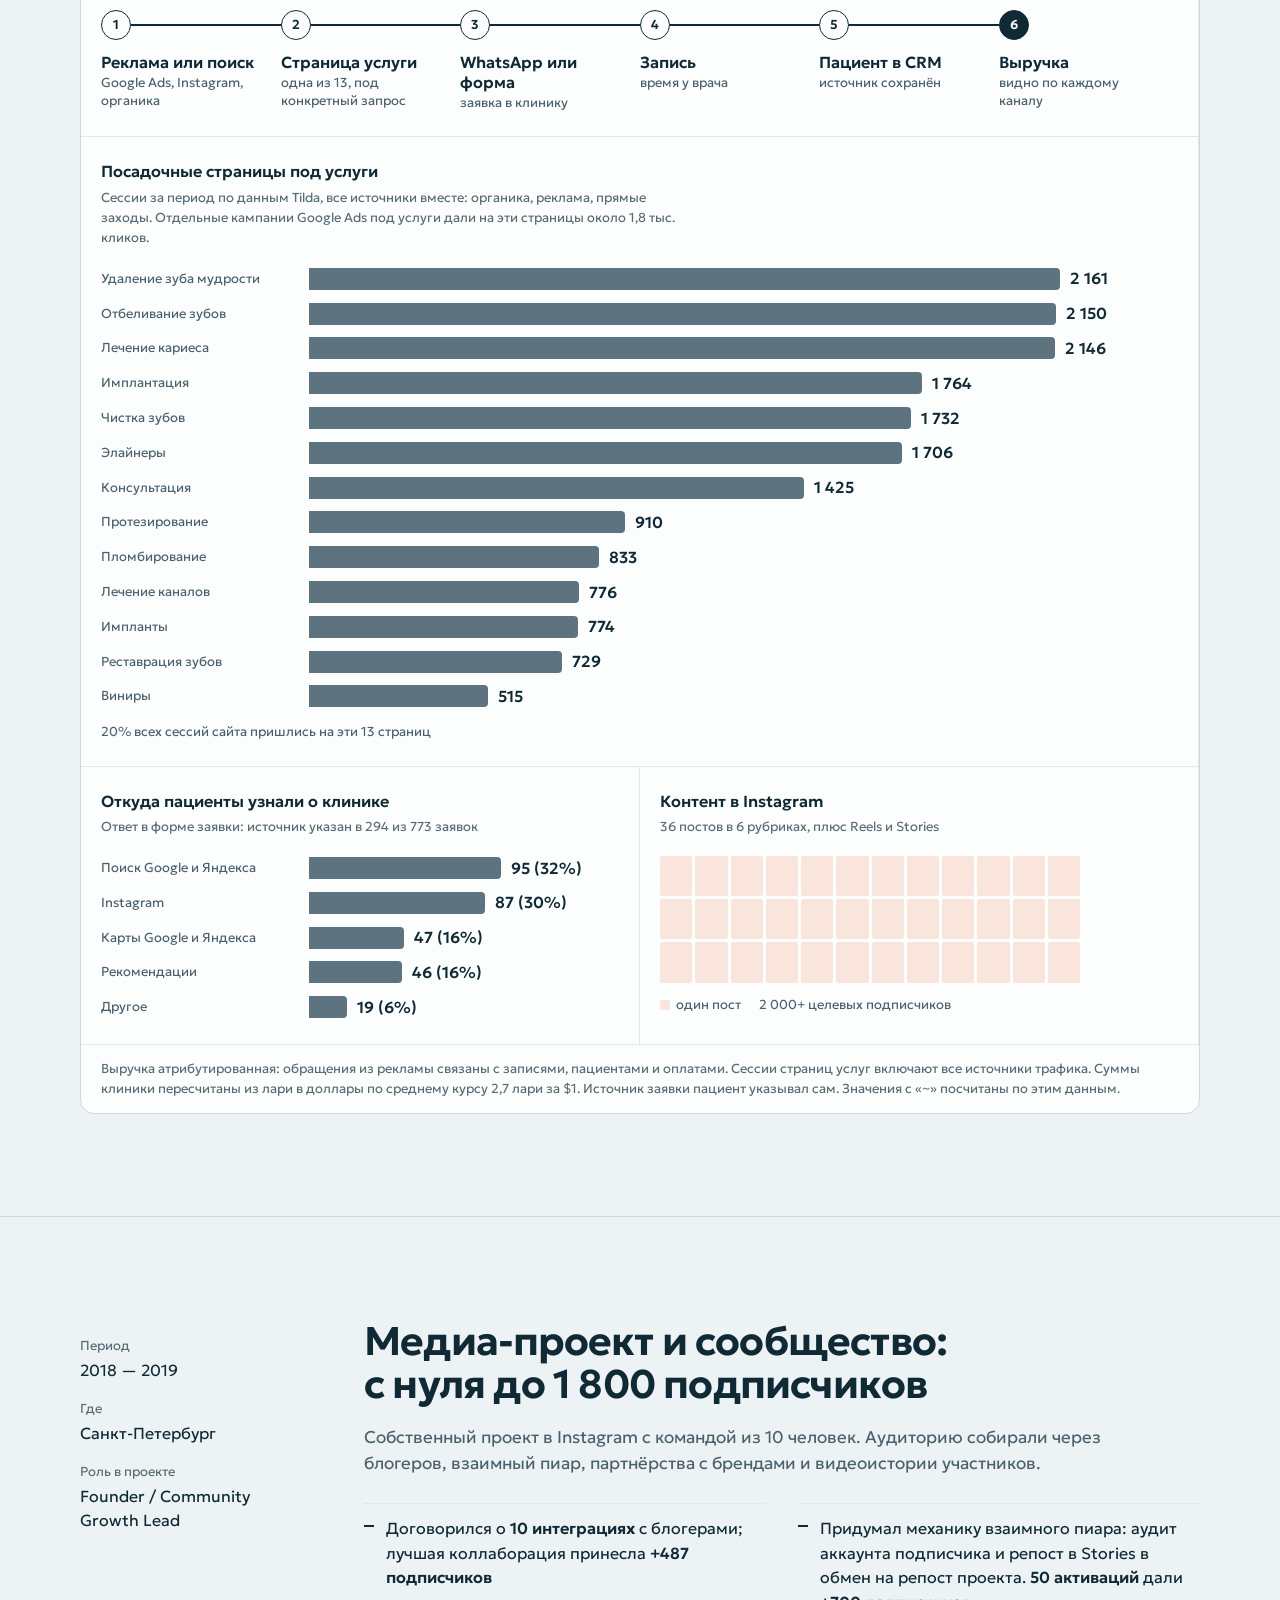
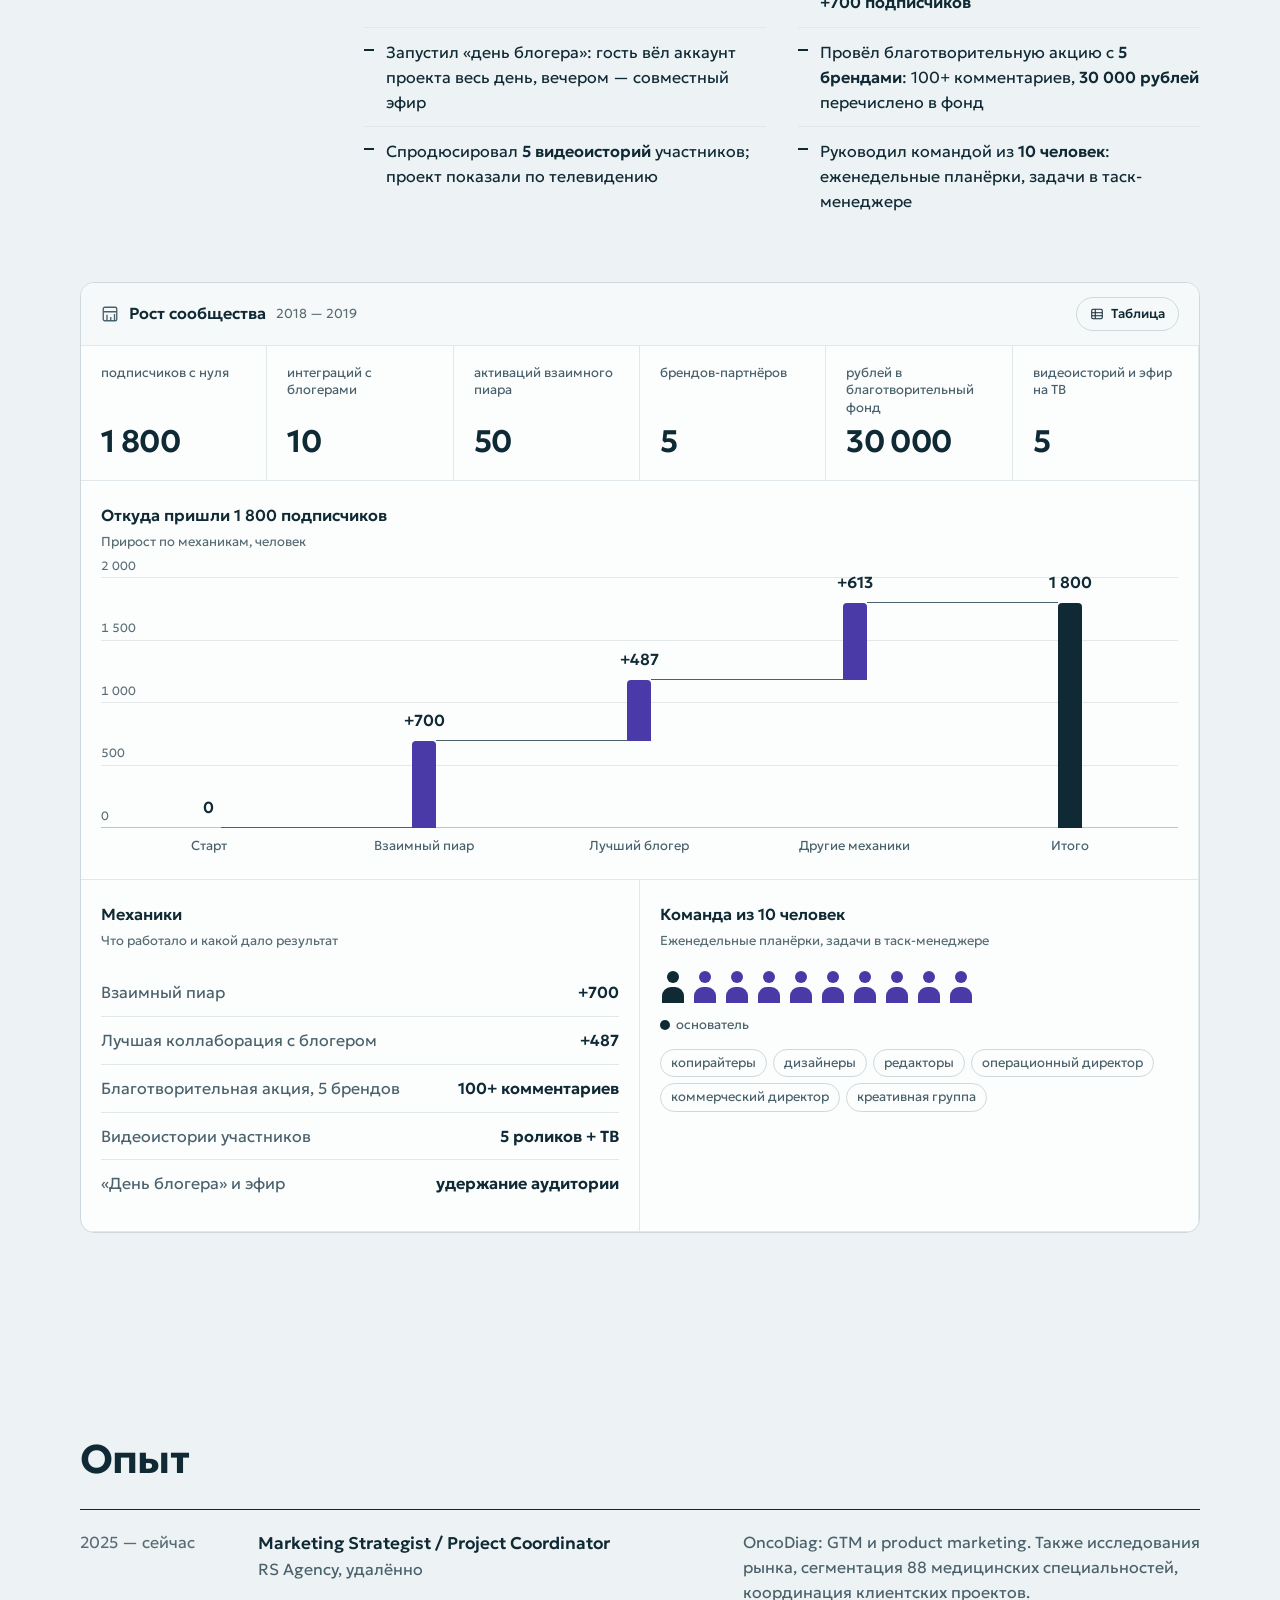
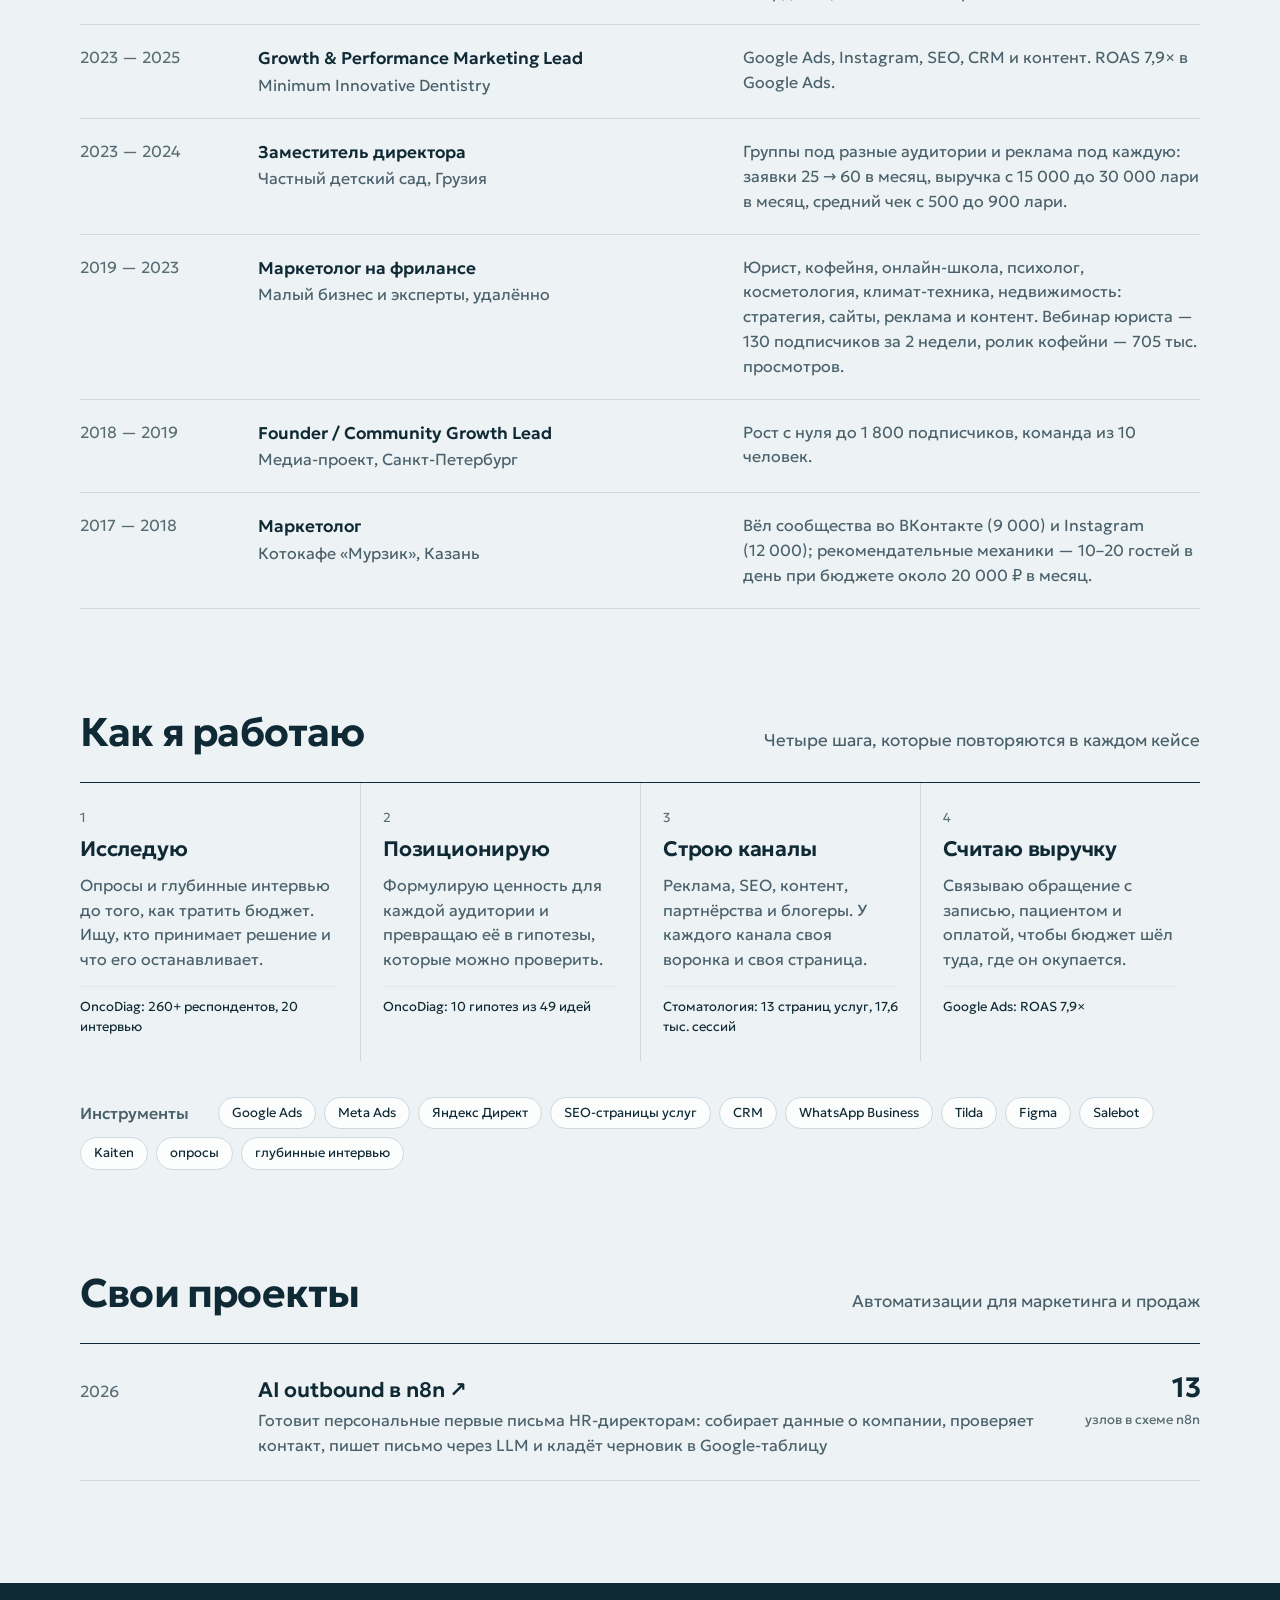
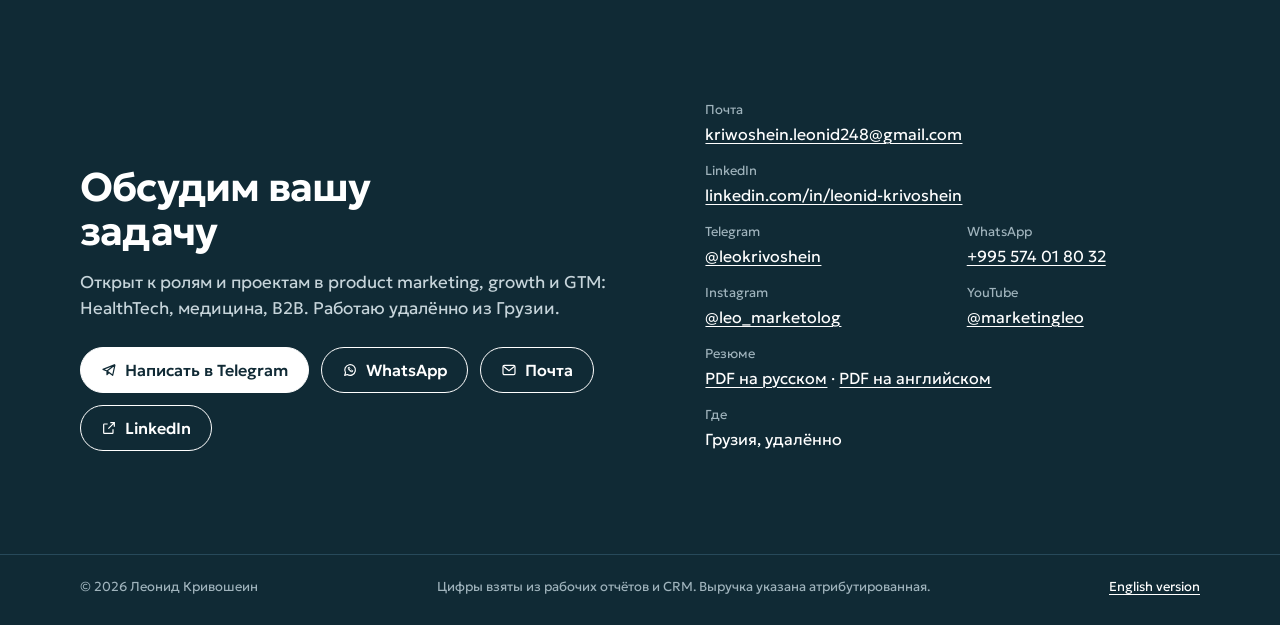
==== commit a9ade867: "CV and site: kindergarten 2023–2024, no café links, 'ran' the café communities Kindergarten: groups " ====
--- a/index.html
+++ b/index.html
@@ -156,7 +156,7 @@
 
 <section class="section" id="experience"><div class="wrap">
   <div class="section-head"><h2>Опыт</h2></div>
-  <ol class="exp"><li><span class="exp-years">2025 — сейчас</span><span><span class="exp-role">Marketing Strategist / Project Coordinator</span><br><span class="exp-org">RS Agency, удалённо</span></span><span class="exp-what">OncoDiag: GTM и product marketing. Также исследования рынка, сегментация 88 медицинских специальностей, координация клиентских проектов.</span></li><li><span class="exp-years">2023 — 2025</span><span><span class="exp-role">Growth &amp; Performance Marketing Lead</span><br><span class="exp-org">Minimum Innovative Dentistry</span></span><span class="exp-what">Google Ads, Instagram, SEO, CRM и контент. ROAS 7,9× в Google Ads.</span></li><li><span class="exp-years">2019 — 2023</span><span><span class="exp-role">Маркетолог на фрилансе</span><br><span class="exp-org">Малый бизнес и эксперты, удалённо</span></span><span class="exp-what">Юрист, кофейня, онлайн-школа, психолог, косметология, климат-техника, недвижимость: стратегия, сайты, реклама и контент. Вебинар юриста — 130 подписчиков за 2 недели, ролик кофейни — 705 тыс. просмотров.</span></li><li><span class="exp-years">2018 — 2019</span><span><span class="exp-role">Founder / Community Growth Lead</span><br><span class="exp-org">Медиа-проект, Санкт-Петербург</span></span><span class="exp-what">Рост с нуля до 1 800 подписчиков, команда из 10 человек.</span></li><li><span class="exp-years">2017 — 2018</span><span><span class="exp-role">Маркетолог</span><br><span class="exp-org">Котокафе «Мурзик», Казань</span></span><span class="exp-what">Вёл сообщества во ВКонтакте (9 000) и Instagram (12 000); рекомендательные механики — 10–20 гостей в день при бюджете около 20 000 ₽ в месяц.</span></li></ol>
+  <ol class="exp"><li><span class="exp-years">2025 — сейчас</span><span><span class="exp-role">Marketing Strategist / Project Coordinator</span><br><span class="exp-org">RS Agency, удалённо</span></span><span class="exp-what">OncoDiag: GTM и product marketing. Также исследования рынка, сегментация 88 медицинских специальностей, координация клиентских проектов.</span></li><li><span class="exp-years">2023 — 2025</span><span><span class="exp-role">Growth &amp; Performance Marketing Lead</span><br><span class="exp-org">Minimum Innovative Dentistry</span></span><span class="exp-what">Google Ads, Instagram, SEO, CRM и контент. ROAS 7,9× в Google Ads.</span></li><li><span class="exp-years">2023 — 2024</span><span><span class="exp-role">Заместитель директора</span><br><span class="exp-org">Частный детский сад, Грузия</span></span><span class="exp-what">Группы под разные аудитории и реклама под каждую: заявки 25 → 60 в месяц, выручка с 15 000 до 30 000 лари в месяц, средний чек с 500 до 900 лари.</span></li><li><span class="exp-years">2019 — 2023</span><span><span class="exp-role">Маркетолог на фрилансе</span><br><span class="exp-org">Малый бизнес и эксперты, удалённо</span></span><span class="exp-what">Юрист, кофейня, онлайн-школа, психолог, косметология, климат-техника, недвижимость: стратегия, сайты, реклама и контент. Вебинар юриста — 130 подписчиков за 2 недели, ролик кофейни — 705 тыс. просмотров.</span></li><li><span class="exp-years">2018 — 2019</span><span><span class="exp-role">Founder / Community Growth Lead</span><br><span class="exp-org">Медиа-проект, Санкт-Петербург</span></span><span class="exp-what">Рост с нуля до 1 800 подписчиков, команда из 10 человек.</span></li><li><span class="exp-years">2017 — 2018</span><span><span class="exp-role">Маркетолог</span><br><span class="exp-org">Котокафе «Мурзик», Казань</span></span><span class="exp-what">Вёл сообщества во ВКонтакте (9 000) и Instagram (12 000); рекомендательные механики — 10–20 гостей в день при бюджете около 20 000 ₽ в месяц.</span></li></ol>
 </div></section>
 
 <section class="section" id="approach" style="padding-top:0"><div class="wrap">
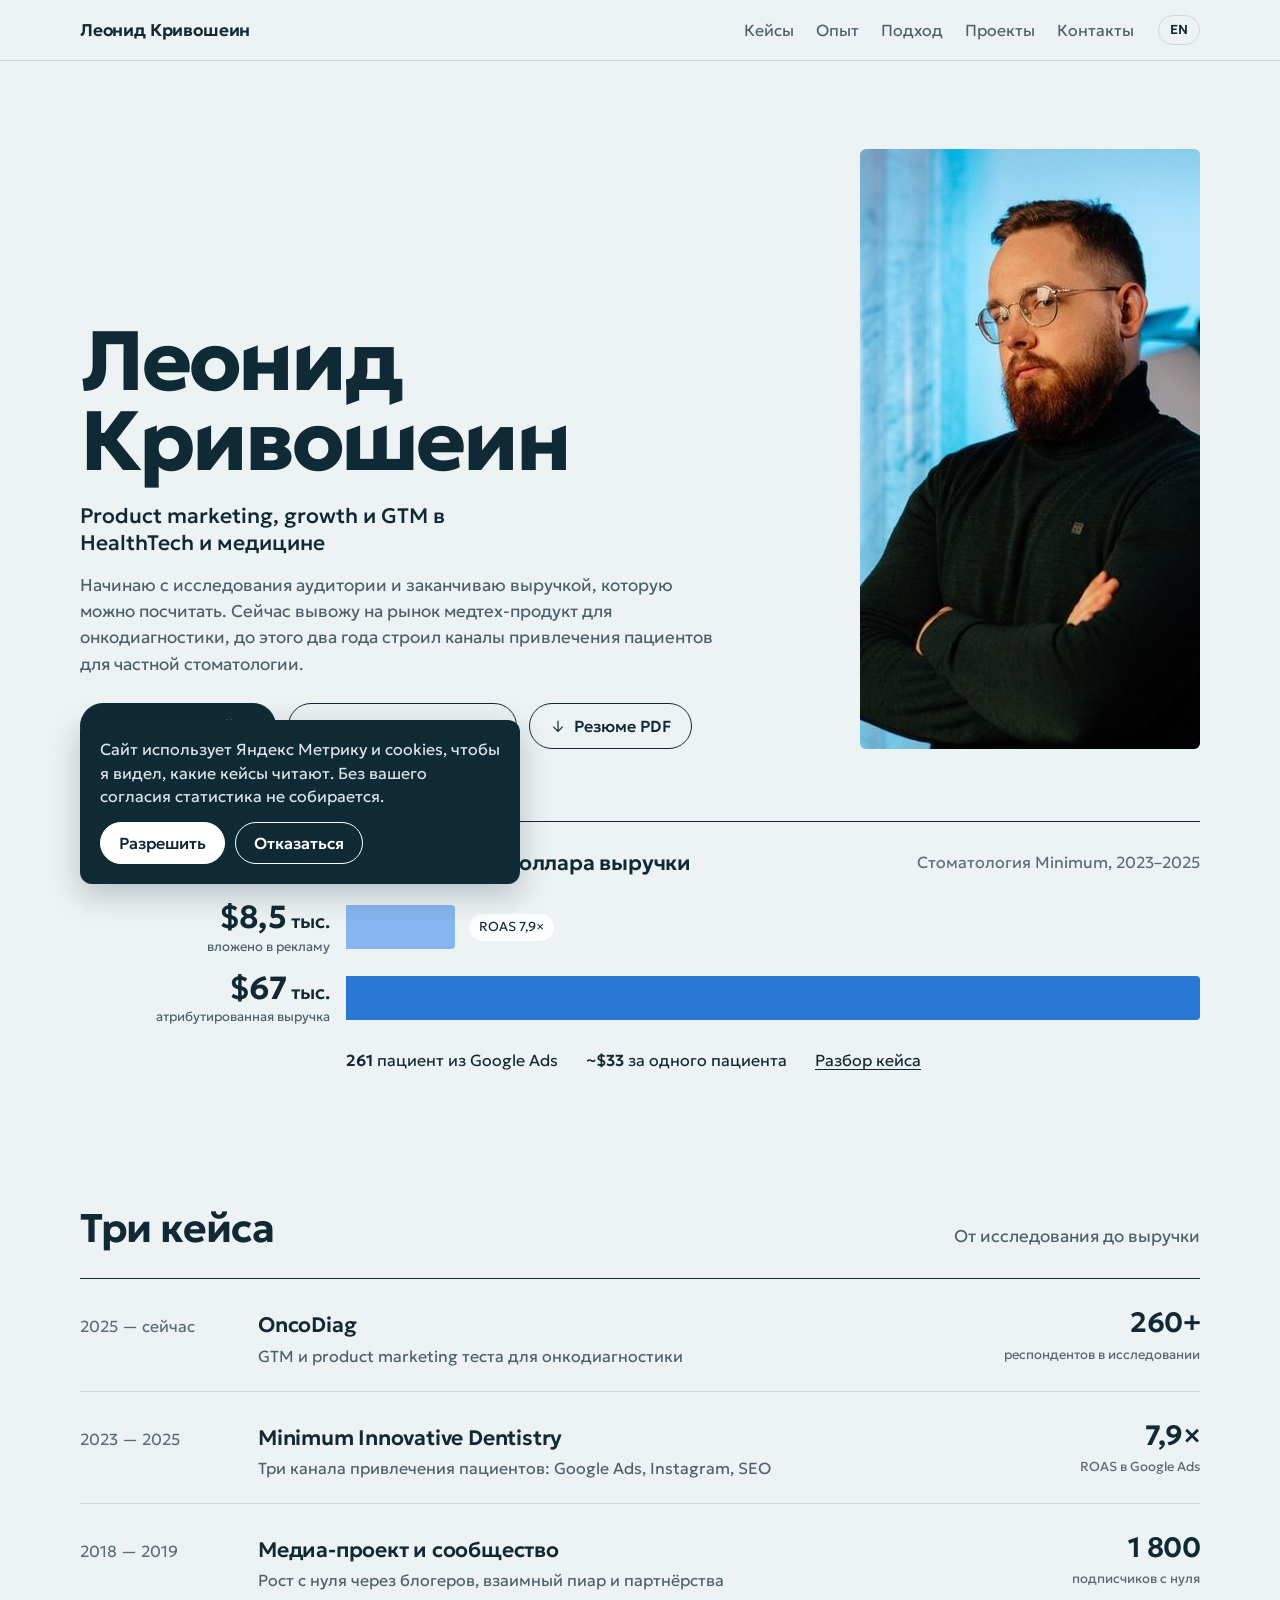
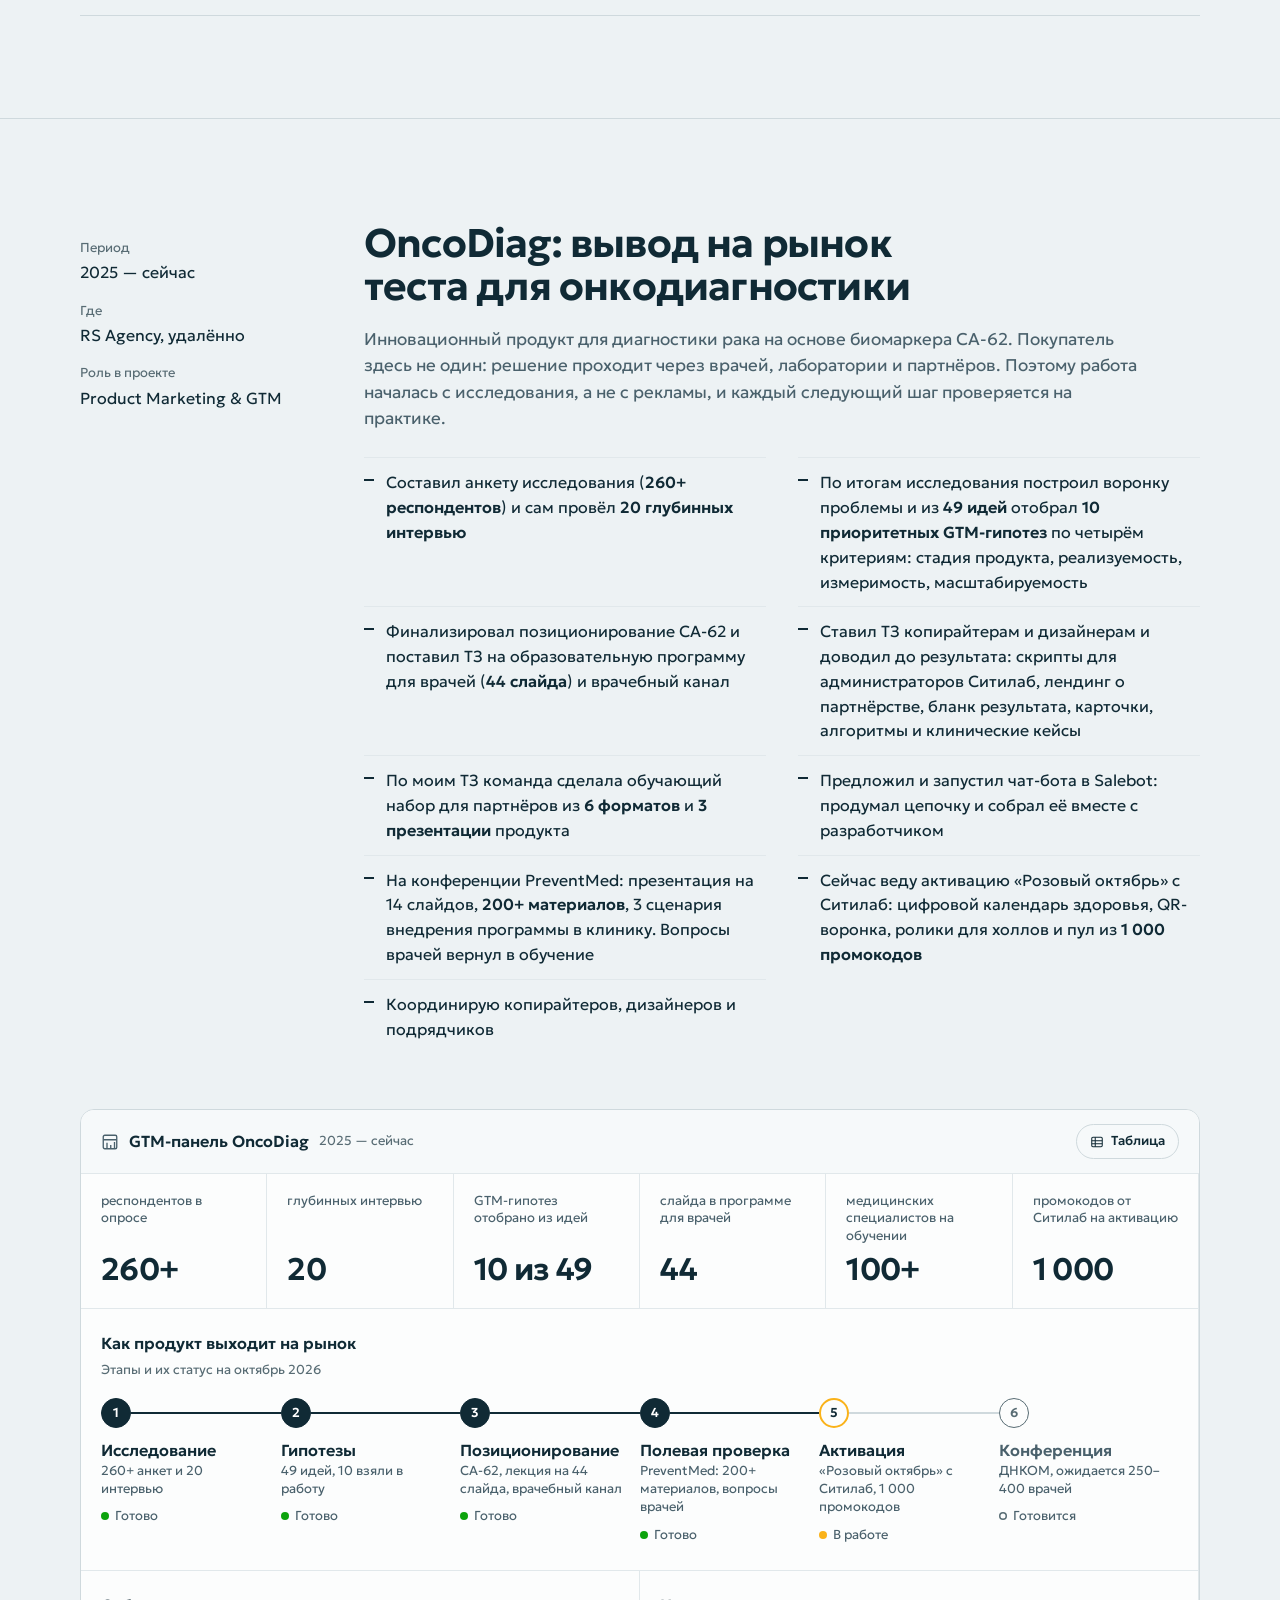
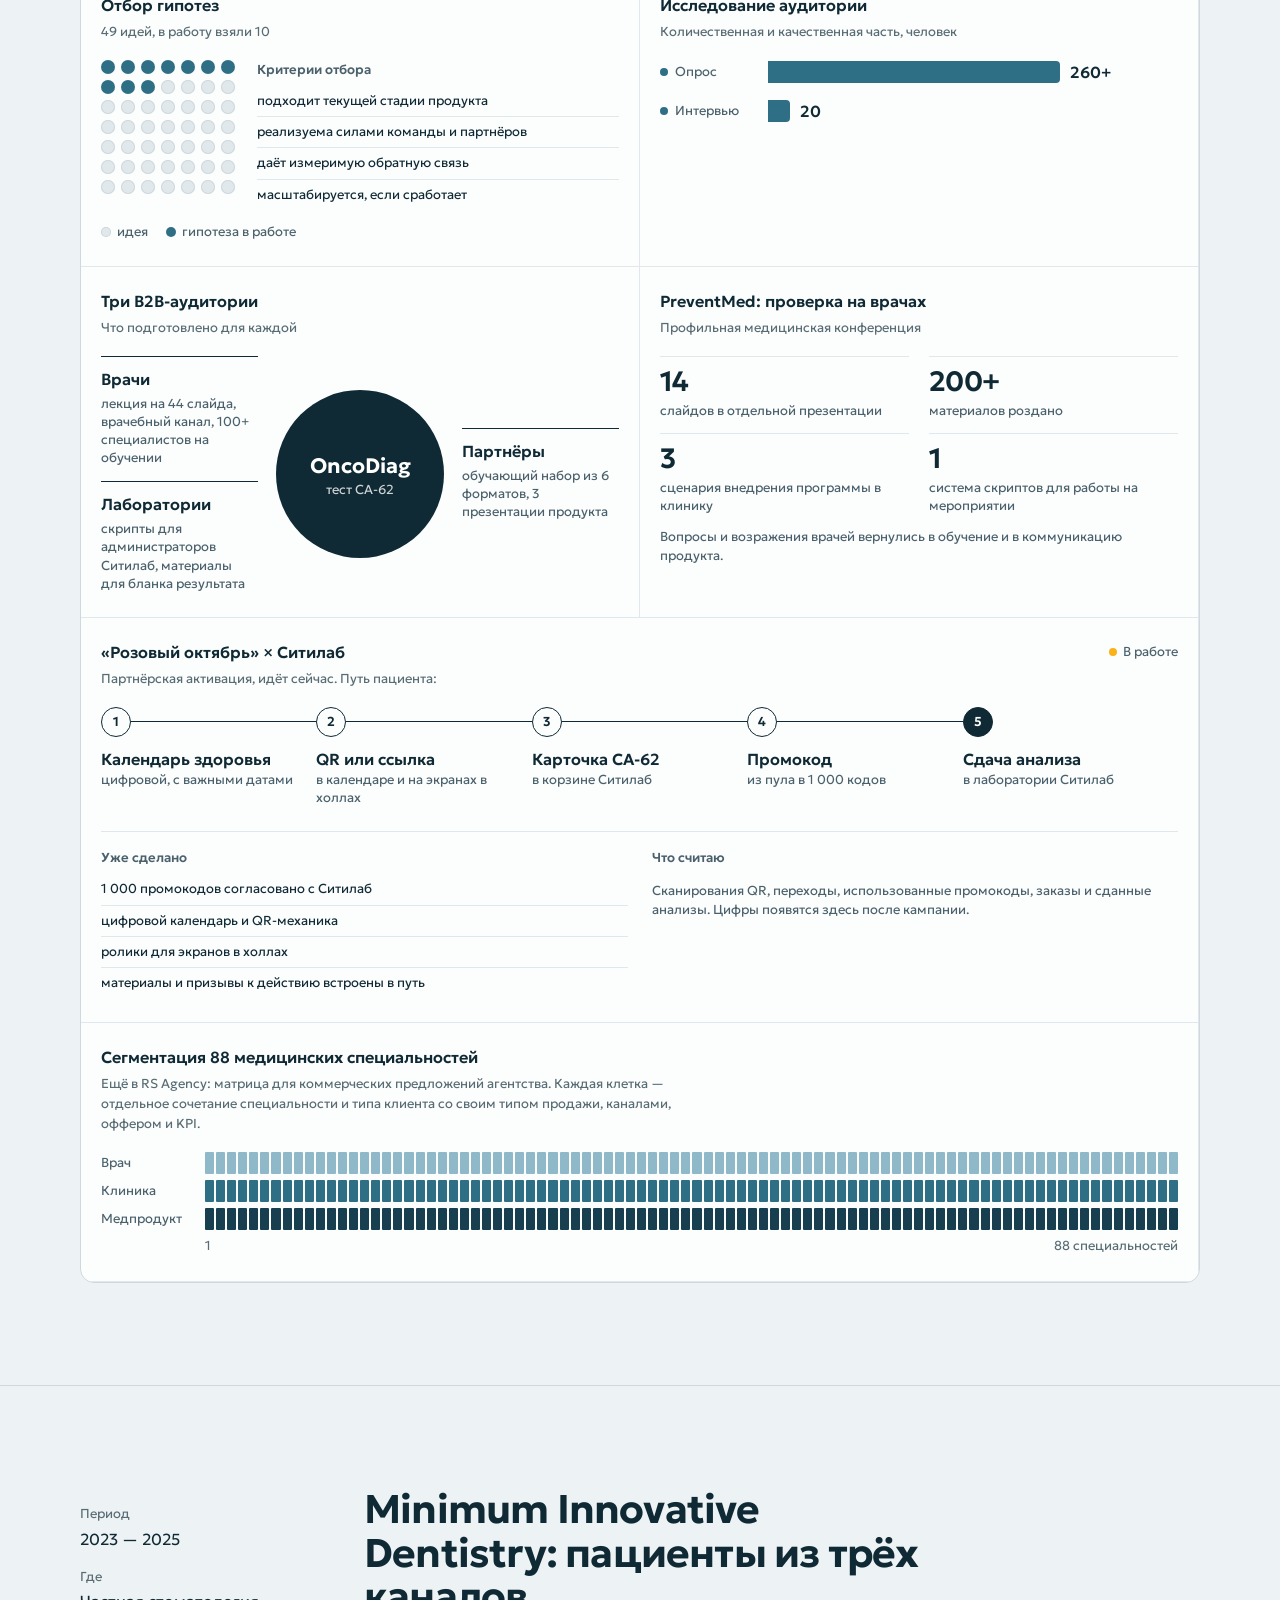
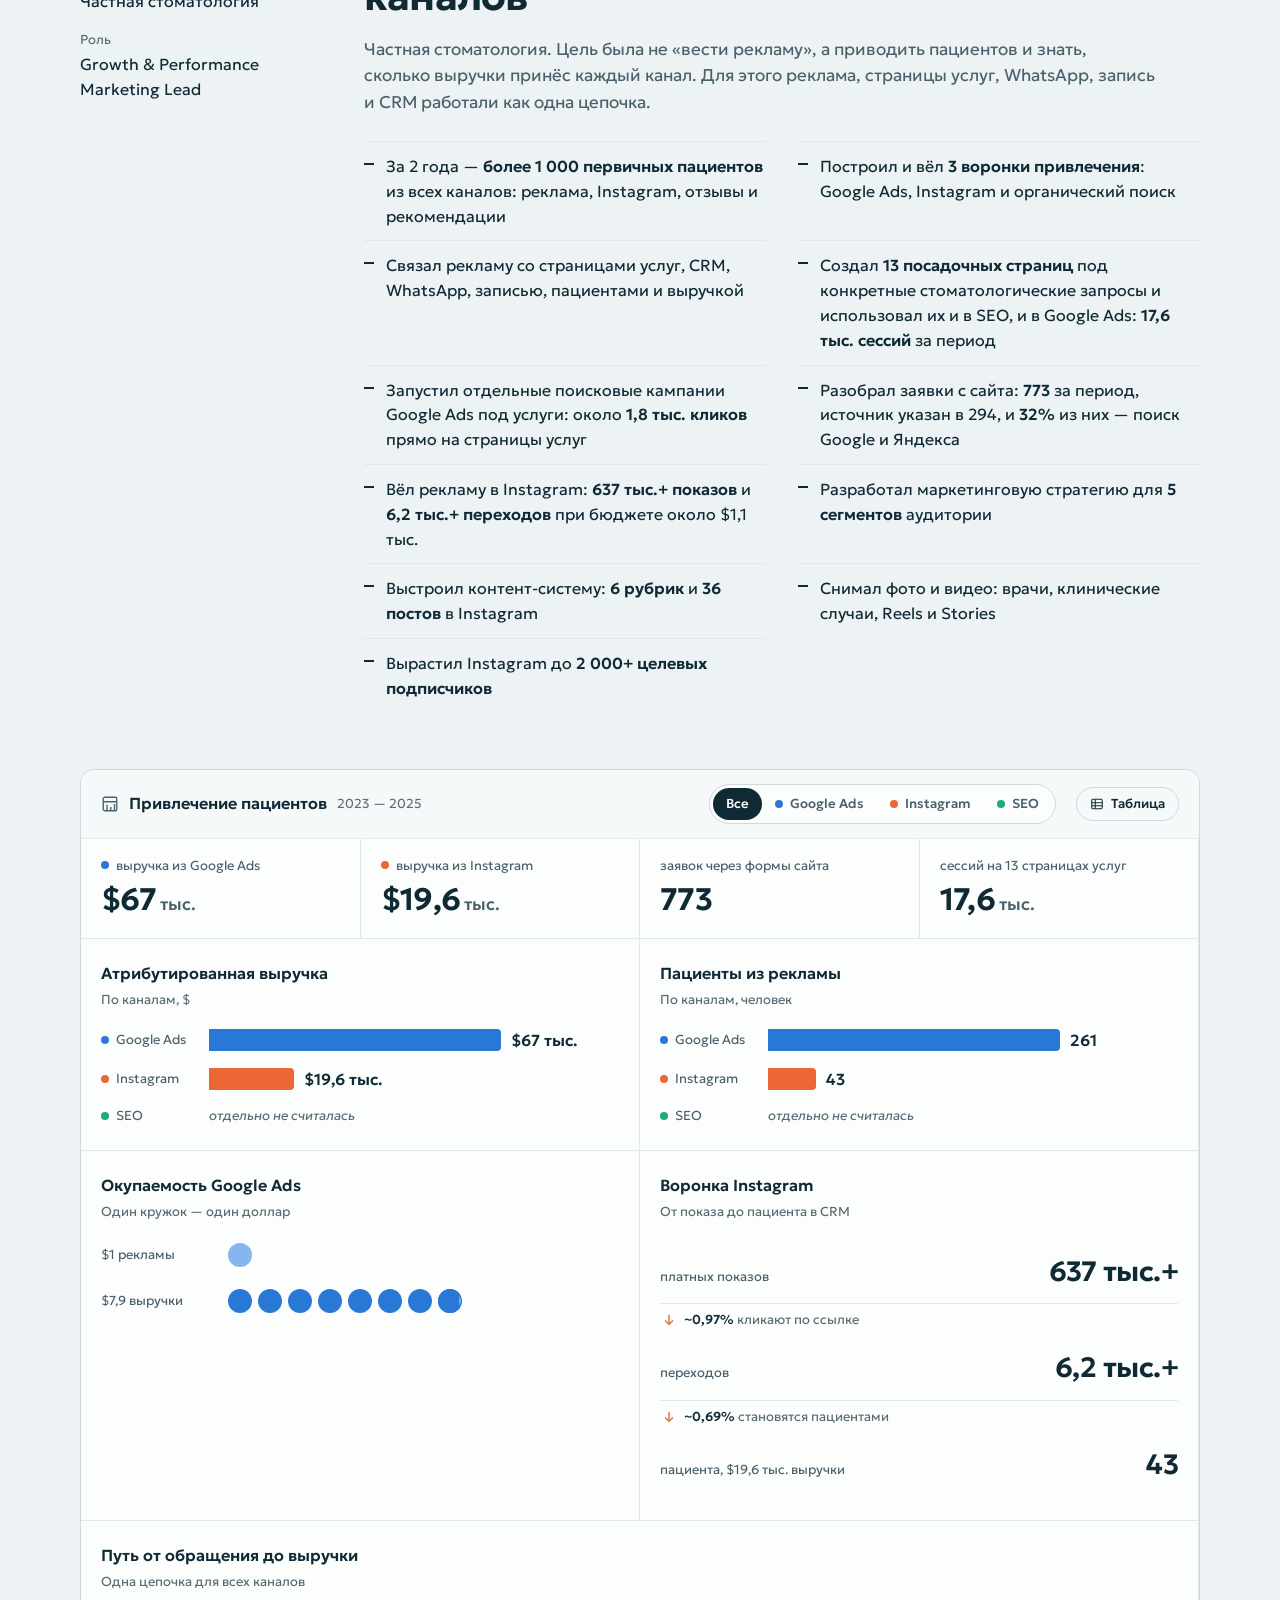
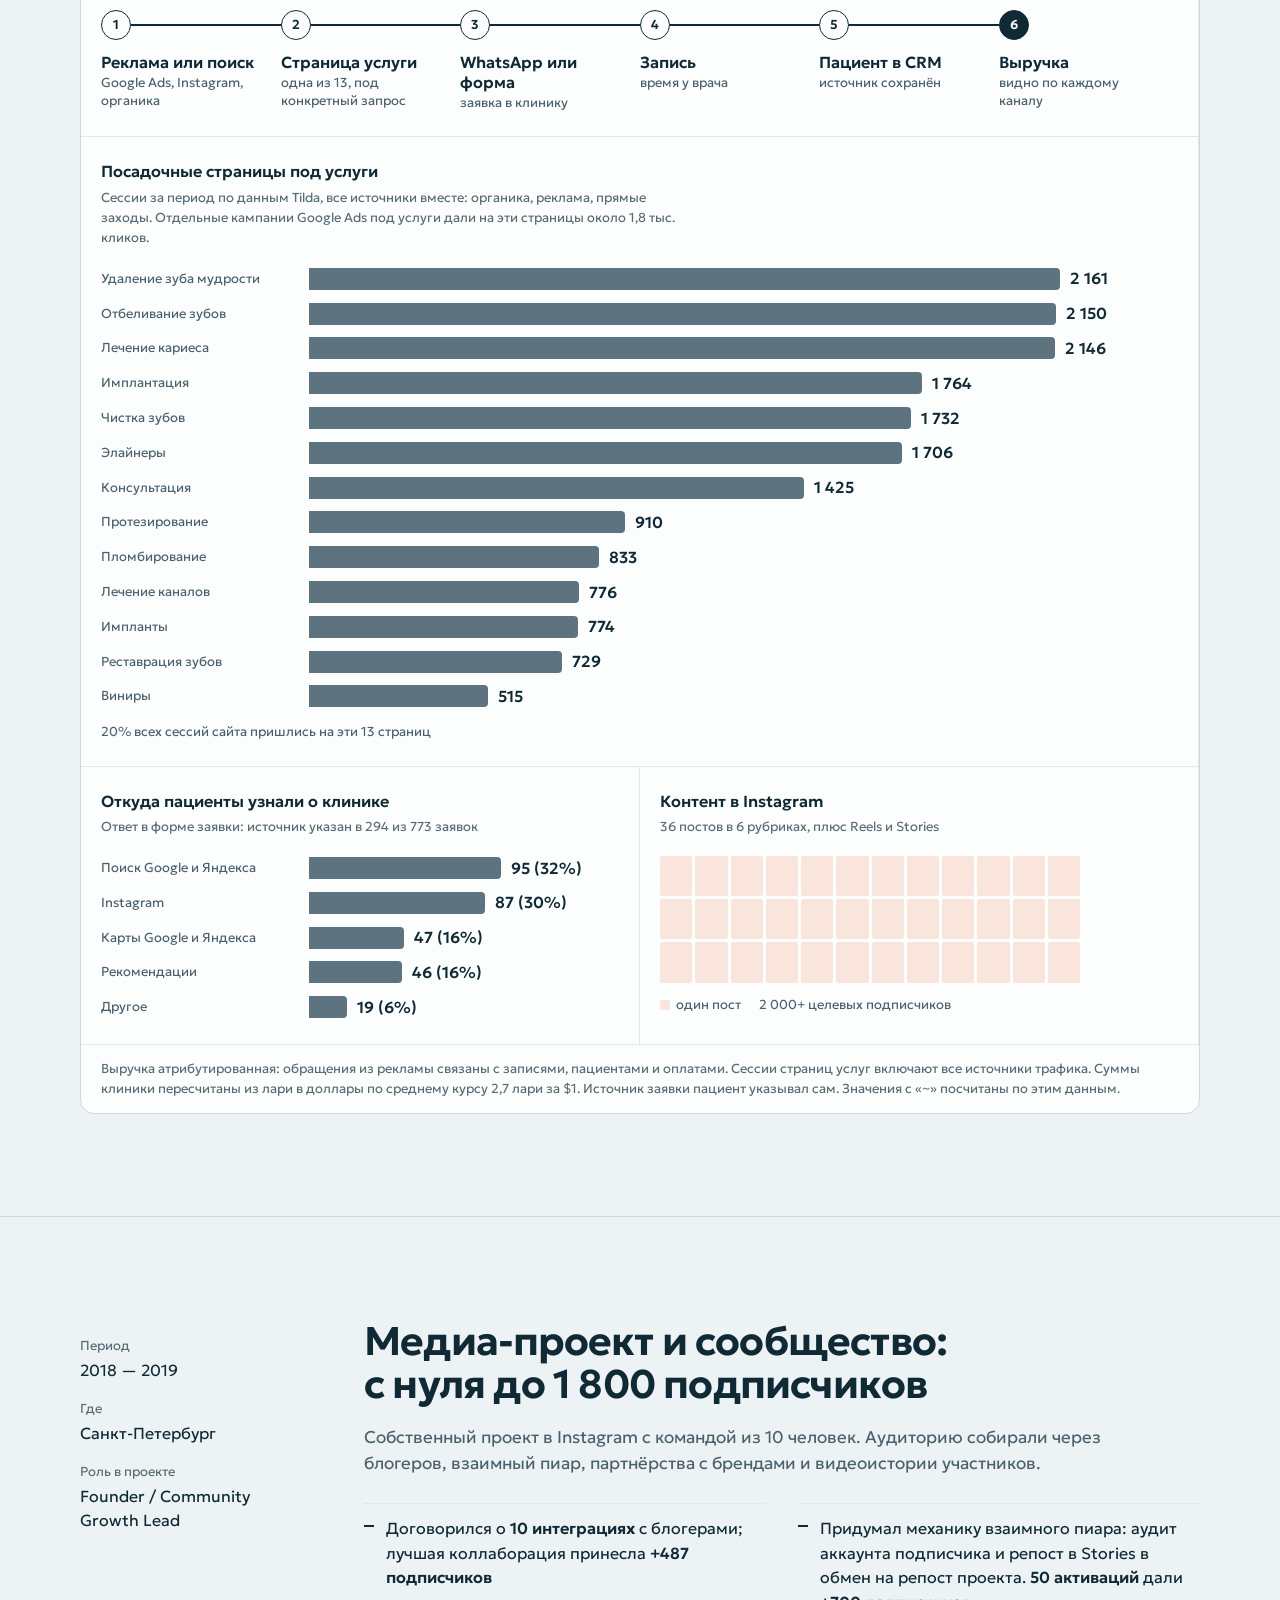
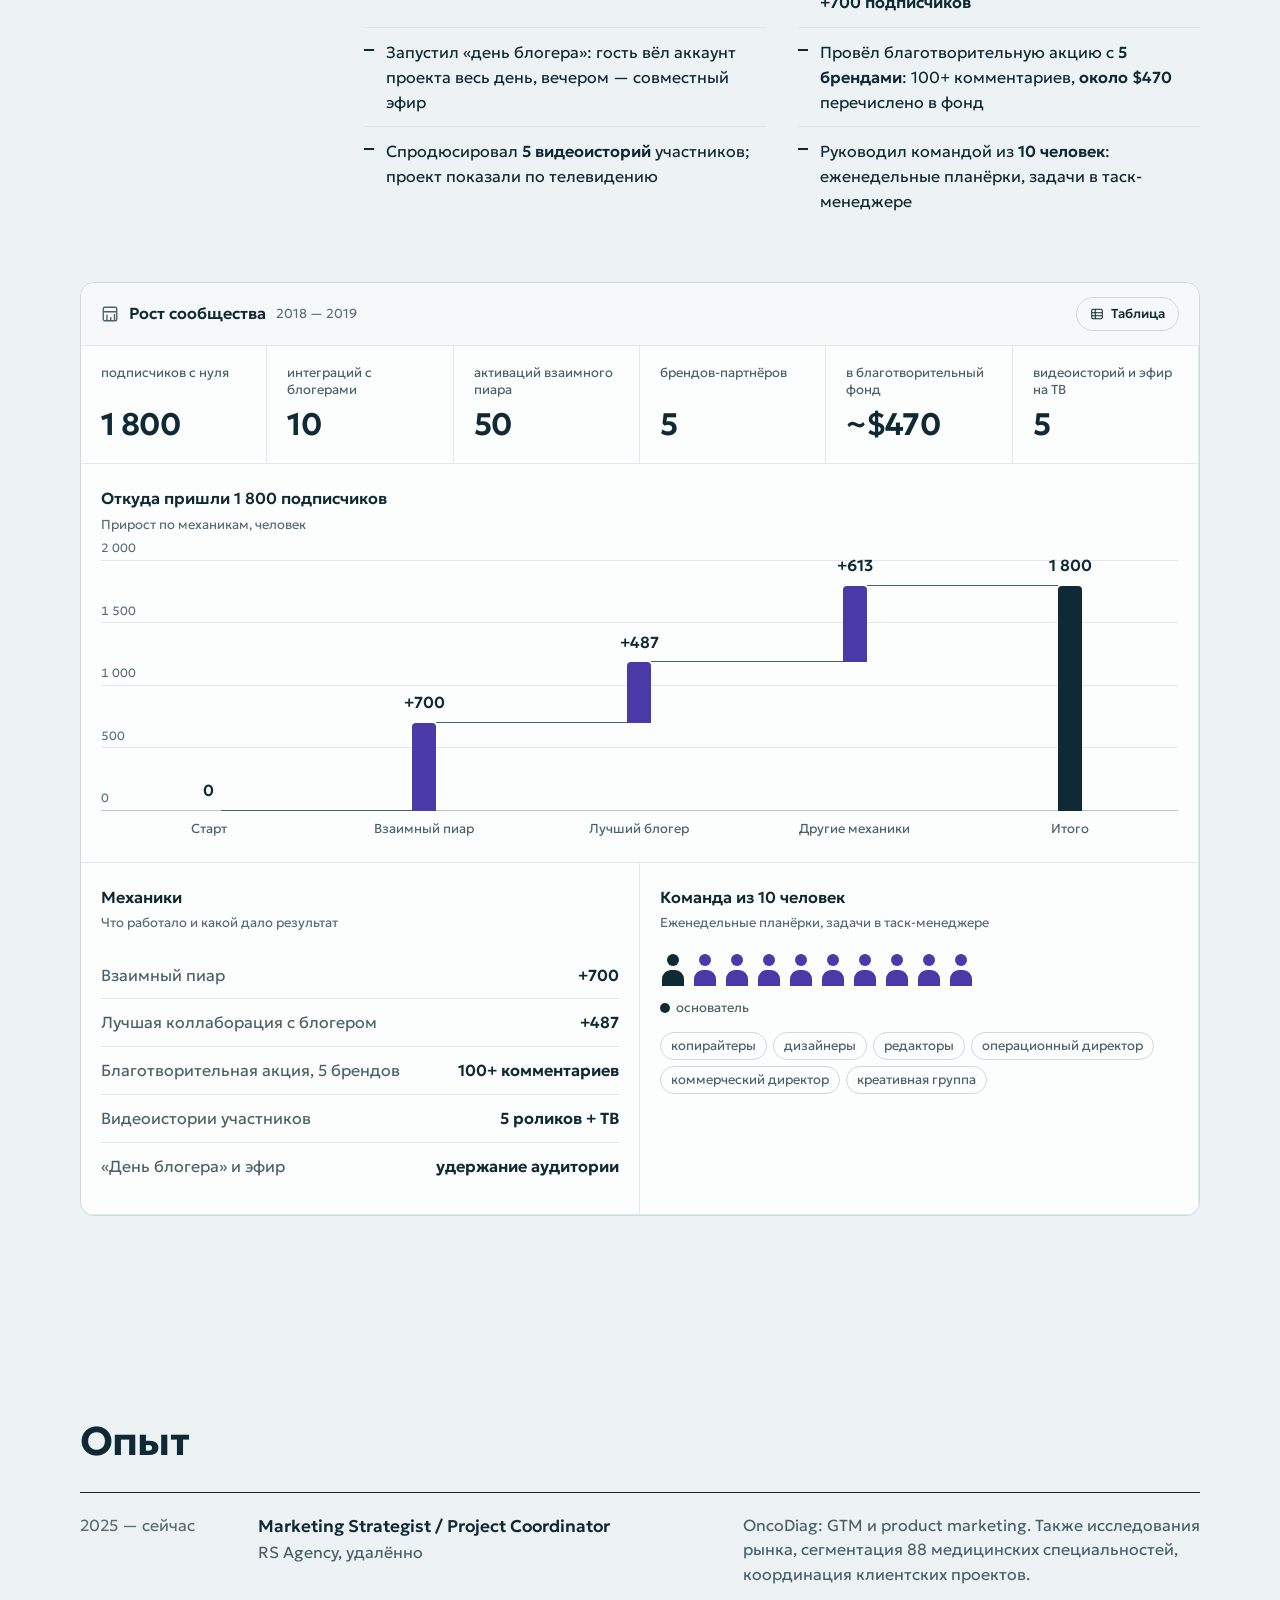
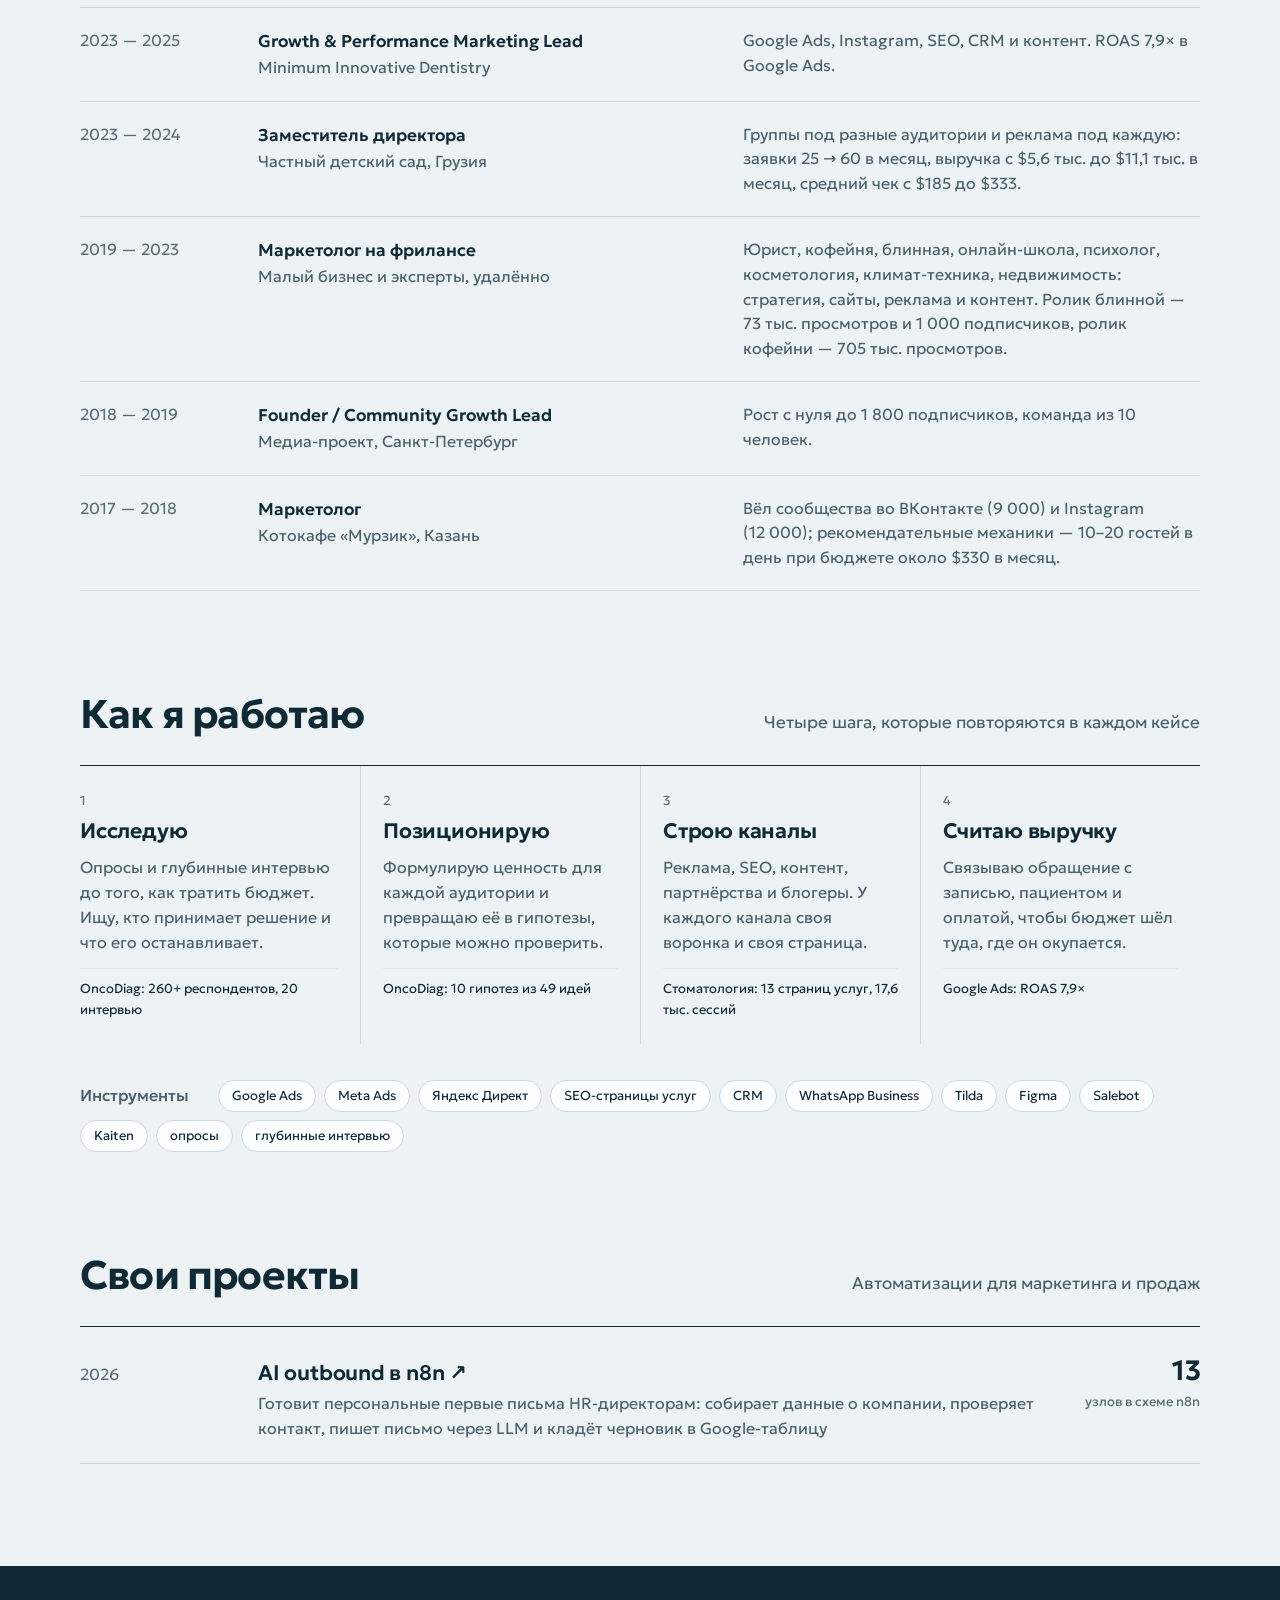
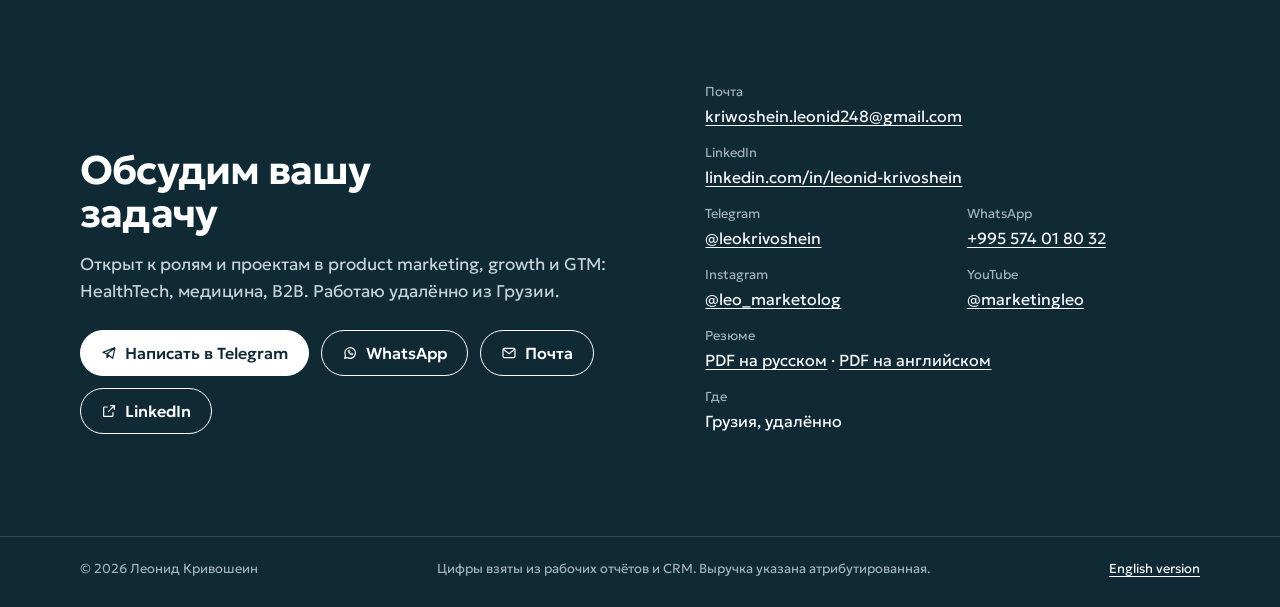
==== commit e93f333d: "CV and site: all money in dollars, crêperie numbers, lawyer Reels result Kindergarten and clinic at " ====
--- a/index.html
+++ b/index.html
@@ -136,13 +136,13 @@
   <div>
     <h2>Медиа-проект и сообщество: с нуля до 1 800 подписчиков</h2>
     <p class="context">Собственный проект в Instagram с командой из 10 человек. Аудиторию собирали через блогеров, взаимный пиар, партнёрства с брендами и видеоистории участников.</p>
-    <ul class="did"><li>Договорился о <b>10 интеграциях</b> с блогерами; лучшая коллаборация принесла <b>+487 подписчиков</b></li><li>Придумал механику взаимного пиара: аудит аккаунта подписчика и репост в Stories в обмен на репост проекта. <b>50 активаций</b> дали <b>+700 подписчиков</b></li><li>Запустил «день блогера»: гость вёл аккаунт проекта весь день, вечером — совместный эфир</li><li>Провёл благотворительную акцию с <b>5 брендами</b>: 100+ комментариев, <b>30 000 рублей</b> перечислено в фонд</li><li>Спродюсировал <b>5 видеоисторий</b> участников; проект показали по телевидению</li><li>Руководил командой из <b>10 человек</b>: еженедельные планёрки, задачи в таск-менеджере</li></ul>
+    <ul class="did"><li>Договорился о <b>10 интеграциях</b> с блогерами; лучшая коллаборация принесла <b>+487 подписчиков</b></li><li>Придумал механику взаимного пиара: аудит аккаунта подписчика и репост в Stories в обмен на репост проекта. <b>50 активаций</b> дали <b>+700 подписчиков</b></li><li>Запустил «день блогера»: гость вёл аккаунт проекта весь день, вечером — совместный эфир</li><li>Провёл благотворительную акцию с <b>5 брендами</b>: 100+ комментариев, <b>около $470</b> перечислено в фонд</li><li>Спродюсировал <b>5 видеоисторий</b> участников; проект показали по телевидению</li><li>Руководил командой из <b>10 человек</b>: еженедельные планёрки, задачи в таск-менеджере</li></ul>
   </div>
 </div>
   <div class="dash">
   <div class="dash-bar"><div class="dash-title"><svg viewBox="0 0 24 24" fill="none" stroke="currentColor" stroke-width="1.8" aria-hidden="true"><rect x="3" y="3" width="18" height="18" rx="2"/><path d="M3 9h18M8 21v-8M13 21v-5M18 21V12"/></svg><h3>Рост сообщества</h3><span>2018 — 2019</span></div><button class="tbl-toggle" type="button" data-goal="table_open" aria-expanded="false" aria-controls="tbl-comm" data-show="Таблица" data-hide="Скрыть таблицу"><svg viewBox="0 0 24 24" fill="none" stroke="currentColor" stroke-width="1.8" aria-hidden="true"><rect x="3" y="4" width="18" height="16" rx="2"/><path d="M3 10h18M3 15h18M9 4v16"/></svg><span>Таблица</span></button></div>
   <div class="dtable-wrap" id="tbl-comm" hidden><table class="dtable"><caption>Прирост подписчиков по механикам</caption><thead><tr><th scope="col">Источник</th><th scope="col" class="num">Подписчики</th></tr></thead><tbody><tr><th scope="row">Взаимный пиар</th><td class="num">+700</td></tr><tr><th scope="row">Лучшая коллаборация с блогером</th><td class="num">+487</td></tr><tr><th scope="row">Другие блогеры, эфиры, видео и акции</th><td class="num">+613</td></tr><tr><th scope="row">Итого</th><td class="num">1 800</td></tr></tbody></table></div>
-  <div class="kpis"><div class="kpi"><div class="kpi-label">подписчиков с нуля</div><div class="kpi-value">1 800</div></div><div class="kpi"><div class="kpi-label">интеграций с блогерами</div><div class="kpi-value">10</div></div><div class="kpi"><div class="kpi-label">активаций взаимного пиара</div><div class="kpi-value">50</div></div><div class="kpi"><div class="kpi-label">брендов-партнёров</div><div class="kpi-value">5</div></div><div class="kpi"><div class="kpi-label">рублей в благотворительный фонд</div><div class="kpi-value">30 000</div></div><div class="kpi"><div class="kpi-label">видеоисторий и эфир на ТВ</div><div class="kpi-value">5</div></div></div>
+  <div class="kpis"><div class="kpi"><div class="kpi-label">подписчиков с нуля</div><div class="kpi-value">1 800</div></div><div class="kpi"><div class="kpi-label">интеграций с блогерами</div><div class="kpi-value">10</div></div><div class="kpi"><div class="kpi-label">активаций взаимного пиара</div><div class="kpi-value">50</div></div><div class="kpi"><div class="kpi-label">брендов-партнёров</div><div class="kpi-value">5</div></div><div class="kpi"><div class="kpi-label">в благотворительный фонд</div><div class="kpi-value">~$470</div></div><div class="kpi"><div class="kpi-label">видеоисторий и эфир на ТВ</div><div class="kpi-value">5</div></div></div>
   <div class="panels">
     <section class="panel wide"><h4>Откуда пришли 1 800 подписчиков</h4><p class="sub">Прирост по механикам, человек</p><div class="wfall" style="--n:5"><div class="wf-grid" aria-hidden="true"><div class="base" style="bottom:0.00%"><span>0</span></div><div class="" style="bottom:25.00%"><span>500</span></div><div class="" style="bottom:50.00%"><span>1 000</span></div><div class="" style="bottom:75.00%"><span>1 500</span></div><div class="" style="bottom:100.00%"><span>2 000</span></div></div><div class="wf-col"><span class="wf-val" style="--top:0%">0</span><span class="wf-link r" style="--y:0%"></span></div><div class="wf-col"><span class="wf-bar" tabindex="0" style="--b:0.00%;--h:35.00%" data-tip="+700" data-tip-label="Взаимный пиар" aria-label="Взаимный пиар: +700"></span><span class="wf-val" style="--top:35.00%">+700</span><span class="wf-link l" style="--y:0.00%"></span><span class="wf-link r" style="--y:35.00%"></span></div><div class="wf-col"><span class="wf-bar" tabindex="0" style="--b:35.00%;--h:24.35%" data-tip="+487" data-tip-label="Лучшая коллаборация с блогером" aria-label="Лучшая коллаборация с блогером: +487"></span><span class="wf-val" style="--top:59.35%">+487</span><span class="wf-link l" style="--y:35.00%"></span><span class="wf-link r" style="--y:59.35%"></span></div><div class="wf-col"><span class="wf-bar" tabindex="0" style="--b:59.35%;--h:30.65%" data-tip="+613" data-tip-label="Другие блогеры, эфиры, видео и акции" aria-label="Другие блогеры, эфиры, видео и акции: +613"></span><span class="wf-val" style="--top:90.00%">+613</span><span class="wf-link l" style="--y:59.35%"></span><span class="wf-link r" style="--y:90.00%"></span></div><div class="wf-col"><span class="wf-bar total" tabindex="0" style="--b:0.00%;--h:90.00%" data-tip="1 800" data-tip-label="Итого" aria-label="Итого: 1 800"></span><span class="wf-val" style="--top:90.00%">1 800</span><span class="wf-link l" style="--y:90.00%"></span></div></div><div class="wf-labels" style="--n:5"><span title="Старт">Старт</span><span title="Взаимный пиар">Взаимный пиар</span><span title="Лучшая коллаборация с блогером">Лучший блогер</span><span title="Другие блогеры, эфиры, видео и акции">Другие механики</span><span title="Итого">Итого</span></div></section>
     <section class="panel"><h4>Механики</h4><p class="sub">Что работало и какой дало результат</p><ul class="mech"><li><span>Взаимный пиар</span><b>+700</b></li><li><span>Лучшая коллаборация с блогером</span><b>+487</b></li><li><span>Благотворительная акция, 5 брендов</span><b>100+ комментариев</b></li><li><span>Видеоистории участников</span><b>5 роликов + ТВ</b></li><li><span>«День блогера» и эфир</span><b>удержание аудитории</b></li></ul></section>
@@ -156,7 +156,7 @@
 
 <section class="section" id="experience"><div class="wrap">
   <div class="section-head"><h2>Опыт</h2></div>
-  <ol class="exp"><li><span class="exp-years">2025 — сейчас</span><span><span class="exp-role">Marketing Strategist / Project Coordinator</span><br><span class="exp-org">RS Agency, удалённо</span></span><span class="exp-what">OncoDiag: GTM и product marketing. Также исследования рынка, сегментация 88 медицинских специальностей, координация клиентских проектов.</span></li><li><span class="exp-years">2023 — 2025</span><span><span class="exp-role">Growth &amp; Performance Marketing Lead</span><br><span class="exp-org">Minimum Innovative Dentistry</span></span><span class="exp-what">Google Ads, Instagram, SEO, CRM и контент. ROAS 7,9× в Google Ads.</span></li><li><span class="exp-years">2023 — 2024</span><span><span class="exp-role">Заместитель директора</span><br><span class="exp-org">Частный детский сад, Грузия</span></span><span class="exp-what">Группы под разные аудитории и реклама под каждую: заявки 25 → 60 в месяц, выручка с 15 000 до 30 000 лари в месяц, средний чек с 500 до 900 лари.</span></li><li><span class="exp-years">2019 — 2023</span><span><span class="exp-role">Маркетолог на фрилансе</span><br><span class="exp-org">Малый бизнес и эксперты, удалённо</span></span><span class="exp-what">Юрист, кофейня, онлайн-школа, психолог, косметология, климат-техника, недвижимость: стратегия, сайты, реклама и контент. Вебинар юриста — 130 подписчиков за 2 недели, ролик кофейни — 705 тыс. просмотров.</span></li><li><span class="exp-years">2018 — 2019</span><span><span class="exp-role">Founder / Community Growth Lead</span><br><span class="exp-org">Медиа-проект, Санкт-Петербург</span></span><span class="exp-what">Рост с нуля до 1 800 подписчиков, команда из 10 человек.</span></li><li><span class="exp-years">2017 — 2018</span><span><span class="exp-role">Маркетолог</span><br><span class="exp-org">Котокафе «Мурзик», Казань</span></span><span class="exp-what">Вёл сообщества во ВКонтакте (9 000) и Instagram (12 000); рекомендательные механики — 10–20 гостей в день при бюджете около 20 000 ₽ в месяц.</span></li></ol>
+  <ol class="exp"><li><span class="exp-years">2025 — сейчас</span><span><span class="exp-role">Marketing Strategist / Project Coordinator</span><br><span class="exp-org">RS Agency, удалённо</span></span><span class="exp-what">OncoDiag: GTM и product marketing. Также исследования рынка, сегментация 88 медицинских специальностей, координация клиентских проектов.</span></li><li><span class="exp-years">2023 — 2025</span><span><span class="exp-role">Growth &amp; Performance Marketing Lead</span><br><span class="exp-org">Minimum Innovative Dentistry</span></span><span class="exp-what">Google Ads, Instagram, SEO, CRM и контент. ROAS 7,9× в Google Ads.</span></li><li><span class="exp-years">2023 — 2024</span><span><span class="exp-role">Заместитель директора</span><br><span class="exp-org">Частный детский сад, Грузия</span></span><span class="exp-what">Группы под разные аудитории и реклама под каждую: заявки 25 → 60 в месяц, выручка с $5,6 тыс. до $11,1 тыс. в месяц, средний чек с $185 до $333.</span></li><li><span class="exp-years">2019 — 2023</span><span><span class="exp-role">Маркетолог на фрилансе</span><br><span class="exp-org">Малый бизнес и эксперты, удалённо</span></span><span class="exp-what">Юрист, кофейня, блинная, онлайн-школа, психолог, косметология, климат-техника, недвижимость: стратегия, сайты, реклама и контент. Ролик блинной — 73 тыс. просмотров и 1 000 подписчиков, ролик кофейни — 705 тыс. просмотров.</span></li><li><span class="exp-years">2018 — 2019</span><span><span class="exp-role">Founder / Community Growth Lead</span><br><span class="exp-org">Медиа-проект, Санкт-Петербург</span></span><span class="exp-what">Рост с нуля до 1 800 подписчиков, команда из 10 человек.</span></li><li><span class="exp-years">2017 — 2018</span><span><span class="exp-role">Маркетолог</span><br><span class="exp-org">Котокафе «Мурзик», Казань</span></span><span class="exp-what">Вёл сообщества во ВКонтакте (9 000) и Instagram (12 000); рекомендательные механики — 10–20 гостей в день при бюджете около $330 в месяц.</span></li></ol>
 </div></section>
 
 <section class="section" id="approach" style="padding-top:0"><div class="wrap">
